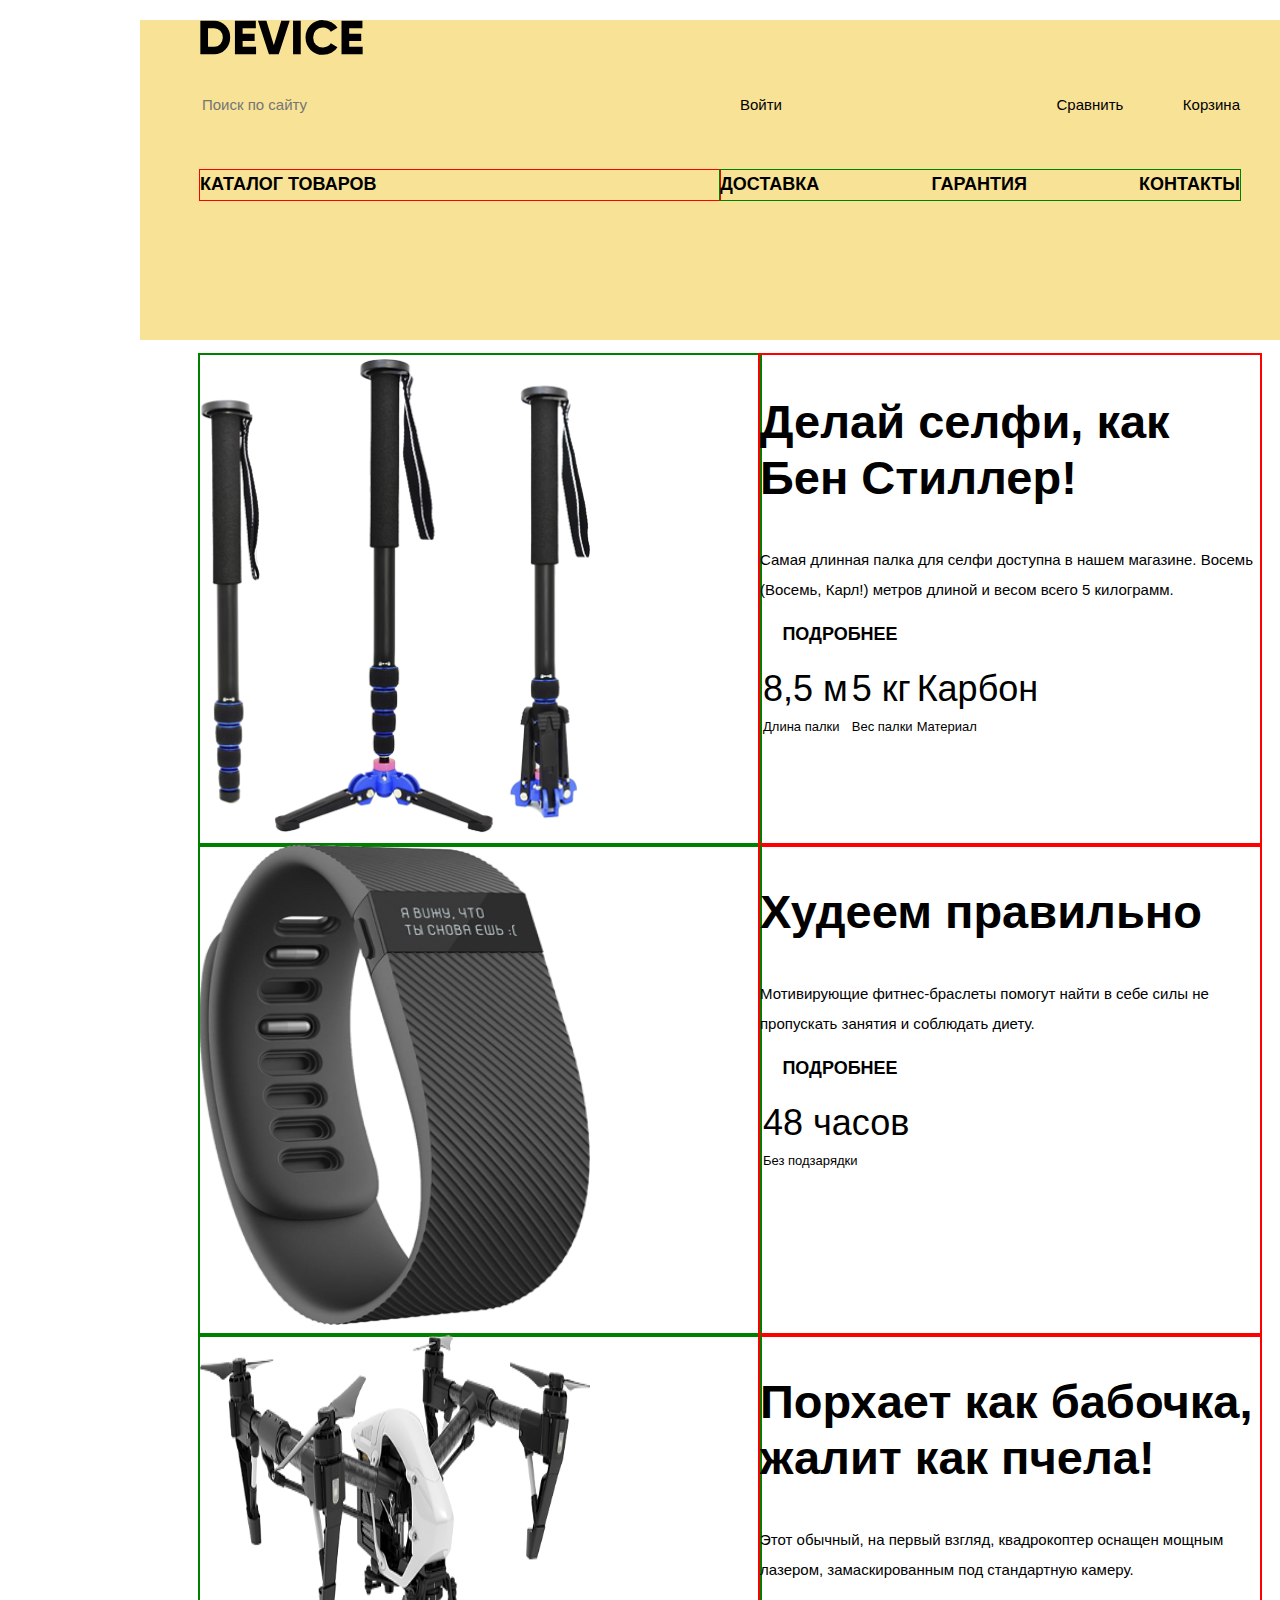
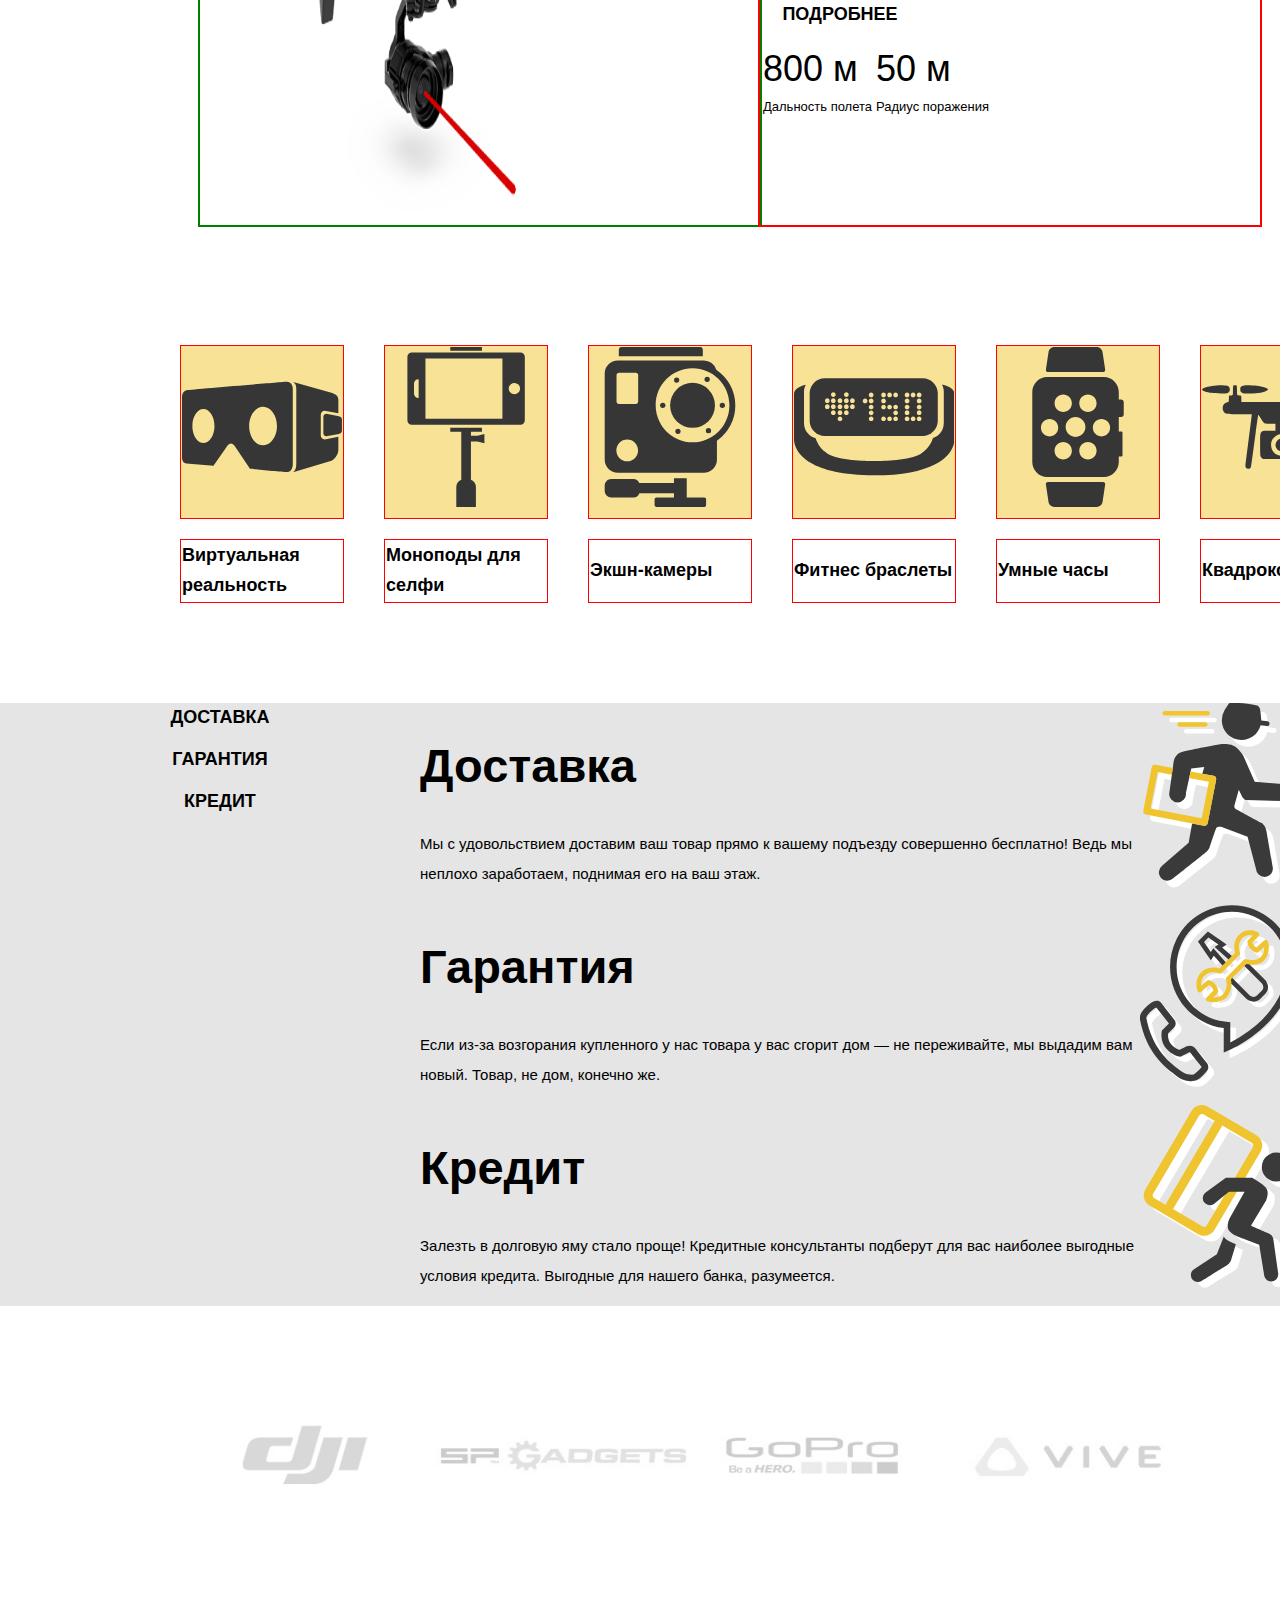
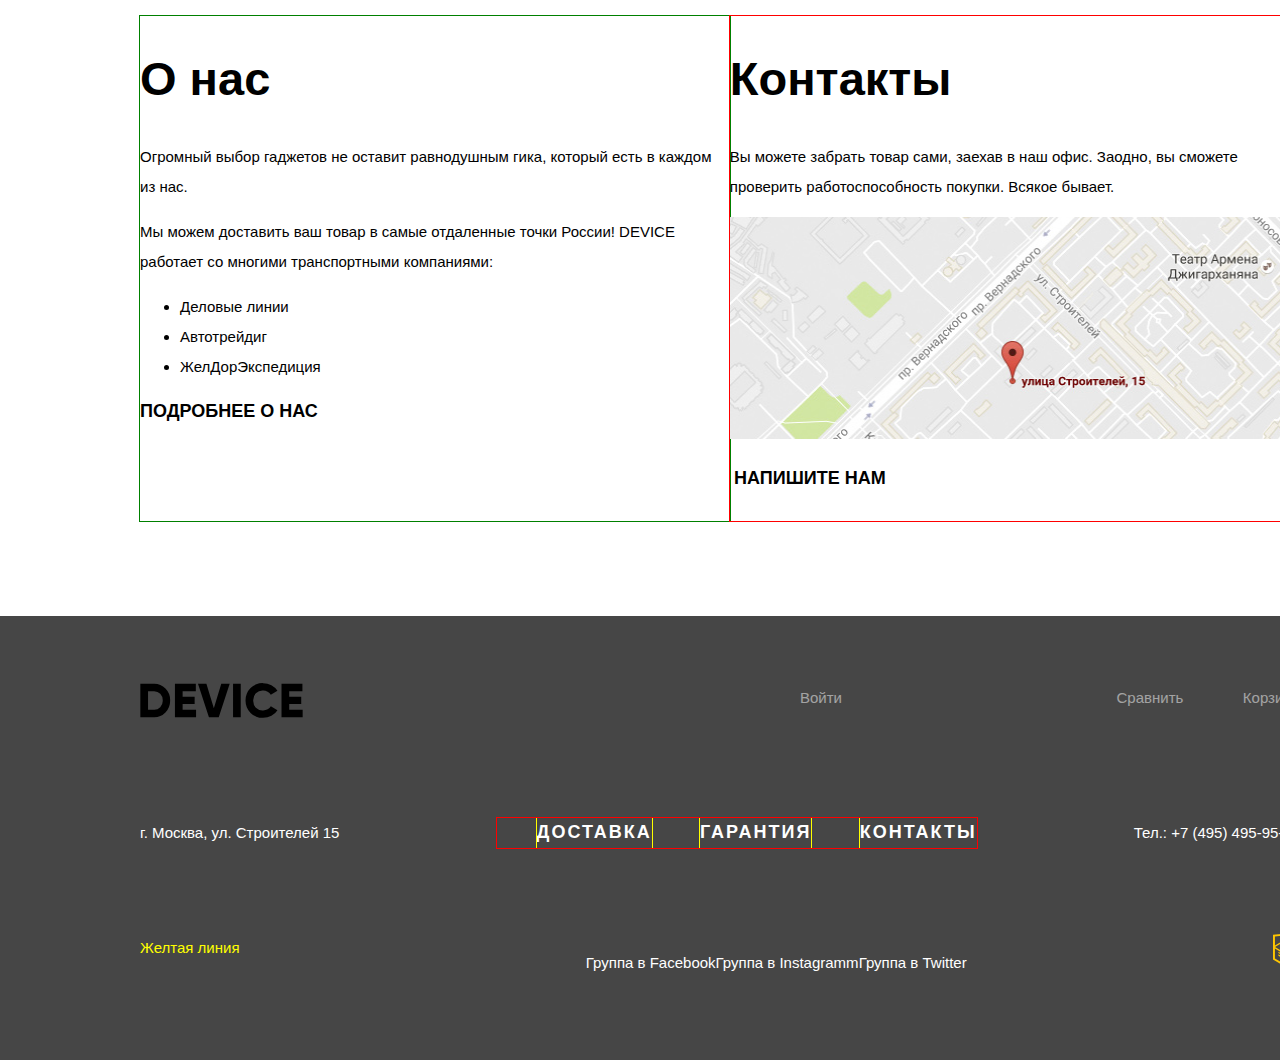
==== index.html @ c1ea88ac "Стилизация, начало сеток" ====
<!DOCTYPE html>
<html lang="ru">
  <head>
    <meta charset="utf-8">
    <title>Dmitry Stepanov: Девайс</title>
  	<link href="css/normalize.css" rel="stylesheet">
  	<link href="css/style.css" rel="stylesheet" type="text/css">
  </head>
  <body>

    <header class="header-index">
      <img src="img/svg/logo-device.svg" class="index-logo index-logo-header" width="163" height="35" alt="Логотип интернет-магазина Device">
      <div class="container">
        <form class="index-search" action="#" method="post">
          <input type="search" name="search" placeholder="Поиск по сайту">
        </form>

        <ul class="user-interface">
          <li class="user-interface-option"><a href="#">Войти</a></li>
          <li class="user-interface-option"><a href="#">Сравнить</a></li>
          <li class="user-interface-option"><a href="#">Корзина</a></li>
        </ul>
      </div>

      <nav class="nav-index">
        <ul>
          <div class="container nav-index-left-column">
            <li class="nav-index-option nav-index-catalog"><a href="catalog.html">Каталог товаров</a>
              <ul>
                <div class="container nav-index-catalog-left-column">
                  <li class="nav-index-catalog-item"><a href="#">Виртуальная реальность</a></li>
                  <li class="nav-index-catalog-item"><a href="#">Моноподы для селфи</a></li>
                  <li class="nav-index-catalog-item"><a href="#">Экшн-камеры</a></li>
                </div>
                <div class="container nav-index-catalog-middle-column">
                  <li class="nav-index-catalog-item"><a href="#">Фитнесс-браслеты</a></li>
                  <li class="nav-index-catalog-item"><a href="#">Умные часы</a></li>
                </div>
                <div class="container nav-index-catalog-right-column">
                  <li class="nav-index-catalog-item"><a href="#">Квадрокоптеры</a></li>
                </div>
              </ul>
            </li>
          </div>
          <div class="container nav-index-right-column">
            <li class="nav-index-option"><a href="delivery.html">Доставка</a></li>
            <li class="nav-index-option"><a href="warranty.html">Гарантия</a></li>
            <li class="nav-index-option"><a href="contacts.html">Контакты</a></li>
          </div>
        </ul>
      </nav>
    </header>

    <main>
      <h1 class="visually-hidden">Интернет-магазин Device</h1>

      <section class="main-slider">
        <form class="main-slider-toggler" action="#" method="post">
            <input type="button" name="main-slider-control" value="Слайд-1">
            <input type="button" name="main-slider-comtrol" value="Слайд-2">
            <input type="button" name="main-slider-control" value="Слайд-3">
        </form>
        <ul class="main-slider-list">
          <li class="main-slide main-slide-1">
            <div class="container main-slide-left-column">
              <img src="img/slider-1.png" width="390" height="480" alt="Делай селфи, как Бен Стиллер!">
            </div>
            <div class="container main-slide-right-column">
              <h2>Делай селфи, как Бен Стиллер!</h2>
              <p>Самая длинная палка для селфи доступна в нашем магазине.
                 Восемь (Восемь, Карл!) метров длиной и весом всего 5 килограмм.
              </p>
              <a class="button" href="#">Подробнее</a>
              <table class="main-slider-features">
                <tr class="main-slide-feature">
                  <td>8,5 м</td>
                  <td>5 кг</td>
                  <td>Карбон</td>
                </tr>
                <tr class="main-slide-feature-description">
                  <td>Длина палки</td>
                  <td>Вес палки</td>
                  <td>Материал</td>
                </tr>
              </table>
            </div>
          </li>
          <li class="main-slide main-slide-2">
            <div class="container main-slide-left-column">
              <img src="img/slider-2.png" width="390" height="480" alt="Худеем правильно!">
            </div>
            <div class="container main-slide-right-column">
              <h2>Худеем правильно</h2>
              <p>Мотивирующие фитнес-браслеты помогут найти в себе силы
                 не пропускать занятия и соблюдать диету.
              </p>
              <a class="button" href="#">Подробнее</a>
              <table class="main-slider-features">
                <tr class="main-slide-feature">
                  <td>48 часов</td>
                </tr>
                <tr class="main-slide-feature-description">
                  <td>Без подзарядки</td>
                </tr>
              </table>
            </div>
          </li>
          <li class="main-slide main-slide-3">
            <div class="container main-slide-left-column">
              <img src="img/slider-3.png" width="390" height="480" alt="Порхает как бабочка, жалит как пчела!">
            </div>
            <div class="container main-slide-right-column">
              <h2>Порхает как бабочка, жалит как пчела!</h2>
              <p>Этот обычный, на первый взгляд, квадрокоптер оснащен
                 мощным лазером, замаскированным под стандартную камеру.
              </p>
              <a class="button" href="#">Подробнее</a>
              <table class="main-slider-features">
                <tr class="main-slide-feature">
                  <td>800 м</td>
                  <td>50 м</td>
                </tr>
                <tr class="main-slide-feature-description">
                  <td>Дальность полета</td>
                  <td>Радиус поражения</td>
                </tr>
              </table>
            </div>
          </li>
        </ul>
      </section>

      <section class="popular">
        <table class="popular-list">
          <tr class="popular-list-image">
            <td><img src="img/svg/popular-1.svg" width="160" height="160" alt="Виртуальная реальность"></td>
            <td><img src="img/svg/popular-2.svg" width="160" height="160" alt="Моноподы для селфи"></td>
            <td><img src="img/svg/popular-3.svg" width="160" height="160" alt="Экшн-камеры"></td>
            <td><img src="img/svg/popular-4.svg" width="160" height="160" alt="Фитнес браслеты"></td>
            <td><img src="img/svg/popular-5.svg" width="160" height="160" alt="Умные часы"></td>
            <td><img src="img/svg/popular-6.svg" width="160" height="160" alt="Квадрокоптеры"></td>
          </tr>
          <tr class="popular-list-name">
            <td><a href="#">Виртуальная реальность</a></td>
            <td><a href="#">Моноподы для селфи</a></td>
            <td><a href="#">Экшн-камеры</a></td>
            <td><a href="#">Фитнес браслеты</a></td>
            <td><a href="#">Умные часы</a></td>
            <td><a href="#">Квадрокоптеры</a></td>
          </tr>
        </table>
      </section>

      <section class="service-slider">
        <div class="container service-slider-column-left">
          <ul class="service-slider-toggle">
            <li class="service-slider-toggle-option"><a class="button" href="#service-slide-1">Доставка</a></li>
            <li class="service-slider-toggle-option"><a class="button" href="#service-slide-2">Гарантия</a></li>
            <li class="service-slider-toggle-option"><a class="button" href="#service-slide-3">Кредит</a></li>
          </ul>
        </div>
        <div class="container service-slider-column-right">
          <ul class="service-slider-list">
            <li class="service-slide service-slide-1" id="service-slide-1">
              <div class="container service-slide-column-left">
                <h2>Доставка</h2>
                <p>Мы с удовольствием доставим ваш товар прямо к вашему подъезду совершенно бесплатно!
                   Ведь мы неплохо заработаем, поднимая его на ваш этаж.
                </p>
              </div>
              <div class="container service-slide-column-right">
                <img src="img/svg/delivery.svg" width="160" height="185" alt="Доставка">
              </div>
            </li>
            <li class="service-slide service-slide-2" id="service-slide-2">
              <div class="container service-slide-column-left">
                <h2>Гарантия</h2>
                <p>Если из-за возгорания купленного у нас товара у вас сгорит дом — не переживайте, мы выдадим вам новый.
                   Товар, не дом, конечно же.
                </p>
              </div>
              <div class="container service-slide-column-right">
                <img src="img/svg/warranty.svg" width="160" height="185" alt="Гарантия">
              </div>
              </li>
              <li class="service-slide service-slide-3" id="service-slide-3">
                <div class="container service-slide-column-left">
                  <h2>Кредит</h2>
                  <p>Залезть в долговую яму стало проще! Кредитные консультанты подберут для вас наиболее выгодные
                     условия кредита. Выгодные для нашего банка, разумеется.
                  </p>
                </div>
                <div class="container service-slide-column-right">
                  <img src="img/svg/credit.svg" width="160" height="185" alt="Кредит">
                </div>
              </li>
            </ul>
         </div>
      </section>

        <ul class="logotypes-list">
          <li class="logotype">
            <img src="img/logo-1.jpg" width="255" height="80" alt="logo-1">
          </li>
          <li class="logotype">
            <img src="img/logo-2.jpg" width="255" height="80" alt="logo-2">
          </li>
          <li class="logotype">
            <img src="img/logo-3.jpg" width="255" height="80" alt="logo-3">
          </li>
          <li class="logotype">
            <img src="img/logo-4.jpg" width="255" height="80" alt="logo-4">
          </li>
        </ul>

        <div class="wrapper">
          <section class="about-us">
            <h2>О нас</h2>
            <p>Огромный выбор гаджетов не оставит равнодушным гика, который есть в каждом из нас.</p>
            <p>Мы можем доставить ваш товар в самые отдаленные точки России! DEVICE работает со многими транспортными компаниями:</p>
            <ul class="transport-company-list">
              <li>Деловые линии</li>
              <li>Автотрейдиг</li>
              <li>ЖелДорЭкспедиция</li>
            </ul>
            <a class="button" href="#">Подробнее о нас</a>
          </section>

          <section class="contacts">
            <h2>Контакты</h2>
            <p>Вы можете забрать товар сами, заехав в наш офис. Заодно, вы сможете проверить работоспособность покупки. Всякое бывает.</p>
            <img src="img/map.jpg" width="565" height="222" alt="Улица Строителей, 15">
            <p>
              <a class="button" href="#">Напишите нам</a>
            </p>
          </section>
      </div>
    </main>

    <footer class="footer index-footer">
      <section class="footer-top">
        <img src="img/svg/logo-device.svg" class="index-logo index-logo-footer" width="163" height="35" alt="Логотип интернет-магазина Device">
        <ul class="user-interface user-interface-footer">
          <li class="user-interface-option"><a href="#">Войти</a></li>
          <li class="user-interface-option"><a href="#">Сравнить</a></li>
          <li class="user-interface-option"><a href="#">Корзина</a></li>
        </ul>
      </section>

      <section class="footer-middle">
        <p class="footer-contacts">г. Москва, ул. Строителей 15</p>
        <ul>
          <li class="nav-index-option"><a href="delivery.html">Доставка</a></li>
          <li class="nav-index-option"><a href="warranty.html">Гарантия</a></li>
          <li class="nav-index-option"><a href="contacts.html">Контакты</a></li>
        </ul>
        <p class="footer-contacts">Тел.: +7 (495) 495-95-95</p>
      </section>

      <section class="footer-bottom">
        <span>Желтая линия</span>
        <ul class="social-list">
          <li ><a class="social-button social-fb" href="#">Группа в Facebook</a></li>
          <li><a class="social-button social-ig" href="#">Группа в Instagramm</a></li>
          <li><a class="social-button social-tw" href="#">Группа в Twitter</a></li>
        </ul>
        <img src="img/svg/logo-html.svg" width="27" height="35" alt="Логотип HTML академии">
      </section>
    </footer>

    <section class="modal modal-login">
      <h2 class="visually-hidden">Форма отправки</h2>
      <form class="login-form" action="#" method="post">
        <p>
          <label for="user-name">Ваше имя</label>
          <input id="user-name" type="text" name="user-name" placeholder="Имя Фамилия">
        </p>
        <p>
          <label for="user-email">Ваш e-mail</label>
          <input id="user-email" type="email" name="user-email" placeholder="email@example.com">
        </p>
        <p>
          <label for="user-message">Текст письма</label>
          <textarea id="user-message" name="user-message" placeholder="В свободной форме"></textarea>
        </p>
        <button class="button" type="submit">Отправить</button>
      </form>
      <button class="modal-close">Закрыть</button>
    </section>

    <section class="modal modal-map">
      <h2 class="visually-hidden">Как доехать</h2>
      <img src="img/map-big.jpg" width="960" height="560" alt="г. Москва, ул. Строителей 15">
      <p>
        <button class="modal-close">Закрыть</button>
      </p>
    </section>


  </body>
</html>
---- css/style.css ----
@font-face{
	font-family: 'Gilroy';
	src: url('fonts/gilroylight.woff2');
	font-style: normal;
	font-weight: lighter;    /*Хрень какай-то с легкими шрифтами*/
}

@font-face{
	font-family: 'Gilroy';
	src: url('fonts/gilroyextrabold.woff2');
	font-style: normal;
	font-weight: bold;
}

@font-face{
	font-family: 'Opensans';
	src: url('fonts/opensans.woff2');
	font-style: normal;
	font-weight: normal;
}

@font-face{
	font-family: 'Opensans';
	src: url('fonts/opensanslight.woff2');
	font-style: normal;
	font-weight: lighter;  /*Хрень какай-то с легкими шрифтами*/
}

body {
  margin: 0;
  padding: 0;

  width: 1440px;

  font-family: 'Opensans', Arial, sans-serif;
	font-size: 15px;
	line-height: 30px;
}

a {
  color: #000000;
  text-decoration: none;
}

.about-us {
  margin-left: 140px;

	width: 600px;

	outline: 1px solid green;
}

.about-us h2 {
  font-family: 'Gilroy', Arial, sans-serif;
  font-size: 47px;
  line-height: 48px;
  font-weight: bold;
}

.breadcrumbs {
	margin: 0;
	margin-left: 200px;
	margin-bottom: 50px;
	padding: 0;

	list-style: none;
}

.button {
  display: inline-block;
  font-family: 'Gilroy', Arial, sans-serif;
	font-size: 18px;
	line-height: 24px;
  font-weight: bold;
  text-transform: uppercase;
  text-align: center;
  vertical-align: center;

  min-width: 160px;
  height: 40px;
}

.button:hover {
  background-color: #f0c52e;
}

.button:active {
  background-color: #f0c52e;
  opacity: 0.5;
}

.contacts {
  margin-right:140px;

	width: 580px;

	outline: 1px solid red;
}

.contacts h2 {
  font-family: 'Gilroy', Arial, sans-serif;
  font-size: 47px;
  line-height: 48px;
  font-weight: bold;
}

.filter {
	width: 470px;
	height: 1260px;

	background-color: #efefef;
}

.filters {
	padding-left: 200px;
	padding-right: 70px;
}

.filters fieldset {
	border: none;
}

.filter h2 {
	height: 70px;

	display: block;

	font-family: 'Gilroy', Arial, sans-serif;
  font-size: 16px;
  line-height: 24px;
  font-weight: bold;
  text-transform: uppercase;
	letter-spacing: 2px;
	text-align: center;
	vertical-align: middle;  /*почему-то не работает*/

	background-color: #dcdcdc;
}

.filter-group legend {
	font-family: 'Gilroy', Arial, sans-serif;
  font-size: 16px;
  line-height: 24px;
	font-weight: bold;
}

.filter-group ul {
	margin: 0;
	padding: 0;

	list-style: none;
}

.footer {
  margin-top: 95px;
  padding-bottom: 67px;
  padding-top: 67px;
  background-color: #464646;
}

.footer-top {
	display: flex;
	justify-content: space-between;
  margin: 0 140px 40px 140px;
}

.footer-middle {
	display: flex;
	justify-content: space-between;
  margin: 0 140px 70px 140px;
}

.footer-middle p {
  color: #ffffff;
}

.footer-middle a {
  color: #ffffff;

  font-family: 'Gilroy', Arial, sans-serif;
  font-size: 18px;
  line-height: 24px;
  font-weight: bold;
  text-transform: uppercase;
}

.footer-middle li:hover a {
  opacity: 0.5;
}

.footer-middle li:active a {
  opacity: 0.1;
}

.footer-middle ul {
  list-style: none;
	outline: 1px solid red;
	width:440px;

	display: flex;
	justify-content: space-between;

	letter-spacing: 2px;
}

.footer-middle li {
	outline: 1px solid yellow;
}

.footer-bottom {
	display: flex;
	justify-content: space-between;

  margin-left: 140px;
  margin-right: 140px;
}

.footer-bottom a {
  color: #ffffff;         /*Временно*/
}

.footer-bottom span {
	color: yellow;
}

.header-index {
  width: 1160px;
	min-height: 320px;
	box-sizing: border-box;

  margin: 20px 140px 0 140px;
  padding: 0 60px;

  background-color: #f7e296;
}

.header-index img {
	margin-bottom: 25px;
}

.header-index .container {
	display: flex;

	width: 1040px;
}

.header-inner-page {
	margin-bottom: 45px;
}

.index-search input[type="search"] {
	background-color: #f7e296;
	border: none;

	width: 240px;

	margin-right: 300px;
}

.inner-page-main-header {
	font-family: 'Gilroy', Arial, sans-serif;
	font-size: 47px;
	line-height: 56px;
	font-weight: bold;

	margin-left: 200px;
	margin-bottom: 35px;
}

.logotypes-list {
	display: flex;

  margin: 0 140px 110px 140px;

  list-style: none;
}

.main-slider {
  margin-left: 160px;
	margin-bottom: 100px;
}

.main-slider-list {
  list-style: none;
}

.main-slider-toggler {
	display: none;
}

.main-slide {
	display: flex;
}

.main-slide-left-column {
	width: 560px;

	outline: 2px solid green;
}

.main-slide-right-column {
	width: 500px;

	outline: 2px solid red;
}

.main-slide h2 {
  font-family: 'Gilroy', Arial, sans-serif;
	font-size: 47px;
	line-height: 56px;
  font-weight: bold;
}

.main-slide-feature td {
  font-family: 'Gilroy', Arial, sans-serif;
	font-size: 36px;
	line-height: 48px;
  font-weight: lighter;
}

.main-slide-feature-description {
  font-size: 13px;
	line-height: 20px;
}


.modal {
  display: none;
}

.nav-index ul {
	display: flex;
	justify-content: space-between;
	width: 1040px;

  padding: 0;
  margin: 0;

  list-style: none;
}

.nav-index a {
  font-family: 'Gilroy', Arial, sans-serif;
	font-size: 18px;
	line-height: 24px;
  font-weight: bold;
  text-transform: uppercase;
}

.nav-index-left-column {
	width: 540px;
	outline: 1px solid red;
}

.nav-index-right-column {
	display: flex;
	justify-content: space-between;

	width: 500px;
	outline: 1px solid green;
}

.nav-index-catalog ul {
	display: none;
}

.nav-index-catalog:hover ul {
	display: flex;
}

.nav-index-catalog ul div {
	display: flex;
	flex-direction: column;
}


.nav-index-option:hover > a {
  opacity: 0.5;
}

.nav-index-option:active > a {
  opacity: 0.1;
}

.nav-index-catalog-item a {
  font-family: 'Opensans', Arial, sans-serif;
  font-size: 15px;
  line-height: 30px;
  text-transform: none;
  font-weight: normal;
}

.nav-index-catalog-item:hover > a {
    opacity: 0.5;
}

.nav-index-catalog-item:active > a {
    opacity: 0.1;
}

.pagination {
	width: 760px;
	height: 70px;

	margin: 0;
	padding: 0;

	list-style: none;

	background-color: #ebebeb;
}

.pagination li {
	text-align: center;
}

.pagination a {
	font-family: 'Gilroy', Arial, sans-serif;
	font-size: 16px;
	line-height: 24px;
  font-weight: bold;
	letter-spacing: 2px;
}

.pagination-control {
	width: 126px;
	height: 70px;
}

.pagination-control:hover {
	background-color: #d9d9d9;
}

.pagination-control:active {
	background-color: #d9d9d9;
}

.pagination-control:active a {
	opacity: 0.5;
}

.popular {
  margin: 0 140px 80px 140px;
}

.popular-list {
  margin: 0;
  padding: 0;
	border-spacing: 40px 20px;
}

.popular-list td {
	border: 1px solid red;
}

.popular-list-image td {
  width: 160px;
  height: 160px;

  background-color: #f7e296;
}

.popular-list-image td:hover {
  background-color: #f0c52e;
}

.popular-list-image td:active {
  background-color: #f0c52e;
}

.popular-list-name a {
  font-family: 'Gilroy', Arial, sans-serif;
	font-size: 18px;
	line-height: 24px;
  font-weight: bold;
}

.products {
	margin-left:73px;
	margin-right: 140px;
}

.products-list {
	margin: 0;
	padding: 0;

	list-style: none;
}

.product {
	width: 360px;
	min-height: 465px;

	margin-bottom: 70px;
	margin-right: 40px;
}

.product-name {
	font-family: 'Gilroy', Arial, sans-serif;
	font-size: 18px;
	line-height: 24px;
	font-weight: bold;
}

.product-price {
	font-family: 'Gilroy', Arial, sans-serif;
	font-size: 16px;
	line-height: 24px;
	font-weight: normal;
}



.service-slider-toggle {
  padding: 0;
  margin: 0;
  margin-left: 140px;

  list-style: none;
}

.service-slider {
	display: flex;
  background-color: #e5e5e5;
  margin-bottom: 110px;
}

.service-slide {
	display: flex;
}

.service-slide h2 {
  font-family: 'Gilroy', Arial, sans-serif;
	font-size: 47px;
	line-height: 48px;
  font-weight: bold;
}

.service-slider-list {
  margin: 0;
  margin-left: 120px;
  margin-right: 140px;
  padding: 0;

  list-style: none;
}

.service-slider-toggle-option:hover .button {
  width: 280px;

  color: #f7e184;

  background-color: #000000;
}

.social-list {
	display: flex;

	list-style: none;
}

.sorting {
	padding: 0;
	margin: 0;
	margin-bottom: 70px;

	list-style: none;
}

.sorting a {
	opacity: 0.1;
}

.sorting li:hover a {
	opacity: 0.5;
}

.sorting li:active a {
	opacity: 1;
}

.user-interface {
	display: flex;
	justify-content: space-between;

	width: 500px;

  padding: 0;
  margin: 0;
	margin-bottom: 50px;

  list-style: none;
}

.user-interface li:first-child {
	margin-right: 215px;
}

.user-interface-option a {
  color: #000000;
}

.user-interface-option:hover a {
  opacity: 0.5;
}

.user-interface-option:active a {
  opacity: 0.1;
}

.user-interface-footer .user-interface-option a {
  color: #ffffff;
  opacity: 0.5;
}

.user-interface-footer .user-interface-option:hover a {
  opacity: 1;
}

.user-interface-footer .user-interface-option:active a {
  opacity: 0.1;
}

.visually-hidden {
  display: none;
}

.wrapper {
	display: flex;
}
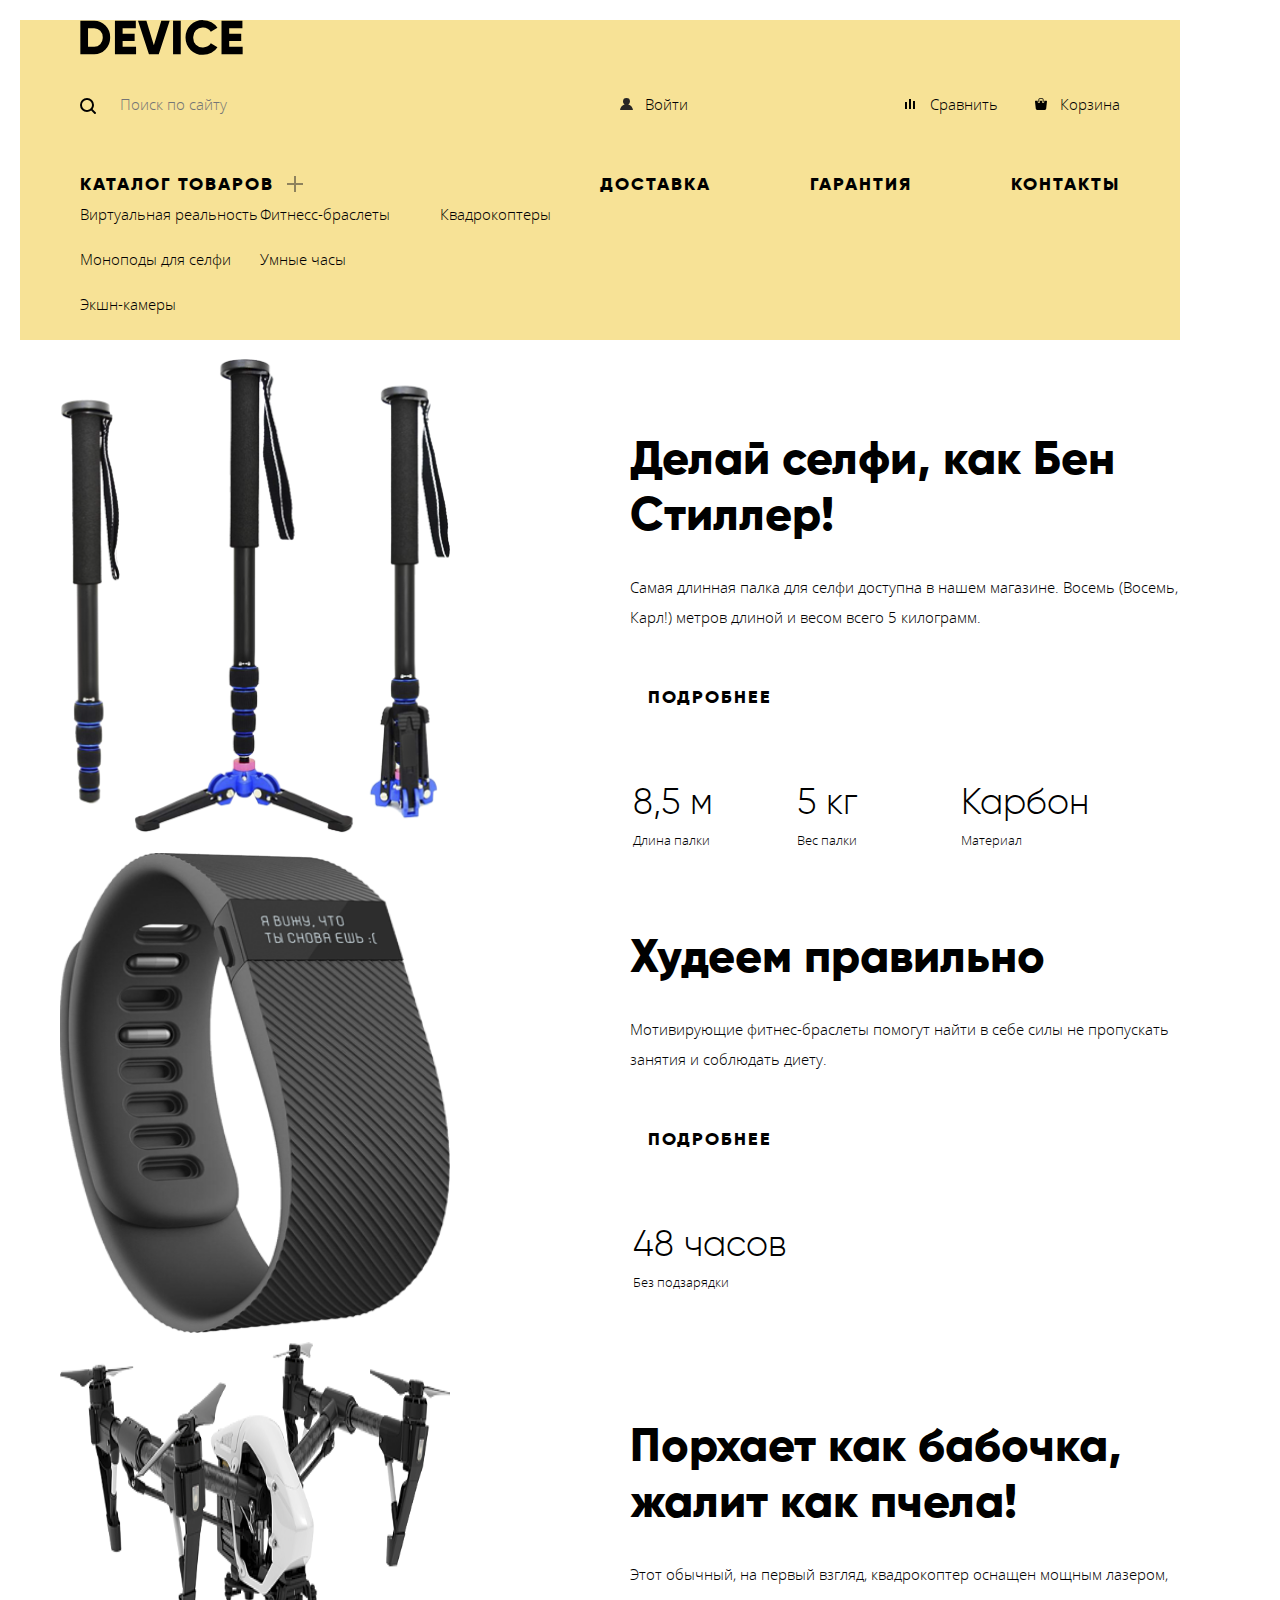
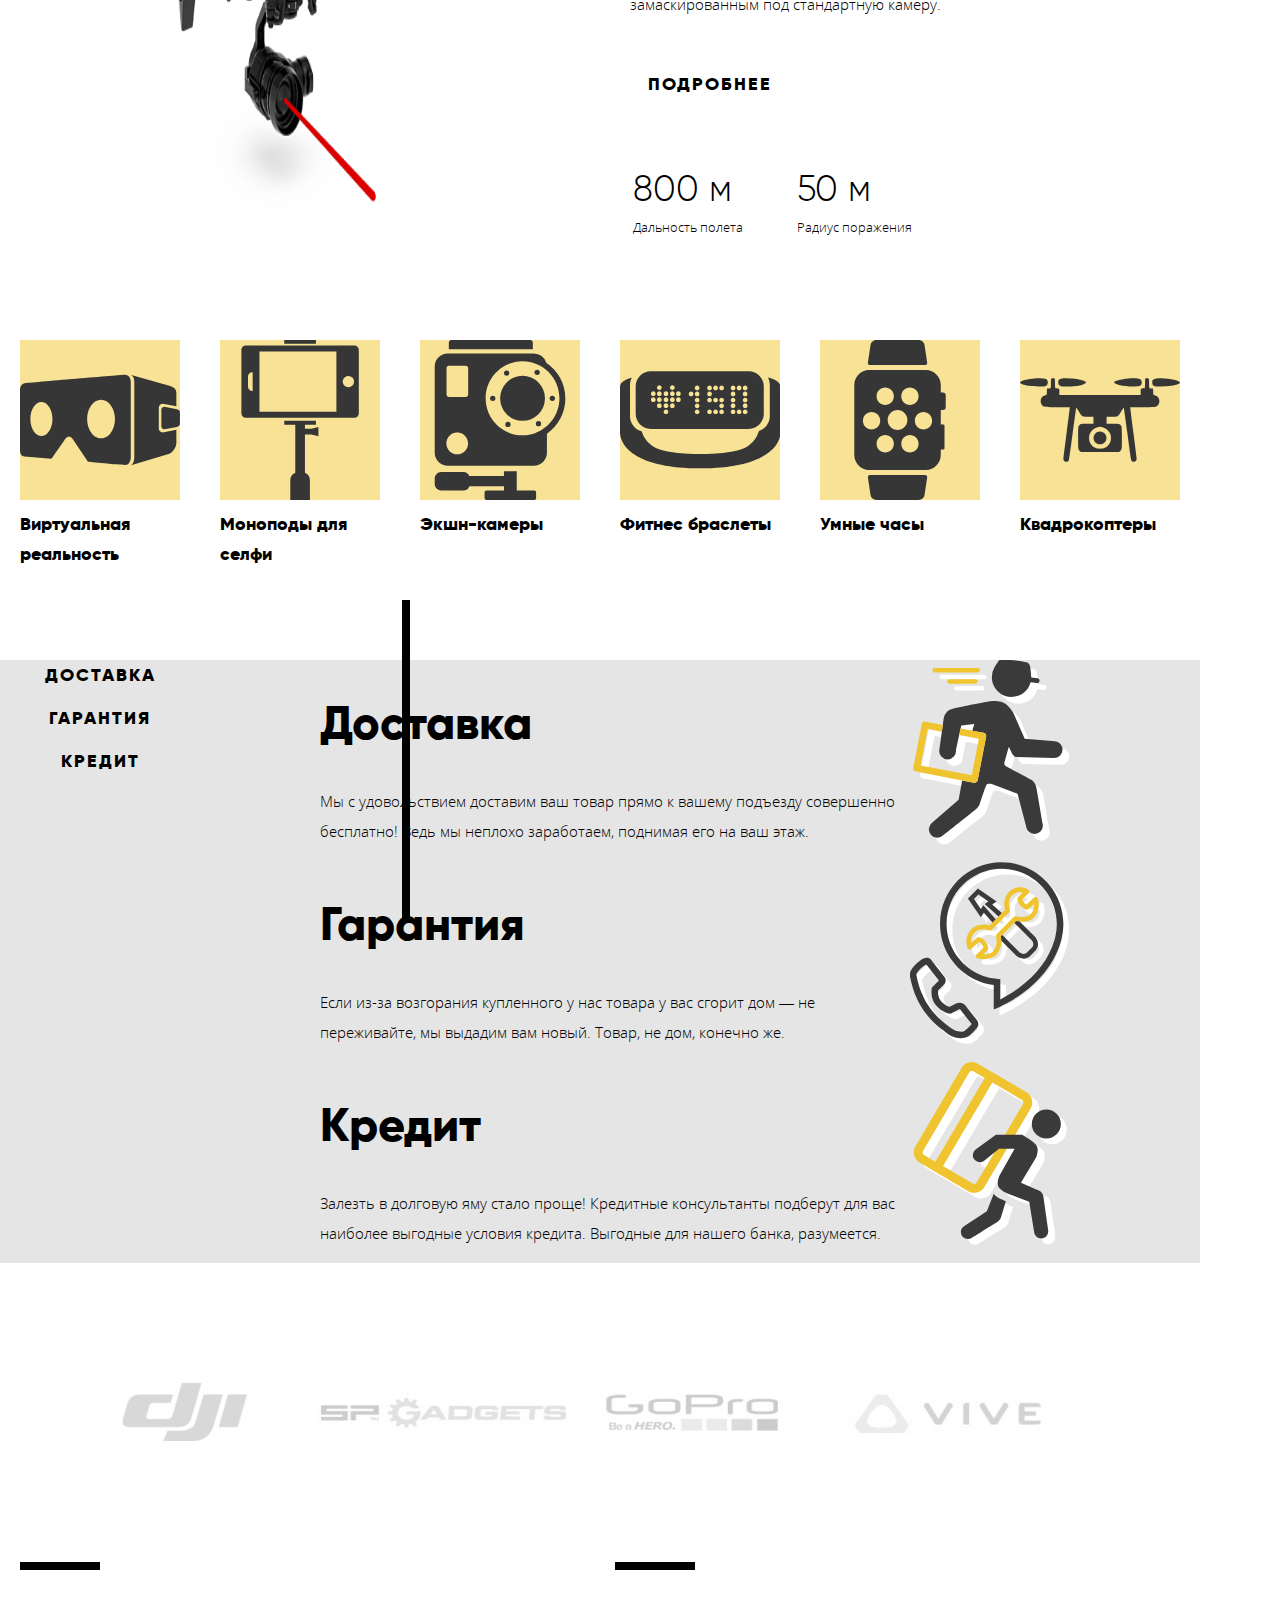
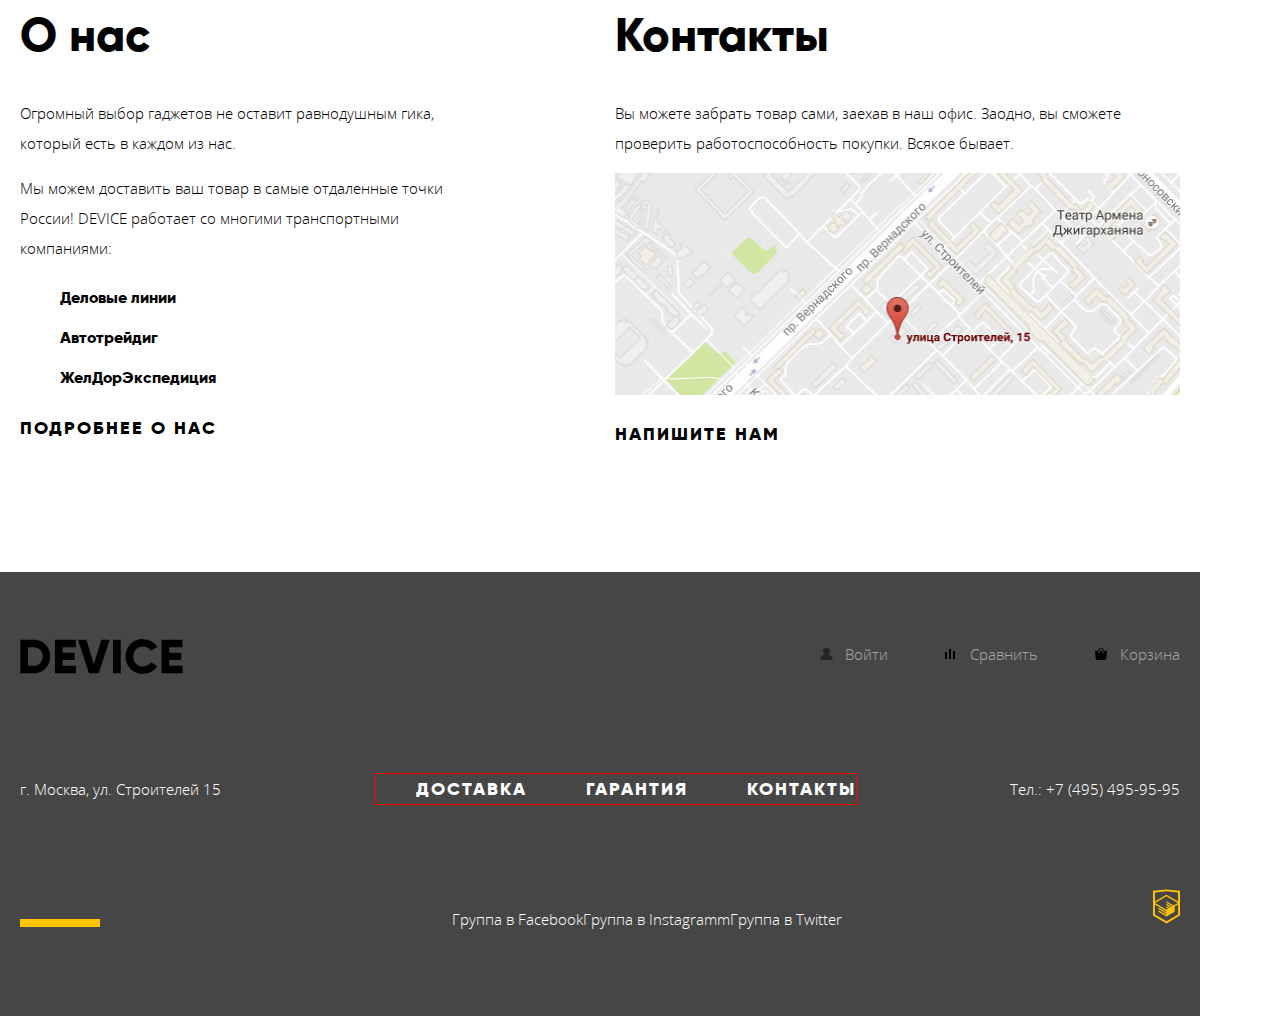
==== commit 313f2dab: "01.06" ====
--- a/index.html
+++ b/index.html
@@ -7,6 +7,7 @@
   	<link href="css/style.css" rel="stylesheet" type="text/css">
   </head>
   <body>
+    <div class="container">
 
     <header class="header-index">
       <img src="img/svg/logo-device.svg" class="index-logo index-logo-header" width="163" height="35" alt="Логотип интернет-магазина Device">
@@ -16,9 +17,9 @@
         </form>
 
         <ul class="user-interface">
-          <li class="user-interface-option"><a href="#">Войти</a></li>
-          <li class="user-interface-option"><a href="#">Сравнить</a></li>
-          <li class="user-interface-option"><a href="#">Корзина</a></li>
+          <li class="user-interface-option user-interface-enter"><a href="#">Войти</a></li>
+          <li class="user-interface-option user-interface-compare"><a href="#">Сравнить</a></li>
+          <li class="user-interface-option user-interface-cart"><a href="#">Корзина</a></li>
         </ul>
       </div>
 
@@ -130,26 +131,31 @@
         </ul>
       </section>
 
-      <section class="popular">
-        <table class="popular-list">
-          <tr class="popular-list-image">
-            <td><img src="img/svg/popular-1.svg" width="160" height="160" alt="Виртуальная реальность"></td>
-            <td><img src="img/svg/popular-2.svg" width="160" height="160" alt="Моноподы для селфи"></td>
-            <td><img src="img/svg/popular-3.svg" width="160" height="160" alt="Экшн-камеры"></td>
-            <td><img src="img/svg/popular-4.svg" width="160" height="160" alt="Фитнес браслеты"></td>
-            <td><img src="img/svg/popular-5.svg" width="160" height="160" alt="Умные часы"></td>
-            <td><img src="img/svg/popular-6.svg" width="160" height="160" alt="Квадрокоптеры"></td>
-          </tr>
-          <tr class="popular-list-name">
-            <td><a href="#">Виртуальная реальность</a></td>
-            <td><a href="#">Моноподы для селфи</a></td>
-            <td><a href="#">Экшн-камеры</a></td>
-            <td><a href="#">Фитнес браслеты</a></td>
-            <td><a href="#">Умные часы</a></td>
-            <td><a href="#">Квадрокоптеры</a></td>
-          </tr>
-        </table>
-      </section>
+      <ul class="popular">
+        <li class="popular-item">
+          <img class="popular-image" src="img/svg/popular-1.svg" width="160" height="160" alt="Виртуальная реальность">
+          <a class="popular-name" href="#">Виртуальная реальность</a>
+        </li>
+        <li class="popular-item">
+          <img class="popular-image" src="img/svg/popular-2.svg" width="160" height="160" alt="Моноподы для селфи">
+          <a class="popular-name" href="#">Моноподы для селфи</a>
+        </li>
+        <li class="popular-item">
+          <img class="popular-image" src="img/svg/popular-3.svg" width="160" height="160" alt="Экшн-камеры">
+          <a class="popular-name" href="#">Экшн-камеры</a>
+        </li>
+        <li class="popular-item">
+          <img class="popular-image" src="img/svg/popular-4.svg" width="160" height="160" alt="Фитнес браслеты">
+          <a class="popular-name" href="#">Фитнес браслеты</a>
+        </li>
+        <li class="popular-item">
+          <img class="popular-image" src="img/svg/popular-5.svg" width="160" height="160" alt="Умные часы">
+          <a class="popular-name" href="#">Умные часы</a>
+        </li>
+        <li class="popular-item">
+          <img class="popular-image" src="img/svg/popular-6.svg" width="160" height="160" alt="Квадрокоптеры">
+          <a class="popular-name" href="#">Квадрокоптеры</a>
+      </ul>
 
       <section class="service-slider">
         <div class="container service-slider-column-left">
@@ -237,13 +243,13 @@
       </div>
     </main>
 
-    <footer class="footer index-footer">
+    <footer class="footer">
       <section class="footer-top">
         <img src="img/svg/logo-device.svg" class="index-logo index-logo-footer" width="163" height="35" alt="Логотип интернет-магазина Device">
         <ul class="user-interface user-interface-footer">
-          <li class="user-interface-option"><a href="#">Войти</a></li>
-          <li class="user-interface-option"><a href="#">Сравнить</a></li>
-          <li class="user-interface-option"><a href="#">Корзина</a></li>
+          <li class="user-interface-option user-interface-enter"><a href="#">Войти</a></li>
+          <li class="user-interface-option user-interface-compare"><a href="#">Сравнить</a></li>
+          <li class="user-interface-option user-interface-cart"><a href="#">Корзина</a></li>
         </ul>
       </section>
 
@@ -258,7 +264,7 @@
       </section>
 
       <section class="footer-bottom">
-        <span>Желтая линия</span>
+        <span></span>
         <ul class="social-list">
           <li ><a class="social-button social-fb" href="#">Группа в Facebook</a></li>
           <li><a class="social-button social-ig" href="#">Группа в Instagramm</a></li>
@@ -296,6 +302,6 @@
       </p>
     </section>
 
-
+  </div>
   </body>
 </html>
--- a/css/style.css
+++ b/css/style.css
@@ -1,53 +1,77 @@
+/*дополнение пестицид* для выделения блоков
+поставить editorconfig
+opacity поменять на rgba*/
+
 @font-face{
 	font-family: 'Gilroy';
-	src: url('fonts/gilroylight.woff2');
+	src: url('../fonts/gilroylight.woff2'),
+			 url('../fonts/gilroylight.woff');
 	font-style: normal;
-	font-weight: lighter;    /*Хрень какай-то с легкими шрифтами*/
+	font-weight: lighter;
 }
 
 @font-face{
 	font-family: 'Gilroy';
-	src: url('fonts/gilroyextrabold.woff2');
+	src: url('../fonts/gilroyextrabold.woff2'),
+			 url('../fonts/gilroyextrabold.woff');
 	font-style: normal;
 	font-weight: bold;
 }
 
 @font-face{
 	font-family: 'Opensans';
-	src: url('fonts/opensans.woff2');
+	src: url('../fonts/opensans.woff2'),
+			 url('../fonts/opensans.woff');
 	font-style: normal;
 	font-weight: normal;
 }
 
 @font-face{
 	font-family: 'Opensans';
-	src: url('fonts/opensanslight.woff2');
+	src: url('../fonts/opensanslight.woff2'),
+			 url('../fonts/opensanslight.woff');
 	font-style: normal;
-	font-weight: lighter;  /*Хрень какай-то с легкими шрифтами*/
+	font-weight: lighter;
 }
 
 body {
   margin: 0;
   padding: 0;
 
-  width: 1440px;
-
   font-family: 'Opensans', Arial, sans-serif;
 	font-size: 15px;
 	line-height: 30px;
 }
 
+body .container {
+	width: 1200px;
+}
+
 a {
   color: #000000;
   text-decoration: none;
 }
 
 .about-us {
-  margin-left: 140px;
+	position: relative;
+
+  margin-left: 20px;
+	padding-right: 140px;
 
 	width: 600px;
-
-	outline: 1px solid green;
+}
+
+.about-us::before {
+	content: "";
+
+	position: absolute;
+	left: 0;
+	top: -10px;
+
+	width: 80px;
+	height: 8px;
+
+	background-color: #000000;
 }
 
 .about-us h2 {
@@ -58,12 +82,26 @@
 }
 
 .breadcrumbs {
-	margin: 0;
-	margin-left: 200px;
+	display: flex;
+
+	margin: 0;
+	margin-left: 80px;
 	margin-bottom: 50px;
 	padding: 0;
 
 	list-style: none;
+}
+
+.breadcrumbs li {
+	opacity: 0.5;
+}
+
+.breadcrumbs li:hover {
+	opacity: 1;
+}
+
+.breadcrumbs li:active {
+	opacity: 0.1;
 }
 
 .button {
@@ -75,6 +113,7 @@
   text-transform: uppercase;
   text-align: center;
   vertical-align: center;
+	letter-spacing: 2px;
 
   min-width: 160px;
   height: 40px;
@@ -90,11 +129,24 @@
 }
 
 .contacts {
-  margin-right:140px;
+	position: relative;
+
+  margin-right:20px;
 
 	width: 580px;
-
-	outline: 1px solid red;
+}
+
+.contacts::before {
+	content: "";
+
+	position: absolute;
+	left: 0;
+	top: -10px;
+
+	width: 80px;
+	height: 8px;
+
+	background-color: #000000;
 }
 
 .contacts h2 {
@@ -105,23 +157,24 @@
 }
 
 .filter {
-	width: 470px;
-	height: 1260px;
+	width: 350px;
+	height: 1290px;
 
 	background-color: #efefef;
 }
 
 .filters {
-	padding-left: 200px;
+	padding-left: 120px;
 	padding-right: 70px;
 }
 
-.filters fieldset {
-	border: none;
-}
-
 .filter h2 {
-	height: 70px;
+	margin: 0;
+	margin-bottom: 70px;
+	padding: 0;
+	padding-top: 23px;
+
+	height: 47px;
 
 	display: block;
 
@@ -132,9 +185,32 @@
   text-transform: uppercase;
 	letter-spacing: 2px;
 	text-align: center;
-	vertical-align: middle;  /*почему-то не работает*/
+	vertical-align: middle;
 
 	background-color: #dcdcdc;
+}
+
+.filter-group {
+	position: relative;
+
+	border: none;
+
+	margin: 0;
+	margin-bottom: 40px;
+	padding: 0;
+}
+
+.filter-group::before {
+	content: "";
+
+	position: absolute;
+	top: -10px;
+	left:0;
+
+	width: 200px;
+	height: 2px;
+
+	background-color: #000000;
 }
 
 .filter-group legend {
@@ -142,6 +218,10 @@
   font-size: 16px;
   line-height: 24px;
 	font-weight: bold;
+
+	margin: 0;
+	margin-bottom: 25px;
+	padding: 0;
 }
 
 .filter-group ul {
@@ -149,6 +229,80 @@
 	padding: 0;
 
 	list-style: none;
+}
+
+.filter-option   {
+	position: relative;
+
+	padding-left: 40px;
+}
+
+.filter-option-checkbox + label::before,
+.filter-option-radio + label::before {
+	content: "";
+
+	position: absolute;
+	top: 3px;
+	left: 0;
+
+	width: 25px;
+	height: 25px;
+}
+
+.filter-option-checkbox + label::before  {
+	background-image: url('../img/svg/checkbox-off.svg');
+	background-repeat: no-repeat;
+}
+
+.filter-option-checkbox:hover + label::before  {
+	opacity: 0.5;
+}
+
+.filter-option-checkbox:active + label::before  {
+	background-image: url('../img/svg/checkbox-on.svg');
+	background-repeat: no-repeat;
+}
+
+.filter-option-checkbox:checked + label::before  {
+	background-image: url('../img/svg/checkbox-on.svg');
+	background-repeat: no-repeat;
+}
+
+.filter-option-checkbox:checked:hover + label::before  {
+	opacity: 0.5;
+}
+
+.filter-option-checkbox:checked:active + label::before  {
+	background-image: url('../img/svg/checkbox-off.svg');
+	background-repeat: no-repeat;
+}
+
+.filter-option-radio + label::before  {
+	background-image: url('../img/svg/radio-off.svg');
+	background-repeat: no-repeat;
+}
+
+.filter-option-radio:hover + label::before  {
+  opacity: 0.5;
+}
+
+.filter-option-radio:active + label::before  {
+	background-image: url('../img/svg/radio-on.svg');
+	background-repeat: no-repeat;
+}
+
+.filter-option-radio:checked + label::before  {
+	background-image: url('../img/svg/radio-on.svg');
+	background-repeat: no-repeat;
+}
+
+.filter-option-radio:checked:hover + label::before  {
+  opacity: 0.5;
+}
+
+.filter-option-radio:checked:active + label::before  {
+	background-image: url('../img/svg/radio-off.svg');
+	background-repeat: no-repeat;
 }
 
 .footer {
@@ -158,16 +312,20 @@
   background-color: #464646;
 }
 
+.footer-catalog {
+	margin-top: 0;
+}
+
 .footer-top {
 	display: flex;
 	justify-content: space-between;
-  margin: 0 140px 40px 140px;
+  margin: 0 20px 40px 20px;
 }
 
 .footer-middle {
 	display: flex;
 	justify-content: space-between;
-  margin: 0 140px 70px 140px;
+  margin: 0 20px 70px 20px;
 }
 
 .footer-middle p {
@@ -203,32 +361,42 @@
 	letter-spacing: 2px;
 }
 
-.footer-middle li {
-	outline: 1px solid yellow;
-}
-
 .footer-bottom {
 	display: flex;
 	justify-content: space-between;
 
-  margin-left: 140px;
-  margin-right: 140px;
+  margin-left: 20px;
+  margin-right: 20px;
 }
 
 .footer-bottom a {
   color: #ffffff;         /*Временно*/
 }
 
+.footer-bottom img:hover {
+	opacity: 0.5;
+}
+
+.footer-bottom img:active {
+	opacity: 0.1;
+}
+
 .footer-bottom span {
-	color: yellow;
+	display: block;
+
+	width: 80px;
+	height: 8px;
+
+	margin-top: 30px;
+
+	background-color: #ffc600;
 }
 
 .header-index {
-  width: 1160px;
 	min-height: 320px;
 	box-sizing: border-box;
 
-  margin: 20px 140px 0 140px;
+  margin: 20px 20px 0 20px;
   padding: 0 60px;
 
   background-color: #f7e296;
@@ -248,14 +416,34 @@
 	margin-bottom: 45px;
 }
 
-.index-search input[type="search"] {
+.index-search input {
 	background-color: #f7e296;
 	border: none;
 
 	width: 240px;
 
 	margin-right: 300px;
-}
+	padding-left: 40px;
+}
+
+.index-search {
+	position: relative;
+}
+
+.index-search::before {
+	content: "";
+
+	position: absolute;
+	top: 9px;
+	left: 0px;
+
+	width: 20px;
+	height: 20px;
+
+	background-image: url('../img/svg/search.svg');
+	background-repeat: no-repeat;
+}
+
 
 .inner-page-main-header {
 	font-family: 'Gilroy', Arial, sans-serif;
@@ -263,20 +451,20 @@
 	line-height: 56px;
 	font-weight: bold;
 
-	margin-left: 200px;
+	margin-left: 80px;
 	margin-bottom: 35px;
 }
 
 .logotypes-list {
 	display: flex;
 
-  margin: 0 140px 110px 140px;
+  margin: 0 20px 110px 20px;
 
   list-style: none;
 }
 
 .main-slider {
-  margin-left: 160px;
+  margin-left: 20px;
 	margin-bottom: 100px;
 }
 
@@ -290,25 +478,37 @@
 
 .main-slide {
 	display: flex;
-}
-
-.main-slide-left-column {
-	width: 560px;
-
-	outline: 2px solid green;
+
+}
+
+/*.main-slide-left-column {
+	width: ;
 }
 
 .main-slide-right-column {
-	width: 500px;
-
-	outline: 2px solid red;
-}
+	width: ;
+}*/
 
 .main-slide h2 {
   font-family: 'Gilroy', Arial, sans-serif;
 	font-size: 47px;
 	line-height: 56px;
   font-weight: bold;
+
+	margin: 0;
+	margin-top: 75px;
+	margin-bottom: 30px;
+	padding: 0;
+}
+
+.main-slide p {
+	margin: 0;
+	margin-bottom: 50px;
+	padding: 0;
+}
+
+.main-slide .button {
+	margin-bottom: 50px;
 }
 
 .main-slide-feature td {
@@ -316,6 +516,10 @@
 	font-size: 36px;
 	line-height: 48px;
   font-weight: lighter;
+
+	width: 160px;
+
+	margin-bottom: 15px;
 }
 
 .main-slide-feature-description {
@@ -323,7 +527,6 @@
 	line-height: 20px;
 }
 
-
 .modal {
   display: none;
 }
@@ -331,7 +534,6 @@
 .nav-index ul {
 	display: flex;
 	justify-content: space-between;
-	width: 1040px;
 
   padding: 0;
   margin: 0;
@@ -339,32 +541,42 @@
   list-style: none;
 }
 
-.nav-index a {
+.nav-index  a {
   font-family: 'Gilroy', Arial, sans-serif;
 	font-size: 18px;
 	line-height: 24px;
   font-weight: bold;
   text-transform: uppercase;
-}
-
-.nav-index-left-column {
+	letter-spacing: 2px;
+}
+
+.nav-index-right-column {
+	display: flex;
+	justify-content: space-between;
+}
+
+.nav-index-catalog {
+	position: relative;
+}
+
+.nav-index-catalog::after {
+	content: "";
+	position: absolute;
+
+	top: 7px;
+	right: -30px;
+
+	width: 17px;
+	height: 17px;
+
+	background-image: url("../img/svg/plus.svg");
+	background-repeat: no-repeat;
+	opacity: 0.5;
+}
+
+.nav-index-catalog ul {
 	width: 540px;
-	outline: 1px solid red;
-}
-
-.nav-index-right-column {
-	display: flex;
-	justify-content: space-between;
-
-	width: 500px;
-	outline: 1px solid green;
-}
-
-.nav-index-catalog ul {
-	display: none;
-}
-
-.nav-index-catalog:hover ul {
+	position: absolute;
 	display: flex;
 }
 
@@ -372,7 +584,6 @@
 	display: flex;
 	flex-direction: column;
 }
-
 
 .nav-index-option:hover > a {
   opacity: 0.5;
@@ -380,6 +591,10 @@
 
 .nav-index-option:active > a {
   opacity: 0.1;
+}
+
+.nav-index-catalog-item {
+	margin-bottom: 15px;
 }
 
 .nav-index-catalog-item a {
@@ -388,6 +603,7 @@
   line-height: 30px;
   text-transform: none;
   font-weight: normal;
+	letter-spacing: normal;
 }
 
 .nav-index-catalog-item:hover > a {
@@ -399,10 +615,13 @@
 }
 
 .pagination {
+	display: flex;
+	justify-content: space-between;
 	width: 760px;
 	height: 70px;
 
 	margin: 0;
+	margin-left: 70px;
 	padding: 0;
 
 	list-style: none;
@@ -419,6 +638,7 @@
 	font-size: 16px;
 	line-height: 24px;
   font-weight: bold;
+	text-transform: uppercase;
 	letter-spacing: 2px;
 }
 
@@ -440,35 +660,41 @@
 }
 
 .popular {
-  margin: 0 140px 80px 140px;
-}
-
-.popular-list {
-  margin: 0;
-  padding: 0;
-	border-spacing: 40px 20px;
-}
-
-.popular-list td {
-	border: 1px solid red;
-}
-
-.popular-list-image td {
+  display: flex;
+
+  margin: 0 20px 80px 20px;
+	padding: 0;
+
+	list-style: none
+}
+
+.popular-item {
+	width: 160px;
+	min-height: 240px;
+
+	margin-right: 40px;
+}
+
+.popular-item:last-child {
+	margin-right: 0;
+}
+
+.popular-image {
   width: 160px;
   height: 160px;
 
   background-color: #f7e296;
 }
 
-.popular-list-image td:hover {
+.popular-image:hover {
   background-color: #f0c52e;
 }
 
-.popular-list-image td:active {
+.popular-image:active {
   background-color: #f0c52e;
 }
 
-.popular-list-name a {
+.popular-name {
   font-family: 'Gilroy', Arial, sans-serif;
 	font-size: 18px;
 	line-height: 24px;
@@ -476,11 +702,15 @@
 }
 
 .products {
-	margin-left:73px;
-	margin-right: 140px;
+	margin-left: 70px;
+	margin-right: 20px;
 }
 
 .products-list {
+	display: flex;
+	justify-content: space-between;
+	flex-wrap: wrap;
+
 	margin: 0;
 	padding: 0;
 
@@ -488,11 +718,23 @@
 }
 
 .product {
+	display: flex;
+	flex-wrap: wrap;
+	justify-content: space-between;
+
 	width: 360px;
 	min-height: 465px;
 
-	margin-bottom: 70px;
+	margin-bottom: 30px;
 	margin-right: 40px;
+}
+
+.product:first-child {
+	margin-bottom: 50px;
+}
+
+.product:nth-child(2n) {
+	margin-right: 0;
 }
 
 .product-name {
@@ -500,6 +742,11 @@
 	font-size: 18px;
 	line-height: 24px;
 	font-weight: bold;
+
+	width: 260px;
+	min-height: 40px;
+
+	order: 1;
 }
 
 .product-price {
@@ -507,16 +754,35 @@
 	font-size: 16px;
 	line-height: 24px;
 	font-weight: normal;
-}
-
-
+
+	order: 2;
+
+	width: 80px;
+}
 
 .service-slider-toggle {
+	position: relative;
+
   padding: 0;
   margin: 0;
-  margin-left: 140px;
+  margin-left: 20px;
+
+	width: 300px;
 
   list-style: none;
+}
+
+.service-slider-toggle::after {
+	content: "";
+
+	position: absolute;
+	top: -60px;
+	right: -90px;
+
+	width: 8px;
+	height: 320px;
+
+	background-color: #000000;
 }
 
 .service-slider {
@@ -524,6 +790,7 @@
   background-color: #e5e5e5;
   margin-bottom: 110px;
 }
+
 
 .service-slide {
 	display: flex;
@@ -538,15 +805,15 @@
 
 .service-slider-list {
   margin: 0;
-  margin-left: 120px;
-  margin-right: 140px;
+  margin-left: 0px;
+  margin-right: 20px;
   padding: 0;
 
   list-style: none;
 }
 
 .service-slider-toggle-option:hover .button {
-  width: 280px;
+  /*width: 280px;*/
 
   color: #f7e184;
 
@@ -560,23 +827,104 @@
 }
 
 .sorting {
-	padding: 0;
+	position: relative;
+
+	display: flex;
+
+	padding: 0;
+	padding-top: 23px;
 	margin: 0;
 	margin-bottom: 70px;
 
+	height: 47px;
+
+	background-color: #ebebeb;
+}
+
+.sorting::before,
+.sorting::after {
+	content: " ";
+
+	position: absolute;
+
+	width: 15px;
+	height: 15px;
+}
+
+.sorting::before {
+	top: 30px;
+	right: 40px;
+
+	background-image: url("../img/svg/icon-up-dir.svg");
+	background-repeat: no-repeat;
+
+	opacity: 0.2;
+}
+
+.sorting::after {
+	top: 30px;
+	right: 20px;
+
+	background-image: url("../img/svg/icon-down-dir.svg");
+	background-repeat: no-repeat;
+
+	opacity: 0.2;
+}
+
+.sorting::before:hover: { /*Прояснить этот момент*/
+	opacity: 0.4;
+}
+
+.sorting ul {
 	list-style: none;
-}
+	height: 70px;
+	display: flex;
+
+	margin: 0;
+	margin-top: -4px;
+	padding: 0;
+}
+
+.sorting li {
+	margin-right: 25px;
+}
+
 
 .sorting a {
-	opacity: 0.1;
+	opacity: 0.3;
 }
 
 .sorting li:hover a {
-	opacity: 0.5;
+	opacity: 0.6;
 }
 
 .sorting li:active a {
 	opacity: 1;
+}
+
+.sorting h2 {
+	font-family: 'Gilroy', Arial, sans-serif;
+  font-size: 16px;
+  line-height: 24px;
+  font-weight: bold;
+  text-transform: uppercase;
+	letter-spacing: 2px;
+
+	margin: 0;
+	margin-left: 73px;
+	margin-right: 50px;
+	padding: 0;
+}
+
+.transport-company-list {
+	list-style: none;
+}
+
+.transport-company-list li {
+	font-family: 'Gilroy', Arial, sans-serif;
+  font-size: 16px;
+  line-height: 40px;
+  font-weight: bold;
 }
 
 .user-interface {
@@ -592,8 +940,58 @@
   list-style: none;
 }
 
-.user-interface li:first-child {
-	margin-right: 215px;
+.user-interface-option {
+	position: relative;
+}
+
+.user-interface-option::before {
+  content: "";
+  position: absolute;
+
+  width: 14px;
+  height: 14px;
+}
+
+.user-interface-enter {
+	padding-left: 25px;
+	margin-right: 180px;
+}
+
+.user-interface-enter::before {
+	top: 9px;
+  left: 0px;
+
+	background-image: url("../img/svg/user.svg");
+	background-repeat: no-repeat;
+}
+
+.user-interface-footer .user-interface-enter  {
+	 margin: 0;
+}
+
+.user-interface-footer .user-interface-enter::before  {
+	top: 9px;
+	left: 0px;
+
+ background-image: url("../img/svg/user.svg");
+ background-repeat: no-repeat;
+}
+
+
+.user-interface-cart::before {
+	top: 9px;
+  left: -25px;
+
+	background-image: url("../img/svg/cart.svg");
+	background-repeat: no-repeat;
+}
+
+.user-interface-compare::before {
+	top: 10px;
+  left: -25px;
+
+	background-image: url("../img/svg/compare.svg");
+	background-repeat: no-repeat;
 }
 
 .user-interface-option a {
@@ -613,6 +1011,10 @@
   opacity: 0.5;
 }
 
+.user-interface-footer {
+	width: 360px;
+}
+
 .user-interface-footer .user-interface-option:hover a {
   opacity: 1;
 }
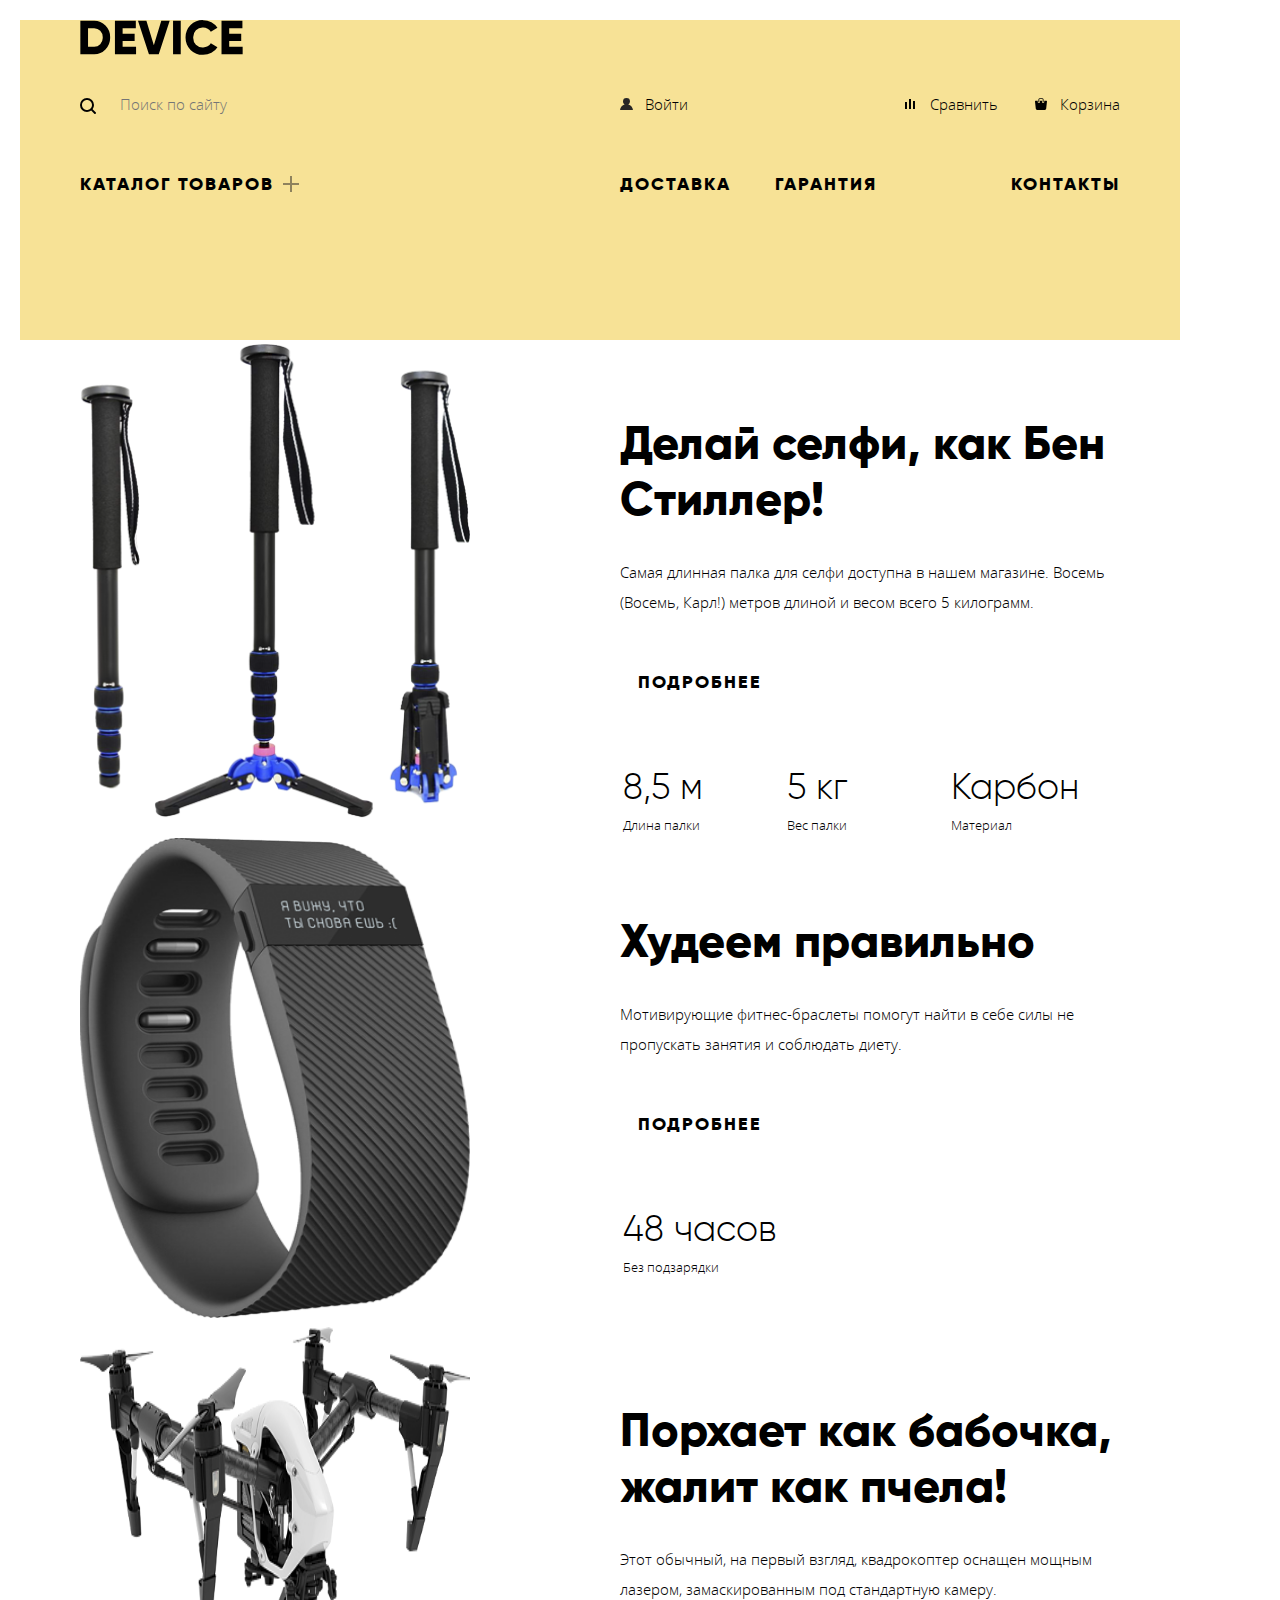
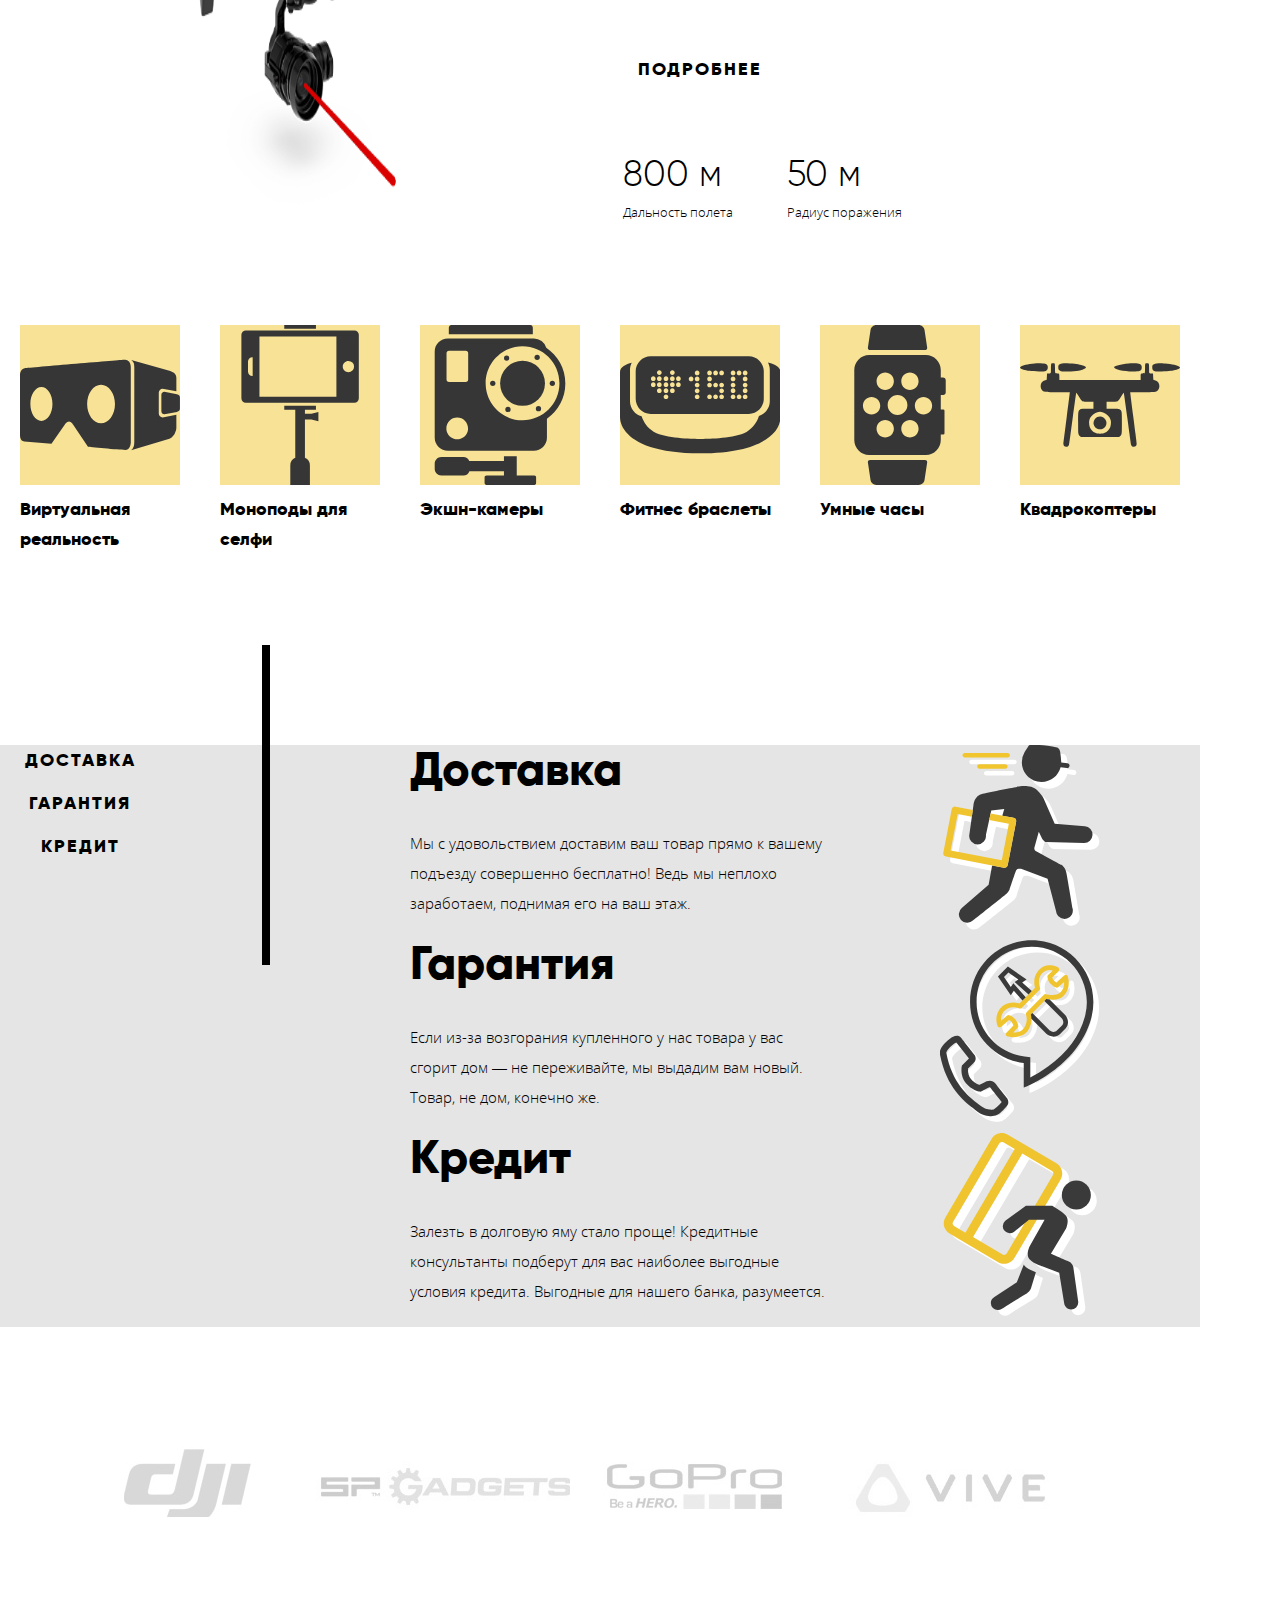
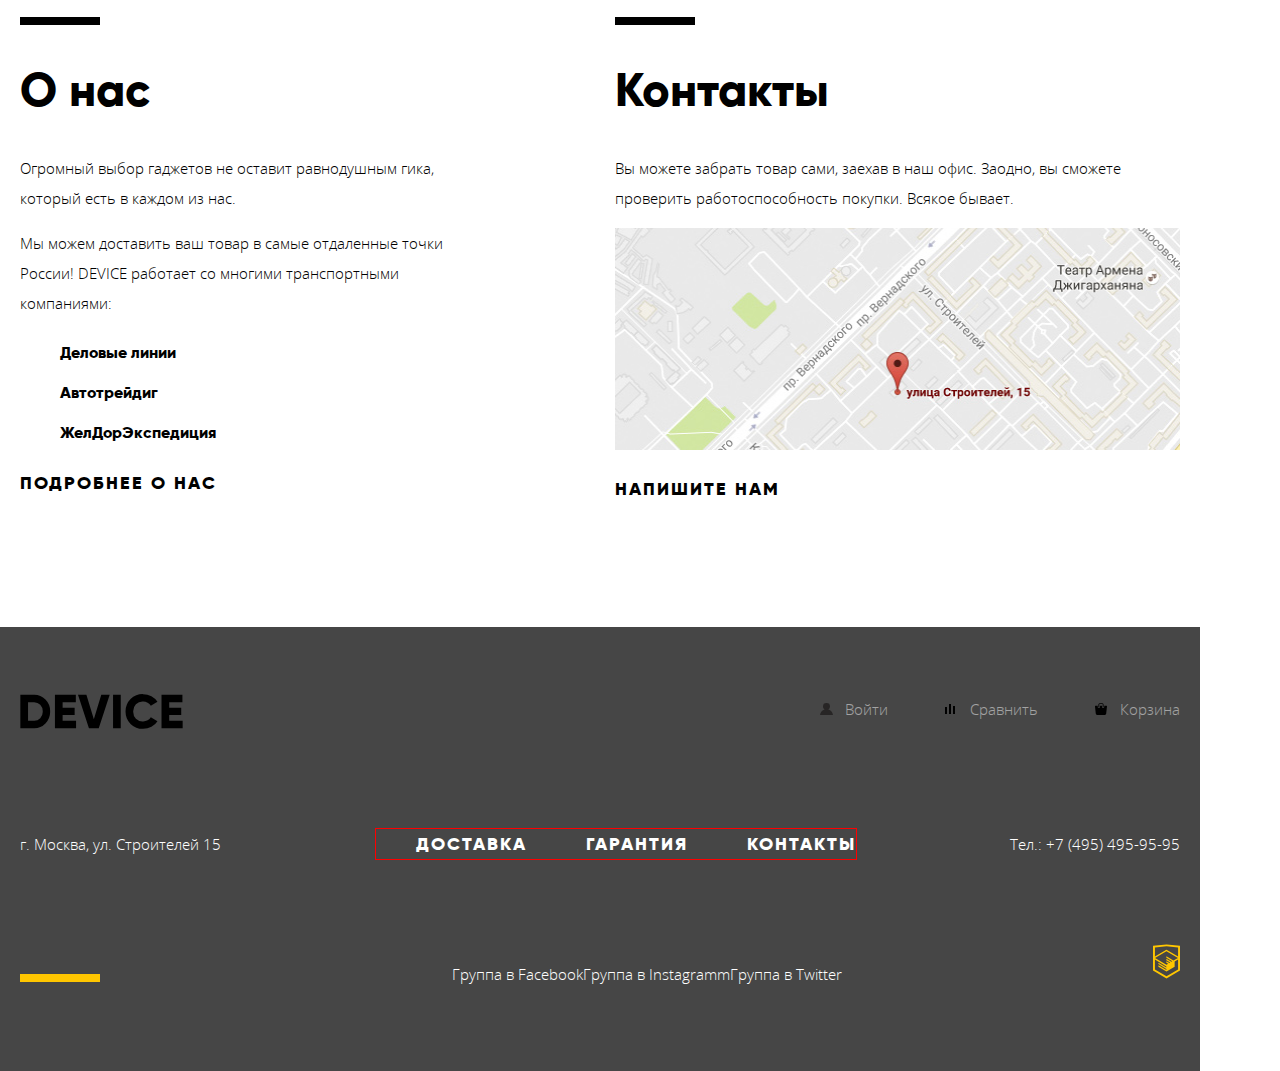
==== commit 250a1f59: "02.06" ====
--- a/index.html
+++ b/index.html
@@ -205,18 +205,10 @@
       </section>
 
         <ul class="logotypes-list">
-          <li class="logotype">
-            <img src="img/logo-1.jpg" width="255" height="80" alt="logo-1">
-          </li>
-          <li class="logotype">
-            <img src="img/logo-2.jpg" width="255" height="80" alt="logo-2">
-          </li>
-          <li class="logotype">
-            <img src="img/logo-3.jpg" width="255" height="80" alt="logo-3">
-          </li>
-          <li class="logotype">
-            <img src="img/logo-4.jpg" width="255" height="80" alt="logo-4">
-          </li>
+          <li class="logotype logo-1"></li>
+          <li class="logotype logo-2"></li>
+          <li class="logotype logo-3"></li>
+          <li class="logotype logo-4"></li>
         </ul>
 
         <div class="wrapper">
--- a/css/style.css
+++ b/css/style.css
@@ -43,7 +43,7 @@
 	line-height: 30px;
 }
 
-body .container {
+body > .container {
 	width: 1200px;
 }
 
@@ -444,7 +444,6 @@
 	background-repeat: no-repeat;
 }
 
-
 .inner-page-main-header {
 	font-family: 'Gilroy', Arial, sans-serif;
 	font-size: 47px;
@@ -463,13 +462,56 @@
   list-style: none;
 }
 
+.logotype {
+	width: 255px;
+	height: 80px;
+}
+
+.logo-1 {
+	background-image: url("../img/logo-1.jpg");
+}
+
+.logo-1:hover {
+	background-image: url("../img/logo-1-color.jpg");
+}
+
+.logo-2 {
+	background-image: url("../img/logo-2.jpg");
+}
+
+.logo-2:hover {
+	background-image: url("../img/logo-2-color.jpg");
+}
+
+.logo-3 {
+	background-image: url("../img/logo-3.jpg");
+}
+
+.logo-3:hover {
+	background-image: url("../img/logo-3-color.jpg");
+}
+
+.logo-4 {
+	background-image: url("../img/logo-4.jpg");
+}
+
+.logo-4:hover {
+	background-image: url("../img/logo-4-color.jpg");
+}
+
+
 .main-slider {
   margin-left: 20px;
+	margin-right: 20px;
 	margin-bottom: 100px;
+	padding: 0 60px;
 }
 
 .main-slider-list {
   list-style: none;
+
+	margin: 0;
+	padding: 0;
 }
 
 .main-slider-toggler {
@@ -478,16 +520,15 @@
 
 .main-slide {
 	display: flex;
-
-}
-
-/*.main-slide-left-column {
-	width: ;
+}
+
+.main-slide-left-column {
+	width: 540px;
 }
 
 .main-slide-right-column {
-	width: ;
-}*/
+	width: 500px;
+}
 
 .main-slide h2 {
   font-family: 'Gilroy', Arial, sans-serif;
@@ -557,6 +598,7 @@
 
 .nav-index-catalog {
 	position: relative;
+	width: 540px;
 }
 
 .nav-index-catalog::after {
@@ -564,7 +606,7 @@
 	position: absolute;
 
 	top: 7px;
-	right: -30px;
+	right: 320px;
 
 	width: 17px;
 	height: 17px;
@@ -577,12 +619,21 @@
 .nav-index-catalog ul {
 	width: 540px;
 	position: absolute;
+	top: 40px;
+	display: none;
+}
+
+.nav-index-catalog:hover ul {
 	display: flex;
 }
 
 .nav-index-catalog ul div {
 	display: flex;
 	flex-direction: column;
+}
+
+.nav-index-right-column li:last-child {
+	margin-left: 90px;
 }
 
 .nav-index-option:hover > a {
@@ -595,6 +646,7 @@
 
 .nav-index-catalog-item {
 	margin-bottom: 15px;
+	width: 200px;
 }
 
 .nav-index-catalog-item a {
@@ -662,7 +714,7 @@
 .popular {
   display: flex;
 
-  margin: 0 20px 80px 20px;
+  margin: 0 20px 180px 20px;
 	padding: 0;
 
 	list-style: none
@@ -776,8 +828,8 @@
 	content: "";
 
 	position: absolute;
-	top: -60px;
-	right: -90px;
+	top: -100px;
+	right: 30px;
 
 	width: 8px;
 	height: 320px;
@@ -785,15 +837,41 @@
 	background-color: #000000;
 }
 
+.service-slider-toggle li {
+	position: relative;
+}
+
+.service-slider-toggle li:hover::after {
+	content: "";
+
+	position: absolute;
+	top: 3px;
+	right: 30px;
+
+	width: 110px;
+	height: 40px;
+
+	background-color: #000000;
+}
+
 .service-slider {
 	display: flex;
   background-color: #e5e5e5;
   margin-bottom: 110px;
-}
-
+	margin-left: -20px;
+}
 
 .service-slide {
 	display: flex;
+	padding-left: 110px;
+}
+
+.service-slide img {
+	margin-right: 80px;
+}
+
+.service-slide p {
+	padding-right: 110px;
 }
 
 .service-slide h2 {
@@ -801,6 +879,10 @@
 	font-size: 47px;
 	line-height: 48px;
   font-weight: bold;
+
+	margin: 0;
+	margin-bottom: 35px;
+	padding: 0;
 }
 
 .service-slider-list {
@@ -813,8 +895,6 @@
 }
 
 .service-slider-toggle-option:hover .button {
-  /*width: 280px;*/
-
   color: #f7e184;
 
   background-color: #000000;
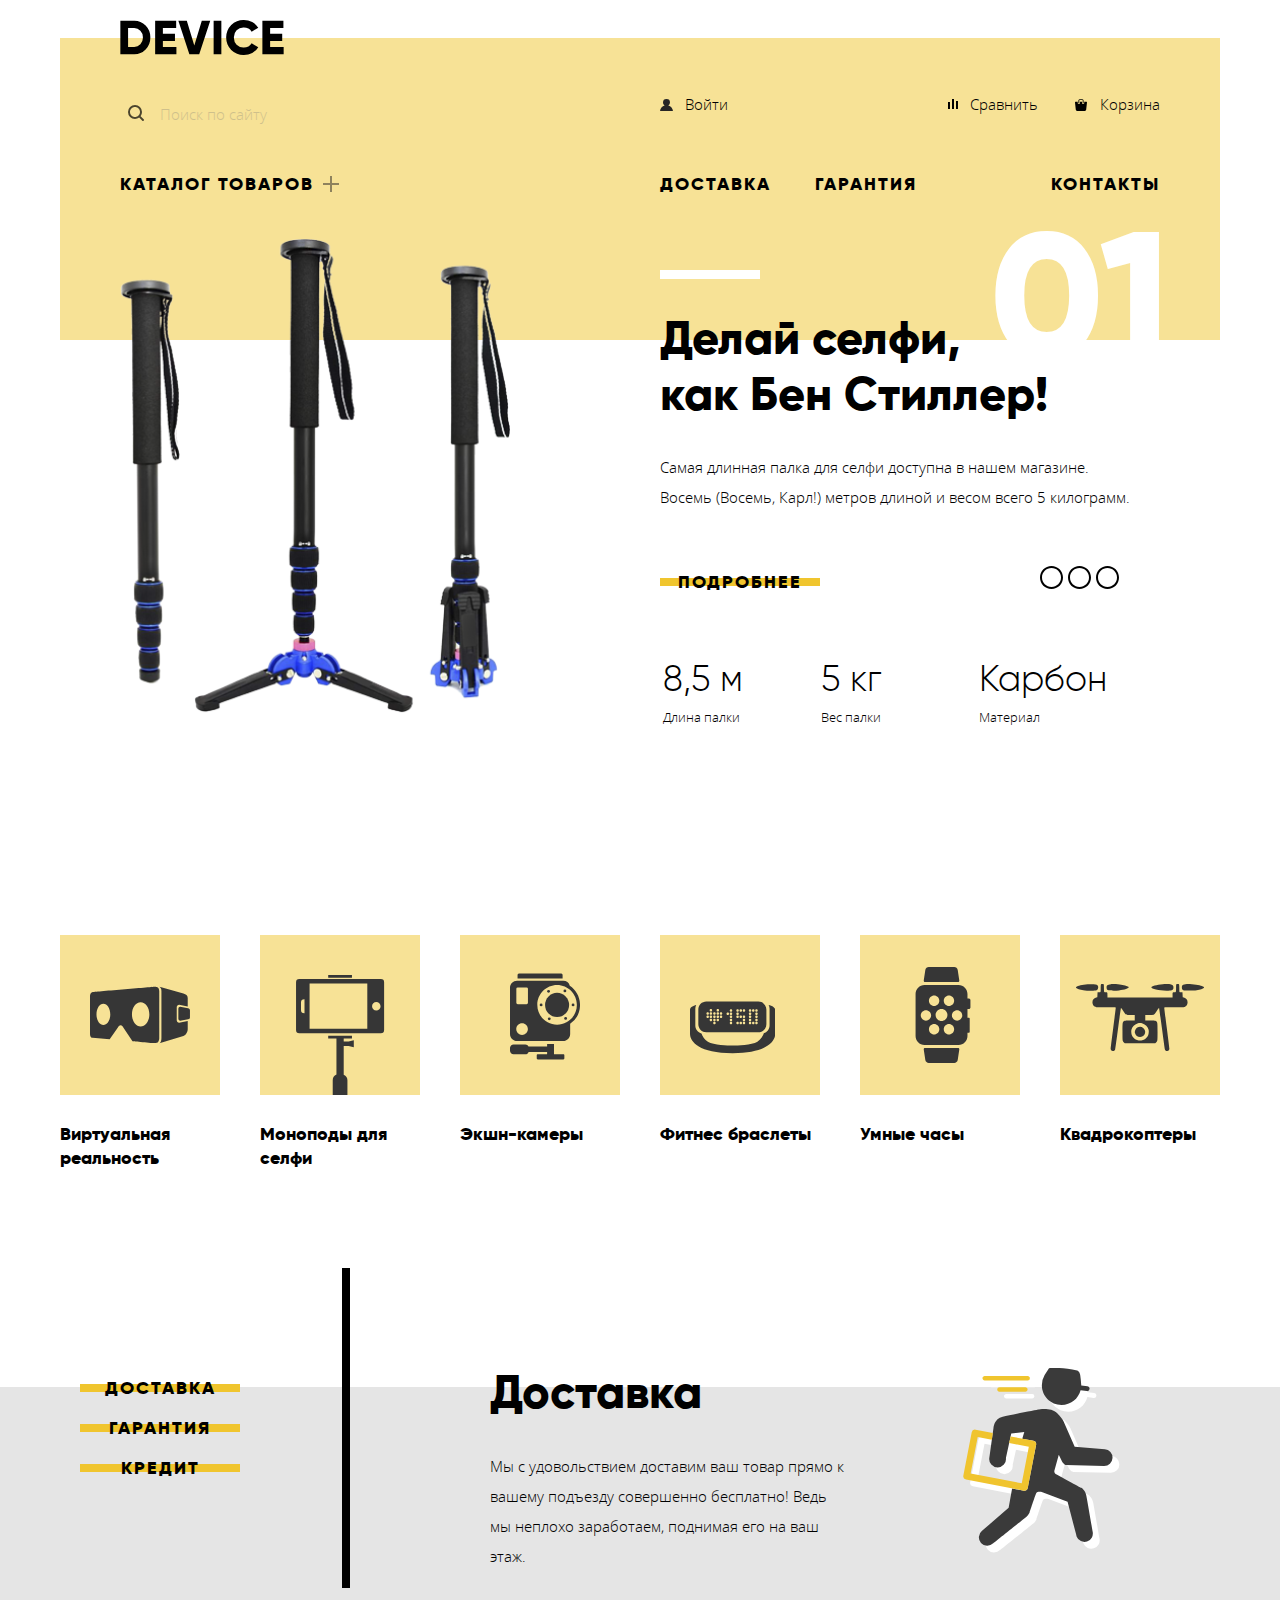
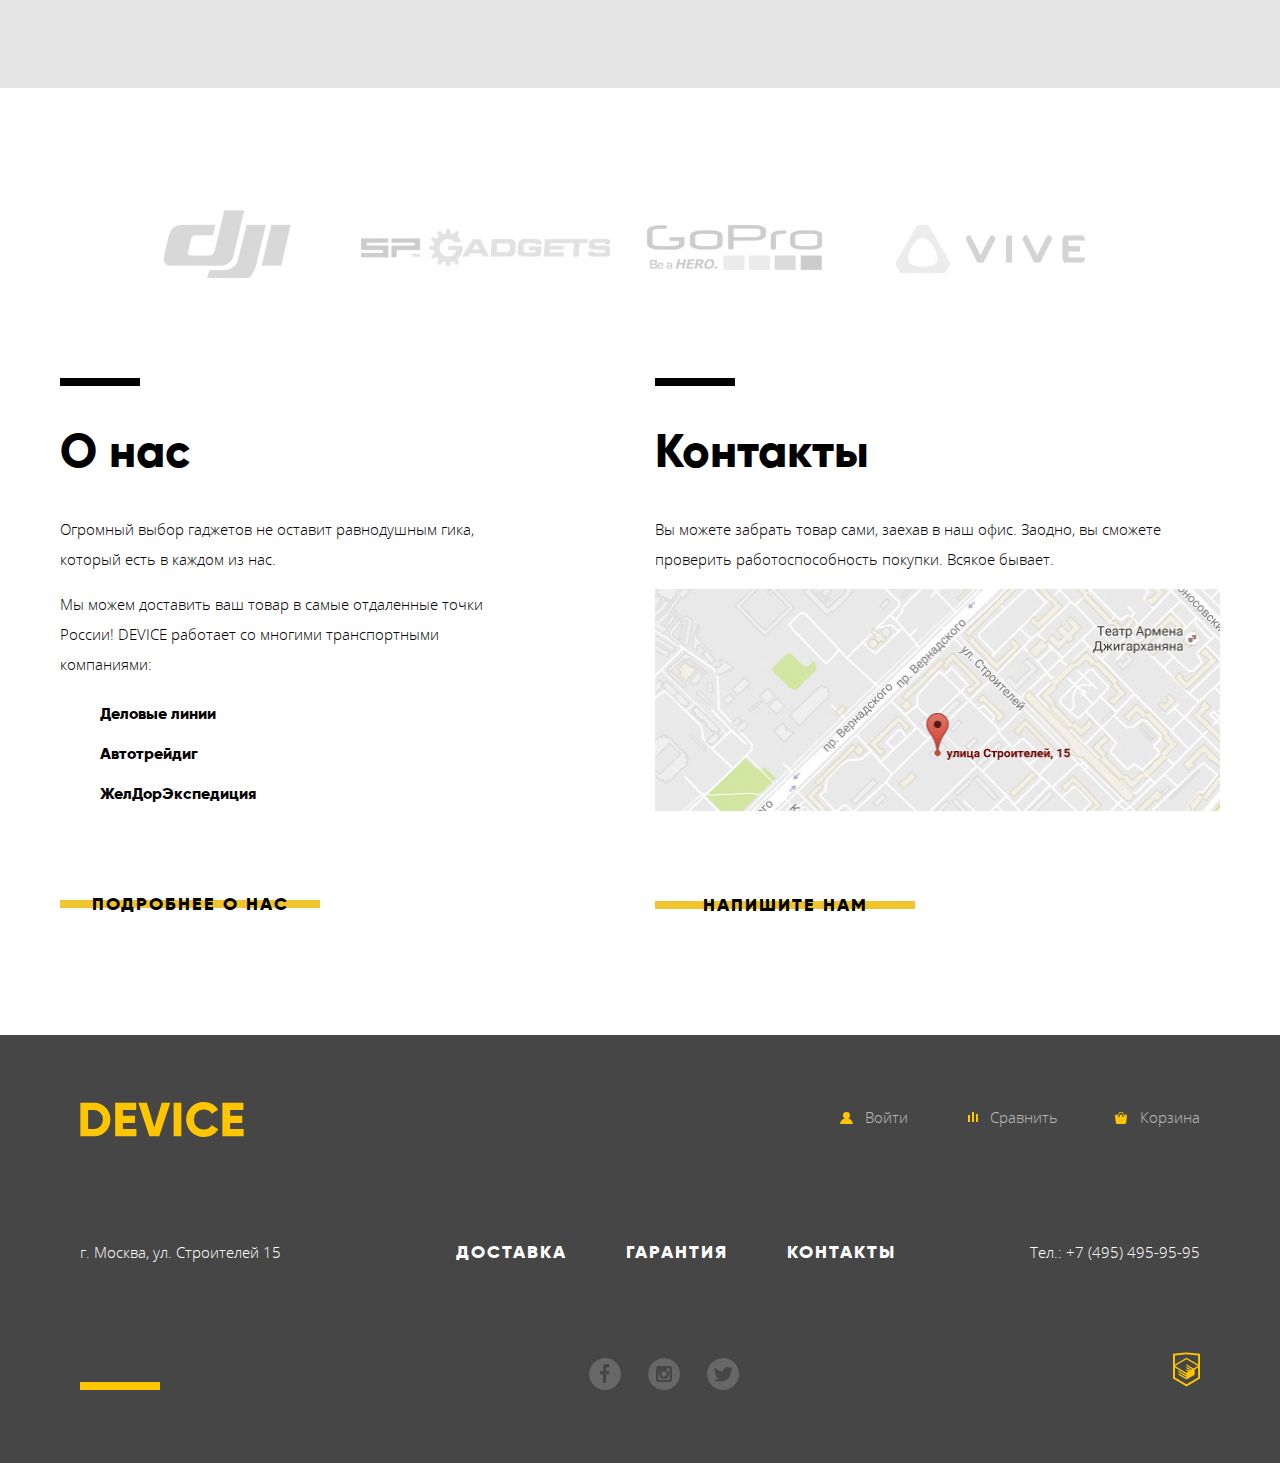
==== commit c3d3d676: "08.06" ====
--- a/index.html
+++ b/index.html
@@ -7,14 +7,28 @@
   	<link href="css/style.css" rel="stylesheet" type="text/css">
   </head>
   <body>
-    <div class="container">
+    <div class="container-centrifier">
+
+      <div hidden>
+        <svg class="Logo-Source" xmlns="http://www.w3.org/2000/svg">
+        <symbol id="logo" viewBox="0 0 164 35">
+         <path d="m0.35 0.7v33.6h13.532a15.723 15.723 0 0 0 11.72-4.824 16.464 16.464 0 0 0 4.712-11.976 16.465 16.465 0 0 0-4.712-11.976 15.723 15.723 0 0 0-11.72-4.824zm7.733 26.208v-18.819h5.8a8.648 8.648 0 0 1 6.5 2.568 9.412 9.412 0 0 1 2.489 6.84 9.41 9.41 0 0 1-2.489 6.84 8.646 8.646 0 0 1-6.5 2.568h-5.8zm34.8-5.952h12.082v-7.3h-12.086v-5.567h13.291v-7.389h-21.024v33.6h21.265v-7.392h-13.532v-5.952zm36.343 13.344 11.019-33.6h-8.458l-7.491 24.72-7.491-24.72h-8.457l11.019 33.6zm14.4 0h7.733v-33.6h-7.733zm38.615-1.416a15.514 15.514 0 0 0 6.041-5.688l-6.67-3.84a7.488 7.488 0 0 1-3.165 3.024 9.874 9.874 0 0 1-4.664 1.1 9.594 9.594 0 0 1-7.177-2.736 9.907 9.907 0 0 1-2.682-7.248 9.908 9.908 0 0 1 2.682-7.248 9.594 9.594 0 0 1 7.177-2.736 9.914 9.914 0 0 1 4.64 1.08 7.6 7.6 0 0 1 3.189 3.048l6.67-3.84a15.881 15.881 0 0 0-6.09-5.688 17.419 17.419 0 0 0-8.409-2.088 17.12 17.12 0 0 0-17.592 17.472 17.12 17.12 0 0 0 17.589 17.476 17.519 17.519 0 0 0 8.458-2.088zm17.881-11.928h12.082v-7.3h-12.085v-5.567h13.29v-7.389h-21.022v33.6h21.264v-7.392h-13.532v-5.952z"/>
+         </symbol>
+         </svg>
+      </div>
 
     <header class="header-index">
-      <img src="img/svg/logo-device.svg" class="index-logo index-logo-header" width="163" height="35" alt="Логотип интернет-магазина Device">
+      <svg class="logo" width="164" height="35" xmlns="http://www.w3.org/2000/svg" role="img" aria-label="Логотип магазина DEVICE">
+        <use xlink:href="#logo" aria-hidden="true"></use>
+      </svg>
+
       <div class="container">
         <form class="index-search" action="#" method="post">
-          <input type="search" name="search" placeholder="Поиск по сайту">
+          <input class="search-input" type="search" name="search" placeholder="Поиск по сайту">
+          <a class="button search-submit">Найти</a>
         </form>
+
+
 
         <ul class="user-interface">
           <li class="user-interface-option user-interface-enter"><a href="#">Войти</a></li>
@@ -67,7 +81,7 @@
               <img src="img/slider-1.png" width="390" height="480" alt="Делай селфи, как Бен Стиллер!">
             </div>
             <div class="container main-slide-right-column">
-              <h2>Делай селфи, как Бен Стиллер!</h2>
+              <h2>Делай селфи,<br> как Бен Стиллер!</h2>
               <p>Самая длинная палка для селфи доступна в нашем магазине.
                  Восемь (Восемь, Карл!) метров длиной и весом всего 5 килограмм.
               </p>
@@ -133,77 +147,96 @@
 
       <ul class="popular">
         <li class="popular-item">
-          <img class="popular-image" src="img/svg/popular-1.svg" width="160" height="160" alt="Виртуальная реальность">
-          <a class="popular-name" href="#">Виртуальная реальность</a>
-        </li>
-        <li class="popular-item">
-          <img class="popular-image" src="img/svg/popular-2.svg" width="160" height="160" alt="Моноподы для селфи">
-          <a class="popular-name" href="#">Моноподы для селфи</a>
-        </li>
-        <li class="popular-item">
-          <img class="popular-image" src="img/svg/popular-3.svg" width="160" height="160" alt="Экшн-камеры">
-          <a class="popular-name" href="#">Экшн-камеры</a>
-        </li>
-        <li class="popular-item">
-          <img class="popular-image" src="img/svg/popular-4.svg" width="160" height="160" alt="Фитнес браслеты">
-          <a class="popular-name" href="#">Фитнес браслеты</a>
-        </li>
-        <li class="popular-item">
-          <img class="popular-image" src="img/svg/popular-5.svg" width="160" height="160" alt="Умные часы">
-          <a class="popular-name" href="#">Умные часы</a>
-        </li>
-        <li class="popular-item">
-          <img class="popular-image" src="img/svg/popular-6.svg" width="160" height="160" alt="Квадрокоптеры">
-          <a class="popular-name" href="#">Квадрокоптеры</a>
+          <a class="popular-item-link">
+            <img class="popular-image popular-image-1" src="img/svg/popular-1.svg" width="97" height="57" alt="Виртуальная реальность">
+            <p class="popular-name">Виртуальная реальность</p>
+          </a>
+        </li>
+        <li class="popular-item">
+          <a class="popular-item-link">
+            <img class="popular-image popular-image-2" src="img/svg/popular-2.svg" width="160" height="160" alt="Моноподы для селфи">
+            <p class="popular-name">Моноподы для селфи</p>
+          </a>
+        </li>
+        <li class="popular-item">
+          <a class="popular-item-link">
+            <img class="popular-image popular-image-3" src="img/svg/popular-3.svg" width="160" height="160" alt="Экшн-камеры">
+            <p class="popular-name">Экшн-камеры</p>
+          </a>
+        </li>
+        <li class="popular-item">
+          <a class="popular-item-link">
+            <img class="popular-image popular-image-4" src="img/svg/popular-4.svg" width="160" height="160" alt="Фитнес браслеты">
+            <p class="popular-name">Фитнес браслеты</p>
+          </a>
+        </li>
+        <li class="popular-item">
+          <a class="popular-item-link">
+            <img class="popular-image popular-image-5" src="img/svg/popular-5.svg" width="160" height="160" alt="Умные часы">
+            <p class="popular-name">Умные часы</p>
+          </a>
+        </li>
+        <li class="popular-item">
+          <a class="popular-item-link">
+            <img class="popular-image popular-image-6" src="img/svg/popular-6.svg" width="160" height="160" alt="Квадрокоптеры">
+            <p class="popular-name">Квадрокоптеры</p>
+          </a>
+        </li>
       </ul>
-
-      <section class="service-slider">
-        <div class="container service-slider-column-left">
-          <ul class="service-slider-toggle">
-            <li class="service-slider-toggle-option"><a class="button" href="#service-slide-1">Доставка</a></li>
-            <li class="service-slider-toggle-option"><a class="button" href="#service-slide-2">Гарантия</a></li>
-            <li class="service-slider-toggle-option"><a class="button" href="#service-slide-3">Кредит</a></li>
-          </ul>
-        </div>
-        <div class="container service-slider-column-right">
-          <ul class="service-slider-list">
-            <li class="service-slide service-slide-1" id="service-slide-1">
-              <div class="container service-slide-column-left">
-                <h2>Доставка</h2>
-                <p>Мы с удовольствием доставим ваш товар прямо к вашему подъезду совершенно бесплатно!
-                   Ведь мы неплохо заработаем, поднимая его на ваш этаж.
-                </p>
-              </div>
-              <div class="container service-slide-column-right">
-                <img src="img/svg/delivery.svg" width="160" height="185" alt="Доставка">
-              </div>
-            </li>
-            <li class="service-slide service-slide-2" id="service-slide-2">
-              <div class="container service-slide-column-left">
-                <h2>Гарантия</h2>
-                <p>Если из-за возгорания купленного у нас товара у вас сгорит дом — не переживайте, мы выдадим вам новый.
-                   Товар, не дом, конечно же.
-                </p>
-              </div>
-              <div class="container service-slide-column-right">
-                <img src="img/svg/warranty.svg" width="160" height="185" alt="Гарантия">
-              </div>
-              </li>
-              <li class="service-slide service-slide-3" id="service-slide-3">
-                <div class="container service-slide-column-left">
-                  <h2>Кредит</h2>
-                  <p>Залезть в долговую яму стало проще! Кредитные консультанты подберут для вас наиболее выгодные
-                     условия кредита. Выгодные для нашего банка, разумеется.
-                  </p>
-                </div>
-                <div class="container service-slide-column-right">
-                  <img src="img/svg/credit.svg" width="160" height="185" alt="Кредит">
-                </div>
-              </li>
-            </ul>
-         </div>
-      </section>
-
+    </div>
+
+      <div class="underlay service-slider-underlay">
+        <div class="container-centrifier">
+          <section class="service-slider">
+            <div class="container service-slider-column-left">
+              <ul class="service-slider-toggle">
+                <li class="service-slider-toggle-option"><a class="button" href="#service-slide-1">Доставка</a></li>
+                <li class="service-slider-toggle-option"><a class="button" href="#service-slide-2">Гарантия</a></li>
+                <li class="service-slider-toggle-option"><a class="button" href="#service-slide-3">Кредит</a></li>
+              </ul>
+            </div>
+            <div class="container service-slider-column-right">
+              <ul class="service-slider-list">
+                <li class="service-slide service-slide-1" id="service-slide-1">
+                  <div class="container service-slide-column-left">
+                    <h2>Доставка</h2>
+                    <p>Мы с удовольствием доставим ваш товар прямо к вашему подъезду совершенно бесплатно!
+                       Ведь мы неплохо заработаем, поднимая его на ваш этаж.
+                    </p>
+                  </div>
+                  <div class="container service-slide-column-right">
+                    <img src="img/svg/delivery.svg" width="160" height="185" alt="Доставка">
+                  </div>
+                </li>
+                <li class="service-slide service-slide-2" id="service-slide-2">
+                  <div class="container service-slide-column-left">
+                    <h2>Гарантия</h2>
+                    <p>Если из-за возгорания купленного у нас товара у вас сгорит дом — не переживайте, мы выдадим вам новый.
+                       Товар, не дом, конечно же.
+                    </p>
+                  </div>
+                  <div class="container service-slide-column-right">
+                    <img src="img/svg/warranty.svg" width="160" height="185" alt="Гарантия">
+                  </div>
+                  </li>
+                  <li class="service-slide service-slide-3" id="service-slide-3">
+                    <div class="container service-slide-column-left">
+                      <h2>Кредит</h2>
+                      <p>Залезть в долговую яму стало проще! Кредитные консультанты подберут для вас наиболее выгодные
+                         условия кредита. Выгодные для нашего банка, разумеется.
+                      </p>
+                    </div>
+                    <div class="container service-slide-column-right">
+                      <img src="img/svg/credit.svg" width="160" height="185" alt="Кредит">
+                    </div>
+                  </li>
+                </ul>
+             </div>
+          </section>
+      </div>
+    </div>
+
+   <div class="container-centrifier">
         <ul class="logotypes-list">
           <li class="logotype logo-1"></li>
           <li class="logotype logo-2"></li>
@@ -233,42 +266,53 @@
             </p>
           </section>
       </div>
+    </div>
     </main>
 
-    <footer class="footer">
-      <section class="footer-top">
-        <img src="img/svg/logo-device.svg" class="index-logo index-logo-footer" width="163" height="35" alt="Логотип интернет-магазина Device">
-        <ul class="user-interface user-interface-footer">
-          <li class="user-interface-option user-interface-enter"><a href="#">Войти</a></li>
-          <li class="user-interface-option user-interface-compare"><a href="#">Сравнить</a></li>
-          <li class="user-interface-option user-interface-cart"><a href="#">Корзина</a></li>
-        </ul>
-      </section>
-
-      <section class="footer-middle">
-        <p class="footer-contacts">г. Москва, ул. Строителей 15</p>
-        <ul>
-          <li class="nav-index-option"><a href="delivery.html">Доставка</a></li>
-          <li class="nav-index-option"><a href="warranty.html">Гарантия</a></li>
-          <li class="nav-index-option"><a href="contacts.html">Контакты</a></li>
-        </ul>
-        <p class="footer-contacts">Тел.: +7 (495) 495-95-95</p>
-      </section>
-
-      <section class="footer-bottom">
-        <span></span>
-        <ul class="social-list">
-          <li ><a class="social-button social-fb" href="#">Группа в Facebook</a></li>
-          <li><a class="social-button social-ig" href="#">Группа в Instagramm</a></li>
-          <li><a class="social-button social-tw" href="#">Группа в Twitter</a></li>
-        </ul>
-        <img src="img/svg/logo-html.svg" width="27" height="35" alt="Логотип HTML академии">
-      </section>
-    </footer>
+    <div class="underlay footer-underlay">
+      <div class="container-centrifier">
+        <footer class="footer">
+          <section class="footer-top">
+
+            <svg class="logo logo-footer" width="164" height="35" xmlns="http://www.w3.org/2000/svg" role="img" aria-label="Логотип магазина DEVICE">
+              <use xlink:href="#logo" aria-hidden="true"></use>
+            </svg>
+
+            <ul class="user-interface user-interface-footer">
+              <li class="user-interface-option user-interface-enter"><a href="#">Войти</a></li>
+              <li class="user-interface-option user-interface-compare"><a href="#">Сравнить</a></li>
+              <li class="user-interface-option user-interface-cart"><a href="#">Корзина</a></li>
+            </ul>
+          </section>
+
+          <section class="footer-middle">
+            <p class="footer-contacts">г. Москва, ул. Строителей 15</p>
+            <ul>
+              <li class="nav-index-option"><a href="delivery.html">Доставка</a></li>
+              <li class="nav-index-option"><a href="warranty.html">Гарантия</a></li>
+              <li class="nav-index-option"><a href="contacts.html">Контакты</a></li>
+            </ul>
+            <p class="footer-contacts">Тел.: +7 (495) 495-95-95</p>
+          </section>
+
+          <section class="footer-bottom">
+            <span></span>
+            <ul class="social-list">
+              <li class="social-button social-fb" ><a href="#">Группа в Facebook</a></li>
+              <li class="social-button social-ig"><a href="#">Группа в Instagramm</a></li>
+              <li class="social-button social-tw"><a href="#">Группа в Twitter</a></li>
+            </ul>
+            <a href="https://htmlacademy.ru/intensive/htmlcss" class="footer-academy-link">
+              <img src="img/svg/logo-html.svg" width="27" height="35" alt="Логотип HTML академии">
+            </a>
+          </section>
+        </footer>
+      </div>
+    </div>
 
     <section class="modal modal-login">
       <h2 class="visually-hidden">Форма отправки</h2>
-      <form class="login-form" action="#" method="post">
+      <form class="modal-login-form" action="#" method="post">
         <p>
           <label for="user-name">Ваше имя</label>
           <input id="user-name" type="text" name="user-name" placeholder="Имя Фамилия">
@@ -277,9 +321,9 @@
           <label for="user-email">Ваш e-mail</label>
           <input id="user-email" type="email" name="user-email" placeholder="email@example.com">
         </p>
-        <p>
+        <p class="modal-login-message">
           <label for="user-message">Текст письма</label>
-          <textarea id="user-message" name="user-message" placeholder="В свободной форме"></textarea>
+          <textarea id="user-message"  name="user-message" placeholder="В свободной форме"></textarea>
         </p>
         <button class="button" type="submit">Отправить</button>
       </form>
@@ -294,6 +338,5 @@
       </p>
     </section>
 
-  </div>
   </body>
 </html>
--- a/css/style.css
+++ b/css/style.css
@@ -1,7 +1,3 @@
-/*дополнение пестицид* для выделения блоков
-поставить editorconfig
-opacity поменять на rgba*/
-
 @font-face{
 	font-family: 'Gilroy';
 	src: url('../fonts/gilroylight.woff2'),
@@ -43,8 +39,14 @@
 	line-height: 30px;
 }
 
-body > .container {
+body  .container-centrifier {
 	width: 1200px;
+	margin: 0 auto;
+
+	padding: 0 20px;
+	box-sizing: border-box;
+
+	position: relative;
 }
 
 a {
@@ -55,7 +57,6 @@
 .about-us {
 	position: relative;
 
-  margin-left: 20px;
 	padding-right: 140px;
 
 	width: 600px;
@@ -81,6 +82,14 @@
   font-weight: bold;
 }
 
+.about-us .button {
+	width: 260px;
+}
+
+.about-us .transport-company-list li:last-child {
+	margin-bottom: 70px;
+}
+
 .breadcrumbs {
 	display: flex;
 
@@ -93,7 +102,10 @@
 }
 
 .breadcrumbs li {
+	position: relative;
 	opacity: 0.5;
+
+	margin-right: 42px;
 }
 
 .breadcrumbs li:hover {
@@ -102,6 +114,24 @@
 
 .breadcrumbs li:active {
 	opacity: 0.1;
+}
+
+.breadcrumbs li::after {
+	content: "";
+
+	position: absolute;
+	top: 13px;
+	right: -23px;
+
+	width: 8px;
+	height: 8px;
+
+	background-image: url("../img/svg/nav-arrow.svg");
+	background-repeat: no-repeat;
+}
+
+.breadcrumbs li:last-child::after {
+	display: none;
 }
 
 .button {
@@ -116,22 +146,24 @@
 	letter-spacing: 2px;
 
   min-width: 160px;
-  height: 40px;
+
+	padding-top: 8px;
+	padding-bottom: 8px;
+
+	background-image: linear-gradient(to bottom, transparent 40%, #f0c52e 40%, #f0c52e 60%, transparent 60%);
 }
 
 .button:hover {
-  background-color: #f0c52e;
+  background-image: linear-gradient(to bottom, #f0c52e 0%, #f0c52e 100%);
 }
 
 .button:active {
   background-color: #f0c52e;
-  opacity: 0.5;
+  color: rgba(0, 0, 0, 0.3);
 }
 
 .contacts {
 	position: relative;
-
-  margin-right:20px;
 
 	width: 580px;
 }
@@ -156,23 +188,37 @@
   font-weight: bold;
 }
 
+.contacts img {
+	margin-bottom: 50px;
+}
+
+.contacts .button {
+	width: 260px;
+}
+
 .filter {
-	width: 350px;
+	width: 330px;
 	height: 1290px;
 
+	margin-left: -20px;
+	padding-left: 20px;
+
 	background-color: #efefef;
 }
 
 .filters {
-	padding-left: 120px;
+	padding-left: 60px;
 	padding-right: 70px;
 }
 
 .filter h2 {
 	margin: 0;
 	margin-bottom: 70px;
+	margin-left: -20px;
 	padding: 0;
+	padding-left: 20px;
 	padding-top: 23px;
+	padding-right: 110px;
 
 	height: 47px;
 
@@ -307,9 +353,14 @@
 
 .footer {
   margin-top: 95px;
-  padding-bottom: 67px;
-  padding-top: 67px;
+	margin-left: -20px;
+	margin-right: -20px;
+	padding: 67px 20px;
   background-color: #464646;
+}
+
+.footer-underlay {
+	background-color: #464646;
 }
 
 .footer-catalog {
@@ -343,17 +394,16 @@
 }
 
 .footer-middle li:hover a {
-  opacity: 0.5;
+  opacity: 0.6;
 }
 
 .footer-middle li:active a {
-  opacity: 0.1;
+  opacity: 0.3;
 }
 
 .footer-middle ul {
   list-style: none;
-	outline: 1px solid red;
-	width:440px;
+	width: 440px;
 
 	display: flex;
 	justify-content: space-between;
@@ -374,11 +424,11 @@
 }
 
 .footer-bottom img:hover {
-	opacity: 0.5;
+	opacity: 0.6;
 }
 
 .footer-bottom img:active {
-	opacity: 0.1;
+	opacity: 0.3;
 }
 
 .footer-bottom span {
@@ -396,14 +446,10 @@
 	min-height: 320px;
 	box-sizing: border-box;
 
-  margin: 20px 20px 0 20px;
+  margin-top: 20px;
   padding: 0 60px;
 
-  background-color: #f7e296;
-}
-
-.header-index img {
-	margin-bottom: 25px;
+  background-image: linear-gradient(to bottom, #ffffff 5.5%, #f7e296 5.5%);
 }
 
 .header-index .container {
@@ -414,6 +460,11 @@
 
 .header-inner-page {
 	margin-bottom: 45px;
+}
+
+.index-search {
+	position: relative;
+	display: flex;
 }
 
 .index-search input {
@@ -421,21 +472,31 @@
 	border: none;
 
 	width: 240px;
+	height: 50px;
 
 	margin-right: 300px;
 	padding-left: 40px;
-}
-
-.index-search {
-	position: relative;
+
+	opacity: 0.3;
+}
+
+.index-search input:hover {
+	opacity: 0.6;
+}
+
+.index-search .search-input:focus {
+	opacity: 1;
+
+	outline: none;
+	border-bottom: 2px solid #000000;
 }
 
 .index-search::before {
 	content: "";
 
 	position: absolute;
-	top: 9px;
-	left: 0px;
+	top: 16px;
+	left: 8px;
 
 	width: 20px;
 	height: 20px;
@@ -450,14 +511,32 @@
 	line-height: 56px;
 	font-weight: bold;
 
+  margin: 0;
 	margin-left: 80px;
 	margin-bottom: 35px;
+	padding: 0;
+}
+
+.logo {
+	margin-bottom: 25px;
+}
+
+.logo-footer {
+	fill: #ffc600;
+}
+
+.logo:hover {
+	opacity: 0.6;
+}
+
+.logo:active {
+	opacity: 0.3;
 }
 
 .logotypes-list {
 	display: flex;
 
-  margin: 0 20px 110px 20px;
+  margin-bottom: 110px;
 
   list-style: none;
 }
@@ -499,12 +578,15 @@
 	background-image: url("../img/logo-4-color.jpg");
 }
 
-
 .main-slider {
-  margin-left: 20px;
-	margin-right: 20px;
+	position: relative;
+
+	bottom: 105px;
+
 	margin-bottom: 100px;
 	padding: 0 60px;
+
+	z-index: 10;
 }
 
 .main-slider-list {
@@ -515,10 +597,28 @@
 }
 
 .main-slider-toggler {
+	position: absolute;
+	right: 100px;
+	bottom: 140px;
+}
+
+.main-slider-toggler input[type="button"] {
+	font-size: 0;
+
+	width: 24px;
+	height: 24px;
+
+  border: none;
+  background-color: transparent;
+	background-image: url("../img/svg/slider-button-empty.svg");
+	background-repeat: no-repeat;
+}
+
+.main-slide {
 	display: none;
 }
 
-.main-slide {
+.main-slide-1 {
 	display: flex;
 }
 
@@ -527,7 +627,7 @@
 }
 
 .main-slide-right-column {
-	width: 500px;
+	width: 480px;
 }
 
 .main-slide h2 {
@@ -540,6 +640,43 @@
 	margin-top: 75px;
 	margin-bottom: 30px;
 	padding: 0;
+
+	position: relative;
+}
+
+.main-slide h2::before {
+	content: "";
+
+	position: absolute;
+	top: -40px;
+	left: 0;
+
+	width: 100px;
+	height: 9px;
+
+	background-color: #ffffff;
+}
+
+.main-slide h2::after {
+	content: "01";
+
+	position: absolute;
+	top: -40px;
+	right: -20px;
+
+	width: 170px;
+	height: 130px;
+
+	color: #ffffff;
+	font-size: 180px;
+}
+
+.main-slide-2 h2::after {
+	content: "02";
+}
+
+.main-slide-3 h2::after {
+	content: "04";
 }
 
 .main-slide p {
@@ -569,7 +706,133 @@
 }
 
 .modal {
+	position: fixed;
+
+	width: 960px;
+	height: 555px;
+}
+
+.modal-login {
   display: none;
+	top: 30px;
+	left: 120px;
+
+	padding: 85px 100px;
+	box-sizing: border-box;
+
+	background-color: #ffffff;
+}
+
+.modal-login label {
+	display: block;
+}
+
+.modal-login-form {
+	display: flex;
+	flex-wrap: wrap;
+	justify-content: space-between;
+}
+
+.modal-login-form input {
+	background-color: #f2f2f2;
+	box-sizing: border-box;
+}
+
+.modal-login-form input[type="text"],
+.modal-login-form input[type="email"] {
+	width: 360px;
+	padding: 16px 0 16px 22px;
+
+	border: none;
+}
+
+.modal-login-form input[type="text"] {
+	margin-right: 40px;
+}
+
+.modal-login-form textarea {
+	width: 760px;
+	height: 155px;
+
+	padding-top: 16px;
+	padding-left: 22px;
+
+	background-color: #f2f2f2;
+
+	border: none;
+}
+
+.modal-login-form input[type="text"]:hover,
+.modal-login-form input[type="email"]:hover,
+.modal-login-form textarea:hover {
+	background-color: #eaeaea;
+}
+
+.modal-login-form input[type="text"]:focus,
+.modal-login-form input[type="email"]:focus,
+.modal-login-form textarea:focus {
+	background-color: none;
+	outline: 3px solid #f7e296;
+}
+
+.modal-login-form input[type="text"]:invalid,
+.modal-login-form input[type="email"]:invalid,
+.modal-login-form textarea:invalid {
+	background-color: #f6dada;
+	outline: none;
+}
+
+.modal-login-form label {
+	font-family: 'Gilroy', Arial, sans-serif;
+	font-size: 18px;
+	line-height: 24px;
+  font-weight: bold;
+
+	margin-bottom: 10px;
+}
+
+.modal-login-form button {
+	border: none;
+}
+
+.modal-login-message {
+	margin-top: 35px;
+	margin-bottom: 45px;
+}
+
+.modal-map {
+	top: 30px;
+	left: 120px;
+
+	display: none;
+}
+
+.modal-close {
+	position: absolute;
+	right: 25px;
+	top: 25px;
+
+	width: 55px;
+	height: 55px;
+	border: none;
+
+	background-color: transparent;
+	background-image: url("data:image/svg+xml,%3Csvg xmlns='http://www.w3.org/2000/svg' width='55' height='55' viewBox='0 0 55 55'%3E%3Cpath fill='%23F0C52E' d='M27.5 0C12.312 0 0 12.312 0 27.5S12.312 55 27.5 55 55 42.688 55 27.5 42.688 0 27.5 0zm11.476 37.072l-1.486 1.426-9.99-9.574-9.987 9.574-1.488-1.426 9.988-9.573-9.987-9.573 1.487-1.425 9.987 9.573 9.988-9.573 1.487 1.425-9.989 9.574 9.99 9.572z'/%3E%3C/svg%3E");
+	opacity: 0.6;
+
+	font-size: 0;
+}
+
+.modal-close:hover {
+	opacity: 1;
+}
+
+.modal-close:active {
+	opacity: 0.3;
+}
+
+.modal-close:focus {
+	outline: none;
 }
 
 .nav-index ul {
@@ -619,12 +882,15 @@
 .nav-index-catalog ul {
 	width: 540px;
 	position: absolute;
-	top: 40px;
+	top: 35px;
 	display: none;
 }
 
 .nav-index-catalog:hover ul {
 	display: flex;
+
+	z-index: 20;
+	background-color: #f7e296;
 }
 
 .nav-index-catalog ul div {
@@ -637,11 +903,11 @@
 }
 
 .nav-index-option:hover > a {
-  opacity: 0.5;
+  opacity: 0.6;
 }
 
 .nav-index-option:active > a {
-  opacity: 0.1;
+  opacity: 0.3;
 }
 
 .nav-index-catalog-item {
@@ -659,16 +925,17 @@
 }
 
 .nav-index-catalog-item:hover > a {
-    opacity: 0.5;
+    opacity: 0.6;
 }
 
 .nav-index-catalog-item:active > a {
-    opacity: 0.1;
+    opacity: 0.3;
 }
 
 .pagination {
 	display: flex;
 	justify-content: space-between;
+	align-items: center;
 	width: 760px;
 	height: 70px;
 
@@ -692,11 +959,36 @@
   font-weight: bold;
 	text-transform: uppercase;
 	letter-spacing: 2px;
+
+	opacity: 0.3;
+}
+
+.pagination a:hover {
+	opacity: 0.6;
+}
+
+.pagination a:active {
+	opacity: 1;
 }
 
 .pagination-control {
 	width: 126px;
-	height: 70px;
+	height: 65px;
+
+  padding-top: 15px;
+	box-sizing: border-box;
+}
+
+.pagination-control-backwards {
+	margin-right: 170px;
+}
+
+.pagination-control-forward {
+	margin-left: 170px;
+}
+
+.pagination-control a {
+	opacity: 1;
 }
 
 .pagination-control:hover {
@@ -708,13 +1000,13 @@
 }
 
 .pagination-control:active a {
-	opacity: 0.5;
+	opacity: 0.6;
 }
 
 .popular {
   display: flex;
 
-  margin: 0 20px 180px 20px;
+  margin-bottom: 180px;
 	padding: 0;
 
 	list-style: none
@@ -735,15 +1027,46 @@
   width: 160px;
   height: 160px;
 
+	box-sizing: border-box;
+
   background-color: #f7e296;
 }
 
-.popular-image:hover {
+.popular-image-1 {
+	padding: 50px 30px;
+}
+
+.popular-image-2 {
+	padding: 40px 35px 0 35px;
+}
+
+.popular-image-3 {
+	padding: 38px 40px 35px 50px;
+}
+
+.popular-image-4 {
+	padding: 50px 45px 25px 30px;
+}
+
+.popular-image-5 {
+	padding: 32px 49px 32px 55px;
+}
+
+.popular-image-6 {
+	padding: 49px 14px 44px 14px;
+}
+
+.popular-item-link:hover .popular-image {
   background-color: #f0c52e;
 }
 
-.popular-image:active {
-  background-color: #f0c52e;
+.popular-item-link:active .popular-image {
+  opacity: 0.3;
+	background-color: #f0c52e;
+}
+
+.popular-item-link:active .popular-name {
+	opacity: 0.3;
 }
 
 .popular-name {
@@ -755,7 +1078,6 @@
 
 .products {
 	margin-left: 70px;
-	margin-right: 20px;
 }
 
 .products-list {
@@ -773,6 +1095,8 @@
 	display: flex;
 	flex-wrap: wrap;
 	justify-content: space-between;
+
+	position: relative;
 
 	width: 360px;
 	min-height: 465px;
@@ -812,6 +1136,117 @@
 	width: 80px;
 }
 
+.product-new {
+	position: relative;
+}
+
+.product-new::after {
+	content: "NEW";
+	font-size: 14px;
+	line-height: 24px;
+	color: #bebebe;
+	text-align: center;
+
+	padding-top: 18px;
+	padding-bottom: 18px;
+
+	position: absolute;
+	top: 28px;
+	right: 28px;
+
+	width: 60px;
+
+	border: 2px solid #bebebe;
+	border-radius: 50%;
+}
+
+.product-actions {
+	display: none;
+
+	position: absolute;
+	top: 170px;
+	left: 80px;
+
+	width: 200px;
+	margin: 0 auto;
+	margin-left: 20px;
+
+	z-index: 10;
+}
+
+.product-to-bin {
+	border: none;
+}
+
+.product:hover .product-photo {
+	opacity: 0.3;
+}
+
+.product:hover  .product-actions {
+	display: block;
+}
+
+.product:hover  .product-to-bin:focus {
+	outline: none;
+}
+
+.product-to-comparison a {
+	opacity: 0.6;
+}
+
+.product-to-comparison:hover a {
+	opacity: 1;
+}
+
+.product-to-comparison:active a {
+	opacity: 0.3;
+}
+
+.search-input ~ .button {
+	position: absolute;
+	top: -4px;
+	right: 5px;
+	display: none;
+
+	right: 140px;
+
+	width: 85px;
+
+
+	padding-top: 13px;
+	padding-bottom: 13px;
+
+	border: 2px solid #000000;
+	background-image: none;
+}
+
+.search-input:focus ~ .button {
+	display: block;
+}
+
+.search-input:focus ~ .button:hover {
+	background-color: #000000;
+	color: #ffffff;
+}
+
+.search-input ~ .button:active {
+	opacity: 0.3;
+}
+
+.service-slider {
+	display: flex;
+  background-image: linear-gradient(to bottom, #ffffff 6%, #e5e5e5 6%);
+  margin-bottom: 110px;
+	margin-left: -20px;
+	margin-right: -20px;
+
+	padding: 0 20px;
+
+	min-height: 320px;
+
+	box-sizing: border-box;
+}
+
 .service-slider-toggle {
 	position: relative;
 
@@ -841,11 +1276,11 @@
 	position: relative;
 }
 
-.service-slider-toggle li:hover::after {
+.service-slider-toggle li:active::after {
 	content: "";
 
 	position: absolute;
-	top: 3px;
+	top: 0;
 	right: 30px;
 
 	width: 110px;
@@ -854,16 +1289,19 @@
 	background-color: #000000;
 }
 
-.service-slider {
-	display: flex;
-  background-color: #e5e5e5;
-  margin-bottom: 110px;
-	margin-left: -20px;
+.service-slider-underlay {
+	background-image: linear-gradient(to bottom, #ffffff 6%, #e5e5e5 6%);
 }
 
 .service-slide {
 	display: flex;
 	padding-left: 110px;
+
+	display: none;
+}
+
+.service-slide-1 {
+	display: flex;
 }
 
 .service-slide img {
@@ -894,16 +1332,68 @@
   list-style: none;
 }
 
+.service-slider-toggle-option .button {
+  background-image: linear-gradient(to bottom, transparent 40%, #f0c52e 40%, #f0c52e 60%, transparent 60%);
+}
+
 .service-slider-toggle-option:hover .button {
-  color: #f7e184;
-
-  background-color: #000000;
+	background-image: linear-gradient(to bottom, #f0c52e 0%, #f0c52e 100%);
+}
+
+.service-slider-toggle-option:active .button {
+	color: #f7e184;
+	background-image: linear-gradient(to bottom, #000000 0%, #000000 100%);
 }
 
 .social-list {
-	display: flex;
+	width: 155px;
 
 	list-style: none;
+
+	margin: 0;
+	padding: 0;
+}
+
+.social-list li {
+	display: inline-block;
+
+	width: 33px;
+	height: 33px;
+
+	margin-right: 22px;
+
+	border-radius: 50%;
+
+	font-size: 0;
+
+	opacity: 0.6;
+}
+
+.social-list li:last-child {
+	margin-right: 0;
+}
+
+.social-fb {
+  background-image: url("data:image/svg+xml,%3Csvg xmlns='http://www.w3.org/2000/svg' width='32' height='32' viewBox='0 0 32 32'%3E%3Cpath fill='%237e7e7e' d='M16 0C7.164 0 0 7.163 0 16s7.164 16 16 16c8.837 0 16-7.164 16-16S24.837 0 16 0zm4.062 9.455h-3.021v3.444h3.021v3.445h-3.021v8.61H14.02v-8.61H11v-3.445h3.021V9.455c0-1.902 1.353-3.445 3.021-3.445h3.021v3.445z'/%3E%3C/svg%3E%0A");
+	background-repeat: no-repeat;
+}
+
+.social-ig {
+  background-image: url("data:image/svg+xml,%3Csvg xmlns='http://www.w3.org/2000/svg' width='32' height='32' viewBox='0 0 32 32'%3E%3Cg fill='%237e7e7e'%3E%3Cpath d='M20.916 16a4.938 4.938 0 1 1-9.877 0c0-.394.051-.773.138-1.14h-.897v6.838h11.396V14.86h-.897c.086.367.137.746.137 1.14z'/%3E%3Cpath d='M15.978 18.659c1.466 0 2.659-1.193 2.659-2.659s-1.193-2.659-2.659-2.659c-1.466 0-2.659 1.193-2.659 2.659s1.192 2.659 2.659 2.659zM18.637 10.302h3.039v3.039h-3.039z'/%3E%3Cpath d='M16 0C7.164 0 0 7.164 0 16c0 8.837 7.164 16 16 16 8.837 0 16-7.163 16-16 0-8.836-7.163-16-16-16zm7.955 21.698a2.285 2.285 0 0 1-2.279 2.279H10.279A2.285 2.285 0 0 1 8 21.698V10.302a2.286 2.286 0 0 1 2.279-2.279h11.396a2.286 2.286 0 0 1 2.279 2.279v11.396z'/%3E%3C/g%3E%3C/svg%3E ");
+	background-repeat: no-repeat;
+}
+
+.social-tw {
+	background-image: url("data:image/svg+xml,%3Csvg xmlns='http://www.w3.org/2000/svg' width='32' height='32' viewBox='0 0 32 32'%3E%3Cpath fill='%237e7e7e' d='M16 0C7.164 0 0 7.164 0 16c0 8.837 7.164 16 16 16 8.837 0 16-7.163 16-16 0-8.836-7.163-16-16-16zm7.944 12.809c-.251 6.516-3.463 10.832-10.992 10.702h-.486c-.447 0-4.543-.443-5.344-1.823 2.479.19 4.247-.406 5.12-1.136-1.048-.289-2.923-.461-3.251-2.848.384.104.618.221 1.299.113-1.307-.824-2.758-1.519-2.679-3.643.311.317 1.164.518 1.46.457-.768-.233-2.149-3.244-.974-4.781 1.984 1.79 4.075 3.482 7.804 3.643.227-2.214 1.24-3.699 3.168-4.325 1.84-.479 3.255.26 3.901 1.138.737-.224 1.453-.466 2.193-.685-.004.833-.569 1.463-.935 1.709.747.165 1.423-.475 1.423-.475-.184.963-1.094 1.725-1.707 1.954z'/%3E%3C/svg%3E%0A");
+	background-repeat: no-repeat;
+}
+
+.social-list li:hover {
+	opacity: 1;
+}
+
+.social-list li:active {
+	opacity: 0.3;
 }
 
 .sorting {
@@ -911,12 +1401,12 @@
 
 	display: flex;
 
-	padding: 0;
 	padding-top: 23px;
-	margin: 0;
+	margin-right: -20px;
 	margin-bottom: 70px;
 
 	height: 47px;
+	min-width: 830px;
 
 	background-color: #ebebeb;
 }
@@ -933,26 +1423,26 @@
 
 .sorting::before {
 	top: 30px;
-	right: 40px;
+	right: 60px;
 
 	background-image: url("../img/svg/icon-up-dir.svg");
 	background-repeat: no-repeat;
 
-	opacity: 0.2;
+	opacity: 0.3;
 }
 
 .sorting::after {
 	top: 30px;
-	right: 20px;
+	right: 40px;
 
 	background-image: url("../img/svg/icon-down-dir.svg");
 	background-repeat: no-repeat;
 
-	opacity: 0.2;
+	opacity: 0.3;
 }
 
 .sorting::before:hover: { /*Прояснить этот момент*/
-	opacity: 0.4;
+	opacity: 0.6;
 }
 
 .sorting ul {
@@ -968,7 +1458,6 @@
 .sorting li {
 	margin-right: 25px;
 }
-
 
 .sorting a {
 	opacity: 0.3;
@@ -1007,6 +1496,10 @@
   font-weight: bold;
 }
 
+.underlay {
+	width: 100%;
+}
+
 .user-interface {
 	display: flex;
 	justify-content: space-between;
@@ -1020,6 +1513,14 @@
   list-style: none;
 }
 
+.user-interface-footer {
+	width: 360px;
+}
+
+.user-interface-footer-catalog {
+	width: 460px;
+}
+
 .user-interface-option {
 	position: relative;
 }
@@ -1032,17 +1533,33 @@
   height: 14px;
 }
 
+.user-interface-option:hover::before {
+	opacity: 0.6;
+}
+
+.user-interface-option:active::before {
+	opacity: 0.3;
+}
+
 .user-interface-enter {
 	padding-left: 25px;
 	margin-right: 180px;
 }
 
 .user-interface-enter::before {
-	top: 9px;
+	top: 10px;
   left: 0px;
 
 	background-image: url("../img/svg/user.svg");
 	background-repeat: no-repeat;
+}
+
+.user-interface-exit {
+	opacity: 0.3;
+}
+
+.user-interface-inner-page .user-interface-enter {
+	margin-right: 18px;
 }
 
 .user-interface-footer .user-interface-enter  {
@@ -1050,28 +1567,56 @@
 }
 
 .user-interface-footer .user-interface-enter::before  {
-	top: 9px;
+	top: 10px;
 	left: 0px;
 
- background-image: url("../img/svg/user.svg");
+ background-image: url("data:image/svg+xml,%3Csvg xmlns='http://www.w3.org/2000/svg' width='13' height='12' viewBox='0 0 13 12'%3E%3Cpath fill='%23ffc600' d='M.032 12h12.937c-.163-2.643-2.074-4.837-4.671-5.543a3.47 3.47 0 0 0 1.687-2.972 3.485 3.485 0 0 0-6.97 0c0 1.264.68 2.361 1.688 2.972C2.106 7.163.194 9.357.032 12z'/%3E%3C/svg%3E%0A");
  background-repeat: no-repeat;
 }
 
-
 .user-interface-cart::before {
-	top: 9px;
+	top: 10px;
   left: -25px;
 
 	background-image: url("../img/svg/cart.svg");
 	background-repeat: no-repeat;
+}
+
+.user-interface-inner-page .user-interface-cart {
+	margin-left: 65px;
+}
+
+.user-interface-footer .user-interface-cart::before  {
+  top: 10px;
+  left: -25px;
+
+  background-image: url("data:image/svg+xml,%3Csvg xmlns='http://www.w3.org/2000/svg' width='12' height='12' viewBox='0 0 12 12'%3E%3Cpath fill='%23ffc600' d='M11.864 3.017a.429.429 0 0 0-.327-.154H9.225V4.09c0 .563-.484 1.022-1.08 1.022-.594 0-1.078-.458-1.078-1.022V2.863H4.909V4.09c0 .563-.485 1.022-1.08 1.022-.595 0-1.078-.458-1.078-1.022V2.863H.438a.43.43 0 0 0-.327.154.472.472 0 0 0-.108.358l.776 7.134c.015.806.642 1.455 1.411 1.455h7.595c.77 0 1.396-.649 1.411-1.455l.776-7.134a.476.476 0  0 0-.108-.358z'/%3E%3Cpath fill='%23ffc600' d='M3.829 4.499c.239 0 .433-.184.433-.409V1.84c0-.632.672-1.022 1.295-1.022h1.079c.655 0 1.078.401 1.078 1.022v2.25c0 .225.194.409.431.409.239 0 .433-.184.433-.409V1.84C8.577.773 7.761 0 6.636 0H5.557c-1.19 0-2.159.826-2.159 1.84v2.25c0 .225.194.409.431.409z'/%3E%3C/svg%3E%0A");
+  background-repeat: no-repeat;
+}
+
+.user-interface-footer-catalog .user-interface-cart,
+.user-interface-footer-catalog .user-interface-compare {
+	margin-left: 60px;
 }
 
 .user-interface-compare::before {
 	top: 10px;
-  left: -25px;
+  left: -22px;
 
 	background-image: url("../img/svg/compare.svg");
 	background-repeat: no-repeat;
+}
+
+.user-interface-inner-page .user-interface-compare {
+	margin-left: 85px;
+}
+
+.user-interface-footer .user-interface-compare::before  {
+  top: 10px;
+  left: -22px;
+
+  background-image: url("data:image/svg+xml,%3Csvg xmlns='http://www.w3.org/2000/svg' width='10' height='10' viewBox='0 0 10 10'%3E%3Cpath fill='%23ffc600' d='M8 2h1.984v8H8zM0 3h1.984v7H0zM4 0h2v10H4z'/%3E%3C/svg%3E%0A");
+  background-repeat: no-repeat;
 }
 
 .user-interface-option a {
@@ -1079,20 +1624,18 @@
 }
 
 .user-interface-option:hover a {
-  opacity: 0.5;
+  opacity: 0.6;
 }
 
 .user-interface-option:active a {
-  opacity: 0.1;
-}
+  opacity: 0.3;
+}
+
+
 
 .user-interface-footer .user-interface-option a {
   color: #ffffff;
-  opacity: 0.5;
-}
-
-.user-interface-footer {
-	width: 360px;
+  opacity: 0.6;
 }
 
 .user-interface-footer .user-interface-option:hover a {
@@ -1100,8 +1643,9 @@
 }
 
 .user-interface-footer .user-interface-option:active a {
-  opacity: 0.1;
-}
+  opacity: 0.3;
+}
+
 
 .visually-hidden {
   display: none;
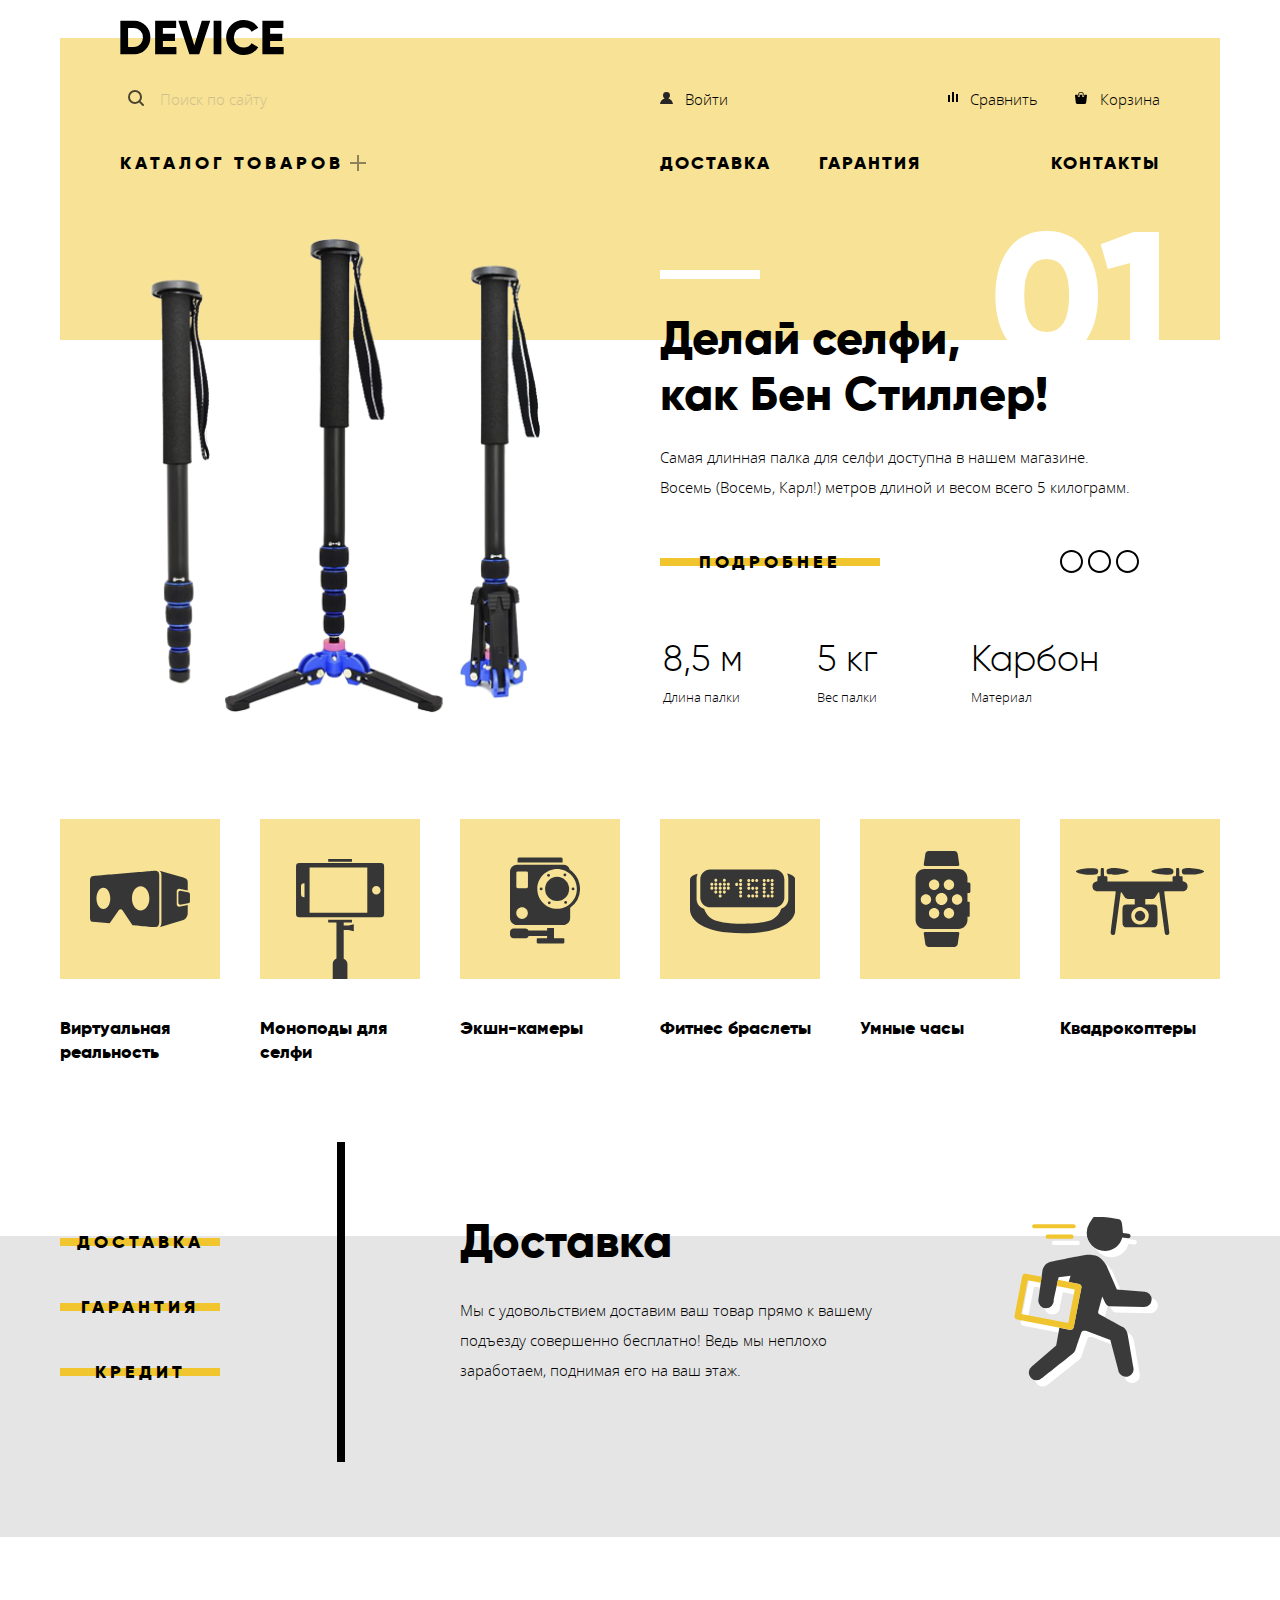
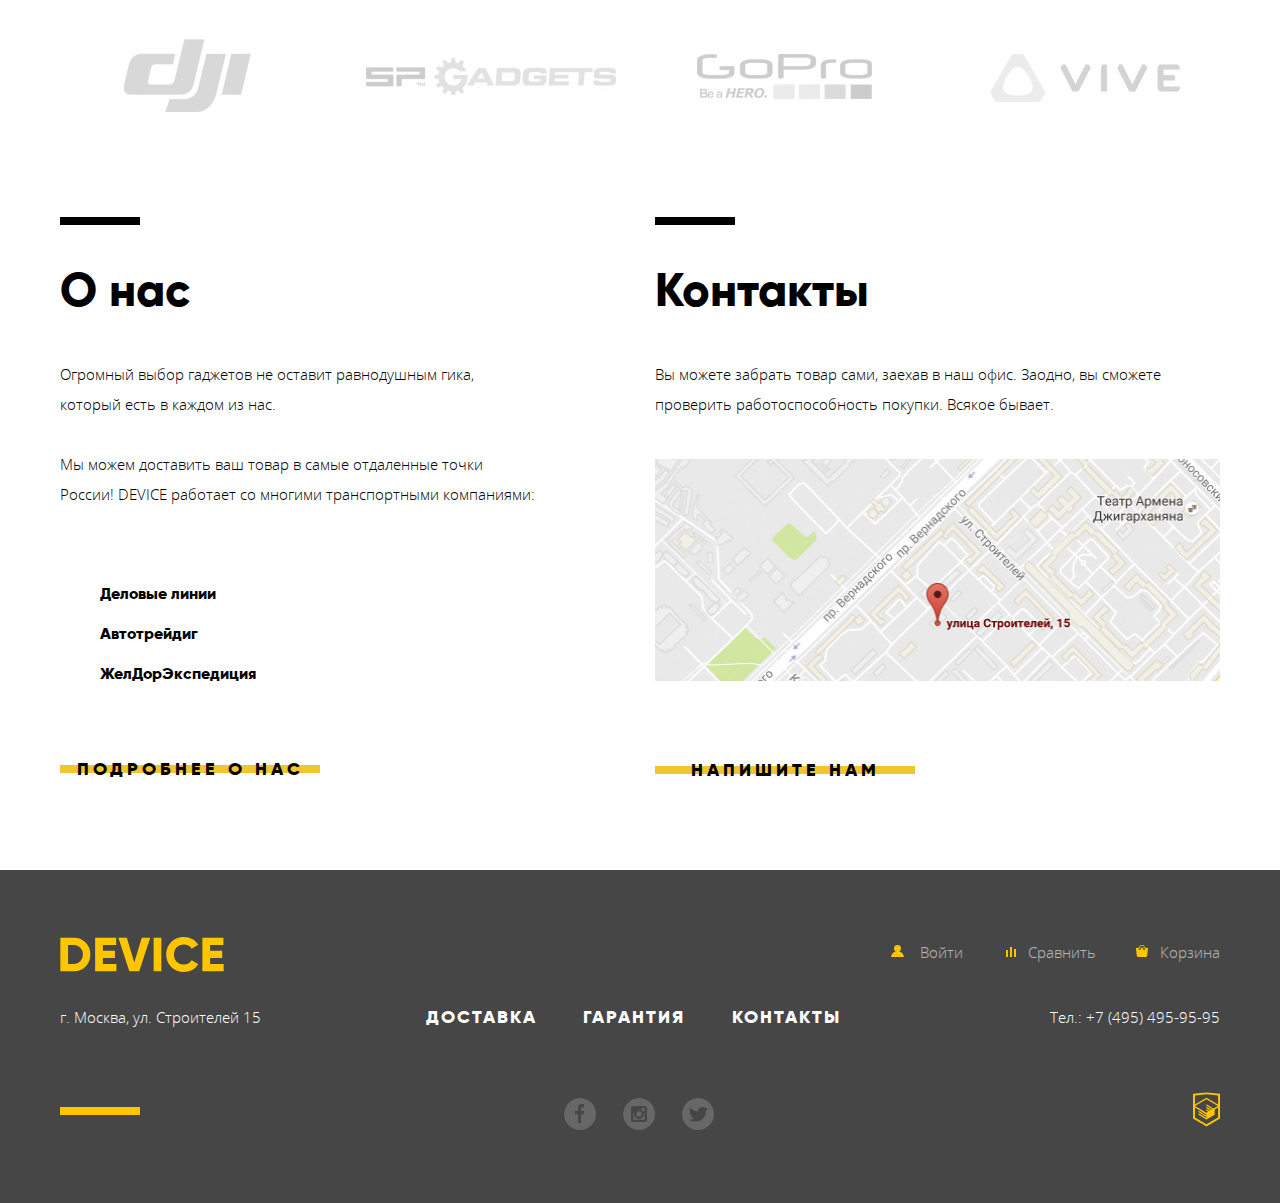
==== commit 1f22ff1f: "15.06" ====
--- a/index.html
+++ b/index.html
@@ -3,8 +3,8 @@
   <head>
     <meta charset="utf-8">
     <title>Dmitry Stepanov: Девайс</title>
-  	<link href="css/normalize.css" rel="stylesheet">
-  	<link href="css/style.css" rel="stylesheet" type="text/css">
+    <link href="css/normalize.css" rel="stylesheet">
+    <link href="css/style.css" rel="stylesheet" type="text/css">
   </head>
   <body>
     <div class="container-centrifier">
@@ -24,13 +24,11 @@
 
       <div class="container">
         <form class="index-search" action="#" method="post">
-          <input class="search-input" type="search" name="search" placeholder="Поиск по сайту">
-          <a class="button search-submit">Найти</a>
+          <input class="index-search-input" type="search" name="search" placeholder="Поиск по сайту">
+          <button class="button search-submit" type="submit">Найти</button>
         </form>
 
-
-
-        <ul class="user-interface">
+        <ul class="user-interface user-interface-header">
           <li class="user-interface-option user-interface-enter"><a href="#">Войти</a></li>
           <li class="user-interface-option user-interface-compare"><a href="#">Сравнить</a></li>
           <li class="user-interface-option user-interface-cart"><a href="#">Корзина</a></li>
@@ -39,34 +37,32 @@
 
       <nav class="nav-index">
         <ul>
-          <div class="container nav-index-left-column">
-            <li class="nav-index-option nav-index-catalog"><a href="catalog.html">Каталог товаров</a>
-              <ul>
-                <div class="container nav-index-catalog-left-column">
-                  <li class="nav-index-catalog-item"><a href="#">Виртуальная реальность</a></li>
-                  <li class="nav-index-catalog-item"><a href="#">Моноподы для селфи</a></li>
-                  <li class="nav-index-catalog-item"><a href="#">Экшн-камеры</a></li>
-                </div>
-                <div class="container nav-index-catalog-middle-column">
-                  <li class="nav-index-catalog-item"><a href="#">Фитнесс-браслеты</a></li>
-                  <li class="nav-index-catalog-item"><a href="#">Умные часы</a></li>
-                </div>
-                <div class="container nav-index-catalog-right-column">
-                  <li class="nav-index-catalog-item"><a href="#">Квадрокоптеры</a></li>
-                </div>
+          <li class="nav-index-option nav-index-catalog"><a href="catalog.html">Каталог товаров</a>
+            <div>
+              <ul class="nav-index-catalog-column nav-index-catalog-left-column">
+                <li class="nav-index-catalog-item"><a href="#">Виртуальная реальность</a></li>
+                <li class="nav-index-catalog-item"><a href="#">Моноподы для селфи</a></li>
+                <li class="nav-index-catalog-item"><a href="#">Экшн-камеры</a></li>
               </ul>
-            </li>
-          </div>
-          <div class="container nav-index-right-column">
-            <li class="nav-index-option"><a href="delivery.html">Доставка</a></li>
-            <li class="nav-index-option"><a href="warranty.html">Гарантия</a></li>
-            <li class="nav-index-option"><a href="contacts.html">Контакты</a></li>
-          </div>
+              <ul class="nav-index-catalog-column nav-index-catalog-left-column">
+                <li class="nav-index-catalog-item"><a href="#">Фитнесс-браслеты</a></li>
+                <li class="nav-index-catalog-item"><a href="#">Умные часы</a></li>
+              </ul>
+              <ul class="nav-index-catalog-column nav-index-catalog-left-column">
+                <li class="nav-index-catalog-item"><a href="#">Квадрокоптеры</a></li>
+              </ul>
+            </div>
+          </li>
+          <li class="nav-index-option nav-index-delivery"><a href="delivery.html">Доставка</a></li>
+          <li class="nav-index-option nav-index-warranty"><a href="warranty.html">Гарантия</a></li>
+          <li class="nav-index-option nav-index-contacts"><a href="contacts.html">Контакты</a></li>
         </ul>
       </nav>
     </header>
+  </div>
 
     <main>
+      <div class="container-centrifier">
       <h1 class="visually-hidden">Интернет-магазин Device</h1>
 
       <section class="main-slider">
@@ -185,18 +181,18 @@
       </ul>
     </div>
 
-      <div class="underlay service-slider-underlay">
-        <div class="container-centrifier">
+
           <section class="service-slider">
-            <div class="container service-slider-column-left">
-              <ul class="service-slider-toggle">
-                <li class="service-slider-toggle-option"><a class="button" href="#service-slide-1">Доставка</a></li>
-                <li class="service-slider-toggle-option"><a class="button" href="#service-slide-2">Гарантия</a></li>
-                <li class="service-slider-toggle-option"><a class="button" href="#service-slide-3">Кредит</a></li>
-              </ul>
-            </div>
-            <div class="container service-slider-column-right">
-              <ul class="service-slider-list">
+            <div class="container-centrifier">
+              <div class="container service-slider-column-left">
+                <ul class="service-slider-toggle">
+                  <li class="service-slider-toggle-option" ><a class="button" href="#service-slide-1" id="service-toggle-1" name="service-toggle">Доставка</a></li>
+                  <li class="service-slider-toggle-option" ><a class="button" href="#service-slide-2" id="service-toggle-2" name="service-toggle">Гарантия</a></li>
+                  <li class="service-slider-toggle-option" ><a class="button" href="#service-slide-3" id="service-toggle-3">Кредит</a></li>
+                </ul>
+              </div>
+              <div class="container service-slider-column-right">
+                <ul class="service-slider-list">
                 <li class="service-slide service-slide-1" id="service-slide-1">
                   <div class="container service-slide-column-left">
                     <h2>Доставка</h2>
@@ -208,16 +204,16 @@
                     <img src="img/svg/delivery.svg" width="160" height="185" alt="Доставка">
                   </div>
                 </li>
-                <li class="service-slide service-slide-2" id="service-slide-2">
-                  <div class="container service-slide-column-left">
-                    <h2>Гарантия</h2>
-                    <p>Если из-за возгорания купленного у нас товара у вас сгорит дом — не переживайте, мы выдадим вам новый.
-                       Товар, не дом, конечно же.
-                    </p>
-                  </div>
-                  <div class="container service-slide-column-right">
-                    <img src="img/svg/warranty.svg" width="160" height="185" alt="Гарантия">
-                  </div>
+                  <li class="service-slide service-slide-2" id="service-slide-2">
+                    <div class="container service-slide-column-left">
+                      <h2>Гарантия</h2>
+                      <p>Если из-за возгорания купленного у нас товара у вас сгорит дом — не переживайте, мы выдадим вам новый.
+                         Товар, не дом, конечно же.
+                      </p>
+                    </div>
+                    <div class="container service-slide-column-right">
+                      <img src="img/svg/warranty.svg" width="160" height="185" alt="Гарантия">
+                    </div>
                   </li>
                   <li class="service-slide service-slide-3" id="service-slide-3">
                     <div class="container service-slide-column-left">
@@ -232,16 +228,25 @@
                   </li>
                 </ul>
              </div>
-          </section>
-      </div>
-    </div>
-
-   <div class="container-centrifier">
+           </div>
+          </section>
+
+
+
+       <div class="container-centrifier">
         <ul class="logotypes-list">
-          <li class="logotype logo-1"></li>
-          <li class="logotype logo-2"></li>
-          <li class="logotype logo-3"></li>
-          <li class="logotype logo-4"></li>
+          <li class="logotype logo-1">
+            <img src="img/logo-1.jpg" width="255" height="80" alt="Логотип 1">
+          </li>
+          <li class="logotype logo-2">
+            <img src="img/logo-2.jpg" width="255" height="80" alt="Логотип 2">
+          </li>
+          <li class="logotype logo-3">
+            <img src="img/logo-3.jpg" width="255" height="80" alt="Логотип 3">
+          </li>
+          <li class="logotype logo-4">
+          <img src="img/logo-4.jpg" width="255" height="80" alt="Логотип 4">
+        </li>
         </ul>
 
         <div class="wrapper">
@@ -260,18 +265,19 @@
           <section class="contacts">
             <h2>Контакты</h2>
             <p>Вы можете забрать товар сами, заехав в наш офис. Заодно, вы сможете проверить работоспособность покупки. Всякое бывает.</p>
-            <img src="img/map.jpg" width="565" height="222" alt="Улица Строителей, 15">
+            <p href="#" class="contacts-button-map">
+              <img src="img/map.jpg" width="565" height="222" alt="Улица Строителей, 15">
+            </p>
             <p>
-              <a class="button" href="#">Напишите нам</a>
+              <a class="button contacts-write-us" href="#">Напишите нам</a>
             </p>
           </section>
+        </div>
       </div>
-    </div>
     </main>
 
-    <div class="underlay footer-underlay">
-      <div class="container-centrifier">
         <footer class="footer">
+          <div class="container-centrifier">
           <section class="footer-top">
 
             <svg class="logo logo-footer" width="164" height="35" xmlns="http://www.w3.org/2000/svg" role="img" aria-label="Логотип магазина DEVICE">
@@ -292,7 +298,7 @@
               <li class="nav-index-option"><a href="warranty.html">Гарантия</a></li>
               <li class="nav-index-option"><a href="contacts.html">Контакты</a></li>
             </ul>
-            <p class="footer-contacts">Тел.: +7 (495) 495-95-95</p>
+            <p class="footer-contacts footer-contacts-tel">Тел.: +7 (495) 495-95-95</p>
           </section>
 
           <section class="footer-bottom">
@@ -306,9 +312,10 @@
               <img src="img/svg/logo-html.svg" width="27" height="35" alt="Логотип HTML академии">
             </a>
           </section>
+          </div>
         </footer>
-      </div>
-    </div>
+
+
 
     <section class="modal modal-login">
       <h2 class="visually-hidden">Форма отправки</h2>
@@ -332,11 +339,85 @@
 
     <section class="modal modal-map">
       <h2 class="visually-hidden">Как доехать</h2>
-      <img src="img/map-big.jpg" width="960" height="560" alt="г. Москва, ул. Строителей 15">
+        <img src="img/map-big.jpg" width="960" height="560" alt="г. Москва, ул. Строителей 15">
       <p>
         <button class="modal-close">Закрыть</button>
       </p>
     </section>
 
+  <script>
+    var link = document.querySelector(".contacts-write-us");
+    var mapLink = document.querySelector(".contacts-button-map")
+    var popup = document.querySelector(".modal-login");
+    var mapPopup = document.querySelector(".modal-map");
+    var form = popup.querySelector("form");
+    var close = popup.querySelector(".modal-close");
+    var mapClose = mapPopup.querySelector(".modal-close");
+    var login = popup.querySelector("[name=user-name]");
+    var email = popup.querySelector("[name=user-email]");
+    var storage = "";
+
+    storage = localStorage.getItem("login");
+
+    link.addEventListener("click", function (evt) {
+      evt.preventDefault();
+      popup.classList.add("modal-show");
+
+      if (storage) {
+        login.value = storage;
+        email.focus();
+      } else {
+        login.focus();
+        }
+    });
+
+    close.addEventListener("click", function (evt) {
+      evt.preventDefault();
+      popup.classList.remove("modal-show");
+      popup.classList.remove("modal-error");
+    });
+
+    form.addEventListener("submit", function (evt) {
+      if (!login.value || !email.value) {
+      evt.preventDefault();
+      popup.classList.remove("modal-error");
+      popup.offsetWidth = popup.offsetWidth;  //разобраться что это означает
+      popup.classList.add("modal-error");
+      console.log("hhhhhhh");
+    } else {
+      localStorage.setItem("login", login.value);
+    }
+    });
+
+    window.addEventListener("keydown", function (evt) {
+      if (evt.keyCode === 27) {
+        evt.preventDefault();
+        if (popup.classList.contains("modal-show")) {
+            popup.classList.remove("modal-show");
+            popup.classList.remove("modal-error");
+        }
+      }
+    });
+
+    mapLink.addEventListener("click", function (evt) {
+      evt.preventDefault();
+      mapPopup.classList.add("modal-show");
+    });
+
+    mapClose.addEventListener("click", function (evt) {
+      evt.preventDefault();
+      mapPopup.classList.remove("modal-show");
+    });
+
+      window.addEventListener("keydown", function (evt) {
+        if (evt.keyCode === 27) {
+          evt.preventDefault();
+          if (mapPopup.classList.contains("modal-show")) {
+              mapPopup.classList.remove("modal-show");
+          }
+        }
+      });
+
+  </script>
   </body>
 </html>
--- a/css/style.css
+++ b/css/style.css
@@ -1,33 +1,68 @@
 @font-face{
-	font-family: 'Gilroy';
-	src: url('../fonts/gilroylight.woff2'),
-			 url('../fonts/gilroylight.woff');
-	font-style: normal;
-	font-weight: lighter;
+  font-family: 'Gilroy';
+  src: url(' ../fonts/gilroylight.woff2'),
+       url(' ../fonts/gilroylight.woff');
+  font-style: normal;
+  font-weight: lighter;
 }
 
 @font-face{
-	font-family: 'Gilroy';
-	src: url('../fonts/gilroyextrabold.woff2'),
-			 url('../fonts/gilroyextrabold.woff');
-	font-style: normal;
-	font-weight: bold;
+  font-family: 'Gilroy';
+  src: url('../fonts/gilroyextrabold.woff2'),
+       url('../fonts/gilroyextrabold.woff');
+  font-style: normal;
+  font-weight: bold;
 }
 
 @font-face{
-	font-family: 'Opensans';
-	src: url('../fonts/opensans.woff2'),
-			 url('../fonts/opensans.woff');
-	font-style: normal;
-	font-weight: normal;
+  font-family: 'Opensans';
+  src: url('../fonts/opensans.woff2'),
+       url('../fonts/opensans.woff');
+  font-style: normal;
+  font-weight: normal;
 }
 
 @font-face{
-	font-family: 'Opensans';
-	src: url('../fonts/opensanslight.woff2'),
-			 url('../fonts/opensanslight.woff');
-	font-style: normal;
-	font-weight: lighter;
+  font-family: 'Opensans';
+  src: url('../fonts/opensanslight.woff2'),
+       url('../fonts/opensanslight.woff');
+  font-style: normal;
+  font-weight: lighter;
+}
+
+@keyframes modal-bounce {
+  0% {
+    transform: translateY(-2000px);
+  }
+  70% {
+    transform: translateY(30px);
+  }
+  90% {
+    transform: translateY(-10px);
+  }
+  100% {
+    transform: translateY(0);
+  }
+}
+
+@keyframes modal-shake {
+  0%,
+  100% {
+    transform: translateX(0);
+  }
+  10%,
+  30%,
+  50%,
+  70%,
+  90% {
+    transform: translateX(10px);
+  }
+  20%,
+  30%,
+  60%,
+  80% {
+    transform: translateX(-10px);
+  }
 }
 
 body {
@@ -35,18 +70,18 @@
   padding: 0;
 
   font-family: 'Opensans', Arial, sans-serif;
-	font-size: 15px;
-	line-height: 30px;
-}
-
-body  .container-centrifier {
-	width: 1200px;
-	margin: 0 auto;
-
-	padding: 0 20px;
-	box-sizing: border-box;
-
-	position: relative;
+  font-size: 15px;
+  line-height: 30px;
+}
+
+.container-centrifier {
+  width: 1200px;
+  margin: 0 auto;
+
+  padding: 0 20px;
+  box-sizing: border-box;
+
+  position: relative;
 }
 
 a {
@@ -55,24 +90,24 @@
 }
 
 .about-us {
-	position: relative;
-
-	padding-right: 140px;
-
-	width: 600px;
+  position: relative;
+
+  padding-right: 120px;
+
+  width: 595px;
 }
 
 .about-us::before {
-	content: "";
-
-	position: absolute;
-	left: 0;
-	top: -10px;
-
-	width: 80px;
-	height: 8px;
-
-	background-color: #000000;
+  content: "";
+
+  position: absolute;
+  left: 0;
+  top: -10px;
+
+  width: 80px;
+  height: 8px;
+
+  background-color: #000000;
 }
 
 .about-us h2 {
@@ -80,77 +115,87 @@
   font-size: 47px;
   line-height: 48px;
   font-weight: bold;
+
+  margin-bottom: 45px;
+}
+
+.about-us p {
+  margin-bottom: 30px;
+}
+
+.about-us p:last-of-type {
+  margin-bottom: 65px;
 }
 
 .about-us .button {
-	width: 260px;
+  width: 260px;
 }
 
 .about-us .transport-company-list li:last-child {
-	margin-bottom: 70px;
+  margin-bottom: 55px;
 }
 
 .breadcrumbs {
-	display: flex;
-
-	margin: 0;
-	margin-left: 80px;
-	margin-bottom: 50px;
-	padding: 0;
-
-	list-style: none;
+  display: flex;
+
+  margin: 0;
+  margin-left: 65px;
+  margin-bottom: 45px;
+  padding: 0;
+
+  list-style: none;
 }
 
 .breadcrumbs li {
-	position: relative;
-	opacity: 0.5;
-
-	margin-right: 42px;
+  position: relative;
+  opacity: 0.5;
+
+  margin-right: 42px;
 }
 
 .breadcrumbs li:hover {
-	opacity: 1;
+  opacity: 1;
 }
 
 .breadcrumbs li:active {
-	opacity: 0.1;
+  opacity: 0.1;
 }
 
 .breadcrumbs li::after {
-	content: "";
-
-	position: absolute;
-	top: 13px;
-	right: -23px;
-
-	width: 8px;
-	height: 8px;
-
-	background-image: url("../img/svg/nav-arrow.svg");
-	background-repeat: no-repeat;
+  content: "";
+
+  position: absolute;
+  top: 13px;
+  right: -23px;
+
+  width: 8px;
+  height: 8px;
+
+  background-image: url("../img/svg/nav-arrow.svg");
+  background-repeat: no-repeat;
 }
 
 .breadcrumbs li:last-child::after {
-	display: none;
+  display: none;
 }
 
 .button {
   display: inline-block;
   font-family: 'Gilroy', Arial, sans-serif;
-	font-size: 18px;
-	line-height: 24px;
+  font-size: 18px;
+  line-height: 24px;
   font-weight: bold;
   text-transform: uppercase;
   text-align: center;
   vertical-align: center;
-	letter-spacing: 2px;
-
-  min-width: 160px;
-
-	padding-top: 8px;
-	padding-bottom: 8px;
-
-	background-image: linear-gradient(to bottom, transparent 40%, #f0c52e 40%, #f0c52e 60%, transparent 60%);
+  letter-spacing: 4px;
+
+
+  padding-top: 8px;
+  padding-bottom: 8px;
+
+  background-color: transparent;
+  background-image: linear-gradient(to bottom, transparent 40%, #f0c52e 40%, #f0c52e 60%, transparent 60%);
 }
 
 .button:hover {
@@ -162,23 +207,28 @@
   color: rgba(0, 0, 0, 0.3);
 }
 
+.catalog-underlay {
+  background-image: linear-gradient(to bottom, hsla(0, 0%, 0%, 0.08) 71px, transparent 71px),
+                    linear-gradient(to right, hsl(0, 0%, 93%) 31.5%, transparent 31.5%);
+}
+
 .contacts {
-	position: relative;
-
-	width: 580px;
+  position: relative;
+
+  width: 585px;
 }
 
 .contacts::before {
-	content: "";
-
-	position: absolute;
-	left: 0;
-	top: -10px;
-
-	width: 80px;
-	height: 8px;
-
-	background-color: #000000;
+  content: "";
+
+  position: absolute;
+  left: 0;
+  top: -10px;
+
+  width: 80px;
+  height: 8px;
+
+  background-color: #000000;
 }
 
 .contacts h2 {
@@ -186,146 +236,163 @@
   font-size: 47px;
   line-height: 48px;
   font-weight: bold;
-}
-
-.contacts img {
-	margin-bottom: 50px;
+
+  margin-bottom: 45px;
+}
+
+.contacts p {
+  margin-bottom: 40px;
+}
+
+.contacts .contacts-button-map {
+  display: block;
+
+  margin-bottom: 60px;
 }
 
 .contacts .button {
-	width: 260px;
+  width: 260px;
 }
 
 .filter {
-	width: 330px;
-	height: 1290px;
-
-	margin-left: -20px;
-	padding-left: 20px;
-
-	background-color: #efefef;
+  width: 330px;
+  height: 1286px;
+}
+
+.filter .button {
+  width: 200px;
+  border: none;
 }
 
 .filters {
-	padding-left: 60px;
-	padding-right: 70px;
+  padding-left: 60px;
+  padding-right: 70px;
 }
 
 .filter h2 {
-	margin: 0;
-	margin-bottom: 70px;
-	margin-left: -20px;
-	padding: 0;
-	padding-left: 20px;
-	padding-top: 23px;
-	padding-right: 110px;
-
-	height: 47px;
-
-	display: block;
-
-	font-family: 'Gilroy', Arial, sans-serif;
+  margin: 0;
+  margin-bottom: 80px;
+  padding: 0;
+  padding-top: 23px;
+  padding-right: 110px;
+
+  height: 47px;
+
+  display: block;
+
+  font-family: 'Gilroy', Arial, sans-serif;
   font-size: 16px;
   line-height: 24px;
   font-weight: bold;
   text-transform: uppercase;
-	letter-spacing: 2px;
-	text-align: center;
-	vertical-align: middle;
-
-	background-color: #dcdcdc;
+  letter-spacing: 2px;
+  text-align: center;
+  vertical-align: middle;
 }
 
 .filter-group {
-	position: relative;
-
-	border: none;
-
-	margin: 0;
-	margin-bottom: 40px;
-	padding: 0;
+  position: relative;
+
+  border: none;
+
+  margin: 0;
+  margin-bottom: 38px;
+  padding: 0;
+}
+
+.filter-color {
+  margin-bottom: 28px;
+}
+
+.filters .bluetooth {
+  margin-bottom: 17px;
 }
 
 .filter-group::before {
-	content: "";
-
-	position: absolute;
-	top: -10px;
-	left:0;
-
-	width: 200px;
-	height: 2px;
-
-	background-color: #000000;
+  content: "";
+
+  position: absolute;
+  top: -10px;
+  left:0;
+
+  width: 200px;
+  height: 2px;
+
+  background-color: #000000;
 }
 
 .filter-group legend {
-	font-family: 'Gilroy', Arial, sans-serif;
+  font-family: 'Gilroy', Arial, sans-serif;
   font-size: 16px;
   line-height: 24px;
-	font-weight: bold;
-
-	margin: 0;
-	margin-bottom: 25px;
-	padding: 0;
+  font-weight: bold;
+
+  margin: 0;
+  margin-bottom: 25px;
+  padding: 0;
 }
 
 .filter-group ul {
-	margin: 0;
-	padding: 0;
-
-	list-style: none;
+  margin: 0;
+  padding: 0;
+
+  list-style: none;
 }
 
 .filter-option   {
-	position: relative;
-
-	padding-left: 40px;
+  position: relative;
+
+  padding-left: 40px;
+  margin-bottom: 10px;
+}
+
+ .filter-option:last-child {
+  margin-bottom: 17px;
 }
 
 .filter-option-checkbox + label::before,
 .filter-option-radio + label::before {
-	content: "";
-
-	position: absolute;
-	top: 3px;
-	left: 0;
-
-	width: 25px;
-	height: 25px;
+  content: "";
+
+  position: absolute;
+  top: 3px;
+  left: 0;
+
+  width: 25px;
+  height: 25px;
 }
 
 .filter-option-checkbox + label::before  {
-	background-image: url('../img/svg/checkbox-off.svg');
-	background-repeat: no-repeat;
+  background-image: url('../img/svg/checkbox-off.svg');
+  background-repeat: no-repeat;
 }
 
 .filter-option-checkbox:hover + label::before  {
-	opacity: 0.5;
+  opacity: 0.5;
 }
 
 .filter-option-checkbox:active + label::before  {
-	background-image: url('../img/svg/checkbox-on.svg');
-	background-repeat: no-repeat;
+  background-image: url('../img/svg/checkbox-on.svg');
+  background-repeat: no-repeat;
 }
 
 .filter-option-checkbox:checked + label::before  {
-	background-image: url('../img/svg/checkbox-on.svg');
-	background-repeat: no-repeat;
+  background-image: url('../img/svg/checkbox-on.svg');
+  background-repeat: no-repeat;
 }
 
 .filter-option-checkbox:checked:hover + label::before  {
-	opacity: 0.5;
+  opacity: 0.5;
 }
 
 .filter-option-checkbox:checked:active + label::before  {
-	background-image: url('../img/svg/checkbox-off.svg');
-	background-repeat: no-repeat;
+  background-image: url('../img/svg/checkbox-off.svg');
+  background-repeat: no-repeat;
 }
 
 .filter-option-radio + label::before  {
-	background-image: url('../img/svg/radio-off.svg');
-	background-repeat: no-repeat;
+  background-image: url('../img/svg/radio-off.svg');
+  background-repeat: no-repeat;
 }
 
 .filter-option-radio:hover + label::before  {
@@ -333,13 +400,13 @@
 }
 
 .filter-option-radio:active + label::before  {
-	background-image: url('../img/svg/radio-on.svg');
-	background-repeat: no-repeat;
+  background-image: url('../img/svg/radio-on.svg');
+  background-repeat: no-repeat;
 }
 
 .filter-option-radio:checked + label::before  {
-	background-image: url('../img/svg/radio-on.svg');
-	background-repeat: no-repeat;
+  background-image: url('../img/svg/radio-on.svg');
+  background-repeat: no-repeat;
 }
 
 .filter-option-radio:checked:hover + label::before  {
@@ -347,40 +414,41 @@
 }
 
 .filter-option-radio:checked:active + label::before  {
-	background-image: url('../img/svg/radio-off.svg');
-	background-repeat: no-repeat;
+  background-image: url('../img/svg/radio-off.svg');
+  background-repeat: no-repeat;
 }
 
 .footer {
-  margin-top: 95px;
-	margin-left: -20px;
-	margin-right: -20px;
-	padding: 67px 20px;
+  margin-top: 40px;
+  padding: 67px 0;
   background-color: #464646;
 }
 
-.footer-underlay {
-	background-color: #464646;
-}
-
 .footer-catalog {
-	margin-top: 0;
+  margin-top: 0;
+  padding-top: 63px;
 }
 
 .footer-top {
-	display: flex;
-	justify-content: space-between;
-  margin: 0 20px 40px 20px;
+  display: flex;
+  justify-content: space-between;
+  margin-bottom: 30px;
+}
+
+.footer-catalog .footer-top {
+  margin-bottom: 23px;
 }
 
 .footer-middle {
-	display: flex;
-	justify-content: space-between;
-  margin: 0 20px 70px 20px;
+  display: flex;
+  justify-content: space-between;
+  margin-bottom: 60px;
 }
 
 .footer-middle p {
   color: #ffffff;
+  margin: 0;
+  padding: 0;
 }
 
 .footer-middle a {
@@ -403,48 +471,51 @@
 
 .footer-middle ul {
   list-style: none;
-	width: 440px;
-
-	display: flex;
-	justify-content: space-between;
-
-	letter-spacing: 2px;
+  width: 415px;
+  padding: 0;
+  margin: 0;
+
+  display: flex;
+  justify-content: space-between;
+
+  letter-spacing: 4px;
+}
+
+.footer-middle .footer-contacts-tel {
+  margin-left: 45px;
 }
 
 .footer-bottom {
-	display: flex;
-	justify-content: space-between;
-
-  margin-left: 20px;
-  margin-right: 20px;
-}
-
-.footer-bottom a {
-  color: #ffffff;         /*Временно*/
+  display: flex;
+  justify-content: space-between;
 }
 
 .footer-bottom img:hover {
-	opacity: 0.6;
+  opacity: 0.6;
 }
 
 .footer-bottom img:active {
-	opacity: 0.3;
+  opacity: 0.3;
 }
 
 .footer-bottom span {
-	display: block;
-
-	width: 80px;
-	height: 8px;
-
-	margin-top: 30px;
-
-	background-color: #ffc600;
+  display: block;
+
+  width: 80px;
+  height: 8px;
+
+  background-color: #ffc600;
+
+  margin-top: 15px;
+}
+
+.footer-bottom .footer-academy-link {
+  margin-left: 50px;
 }
 
 .header-index {
-	min-height: 320px;
-	box-sizing: border-box;
+  height: 320px;
+  box-sizing: border-box;
 
   margin-top: 20px;
   padding: 0 60px;
@@ -453,391 +524,443 @@
 }
 
 .header-index .container {
-	display: flex;
-
-	width: 1040px;
+  display: flex;
+
+  width: 1040px;
 }
 
 .header-inner-page {
-	margin-bottom: 45px;
+  height: 205px;
+  margin-bottom: 32px;
+
+  background-image: linear-gradient(to bottom, #ffffff 9%, #f7e296 9%);
 }
 
 .index-search {
-	position: relative;
-	display: flex;
-}
-
-.index-search input {
-	background-color: #f7e296;
-	border: none;
-
-	width: 240px;
-	height: 50px;
-
-	margin-right: 300px;
-	padding-left: 40px;
-
-	opacity: 0.3;
-}
-
-.index-search input:hover {
-	opacity: 0.6;
-}
-
-.index-search .search-input:focus {
-	opacity: 1;
-
-	outline: none;
-	border-bottom: 2px solid #000000;
+  position: relative;
+  display: flex;
+}
+
+.index-search .index-search-input {
+  background-color: #f7e296;
+  border: none;
+
+  width: 400px;
+  height: 50px;
+
+  margin-right: 140px;
+  padding-left: 40px;
+
+  opacity: 0.3;
+}
+
+.index-search .index-search-input:hover {
+  opacity: 0.6;
+}
+
+.index-search .index-search-input:focus {
+  opacity: 1;
+
+  outline: none;
+  border-bottom: 2px solid #000000;
 }
 
 .index-search::before {
-	content: "";
-
-	position: absolute;
-	top: 16px;
-	left: 8px;
-
-	width: 20px;
-	height: 20px;
-
-	background-image: url('../img/svg/search.svg');
-	background-repeat: no-repeat;
+  content: "";
+
+  position: absolute;
+  top: 16px;
+  left: 8px;
+
+  width: 20px;
+  height: 20px;
+
+  background-image: url('../img/svg/search.svg');
+  background-repeat: no-repeat;
+}
+
+.index-search .button {
+  display: block;
+  position: absolute;
+  top: -4px;
+  right: 100px;
+
+  width: 85px;
+
+  padding-top: 13px;
+  padding-bottom: 13px;
+
+  background-image: none;
+
+  border: 2px solid #000000;
+  z-index: -1;
+}
+
+.index-search .button:hover {
+  background-color: #000000;
+  color: #ffffff;
+  cursor: pointer;
+}
+
+.index-search .button:active {
+  color: rgba(255, 255, 255, 0.3);
+}
+
+.index-search-input:focus + .search-submit {
+  z-index: 10;
 }
 
 .inner-page-main-header {
-	font-family: 'Gilroy', Arial, sans-serif;
-	font-size: 47px;
-	line-height: 56px;
-	font-weight: bold;
-
-  margin: 0;
-	margin-left: 80px;
-	margin-bottom: 35px;
-	padding: 0;
+  font-family: 'Gilroy', Arial, sans-serif;
+  font-size: 47px;
+  line-height: 56px;
+  font-weight: bold;
+
+  margin: 0;
+  margin-left: 65px;
+  margin-bottom: 15px;
+  padding: 0;
 }
 
 .logo {
-	margin-bottom: 25px;
+  margin-bottom: 10px;
 }
 
 .logo-footer {
-	fill: #ffc600;
+  fill: #ffc600;
+  margin-bottom: 0;
 }
 
 .logo:hover {
-	opacity: 0.6;
+  opacity: 0.6;
 }
 
 .logo:active {
-	opacity: 0.3;
+  opacity: 0.3;
 }
 
 .logotypes-list {
-	display: flex;
-
-  margin-bottom: 110px;
+  display: flex;
+
+  margin:0;
+  margin-bottom: 100px;
+  padding: 0;
 
   list-style: none;
 }
 
 .logotype {
-	width: 255px;
-	height: 80px;
+  width: 260px;
+  height: 100px;
+
+  margin-right: 40px;
+}
+
+.logotype img {
+  width: 260px;
+  height: 100px;
+}
+
+.logotype:hover img  {
+  visibility: hidden;
 }
 
 .logo-1 {
-	background-image: url("../img/logo-1.jpg");
-}
-
-.logo-1:hover {
-	background-image: url("../img/logo-1-color.jpg");
-}
+   background-image: url("../img/logo-1-color.jpg");
+ }
 
 .logo-2 {
-	background-image: url("../img/logo-2.jpg");
-}
-
-.logo-2:hover {
-	background-image: url("../img/logo-2-color.jpg");
+  background-image: url("../img/logo-2-color.jpg");
 }
 
 .logo-3 {
-	background-image: url("../img/logo-3.jpg");
-}
-
-.logo-3:hover {
-	background-image: url("../img/logo-3-color.jpg");
+  background-image: url("../img/logo-3-color.jpg");
 }
 
 .logo-4 {
-	background-image: url("../img/logo-4.jpg");
-}
-
-.logo-4:hover {
-	background-image: url("../img/logo-4-color.jpg");
+  background-image: url("../img/logo-4-color.jpg");
 }
 
 .main-slider {
-	position: relative;
-
-	bottom: 105px;
-
-	margin-bottom: 100px;
-	padding: 0 60px;
-
-	z-index: 10;
+  position: relative;
+
+  bottom: 105px;
+
+  margin-bottom: -25px;
+  padding: 0 60px;
+
+  z-index: 10;
 }
 
 .main-slider-list {
   list-style: none;
 
-	margin: 0;
-	padding: 0;
+  margin: 0;
+  padding: 0;
 }
 
 .main-slider-toggler {
-	position: absolute;
-	right: 100px;
-	bottom: 140px;
+  position: absolute;
+  right: 80px;
+  bottom: 150px;
 }
 
 .main-slider-toggler input[type="button"] {
-	font-size: 0;
-
-	width: 24px;
-	height: 24px;
+  font-size: 0;
+
+  width: 24px;
+  height: 24px;
 
   border: none;
   background-color: transparent;
-	background-image: url("../img/svg/slider-button-empty.svg");
-	background-repeat: no-repeat;
+  background-image: url("../img/svg/slider-button-empty.svg");
+  background-repeat: no-repeat;
 }
 
 .main-slide {
-	display: none;
+  display: none;
 }
 
 .main-slide-1 {
-	display: flex;
+  display: flex;
 }
 
 .main-slide-left-column {
-	width: 540px;
+  width: 540px;
 }
 
 .main-slide-right-column {
-	width: 480px;
+  width: 480px;
 }
 
 .main-slide h2 {
   font-family: 'Gilroy', Arial, sans-serif;
-	font-size: 47px;
-	line-height: 56px;
+  font-size: 47px;
+  line-height: 56px;
   font-weight: bold;
 
-	margin: 0;
-	margin-top: 75px;
-	margin-bottom: 30px;
-	padding: 0;
-
-	position: relative;
+  margin: 0;
+  margin-top: 75px;
+  margin-bottom: 20px;
+  padding: 0;
+
+  position: relative;
 }
 
 .main-slide h2::before {
-	content: "";
-
-	position: absolute;
-	top: -40px;
-	left: 0;
-
-	width: 100px;
-	height: 9px;
-
-	background-color: #ffffff;
+  content: "";
+
+  position: absolute;
+  top: -40px;
+  left: 0;
+
+  width: 100px;
+  height: 9px;
+
+  background-color: #ffffff;
 }
 
 .main-slide h2::after {
-	content: "01";
-
-	position: absolute;
-	top: -40px;
-	right: -20px;
-
-	width: 170px;
-	height: 130px;
-
-	color: #ffffff;
-	font-size: 180px;
+  content: "01";
+
+  position: absolute;
+  top: -40px;
+  right: -20px;
+
+  width: 170px;
+  height: 130px;
+
+  color: #ffffff;
+  font-size: 180px;
 }
 
 .main-slide-2 h2::after {
-	content: "02";
+  content: "02";
 }
 
 .main-slide-3 h2::after {
-	content: "04";
+  content: "04";
 }
 
 .main-slide p {
-	margin: 0;
-	margin-bottom: 50px;
-	padding: 0;
+  margin: 0;
+  margin-bottom: 40px;
+  padding: 0;
+}
+
+.main-slide img {
+  padding-left: 30px;
 }
 
 .main-slide .button {
-	margin-bottom: 50px;
+  margin-bottom: 50px;
+  width: 220px;
 }
 
 .main-slide-feature td {
   font-family: 'Gilroy', Arial, sans-serif;
-	font-size: 36px;
-	line-height: 48px;
+  font-size: 36px;
+  line-height: 48px;
   font-weight: lighter;
 
-	width: 160px;
-
-	margin-bottom: 15px;
+  width: 150px;
+
+  margin-bottom: 15px;
 }
 
 .main-slide-feature-description {
   font-size: 13px;
-	line-height: 20px;
+  line-height: 20px;
 }
 
 .modal {
-	position: fixed;
-
-	width: 960px;
-	height: 555px;
-}
+  position: fixed;
+
+  width: 960px;
+  height: 555px;
+
+  display: none;
+}
+
+.modal-show {
+  display: block;
+
+  animation: modal-bounce 0.5s;
+}
+
+.modal-error {
+  animation: modal-shake 0.5s;
+}
+
 
 .modal-login {
-  display: none;
-	top: 30px;
-	left: 120px;
-
-	padding: 85px 100px;
-	box-sizing: border-box;
-
-	background-color: #ffffff;
+  top: 30px;
+  left: 120px;
+
+  padding: 85px 100px;
+  box-sizing: border-box;
+
+  background-color: #ffffff;
 }
 
 .modal-login label {
-	display: block;
+  display: block;
 }
 
 .modal-login-form {
-	display: flex;
-	flex-wrap: wrap;
-	justify-content: space-between;
+  display: flex;
+  flex-wrap: wrap;
+  justify-content: space-between;
 }
 
 .modal-login-form input {
-	background-color: #f2f2f2;
-	box-sizing: border-box;
+  background-color: #f2f2f2;
+  box-sizing: border-box;
 }
 
 .modal-login-form input[type="text"],
 .modal-login-form input[type="email"] {
-	width: 360px;
-	padding: 16px 0 16px 22px;
-
-	border: none;
+  width: 360px;
+  padding: 16px 0 16px 22px;
+
+  border: none;
 }
 
 .modal-login-form input[type="text"] {
-	margin-right: 40px;
+  margin-right: 40px;
 }
 
 .modal-login-form textarea {
-	width: 760px;
-	height: 155px;
-
-	padding-top: 16px;
-	padding-left: 22px;
-
-	background-color: #f2f2f2;
-
-	border: none;
+  width: 760px;
+  height: 155px;
+
+  padding-top: 16px;
+  padding-left: 22px;
+
+  background-color: #f2f2f2;
+
+  border: none;
 }
 
 .modal-login-form input[type="text"]:hover,
 .modal-login-form input[type="email"]:hover,
 .modal-login-form textarea:hover {
-	background-color: #eaeaea;
+  background-color: #eaeaea;
 }
 
 .modal-login-form input[type="text"]:focus,
 .modal-login-form input[type="email"]:focus,
 .modal-login-form textarea:focus {
-	background-color: none;
-	outline: 3px solid #f7e296;
+  background-color: none;
+  outline: 3px solid #f7e296;
 }
 
 .modal-login-form input[type="text"]:invalid,
 .modal-login-form input[type="email"]:invalid,
 .modal-login-form textarea:invalid {
-	background-color: #f6dada;
-	outline: none;
+  background-color: #f6dada;
+  outline: none;
 }
 
 .modal-login-form label {
-	font-family: 'Gilroy', Arial, sans-serif;
-	font-size: 18px;
-	line-height: 24px;
+  font-family: 'Gilroy', Arial, sans-serif;
+  font-size: 18px;
+  line-height: 24px;
   font-weight: bold;
 
-	margin-bottom: 10px;
+  margin-bottom: 10px;
 }
 
 .modal-login-form button {
-	border: none;
+  border: none;
+  width: 200px;
+}
+
+.modal-login-form button:focus {
+  outline: none;
 }
 
 .modal-login-message {
-	margin-top: 35px;
-	margin-bottom: 45px;
+  margin-top: 35px;
+  margin-bottom: 45px;
 }
 
 .modal-map {
-	top: 30px;
-	left: 120px;
-
-	display: none;
+  top: 30px;
+  left: 120px;
 }
 
 .modal-close {
-	position: absolute;
-	right: 25px;
-	top: 25px;
-
-	width: 55px;
-	height: 55px;
-	border: none;
-
-	background-color: transparent;
-	background-image: url("data:image/svg+xml,%3Csvg xmlns='http://www.w3.org/2000/svg' width='55' height='55' viewBox='0 0 55 55'%3E%3Cpath fill='%23F0C52E' d='M27.5 0C12.312 0 0 12.312 0 27.5S12.312 55 27.5 55 55 42.688 55 27.5 42.688 0 27.5 0zm11.476 37.072l-1.486 1.426-9.99-9.574-9.987 9.574-1.488-1.426 9.988-9.573-9.987-9.573 1.487-1.425 9.987 9.573 9.988-9.573 1.487 1.425-9.989 9.574 9.99 9.572z'/%3E%3C/svg%3E");
-	opacity: 0.6;
-
-	font-size: 0;
+  position: absolute;
+  right: 25px;
+  top: 25px;
+
+  width: 55px;
+  height: 55px;
+  border: none;
+
+  background-color: transparent;
+  background-image: url("data:image/svg+xml,%3Csvg xmlns='http://www.w3.org/2000/svg' width='55' height='55' viewBox='0 0 55 55'%3E%3Cpath fill='%23F0C52E' d='M27.5 0C12.312 0 0 12.312 0 27.5S12.312 55 27.5 55 55 42.688 55 27.5 42.688 0 27.5 0zm11.476 37.072l-1.486 1.426-9.99-9.574-9.987 9.574-1.488-1.426 9.988-9.573-9.987-9.573 1.487-1.425 9.987 9.573 9.988-9.573 1.487 1.425-9.989 9.574 9.99 9.572z'/%3E%3C/svg%3E");
+  opacity: 0.6;
+
+  font-size: 0;
 }
 
 .modal-close:hover {
-	opacity: 1;
+  opacity: 1;
 }
 
 .modal-close:active {
-	opacity: 0.3;
+  opacity: 0.3;
 }
 
 .modal-close:focus {
-	outline: none;
+  outline: none;
 }
 
 .nav-index ul {
-	display: flex;
-	justify-content: space-between;
+  display: flex;
+  justify-content: space-between;
 
   padding: 0;
   margin: 0;
@@ -847,59 +970,70 @@
 
 .nav-index  a {
   font-family: 'Gilroy', Arial, sans-serif;
-	font-size: 18px;
-	line-height: 24px;
+  font-size: 18px;
+  line-height: 24px;
   font-weight: bold;
   text-transform: uppercase;
-	letter-spacing: 2px;
-}
-
-.nav-index-right-column {
-	display: flex;
-	justify-content: space-between;
+
 }
 
 .nav-index-catalog {
-	position: relative;
-	width: 540px;
+  position: relative;
+  width: 530px;
+
+  padding-bottom: 140px;
 }
 
 .nav-index-catalog::after {
-	content: "";
-	position: absolute;
-
-	top: 7px;
-	right: 320px;
-
-	width: 17px;
-	height: 17px;
-
-	background-image: url("../img/svg/plus.svg");
-	background-repeat: no-repeat;
-	opacity: 0.5;
+  content: "";
+  position: absolute;
+
+  top: 7px;
+  left: 230px;
+
+  width: 17px;
+  height: 17px;
+
+  background-image: url("../img/svg/plus.svg");
+  background-repeat: no-repeat;
+  opacity: 0.5;
+}
+
+.nav-index-catalog div {
+  display: flex;
+  justify-content: space-between;
+  position: absolute;
+  top: 55px;
+  display: none;
 }
 
 .nav-index-catalog ul {
-	width: 540px;
-	position: absolute;
-	top: 35px;
-	display: none;
-}
-
-.nav-index-catalog:hover ul {
-	display: flex;
-
-	z-index: 20;
-	background-color: #f7e296;
-}
-
-.nav-index-catalog ul div {
-	display: flex;
-	flex-direction: column;
-}
-
-.nav-index-right-column li:last-child {
-	margin-left: 90px;
+  margin-right: 15px;
+}
+
+.nav-index-catalog ul:last-child {
+  margin-right: 0;
+}
+
+.nav-index-catalog:hover div {
+  display: flex;
+
+  z-index: 20;
+  background-color: #f7e296;
+}
+
+.nav-index-catalog ul {
+  display: flex;
+  flex-direction: column;
+  justify-content: flex-start;
+}
+
+.nav-index-option {
+  letter-spacing: 2px;
+}
+
+.nav-index-catalog > a {
+  letter-spacing: 4px;
 }
 
 .nav-index-option:hover > a {
@@ -910,9 +1044,17 @@
   opacity: 0.3;
 }
 
+.nav-index-contacts {
+  margin-left: 120px;
+}
+
+.nav-index-warranty {
+  margin-left: 38px;
+}
+
 .nav-index-catalog-item {
-	margin-bottom: 15px;
-	width: 200px;
+  margin-bottom: 15px;
+  width: 200px;
 }
 
 .nav-index-catalog-item a {
@@ -920,8 +1062,8 @@
   font-size: 15px;
   line-height: 30px;
   text-transform: none;
-  font-weight: normal;
-	letter-spacing: normal;
+  font-weight: lighter;
+  letter-spacing: normal;
 }
 
 .nav-index-catalog-item:hover > a {
@@ -933,596 +1075,666 @@
 }
 
 .pagination {
-	display: flex;
-	justify-content: space-between;
-	align-items: center;
-	width: 760px;
-	height: 70px;
-
-	margin: 0;
-	margin-left: 70px;
-	padding: 0;
-
-	list-style: none;
-
-	background-color: #ebebeb;
+  display: flex;
+  justify-content: space-between;
+  align-items: center;
+  width: 760px;
+  height: 70px;
+
+  margin: 0;
+  margin-left: 70px;
+  margin-bottom: 78px;
+  padding: 0;
+
+  list-style: none;
+
+  background-color: #ebebeb;
 }
 
 .pagination li {
-	text-align: center;
+  text-align: center;
 }
 
 .pagination a {
-	font-family: 'Gilroy', Arial, sans-serif;
-	font-size: 16px;
-	line-height: 24px;
-  font-weight: bold;
-	text-transform: uppercase;
-	letter-spacing: 2px;
-
-	opacity: 0.3;
-}
-
-.pagination a:hover {
-	opacity: 0.6;
-}
-
-.pagination a:active {
-	opacity: 1;
-}
-
-.pagination-control {
-	width: 126px;
-	height: 65px;
-
-  padding-top: 15px;
-	box-sizing: border-box;
-}
-
-.pagination-control-backwards {
-	margin-right: 170px;
-}
-
-.pagination-control-forward {
-	margin-left: 170px;
-}
-
-.pagination-control a {
-	opacity: 1;
-}
-
-.pagination-control:hover {
-	background-color: #d9d9d9;
-}
-
-.pagination-control:active {
-	background-color: #d9d9d9;
-}
-
-.pagination-control:active a {
-	opacity: 0.6;
-}
-
-.popular {
-  display: flex;
-
-  margin-bottom: 180px;
-	padding: 0;
-
-	list-style: none
-}
-
-.popular-item {
-	width: 160px;
-	min-height: 240px;
-
-	margin-right: 40px;
-}
-
-.popular-item:last-child {
-	margin-right: 0;
-}
-
-.popular-image {
-  width: 160px;
-  height: 160px;
-
-	box-sizing: border-box;
-
-  background-color: #f7e296;
-}
-
-.popular-image-1 {
-	padding: 50px 30px;
-}
-
-.popular-image-2 {
-	padding: 40px 35px 0 35px;
-}
-
-.popular-image-3 {
-	padding: 38px 40px 35px 50px;
-}
-
-.popular-image-4 {
-	padding: 50px 45px 25px 30px;
-}
-
-.popular-image-5 {
-	padding: 32px 49px 32px 55px;
-}
-
-.popular-image-6 {
-	padding: 49px 14px 44px 14px;
-}
-
-.popular-item-link:hover .popular-image {
-  background-color: #f0c52e;
-}
-
-.popular-item-link:active .popular-image {
-  opacity: 0.3;
-	background-color: #f0c52e;
-}
-
-.popular-item-link:active .popular-name {
-	opacity: 0.3;
-}
-
-.popular-name {
   font-family: 'Gilroy', Arial, sans-serif;
-	font-size: 18px;
-	line-height: 24px;
-  font-weight: bold;
-}
-
-.products {
-	margin-left: 70px;
-}
-
-.products-list {
-	display: flex;
-	justify-content: space-between;
-	flex-wrap: wrap;
-
-	margin: 0;
-	padding: 0;
-
-	list-style: none;
-}
-
-.product {
-	display: flex;
-	flex-wrap: wrap;
-	justify-content: space-between;
-
-	position: relative;
-
-	width: 360px;
-	min-height: 465px;
-
-	margin-bottom: 30px;
-	margin-right: 40px;
-}
-
-.product:first-child {
-	margin-bottom: 50px;
-}
-
-.product:nth-child(2n) {
-	margin-right: 0;
-}
-
-.product-name {
-	font-family: 'Gilroy', Arial, sans-serif;
-	font-size: 18px;
-	line-height: 24px;
-	font-weight: bold;
-
-	width: 260px;
-	min-height: 40px;
-
-	order: 1;
-}
-
-.product-price {
-	font-family: 'Gilroy', Arial, sans-serif;
-	font-size: 16px;
-	line-height: 24px;
-	font-weight: normal;
-
-	order: 2;
-
-	width: 80px;
-}
-
-.product-new {
-	position: relative;
-}
-
-.product-new::after {
-	content: "NEW";
-	font-size: 14px;
-	line-height: 24px;
-	color: #bebebe;
-	text-align: center;
-
-	padding-top: 18px;
-	padding-bottom: 18px;
-
-	position: absolute;
-	top: 28px;
-	right: 28px;
-
-	width: 60px;
-
-	border: 2px solid #bebebe;
-	border-radius: 50%;
-}
-
-.product-actions {
-	display: none;
-
-	position: absolute;
-	top: 170px;
-	left: 80px;
-
-	width: 200px;
-	margin: 0 auto;
-	margin-left: 20px;
-
-	z-index: 10;
-}
-
-.product-to-bin {
-	border: none;
-}
-
-.product:hover .product-photo {
-	opacity: 0.3;
-}
-
-.product:hover  .product-actions {
-	display: block;
-}
-
-.product:hover  .product-to-bin:focus {
-	outline: none;
-}
-
-.product-to-comparison a {
-	opacity: 0.6;
-}
-
-.product-to-comparison:hover a {
-	opacity: 1;
-}
-
-.product-to-comparison:active a {
-	opacity: 0.3;
-}
-
-.search-input ~ .button {
-	position: absolute;
-	top: -4px;
-	right: 5px;
-	display: none;
-
-	right: 140px;
-
-	width: 85px;
-
-
-	padding-top: 13px;
-	padding-bottom: 13px;
-
-	border: 2px solid #000000;
-	background-image: none;
-}
-
-.search-input:focus ~ .button {
-	display: block;
-}
-
-.search-input:focus ~ .button:hover {
-	background-color: #000000;
-	color: #ffffff;
-}
-
-.search-input ~ .button:active {
-	opacity: 0.3;
-}
-
-.service-slider {
-	display: flex;
-  background-image: linear-gradient(to bottom, #ffffff 6%, #e5e5e5 6%);
-  margin-bottom: 110px;
-	margin-left: -20px;
-	margin-right: -20px;
-
-	padding: 0 20px;
-
-	min-height: 320px;
-
-	box-sizing: border-box;
-}
-
-.service-slider-toggle {
-	position: relative;
-
-  padding: 0;
-  margin: 0;
-  margin-left: 20px;
-
-	width: 300px;
-
-  list-style: none;
-}
-
-.service-slider-toggle::after {
-	content: "";
-
-	position: absolute;
-	top: -100px;
-	right: 30px;
-
-	width: 8px;
-	height: 320px;
-
-	background-color: #000000;
-}
-
-.service-slider-toggle li {
-	position: relative;
-}
-
-.service-slider-toggle li:active::after {
-	content: "";
-
-	position: absolute;
-	top: 0;
-	right: 30px;
-
-	width: 110px;
-	height: 40px;
-
-	background-color: #000000;
-}
-
-.service-slider-underlay {
-	background-image: linear-gradient(to bottom, #ffffff 6%, #e5e5e5 6%);
-}
-
-.service-slide {
-	display: flex;
-	padding-left: 110px;
-
-	display: none;
-}
-
-.service-slide-1 {
-	display: flex;
-}
-
-.service-slide img {
-	margin-right: 80px;
-}
-
-.service-slide p {
-	padding-right: 110px;
-}
-
-.service-slide h2 {
-  font-family: 'Gilroy', Arial, sans-serif;
-	font-size: 47px;
-	line-height: 48px;
-  font-weight: bold;
-
-	margin: 0;
-	margin-bottom: 35px;
-	padding: 0;
-}
-
-.service-slider-list {
-  margin: 0;
-  margin-left: 0px;
-  margin-right: 20px;
-  padding: 0;
-
-  list-style: none;
-}
-
-.service-slider-toggle-option .button {
-  background-image: linear-gradient(to bottom, transparent 40%, #f0c52e 40%, #f0c52e 60%, transparent 60%);
-}
-
-.service-slider-toggle-option:hover .button {
-	background-image: linear-gradient(to bottom, #f0c52e 0%, #f0c52e 100%);
-}
-
-.service-slider-toggle-option:active .button {
-	color: #f7e184;
-	background-image: linear-gradient(to bottom, #000000 0%, #000000 100%);
-}
-
-.social-list {
-	width: 155px;
-
-	list-style: none;
-
-	margin: 0;
-	padding: 0;
-}
-
-.social-list li {
-	display: inline-block;
-
-	width: 33px;
-	height: 33px;
-
-	margin-right: 22px;
-
-	border-radius: 50%;
-
-	font-size: 0;
-
-	opacity: 0.6;
-}
-
-.social-list li:last-child {
-	margin-right: 0;
-}
-
-.social-fb {
-  background-image: url("data:image/svg+xml,%3Csvg xmlns='http://www.w3.org/2000/svg' width='32' height='32' viewBox='0 0 32 32'%3E%3Cpath fill='%237e7e7e' d='M16 0C7.164 0 0 7.163 0 16s7.164 16 16 16c8.837 0 16-7.164 16-16S24.837 0 16 0zm4.062 9.455h-3.021v3.444h3.021v3.445h-3.021v8.61H14.02v-8.61H11v-3.445h3.021V9.455c0-1.902 1.353-3.445 3.021-3.445h3.021v3.445z'/%3E%3C/svg%3E%0A");
-	background-repeat: no-repeat;
-}
-
-.social-ig {
-  background-image: url("data:image/svg+xml,%3Csvg xmlns='http://www.w3.org/2000/svg' width='32' height='32' viewBox='0 0 32 32'%3E%3Cg fill='%237e7e7e'%3E%3Cpath d='M20.916 16a4.938 4.938 0 1 1-9.877 0c0-.394.051-.773.138-1.14h-.897v6.838h11.396V14.86h-.897c.086.367.137.746.137 1.14z'/%3E%3Cpath d='M15.978 18.659c1.466 0 2.659-1.193 2.659-2.659s-1.193-2.659-2.659-2.659c-1.466 0-2.659 1.193-2.659 2.659s1.192 2.659 2.659 2.659zM18.637 10.302h3.039v3.039h-3.039z'/%3E%3Cpath d='M16 0C7.164 0 0 7.164 0 16c0 8.837 7.164 16 16 16 8.837 0 16-7.163 16-16 0-8.836-7.163-16-16-16zm7.955 21.698a2.285 2.285 0 0 1-2.279 2.279H10.279A2.285 2.285 0 0 1 8 21.698V10.302a2.286 2.286 0 0 1 2.279-2.279h11.396a2.286 2.286 0 0 1 2.279 2.279v11.396z'/%3E%3C/g%3E%3C/svg%3E ");
-	background-repeat: no-repeat;
-}
-
-.social-tw {
-	background-image: url("data:image/svg+xml,%3Csvg xmlns='http://www.w3.org/2000/svg' width='32' height='32' viewBox='0 0 32 32'%3E%3Cpath fill='%237e7e7e' d='M16 0C7.164 0 0 7.164 0 16c0 8.837 7.164 16 16 16 8.837 0 16-7.163 16-16 0-8.836-7.163-16-16-16zm7.944 12.809c-.251 6.516-3.463 10.832-10.992 10.702h-.486c-.447 0-4.543-.443-5.344-1.823 2.479.19 4.247-.406 5.12-1.136-1.048-.289-2.923-.461-3.251-2.848.384.104.618.221 1.299.113-1.307-.824-2.758-1.519-2.679-3.643.311.317 1.164.518 1.46.457-.768-.233-2.149-3.244-.974-4.781 1.984 1.79 4.075 3.482 7.804 3.643.227-2.214 1.24-3.699 3.168-4.325 1.84-.479 3.255.26 3.901 1.138.737-.224 1.453-.466 2.193-.685-.004.833-.569 1.463-.935 1.709.747.165 1.423-.475 1.423-.475-.184.963-1.094 1.725-1.707 1.954z'/%3E%3C/svg%3E%0A");
-	background-repeat: no-repeat;
-}
-
-.social-list li:hover {
-	opacity: 1;
-}
-
-.social-list li:active {
-	opacity: 0.3;
-}
-
-.sorting {
-	position: relative;
-
-	display: flex;
-
-	padding-top: 23px;
-	margin-right: -20px;
-	margin-bottom: 70px;
-
-	height: 47px;
-	min-width: 830px;
-
-	background-color: #ebebeb;
-}
-
-.sorting::before,
-.sorting::after {
-	content: " ";
-
-	position: absolute;
-
-	width: 15px;
-	height: 15px;
-}
-
-.sorting::before {
-	top: 30px;
-	right: 60px;
-
-	background-image: url("../img/svg/icon-up-dir.svg");
-	background-repeat: no-repeat;
-
-	opacity: 0.3;
-}
-
-.sorting::after {
-	top: 30px;
-	right: 40px;
-
-	background-image: url("../img/svg/icon-down-dir.svg");
-	background-repeat: no-repeat;
-
-	opacity: 0.3;
-}
-
-.sorting::before:hover: { /*Прояснить этот момент*/
-	opacity: 0.6;
-}
-
-.sorting ul {
-	list-style: none;
-	height: 70px;
-	display: flex;
-
-	margin: 0;
-	margin-top: -4px;
-	padding: 0;
-}
-
-.sorting li {
-	margin-right: 25px;
-}
-
-.sorting a {
-	opacity: 0.3;
-}
-
-.sorting li:hover a {
-	opacity: 0.6;
-}
-
-.sorting li:active a {
-	opacity: 1;
-}
-
-.sorting h2 {
-	font-family: 'Gilroy', Arial, sans-serif;
   font-size: 16px;
   line-height: 24px;
   font-weight: bold;
   text-transform: uppercase;
-	letter-spacing: 2px;
-
-	margin: 0;
-	margin-left: 73px;
-	margin-right: 50px;
-	padding: 0;
+  letter-spacing: 2px;
+
+  opacity: 0.3;
+}
+
+.pagination a:hover {
+  opacity: 0.6;
+}
+
+.pagination a:active {
+  opacity: 1;
+}
+
+.pagination-control {
+  width: 126px;
+  height: 65px;
+
+  padding-top: 15px;
+  box-sizing: border-box;
+}
+
+.pagination-control-backwards {
+  margin-right: 180px;
+}
+
+.pagination-control-forward {
+  margin-left: 175px;
+}
+
+.pagination-control a {
+  opacity: 1;
+}
+
+.pagination-control:hover {
+  background-color: #d9d9d9;
+}
+
+.pagination-control:active {
+  background-color: #d9d9d9;
+}
+
+.pagination-control:active a {
+  opacity: 0.6;
+}
+
+.popular {
+  display: flex;
+
+  margin-bottom: 135px;
+  padding: 0;
+
+  list-style: none
+}
+
+.popular-item {
+  width: 160px;
+  min-height: 240px;
+
+  margin-right: 40px;
+}
+
+.popular-item:last-child {
+  margin-right: 0;
+}
+
+.popular-image {
+  width: 160px;
+  height: 160px;
+
+  margin-bottom: 10px;
+
+  box-sizing: border-box;
+
+  background-color: #f7e296;
+}
+
+.popular-image-1 {
+  padding: 50px 30px;
+}
+
+.popular-image-2 {
+  padding: 40px 35px 0 35px;
+}
+
+.popular-image-3 {
+  padding: 38px 40px 35px 50px;
+}
+
+.popular-image-4 {
+  padding: 30px 25px 25px 30px;
+}
+
+.popular-image-5 {
+  padding: 32px 49px 32px 55px;
+}
+
+.popular-image-6 {
+  padding: 49px 14px 44px 14px;
+}
+
+.popular-item-link:hover .popular-image {
+  background-color: #f0c52e;
+}
+
+.popular-item-link:active .popular-image {
+  opacity: 0.3;
+  background-color: #f0c52e;
+}
+
+.popular-item-link:active .popular-name {
+  opacity: 0.3;
+}
+
+.popular-name {
+  font-family: 'Gilroy', Arial, sans-serif;
+  font-size: 18px;
+  line-height: 24px;
+  font-weight: bold;
+}
+
+.products {
+  margin-left: 70px;
+}
+
+.products-list {
+  display: flex;
+  justify-content: space-between;
+  flex-wrap: wrap;
+
+  margin: 0;
+  padding: 0;
+
+  list-style: none;
+}
+
+.product {
+  display: flex;
+  flex-wrap: wrap;
+  justify-content: space-between;
+
+  position: relative;
+
+  width: 360px;
+  min-height: 465px;
+
+  margin-bottom: 30px;
+  margin-right: 40px;
+}
+
+.product:first-child {
+  margin-bottom: 40px;
+}
+
+.product:nth-child(2n) {
+  margin-right: 0;
+}
+
+.product-photo {
+  margin-bottom: 10px;
+}
+
+.product-name {
+  font-family: 'Gilroy', Arial, sans-serif;
+  font-size: 18px;
+  line-height: 24px;
+  font-weight: bold;
+
+  width: 260px;
+  min-height: 40px;
+
+  margin: 0;
+  padding: 0;
+
+  order: 1;
+}
+
+.product-price {
+  font-family: 'Gilroy', Arial, sans-serif;
+  font-size: 16px;
+  line-height: 24px;
+  font-weight: normal;
+
+  margin: 0;
+  margin-left: 20px;
+  padding: 0;
+
+  order: 2;
+
+  width: 80px;
+}
+
+.product-new {
+  position: relative;
+}
+
+.product-new::after {
+  content: "NEW";
+  font-size: 14px;
+  line-height: 24px;
+  color: #bebebe;
+  text-align: center;
+
+  padding-top: 18px;
+  padding-bottom: 18px;
+
+  position: absolute;
+  top: 28px;
+  right: 28px;
+
+  width: 60px;
+
+  border: 2px solid #bebebe;
+  border-radius: 50%;
+}
+
+.product-actions {
+  display: none;
+
+  position: absolute;
+  top: 170px;
+  left: 60px;
+
+  width: 200px;
+  margin: 0 auto;
+  margin-left: 20px;
+
+  z-index: 10;
+}
+
+.product-to-bin {
+  border: none;
+  display: block;
+  width: 200px;
+}
+
+.product:hover .product-photo {
+  opacity: 0.3;
+}
+
+.product:hover  .product-actions {
+  display: block;
+}
+
+.product:hover  .product-to-bin:focus {
+  outline: none;
+}
+
+.product-to-comparison {
+  text-align: center;
+}
+
+.product-to-comparison a {
+  opacity: 0.6;
+}
+
+.product-to-comparison:hover a {
+  opacity: 1;
+}
+
+.product-to-comparison:active a {
+  opacity: 0.3;
+}
+
+.range-controls {
+  position: relative;
+
+  padding-top: 10px;
+
+  margin-bottom: 7px;
+}
+
+.range-controls .scale {
+  background-color: #dbdbdb;
+
+  height: 2px;
+}
+
+.range-controls .bar {
+  background-color: #91c92f;
+
+  height: 2px;
+
+  width: 60%;
+}
+
+.range-controls .toggle {
+  position: absolute;
+  top: 1px;
+  left: 0;
+
+  width: 4px;
+  height: 4px;
+
+  border: 8px solid #ffffff;
+  border-radius: 50%;
+
+  box-shadow: 0 2px 1px  0 #e0e0e0;
+
+  background-color: #dbdbdb;
+
+  cursor: pointer;
+}
+
+.range-controls .toggle-min {
+  left: -4px;
+}
+
+.range-controls .toggle-max {
+  left: 108px;
+}
+
+.price-controls {
+  font-size: 0;
+}
+
+.price-controls label {
+  display: inline-block;
+  width: 30%;
+
+  font-size: 12px;
+  color: #bfbfbf;
+
+  margin-right: 32px;
+}
+
+.price-controls input {
+  width: 40px;
+
+  padding: 0;
+  margin-left: 3px;
+
+  background-color: #efefef;
+  border: none;
+
+  color: #bfbfbf;
+}
+
+.service-slider {
+  background-image: linear-gradient(to bottom, #ffffff 6%, #e5e5e5 6%);
+  margin-bottom: 90px;
+
+  min-height: 320px;
+}
+
+.service-slider .container-centrifier {
+  display: flex;
+}
+
+.service-slider-toggle {
+  position: relative;
+
+  padding: 0;
+  padding-top: 5px;
+  margin: 0;
+
+  width: 300px;
+
+  list-style: none;
+}
+
+.service-slider-toggle::after {
+  content: "";
+
+  position: absolute;
+  top: -75px;
+  right: 15px;
+
+  width: 8px;
+  height: 320px;
+
+  background-color: #000000;
+}
+
+.service-slider-toggle .button {
+  width: 160px;
+}
+
+.service-slider-toggle li {
+  position: relative;
+  margin-bottom: 25px;
+}
+
+.service-slider-toggle li:active::after {
+  content: "";
+
+  position: absolute;
+  top: 0;
+  right: 20px;
+
+  width: 130px;
+  height: 40px;
+
+  background-color: #000000;
+}
+
+.service-slide {
+  padding-left: 100px;
+
+  display: none;
+}
+
+.service-slide-1 {
+  display: flex;
+}
+
+.service-slide img {
+  margin-right: 40px;
+
+  width: 150px;
+  height: 170px;
+}
+
+.service-slide p {
+  padding-right: 110px;
+}
+
+.service-slide h2 {
+  font-family: 'Gilroy', Arial, sans-serif;
+  font-size: 47px;
+  line-height: 48px;
+  font-weight: bold;
+
+  margin: 0;
+  margin-bottom: 30px;
+  padding: 0;
+}
+
+.service-slider-list {
+  margin: 0;
+  margin-left: 0px;
+  margin-right: 20px;
+  padding: 0;
+
+  list-style: none;
+}
+
+.service-slider-toggle-option .button {
+  background-image: linear-gradient(to bottom, transparent 40%, #f0c52e 40%, #f0c52e 60%, transparent 60%);
+}
+
+.service-slider-toggle-option:hover .button {
+  background-image: linear-gradient(to bottom, #f0c52e 0%, #f0c52e 100%);
+}
+
+.service-slider-toggle-option:active .button {
+  color: #f7e184;
+  background-image: linear-gradient(to bottom, #000000 0%, #000000 100%);
+}
+
+.social-list {
+  width: 155px;
+
+  list-style: none;
+
+  margin: 0;
+  padding: 0;
+}
+
+.social-list li {
+  display: inline-block;
+
+  width: 33px;
+  height: 33px;
+
+  margin-right: 22px;
+
+  border-radius: 50%;
+
+  font-size: 0;
+
+  opacity: 0.6;
+}
+
+.social-list li:last-child {
+  margin-right: 0;
+}
+
+.social-fb {
+  background-image: url("data:image/svg+xml,%3Csvg xmlns='http://www.w3.org/2000/svg' width='32' height='32' viewBox='0 0 32 32'%3E%3Cpath fill='%237e7e7e' d='M16 0C7.164 0 0 7.163 0 16s7.164 16 16 16c8.837 0 16-7.164 16-16S24.837 0 16 0zm4.062 9.455h-3.021v3.444h3.021v3.445h-3.021v8.61H14.02v-8.61H11v-3.445h3.021V9.455c0-1.902 1.353-3.445 3.021-3.445h3.021v3.445z'/%3E%3C/svg%3E%0A");
+  background-repeat: no-repeat;
+}
+
+.social-ig {
+  background-image: url("data:image/svg+xml,%3Csvg xmlns='http://www.w3.org/2000/svg' width='32' height='32' viewBox='0 0 32 32'%3E%3Cg fill='%237e7e7e'%3E%3Cpath d='M20.916 16a4.938 4.938 0 1 1-9.877 0c0-.394.051-.773.138-1.14h-.897v6.838h11.396V14.86h-.897c.086.367.137.746.137 1.14z'/%3E%3Cpath d='M15.978 18.659c1.466 0 2.659-1.193 2.659-2.659s-1.193-2.659-2.659-2.659c-1.466 0-2.659 1.193-2.659 2.659s1.192 2.659 2.659 2.659zM18.637 10.302h3.039v3.039h-3.039z'/%3E%3Cpath d='M16 0C7.164 0 0 7.164 0 16c0 8.837 7.164 16 16 16 8.837 0 16-7.163 16-16 0-8.836-7.163-16-16-16zm7.955 21.698a2.285 2.285 0 0 1-2.279 2.279H10.279A2.285 2.285 0 0 1 8 21.698V10.302a2.286 2.286 0 0 1 2.279-2.279h11.396a2.286 2.286 0 0 1 2.279 2.279v11.396z'/%3E%3C/g%3E%3C/svg%3E ");
+  background-repeat: no-repeat;
+}
+
+.social-tw {
+  background-image: url("data:image/svg+xml,%3Csvg xmlns='http://www.w3.org/2000/svg' width='32' height='32' viewBox='0 0 32 32'%3E%3Cpath fill='%237e7e7e' d='M16 0C7.164 0 0 7.164 0 16c0 8.837 7.164 16 16 16 8.837 0 16-7.163 16-16 0-8.836-7.163-16-16-16zm7.944 12.809c-.251 6.516-3.463 10.832-10.992 10.702h-.486c-.447 0-4.543-.443-5.344-1.823 2.479.19 4.247-.406 5.12-1.136-1.048-.289-2.923-.461-3.251-2.848.384.104.618.221 1.299.113-1.307-.824-2.758-1.519-2.679-3.643.311.317 1.164.518 1.46.457-.768-.233-2.149-3.244-.974-4.781 1.984 1.79 4.075 3.482 7.804 3.643.227-2.214 1.24-3.699 3.168-4.325 1.84-.479 3.255.26 3.901 1.138.737-.224 1.453-.466 2.193-.685-.004.833-.569 1.463-.935 1.709.747.165 1.423-.475 1.423-.475-.184.963-1.094 1.725-1.707 1.954z'/%3E%3C/svg%3E%0A");
+  background-repeat: no-repeat;
+}
+
+.social-list li:hover {
+  opacity: 1;
+}
+
+.social-list li:active {
+  opacity: 0.3;
+}
+
+.sorting {
+  position: relative;
+
+  display: flex;
+
+  padding-top: 23px;
+  margin-bottom: 70px;
+
+  height: 47px;
+  min-width: 830px;
+}
+
+.sorting-button {
+  position: absolute;
+  top: 30px;
+  right: 0;
+
+  padding: 0;
+
+  width: 15px;
+  height: 15px;
+
+  border: none;
+  background-color: transparent;
+
+  opacity: 0.3;
+}
+
+.sorting-button:hover {
+  opacity: 0.6;
+}
+
+.sorting-button:active {
+  opacity: 1;
+}
+
+.sorting-button:focus {
+  outline: none;
+}
+
+.sorting-button-increase {
+  background-image: url("../img/svg/icon-up-dir.svg");
+  background-repeat: no-repeat;
+
+  right: 25px;
+}
+
+.sorting-button-decrease {
+  background-image: url("../img/svg/icon-down-dir.svg");
+  background-repeat: no-repeat;
+
+  right: -5px;
+}
+
+.sorting ul {
+  list-style: none;
+  height: 70px;
+  display: flex;
+
+  margin: 0;
+  margin-top: -4px;
+  margin-left: 20px;
+  padding: 0;
+}
+
+.sorting li {
+  margin-right: 25px;
+}
+
+.sorting a {
+  opacity: 0.3;
+}
+
+.sorting li:hover a {
+  opacity: 0.6;
+}
+
+.sorting li:active a {
+  opacity: 1;
+}
+
+.sorting h2 {
+  font-family: 'Gilroy', Arial, sans-serif;
+  font-size: 16px;
+  line-height: 24px;
+  font-weight: bold;
+  text-transform: uppercase;
+  letter-spacing: 2px;
+
+  margin: 0;
+  margin-left: 73px;
+  margin-right: 50px;
+  padding: 0;
 }
 
 .transport-company-list {
-	list-style: none;
+  list-style: none;
 }
 
 .transport-company-list li {
-	font-family: 'Gilroy', Arial, sans-serif;
+  font-family: 'Gilroy', Arial, sans-serif;
   font-size: 16px;
   line-height: 40px;
   font-weight: bold;
 }
 
-.underlay {
-	width: 100%;
-}
-
 .user-interface {
-	display: flex;
-	justify-content: space-between;
-
-	width: 500px;
-
-  padding: 0;
-  margin: 0;
-	margin-bottom: 50px;
+  display: flex;
+  justify-content: space-between;
+
+  width: 500px;
+
+  padding: 0;
+  margin: 0;
+  margin-bottom: 34px;
 
   list-style: none;
 }
 
+.user-interface-header li {
+  padding-top: 10px;
+}
+
 .user-interface-footer {
-	width: 360px;
+  width: 325px;
+  margin-bottom: 0;
 }
 
 .user-interface-footer-catalog {
-	width: 460px;
+  width: 475px;
 }
 
 .user-interface-option {
-	position: relative;
+  position: relative;
 }
 
 .user-interface-option::before {
@@ -1534,61 +1746,65 @@
 }
 
 .user-interface-option:hover::before {
-	opacity: 0.6;
+  opacity: 0.6;
 }
 
 .user-interface-option:active::before {
-	opacity: 0.3;
+  opacity: 0.3;
 }
 
 .user-interface-enter {
-	padding-left: 25px;
-	margin-right: 180px;
+  padding-left: 25px;
+  margin-right: 180px;
 }
 
 .user-interface-enter::before {
-	top: 10px;
+  top: 18px;
   left: 0px;
 
-	background-image: url("../img/svg/user.svg");
-	background-repeat: no-repeat;
+  background-image: url("../img/svg/user.svg");
+  background-repeat: no-repeat;
 }
 
 .user-interface-exit {
-	opacity: 0.3;
+  opacity: 0.3;
+}
+
+.user-interface-inner-page li {
+  padding-top: 7px;
 }
 
 .user-interface-inner-page .user-interface-enter {
-	margin-right: 18px;
+  margin-right: 22px;
 }
 
 .user-interface-footer .user-interface-enter  {
-	 margin: 0;
+   margin: 0;
 }
 
 .user-interface-footer .user-interface-enter::before  {
-	top: 10px;
-	left: 0px;
+  top: 8px;
+  left: -4px;
 
  background-image: url("data:image/svg+xml,%3Csvg xmlns='http://www.w3.org/2000/svg' width='13' height='12' viewBox='0 0 13 12'%3E%3Cpath fill='%23ffc600' d='M.032 12h12.937c-.163-2.643-2.074-4.837-4.671-5.543a3.47 3.47 0 0 0 1.687-2.972 3.485 3.485 0 0 0-6.97 0c0 1.264.68 2.361 1.688 2.972C2.106 7.163.194 9.357.032 12z'/%3E%3C/svg%3E%0A");
  background-repeat: no-repeat;
 }
 
 .user-interface-cart::before {
-	top: 10px;
+  top: 18px;
   left: -25px;
 
-	background-image: url("../img/svg/cart.svg");
-	background-repeat: no-repeat;
+  background-image: url("../img/svg/cart.svg");
+  background-repeat: no-repeat;
 }
 
 .user-interface-inner-page .user-interface-cart {
-	margin-left: 65px;
+  margin-left: 65px;
 }
 
 .user-interface-footer .user-interface-cart::before  {
-  top: 10px;
-  left: -25px;
+  top: 8px;
+  left: -24px;
 
   background-image: url("data:image/svg+xml,%3Csvg xmlns='http://www.w3.org/2000/svg' width='12' height='12' viewBox='0 0 12 12'%3E%3Cpath fill='%23ffc600' d='M11.864 3.017a.429.429 0 0 0-.327-.154H9.225V4.09c0 .563-.484 1.022-1.08 1.022-.594 0-1.078-.458-1.078-1.022V2.863H4.909V4.09c0 .563-.485 1.022-1.08 1.022-.595 0-1.078-.458-1.078-1.022V2.863H.438a.43.43 0 0 0-.327.154.472.472 0 0 0-.108.358l.776 7.134c.015.806.642 1.455 1.411 1.455h7.595c.77 0 1.396-.649 1.411-1.455l.776-7.134a.476.476 0  0 0-.108-.358z'/%3E%3Cpath fill='%23ffc600' d='M3.829 4.499c.239 0 .433-.184.433-.409V1.84c0-.632.672-1.022 1.295-1.022h1.079c.655 0 1.078.401 1.078 1.022v2.25c0 .225.194.409.431.409.239 0 .433-.184.433-.409V1.84C8.577.773 7.761 0 6.636 0H5.557c-1.19 0-2.159.826-2.159 1.84v2.25c0 .225.194.409.431.409z'/%3E%3C/svg%3E%0A");
   background-repeat: no-repeat;
@@ -1596,19 +1812,23 @@
 
 .user-interface-footer-catalog .user-interface-cart,
 .user-interface-footer-catalog .user-interface-compare {
-	margin-left: 60px;
+  margin-left: 50px;
+}
+
+.user-interface-footer-catalog .user-interface-exit {
+  margin-left: 10px;
 }
 
 .user-interface-compare::before {
-	top: 10px;
+  top: 18px;
   left: -22px;
 
-	background-image: url("../img/svg/compare.svg");
-	background-repeat: no-repeat;
+  background-image: url("../img/svg/compare.svg");
+  background-repeat: no-repeat;
 }
 
 .user-interface-inner-page .user-interface-compare {
-	margin-left: 85px;
+  margin-left: 85px;
 }
 
 .user-interface-footer .user-interface-compare::before  {
@@ -1631,8 +1851,6 @@
   opacity: 0.3;
 }
 
-
-
 .user-interface-footer .user-interface-option a {
   color: #ffffff;
   opacity: 0.6;
@@ -1646,11 +1864,10 @@
   opacity: 0.3;
 }
 
-
 .visually-hidden {
   display: none;
 }
 
 .wrapper {
-	display: flex;
-}
+  display: flex;
+}
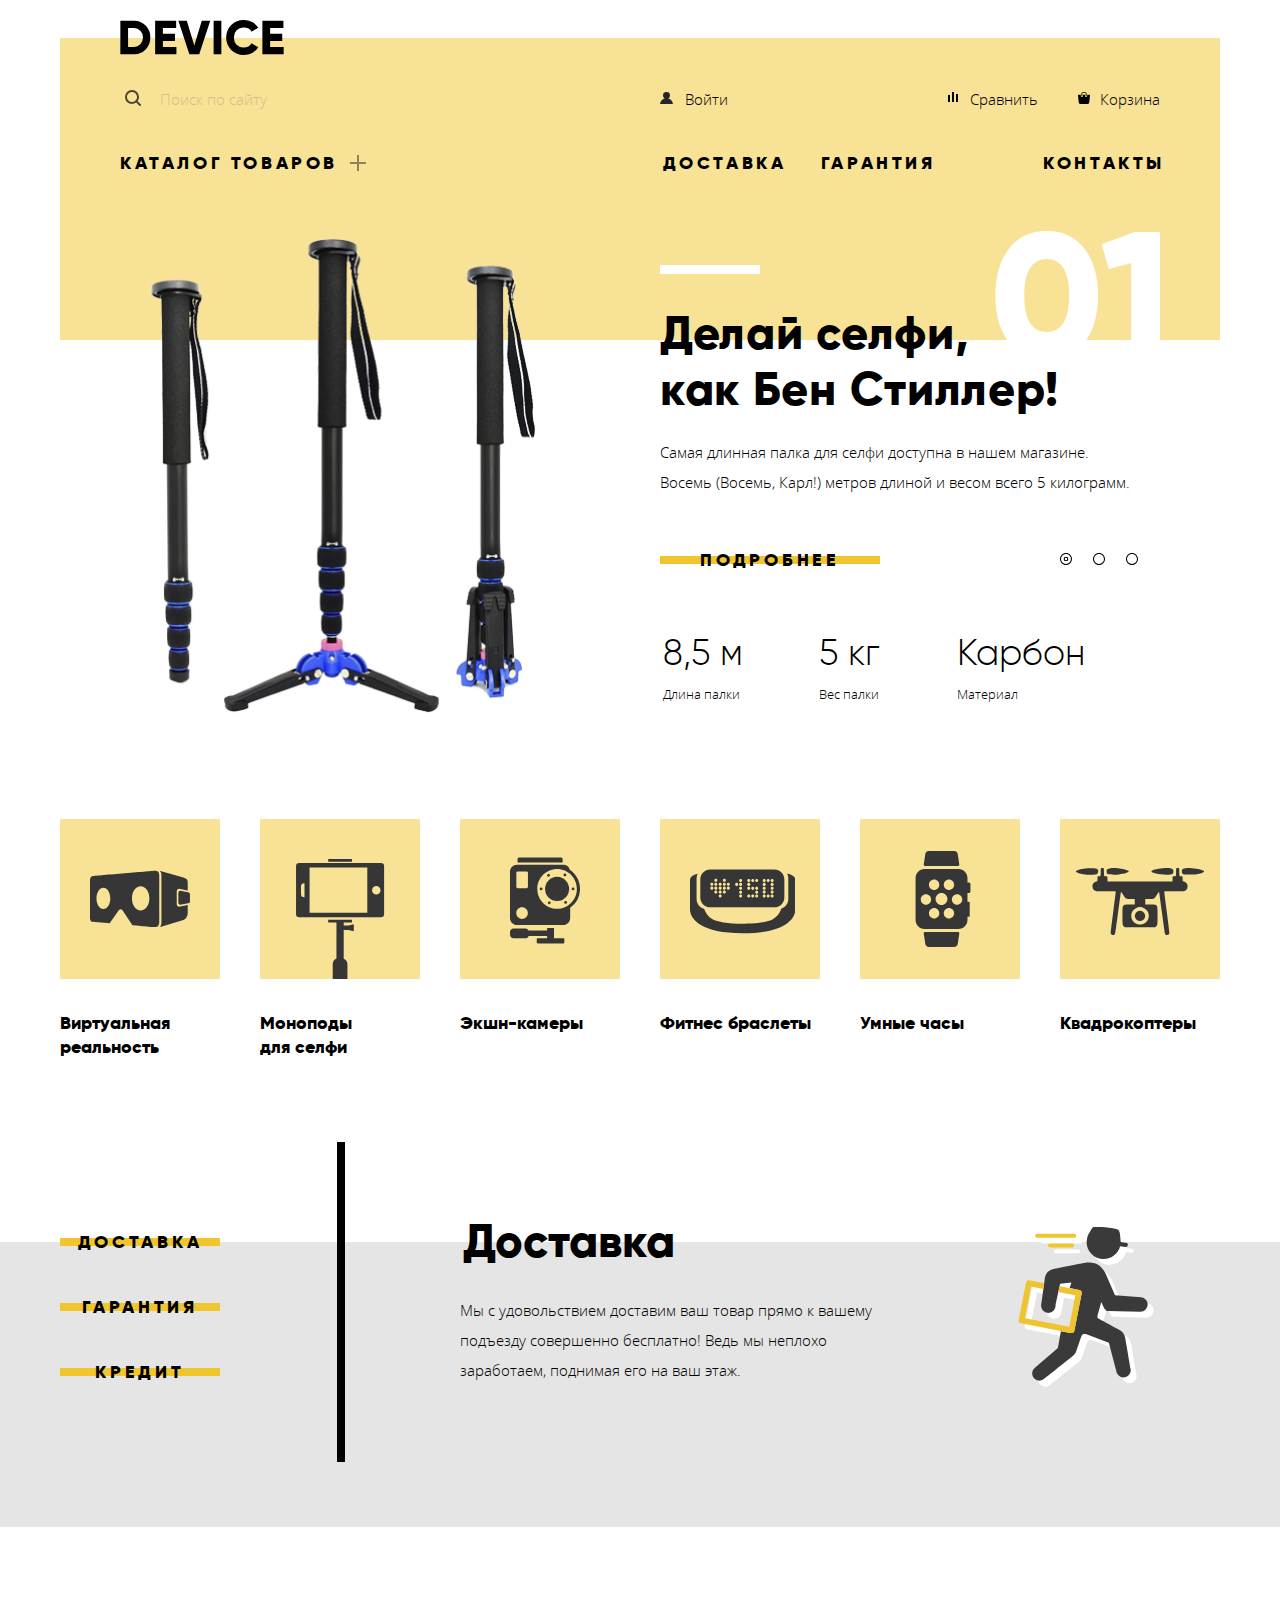
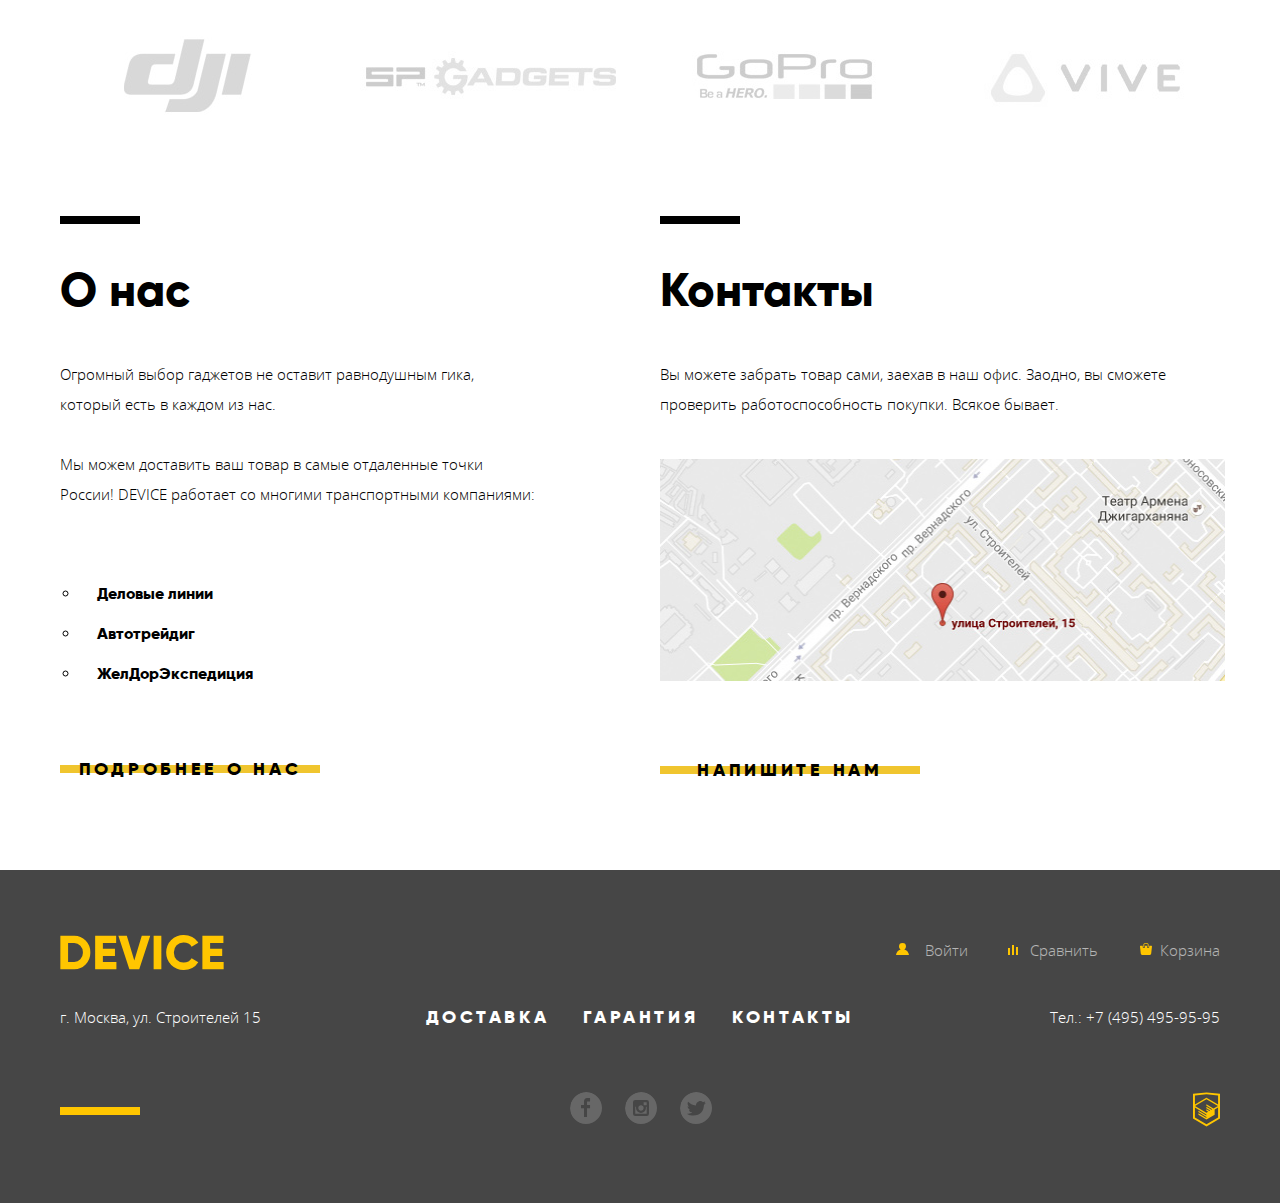
==== commit 7f94ec61: "20.06" ====
--- a/index.html
+++ b/index.html
@@ -4,236 +4,235 @@
     <meta charset="utf-8">
     <title>Dmitry Stepanov: Девайс</title>
     <link href="css/normalize.css" rel="stylesheet">
-    <link href="css/style.css" rel="stylesheet" type="text/css">
+    <link href="css/min.style.css" rel="stylesheet" type="text/css">
   </head>
   <body>
+
+    <div hidden>
+      <svg class="Logo-Source" xmlns="http://www.w3.org/2000/svg">
+        <symbol id="logo" viewBox="0 0 164 35">
+          <path d="m0.35 0.7v33.6h13.532a15.723 15.723 0 0 0 11.72-4.824 16.464 16.464 0 0 0 4.712-11.976 16.465 16.465 0 0 0-4.712-11.976 15.723 15.723 0 0 0-11.72-4.824zm7.733 26.208v-18.819h5.8a8.648 8.648 0 0 1 6.5 2.568 9.412 9.412 0 0 1 2.489 6.84 9.41 9.41 0 0 1-2.489 6.84 8.646 8.646 0 0 1-6.5 2.568h-5.8zm34.8-5.952h12.082v-7.3h-12.086v-5.567h13.291v-7.389h-21.024v33.6h21.265v-7.392h-13.532v-5.952zm36.343 13.344 11.019-33.6h-8.458l-7.491 24.72-7.491-24.72h-8.457l11.019 33.6zm14.4 0h7.733v-33.6h-7.733zm38.615-1.416a15.514 15.514 0 0 0 6.041-5.688l-6.67-3.84a7.488 7.488 0 0 1-3.165 3.024 9.874 9.874 0 0 1-4.664 1.1 9.594 9.594 0 0 1-7.177-2.736 9.907 9.907 0 0 1-2.682-7.248 9.908 9.908 0 0 1 2.682-7.248 9.594 9.594 0 0 1 7.177-2.736 9.914 9.914 0 0 1 4.64 1.08 7.6 7.6 0 0 1 3.189 3.048l6.67-3.84a15.881 15.881 0 0 0-6.09-5.688 17.419 17.419 0 0 0-8.409-2.088 17.12 17.12 0 0 0-17.592 17.472 17.12 17.12 0 0 0 17.589 17.476 17.519 17.519 0 0 0 8.458-2.088zm17.881-11.928h12.082v-7.3h-12.085v-5.567h13.29v-7.389h-21.022v33.6h21.264v-7.392h-13.532v-5.952z"/>
+        </symbol>
+      </svg>
+    </div>
+
     <div class="container-centrifier">
 
-      <div hidden>
-        <svg class="Logo-Source" xmlns="http://www.w3.org/2000/svg">
-        <symbol id="logo" viewBox="0 0 164 35">
-         <path d="m0.35 0.7v33.6h13.532a15.723 15.723 0 0 0 11.72-4.824 16.464 16.464 0 0 0 4.712-11.976 16.465 16.465 0 0 0-4.712-11.976 15.723 15.723 0 0 0-11.72-4.824zm7.733 26.208v-18.819h5.8a8.648 8.648 0 0 1 6.5 2.568 9.412 9.412 0 0 1 2.489 6.84 9.41 9.41 0 0 1-2.489 6.84 8.646 8.646 0 0 1-6.5 2.568h-5.8zm34.8-5.952h12.082v-7.3h-12.086v-5.567h13.291v-7.389h-21.024v33.6h21.265v-7.392h-13.532v-5.952zm36.343 13.344 11.019-33.6h-8.458l-7.491 24.72-7.491-24.72h-8.457l11.019 33.6zm14.4 0h7.733v-33.6h-7.733zm38.615-1.416a15.514 15.514 0 0 0 6.041-5.688l-6.67-3.84a7.488 7.488 0 0 1-3.165 3.024 9.874 9.874 0 0 1-4.664 1.1 9.594 9.594 0 0 1-7.177-2.736 9.907 9.907 0 0 1-2.682-7.248 9.908 9.908 0 0 1 2.682-7.248 9.594 9.594 0 0 1 7.177-2.736 9.914 9.914 0 0 1 4.64 1.08 7.6 7.6 0 0 1 3.189 3.048l6.67-3.84a15.881 15.881 0 0 0-6.09-5.688 17.419 17.419 0 0 0-8.409-2.088 17.12 17.12 0 0 0-17.592 17.472 17.12 17.12 0 0 0 17.589 17.476 17.519 17.519 0 0 0 8.458-2.088zm17.881-11.928h12.082v-7.3h-12.085v-5.567h13.29v-7.389h-21.022v33.6h21.264v-7.392h-13.532v-5.952z"/>
-         </symbol>
-         </svg>
-      </div>
-
-    <header class="header-index">
-      <svg class="logo" width="164" height="35" xmlns="http://www.w3.org/2000/svg" role="img" aria-label="Логотип магазина DEVICE">
-        <use xlink:href="#logo" aria-hidden="true"></use>
-      </svg>
-
-      <div class="container">
-        <form class="index-search" action="#" method="post">
-          <input class="index-search-input" type="search" name="search" placeholder="Поиск по сайту">
-          <button class="button search-submit" type="submit">Найти</button>
-        </form>
-
-        <ul class="user-interface user-interface-header">
-          <li class="user-interface-option user-interface-enter"><a href="#">Войти</a></li>
-          <li class="user-interface-option user-interface-compare"><a href="#">Сравнить</a></li>
-          <li class="user-interface-option user-interface-cart"><a href="#">Корзина</a></li>
-        </ul>
-      </div>
-
-      <nav class="nav-index">
-        <ul>
-          <li class="nav-index-option nav-index-catalog"><a href="catalog.html">Каталог товаров</a>
-            <div>
-              <ul class="nav-index-catalog-column nav-index-catalog-left-column">
-                <li class="nav-index-catalog-item"><a href="#">Виртуальная реальность</a></li>
-                <li class="nav-index-catalog-item"><a href="#">Моноподы для селфи</a></li>
-                <li class="nav-index-catalog-item"><a href="#">Экшн-камеры</a></li>
-              </ul>
-              <ul class="nav-index-catalog-column nav-index-catalog-left-column">
-                <li class="nav-index-catalog-item"><a href="#">Фитнесс-браслеты</a></li>
-                <li class="nav-index-catalog-item"><a href="#">Умные часы</a></li>
-              </ul>
-              <ul class="nav-index-catalog-column nav-index-catalog-left-column">
-                <li class="nav-index-catalog-item"><a href="#">Квадрокоптеры</a></li>
-              </ul>
-            </div>
-          </li>
-          <li class="nav-index-option nav-index-delivery"><a href="delivery.html">Доставка</a></li>
-          <li class="nav-index-option nav-index-warranty"><a href="warranty.html">Гарантия</a></li>
-          <li class="nav-index-option nav-index-contacts"><a href="contacts.html">Контакты</a></li>
-        </ul>
-      </nav>
-    </header>
-  </div>
+      <header class="header-index">
+
+        <svg class="logo" width="164" height="35" xmlns="http://www.w3.org/2000/svg" role="img" aria-label="Логотип магазина DEVICE">
+          <use xlink:href="#logo" aria-hidden="true"></use>
+        </svg>
+
+        <div class="container">
+          <form class="index-search" action="#" method="post">
+            <label class="visually-hidden" for="search">Поиск по сайту</label>
+            <input class="index-search-input" id="search" type="search" name="search" placeholder="Поиск по сайту">
+            <button class="button search-submit" type="submit">Найти</button>
+          </form>
+          <ul class="user-interface user-interface-header">
+            <li class="user-interface-option user-interface-enter"><a href="#">Войти</a></li>
+            <li class="user-interface-option user-interface-compare"><a href="#">Сравнить</a></li>
+            <li class="user-interface-option user-interface-cart"><a href="#">Корзина</a></li>
+          </ul>
+        </div>
+
+        <nav class="nav-index">
+          <ul>
+            <li class="nav-index-option nav-index-catalog"><a href="catalog.html">Каталог товаров</a>
+              <div>
+                <ul class="nav-index-catalog-column nav-index-catalog-left-column">
+                  <li class="nav-index-catalog-item"><a href="#">Виртуальная реальность</a></li>
+                  <li class="nav-index-catalog-item"><a href="#">Моноподы для селфи</a></li>
+                  <li class="nav-index-catalog-item"><a href="#">Экшн-камеры</a></li>
+                </ul>
+                <ul class="nav-index-catalog-column nav-index-catalog-left-column">
+                  <li class="nav-index-catalog-item"><a href="#">Фитнесс-браслеты</a></li>
+                  <li class="nav-index-catalog-item"><a href="#">Умные часы</a></li>
+                </ul>
+                <ul class="nav-index-catalog-column nav-index-catalog-left-column">
+                  <li class="nav-index-catalog-item"><a href="#">Квадрокоптеры</a></li>
+                </ul>
+              </div>
+            </li>
+            <li class="nav-index-option nav-index-delivery"><a href="delivery.html">Доставка</a></li>
+            <li class="nav-index-option nav-index-warranty"><a href="warranty.html">Гарантия</a></li>
+            <li class="nav-index-option nav-index-contacts"><a href="contacts.html">Контакты</a></li>
+          </ul>
+        </nav>
+      </header>
+    </div>
 
     <main>
       <div class="container-centrifier">
-      <h1 class="visually-hidden">Интернет-магазин Device</h1>
-
-      <section class="main-slider">
-        <form class="main-slider-toggler" action="#" method="post">
+        <h1 class="visually-hidden">Интернет-магазин Device</h1>
+
+        <section class="main-slider">
+          <form class="main-slider-toggler" action="#" method="post">
             <input type="button" name="main-slider-control" value="Слайд-1">
             <input type="button" name="main-slider-comtrol" value="Слайд-2">
             <input type="button" name="main-slider-control" value="Слайд-3">
-        </form>
-        <ul class="main-slider-list">
-          <li class="main-slide main-slide-1">
-            <div class="container main-slide-left-column">
-              <img src="img/slider-1.png" width="390" height="480" alt="Делай селфи, как Бен Стиллер!">
-            </div>
-            <div class="container main-slide-right-column">
-              <h2>Делай селфи,<br> как Бен Стиллер!</h2>
-              <p>Самая длинная палка для селфи доступна в нашем магазине.
-                 Восемь (Восемь, Карл!) метров длиной и весом всего 5 килограмм.
-              </p>
-              <a class="button" href="#">Подробнее</a>
-              <table class="main-slider-features">
-                <tr class="main-slide-feature">
-                  <td>8,5 м</td>
-                  <td>5 кг</td>
-                  <td>Карбон</td>
-                </tr>
-                <tr class="main-slide-feature-description">
-                  <td>Длина палки</td>
-                  <td>Вес палки</td>
-                  <td>Материал</td>
-                </tr>
-              </table>
-            </div>
-          </li>
-          <li class="main-slide main-slide-2">
-            <div class="container main-slide-left-column">
-              <img src="img/slider-2.png" width="390" height="480" alt="Худеем правильно!">
-            </div>
-            <div class="container main-slide-right-column">
-              <h2>Худеем правильно</h2>
-              <p>Мотивирующие фитнес-браслеты помогут найти в себе силы
-                 не пропускать занятия и соблюдать диету.
-              </p>
-              <a class="button" href="#">Подробнее</a>
-              <table class="main-slider-features">
-                <tr class="main-slide-feature">
-                  <td>48 часов</td>
-                </tr>
-                <tr class="main-slide-feature-description">
-                  <td>Без подзарядки</td>
-                </tr>
-              </table>
-            </div>
-          </li>
-          <li class="main-slide main-slide-3">
-            <div class="container main-slide-left-column">
-              <img src="img/slider-3.png" width="390" height="480" alt="Порхает как бабочка, жалит как пчела!">
-            </div>
-            <div class="container main-slide-right-column">
-              <h2>Порхает как бабочка, жалит как пчела!</h2>
-              <p>Этот обычный, на первый взгляд, квадрокоптер оснащен
-                 мощным лазером, замаскированным под стандартную камеру.
-              </p>
-              <a class="button" href="#">Подробнее</a>
-              <table class="main-slider-features">
-                <tr class="main-slide-feature">
-                  <td>800 м</td>
-                  <td>50 м</td>
-                </tr>
-                <tr class="main-slide-feature-description">
-                  <td>Дальность полета</td>
-                  <td>Радиус поражения</td>
-                </tr>
-              </table>
-            </div>
+          </form>
+          <ul class="main-slider-list">
+            <li class="main-slide main-slide-1">
+              <div class="container main-slide-left-column">
+                <img src="img/slider-1.png" width="385" height="480" alt="Делай селфи, как Бен Стиллер!">
+              </div>
+              <div class="container main-slide-right-column">
+                <h2>Делай селфи,<br> как Бен Стиллер!</h2>
+                <p>Самая длинная палка для селфи доступна в нашем магазине.
+                   Восемь (Восемь, Карл!) метров длиной и весом всего 5 килограмм.
+                </p>
+                <a class="button" href="#">Подробнее</a>
+                <table class="main-slider-features">
+                  <tr class="main-slide-feature">
+                    <td>8,5 м</td>
+                    <td>5 кг</td>
+                    <td>Карбон</td>
+                  </tr>
+                  <tr class="main-slide-feature-description">
+                    <td>Длина палки</td>
+                    <td>Вес палки</td>
+                    <td>Материал</td>
+                  </tr>
+                </table>
+              </div>
+            </li>
+            <li class="main-slide main-slide-2">
+              <div class="container main-slide-left-column">
+                <img src="img/slider-2.png" width="385" height="480" alt="Худеем правильно!">
+              </div>
+              <div class="container main-slide-right-column">
+                <h2>Худеем правильно</h2>
+                <p>Мотивирующие фитнес-браслеты помогут найти в себе силы
+                   не пропускать занятия и соблюдать диету.
+                </p>
+                <a class="button" href="#">Подробнее</a>
+                <table class="main-slider-features">
+                  <tr class="main-slide-feature">
+                    <td>48 часов</td>
+                  </tr>
+                  <tr class="main-slide-feature-description">
+                    <td>Без подзарядки</td>
+                  </tr>
+                </table>
+              </div>
+            </li>
+            <li class="main-slide main-slide-3">
+              <div class="container main-slide-left-column">
+                <img src="img/slider-3.png" width="385" height="480" alt="Порхает как бабочка, жалит как пчела!">
+              </div>
+              <div class="container main-slide-right-column">
+                <h2>Порхает как бабочка, жалит как пчела!</h2>
+                <p>Этот обычный, на первый взгляд, квадрокоптер оснащен
+                   мощным лазером, замаскированным под стандартную камеру.
+                </p>
+                <a class="button" href="#">Подробнее</a>
+                <table class="main-slider-features">
+                  <tr class="main-slide-feature">
+                    <td>800 м</td>
+                    <td>50 м</td>
+                  </tr>
+                  <tr class="main-slide-feature-description">
+                    <td>Дальность полета</td>
+                    <td>Радиус поражения</td>
+                  </tr>
+                </table>
+              </div>
+            </li>
+          </ul>
+        </section>
+
+        <ul class="popular">
+          <li class="popular-item">
+            <a class="popular-item-link" href="#">
+              <img class="popular-image popular-image-1" src="img/svg/popular-1.svg" width="97" height="57" alt="Виртуальная реальность">
+              <p class="popular-name">Виртуальная реальность</p>
+            </a>
+          </li>
+          <li class="popular-item">
+            <a class="popular-item-link" href="#">
+              <img class="popular-image popular-image-2" src="img/svg/popular-2.svg" width="160" height="160" alt="Моноподы для селфи">
+              <p class="popular-name">Моноподы <br> для селфи</p>
+            </a>
+          </li>
+          <li class="popular-item">
+            <a class="popular-item-link" href="#">
+              <img class="popular-image popular-image-3" src="img/svg/popular-3.svg" width="160" height="160" alt="Экшн-камеры">
+              <p class="popular-name">Экшн-камеры</p>
+            </a>
+          </li>
+          <li class="popular-item">
+            <a class="popular-item-link" href="#">
+              <img class="popular-image popular-image-4" src="img/svg/popular-4.svg" width="160" height="160" alt="Фитнес браслеты">
+              <p class="popular-name">Фитнес браслеты</p>
+            </a>
+          </li>
+          <li class="popular-item">
+            <a class="popular-item-link" href="#">
+              <img class="popular-image popular-image-5" src="img/svg/popular-5.svg" width="160" height="160" alt="Умные часы">
+              <p class="popular-name">Умные часы</p>
+            </a>
+          </li>
+          <li class="popular-item">
+            <a class="popular-item-link" href="#">
+              <img class="popular-image popular-image-6" src="img/svg/popular-6.svg" width="160" height="160" alt="Квадрокоптеры">
+              <p class="popular-name">Квадрокоптеры</p>
+            </a>
           </li>
         </ul>
+      </div>
+
+      <section class="service-slider">
+        <div class="container-centrifier">
+          <div class="container service-slider-column-left">
+            <ul class="service-slider-toggle">
+              <li class="service-slider-toggle-option" ><a class="button" href="#service-slide-1" id="service-toggle-1">Доставка</a></li>
+              <li class="service-slider-toggle-option" ><a class="button" href="#service-slide-2" id="service-toggle-2">Гарантия</a></li>
+              <li class="service-slider-toggle-option" ><a class="button" href="#service-slide-3" id="service-toggle-3">Кредит</a></li>
+            </ul>
+          </div>
+          <div class="container service-slider-column-right">
+            <ul class="service-slider-list">
+              <li class="service-slide service-slide-1" id="service-slide-1">
+                <div class="container service-slide-column-left">
+                  <h2>Доставка</h2>
+                  <p>Мы с удовольствием доставим ваш товар прямо к вашему подъезду совершенно бесплатно!
+                     Ведь мы неплохо заработаем, поднимая его на ваш этаж.
+                  </p>
+                </div>
+                <div class="container service-slide-column-right">
+                  <img src="img/svg/delivery.svg" width="150" height="160" alt="Доставка">
+                </div>
+              </li>
+              <li class="service-slide service-slide-2" id="service-slide-2">
+                <div class="container service-slide-column-left">
+                  <h2>Гарантия</h2>
+                  <p>Если из-за возгорания купленного у нас товара у вас сгорит дом — не переживайте, мы выдадим вам новый.
+                     Товар, не дом, конечно же.
+                  </p>
+                </div>
+                <div class="container service-slide-column-right">
+                  <img src="img/svg/warranty.svg" width="150" height="185" alt="Гарантия">
+                </div>
+              </li>
+              <li class="service-slide service-slide-3" id="service-slide-3">
+                <div class="container service-slide-column-left">
+                  <h2>Кредит</h2>
+                  <p>Залезть в долговую яму стало проще! Кредитные консультанты подберут для вас наиболее выгодные
+                     условия кредита. Выгодные для нашего банка, разумеется.
+                  </p>
+                </div>
+                <div class="container service-slide-column-right">
+                  <img src="img/svg/credit.svg" width="150" height="185" alt="Кредит">
+                </div>
+              </li>
+            </ul>
+         </div>
+       </div>
       </section>
 
-      <ul class="popular">
-        <li class="popular-item">
-          <a class="popular-item-link">
-            <img class="popular-image popular-image-1" src="img/svg/popular-1.svg" width="97" height="57" alt="Виртуальная реальность">
-            <p class="popular-name">Виртуальная реальность</p>
-          </a>
-        </li>
-        <li class="popular-item">
-          <a class="popular-item-link">
-            <img class="popular-image popular-image-2" src="img/svg/popular-2.svg" width="160" height="160" alt="Моноподы для селфи">
-            <p class="popular-name">Моноподы для селфи</p>
-          </a>
-        </li>
-        <li class="popular-item">
-          <a class="popular-item-link">
-            <img class="popular-image popular-image-3" src="img/svg/popular-3.svg" width="160" height="160" alt="Экшн-камеры">
-            <p class="popular-name">Экшн-камеры</p>
-          </a>
-        </li>
-        <li class="popular-item">
-          <a class="popular-item-link">
-            <img class="popular-image popular-image-4" src="img/svg/popular-4.svg" width="160" height="160" alt="Фитнес браслеты">
-            <p class="popular-name">Фитнес браслеты</p>
-          </a>
-        </li>
-        <li class="popular-item">
-          <a class="popular-item-link">
-            <img class="popular-image popular-image-5" src="img/svg/popular-5.svg" width="160" height="160" alt="Умные часы">
-            <p class="popular-name">Умные часы</p>
-          </a>
-        </li>
-        <li class="popular-item">
-          <a class="popular-item-link">
-            <img class="popular-image popular-image-6" src="img/svg/popular-6.svg" width="160" height="160" alt="Квадрокоптеры">
-            <p class="popular-name">Квадрокоптеры</p>
-          </a>
-        </li>
-      </ul>
-    </div>
-
-
-          <section class="service-slider">
-            <div class="container-centrifier">
-              <div class="container service-slider-column-left">
-                <ul class="service-slider-toggle">
-                  <li class="service-slider-toggle-option" ><a class="button" href="#service-slide-1" id="service-toggle-1" name="service-toggle">Доставка</a></li>
-                  <li class="service-slider-toggle-option" ><a class="button" href="#service-slide-2" id="service-toggle-2" name="service-toggle">Гарантия</a></li>
-                  <li class="service-slider-toggle-option" ><a class="button" href="#service-slide-3" id="service-toggle-3">Кредит</a></li>
-                </ul>
-              </div>
-              <div class="container service-slider-column-right">
-                <ul class="service-slider-list">
-                <li class="service-slide service-slide-1" id="service-slide-1">
-                  <div class="container service-slide-column-left">
-                    <h2>Доставка</h2>
-                    <p>Мы с удовольствием доставим ваш товар прямо к вашему подъезду совершенно бесплатно!
-                       Ведь мы неплохо заработаем, поднимая его на ваш этаж.
-                    </p>
-                  </div>
-                  <div class="container service-slide-column-right">
-                    <img src="img/svg/delivery.svg" width="160" height="185" alt="Доставка">
-                  </div>
-                </li>
-                  <li class="service-slide service-slide-2" id="service-slide-2">
-                    <div class="container service-slide-column-left">
-                      <h2>Гарантия</h2>
-                      <p>Если из-за возгорания купленного у нас товара у вас сгорит дом — не переживайте, мы выдадим вам новый.
-                         Товар, не дом, конечно же.
-                      </p>
-                    </div>
-                    <div class="container service-slide-column-right">
-                      <img src="img/svg/warranty.svg" width="160" height="185" alt="Гарантия">
-                    </div>
-                  </li>
-                  <li class="service-slide service-slide-3" id="service-slide-3">
-                    <div class="container service-slide-column-left">
-                      <h2>Кредит</h2>
-                      <p>Залезть в долговую яму стало проще! Кредитные консультанты подберут для вас наиболее выгодные
-                         условия кредита. Выгодные для нашего банка, разумеется.
-                      </p>
-                    </div>
-                    <div class="container service-slide-column-right">
-                      <img src="img/svg/credit.svg" width="160" height="185" alt="Кредит">
-                    </div>
-                  </li>
-                </ul>
-             </div>
-           </div>
-          </section>
-
-
-
-       <div class="container-centrifier">
+      <div class="container-centrifier">
         <ul class="logotypes-list">
           <li class="logotype logo-1">
             <img src="img/logo-1.jpg" width="255" height="80" alt="Логотип 1">
@@ -245,8 +244,8 @@
             <img src="img/logo-3.jpg" width="255" height="80" alt="Логотип 3">
           </li>
           <li class="logotype logo-4">
-          <img src="img/logo-4.jpg" width="255" height="80" alt="Логотип 4">
-        </li>
+            <img src="img/logo-4.jpg" width="255" height="80" alt="Логотип 4">
+          </li>
         </ul>
 
         <div class="wrapper">
@@ -265,7 +264,7 @@
           <section class="contacts">
             <h2>Контакты</h2>
             <p>Вы можете забрать товар сами, заехав в наш офис. Заодно, вы сможете проверить работоспособность покупки. Всякое бывает.</p>
-            <p href="#" class="contacts-button-map">
+            <p class="contacts-button-map">
               <img src="img/map.jpg" width="565" height="222" alt="Улица Строителей, 15">
             </p>
             <p>
@@ -274,35 +273,33 @@
           </section>
         </div>
       </div>
+
     </main>
 
-        <footer class="footer">
-          <div class="container-centrifier">
-          <section class="footer-top">
-
-            <svg class="logo logo-footer" width="164" height="35" xmlns="http://www.w3.org/2000/svg" role="img" aria-label="Логотип магазина DEVICE">
+      <footer class="footer">
+        <div class="container-centrifier">
+          <div class="footer-top">
+            <svg class="logo-footer" width="164" height="35" xmlns="http://www.w3.org/2000/svg" role="img" aria-label="Логотип магазина DEVICE">
               <use xlink:href="#logo" aria-hidden="true"></use>
             </svg>
-
             <ul class="user-interface user-interface-footer">
-              <li class="user-interface-option user-interface-enter"><a href="#">Войти</a></li>
-              <li class="user-interface-option user-interface-compare"><a href="#">Сравнить</a></li>
-              <li class="user-interface-option user-interface-cart"><a href="#">Корзина</a></li>
-            </ul>
-          </section>
-
-          <section class="footer-middle">
+              <li class="user-interface-option user-interface-enter"><a class="user-interface-option-link" href="#">Войти</a></li>
+              <li class="user-interface-option user-interface-compare"><a class="user-interface-option-link" href="#">Сравнить</a></li>
+              <li class="user-interface-option user-interface-cart"><a class="user-interface-option-link" href="#">Корзина</a></li>
+            </ul>
+          </div>
+
+          <div class="footer-middle">
             <p class="footer-contacts">г. Москва, ул. Строителей 15</p>
             <ul>
               <li class="nav-index-option"><a href="delivery.html">Доставка</a></li>
               <li class="nav-index-option"><a href="warranty.html">Гарантия</a></li>
-              <li class="nav-index-option"><a href="contacts.html">Контакты</a></li>
+              <li class="nav-index-option nav-index-contacts-footer"><a href="contacts.html">Контакты</a></li>
             </ul>
             <p class="footer-contacts footer-contacts-tel">Тел.: +7 (495) 495-95-95</p>
-          </section>
-
-          <section class="footer-bottom">
-            <span></span>
+          </div>
+
+          <div class="footer-bottom">
             <ul class="social-list">
               <li class="social-button social-fb" ><a href="#">Группа в Facebook</a></li>
               <li class="social-button social-ig"><a href="#">Группа в Instagramm</a></li>
@@ -311,11 +308,9 @@
             <a href="https://htmlacademy.ru/intensive/htmlcss" class="footer-academy-link">
               <img src="img/svg/logo-html.svg" width="27" height="35" alt="Логотип HTML академии">
             </a>
-          </section>
           </div>
-        </footer>
-
-
+        </div>
+      </footer>
 
     <section class="modal modal-login">
       <h2 class="visually-hidden">Форма отправки</h2>
@@ -339,85 +334,14 @@
 
     <section class="modal modal-map">
       <h2 class="visually-hidden">Как доехать</h2>
+        <iframe src="https://yandex.ru/map-widget/v1/-/CCSSbNlL" width="860" height="560"  ></iframe>
         <img src="img/map-big.jpg" width="960" height="560" alt="г. Москва, ул. Строителей 15">
       <p>
         <button class="modal-close">Закрыть</button>
       </p>
     </section>
 
-  <script>
-    var link = document.querySelector(".contacts-write-us");
-    var mapLink = document.querySelector(".contacts-button-map")
-    var popup = document.querySelector(".modal-login");
-    var mapPopup = document.querySelector(".modal-map");
-    var form = popup.querySelector("form");
-    var close = popup.querySelector(".modal-close");
-    var mapClose = mapPopup.querySelector(".modal-close");
-    var login = popup.querySelector("[name=user-name]");
-    var email = popup.querySelector("[name=user-email]");
-    var storage = "";
-
-    storage = localStorage.getItem("login");
-
-    link.addEventListener("click", function (evt) {
-      evt.preventDefault();
-      popup.classList.add("modal-show");
-
-      if (storage) {
-        login.value = storage;
-        email.focus();
-      } else {
-        login.focus();
-        }
-    });
-
-    close.addEventListener("click", function (evt) {
-      evt.preventDefault();
-      popup.classList.remove("modal-show");
-      popup.classList.remove("modal-error");
-    });
-
-    form.addEventListener("submit", function (evt) {
-      if (!login.value || !email.value) {
-      evt.preventDefault();
-      popup.classList.remove("modal-error");
-      popup.offsetWidth = popup.offsetWidth;  //разобраться что это означает
-      popup.classList.add("modal-error");
-      console.log("hhhhhhh");
-    } else {
-      localStorage.setItem("login", login.value);
-    }
-    });
-
-    window.addEventListener("keydown", function (evt) {
-      if (evt.keyCode === 27) {
-        evt.preventDefault();
-        if (popup.classList.contains("modal-show")) {
-            popup.classList.remove("modal-show");
-            popup.classList.remove("modal-error");
-        }
-      }
-    });
-
-    mapLink.addEventListener("click", function (evt) {
-      evt.preventDefault();
-      mapPopup.classList.add("modal-show");
-    });
-
-    mapClose.addEventListener("click", function (evt) {
-      evt.preventDefault();
-      mapPopup.classList.remove("modal-show");
-    });
-
-      window.addEventListener("keydown", function (evt) {
-        if (evt.keyCode === 27) {
-          evt.preventDefault();
-          if (mapPopup.classList.contains("modal-show")) {
-              mapPopup.classList.remove("modal-show");
-          }
-        }
-      });
-
-  </script>
+    <script src="js/min.script.js"></script>
+
   </body>
 </html>
--- a/css/min.style.css
+++ b/css/min.style.css
@@ -0,0 +1,2 @@
+Beautify
+@keyframes modal-bounce{0%{transform:translateY(-2000px)}70%{transform:translateY(30px)}90%{transform:translateY(-10px)}to{transform:translateY(0)}}@keyframes modal-shake{0%,to{transform:translateX(0)}10%,50%,70%,90%{transform:translateX(10px)}20%,30%,60%,80%{transform:translateX(-10px)}}@font-face{font-family:"Gilroy";src:url(" ../fonts/gilroylight.woff2"),url(" ../fonts/gilroylight.woff");font-style:normal;font-weight:lighter}@font-face{font-family:"Gilroy";src:url(../fonts/gilroyextrabold.woff2),url(../fonts/gilroyextrabold.woff);font-style:normal;font-weight:700}@font-face{font-family:"Opensans";src:url(../fonts/opensans.woff2),url(../fonts/opensans.woff);font-style:normal;font-weight:400}@font-face{font-family:"Opensans";src:url(../fonts/opensanslight.woff2),url(../fonts/opensanslight.woff);font-style:normal;font-weight:lighter}body{margin:0;padding:0;font-family:"Opensans",Arial,sans-serif;font-size:15px;line-height:30px}a{color:#000;text-decoration:none}.about-us{position:relative;padding-right:90px;width:565px}.about-us::before{content:"";position:absolute;left:0;top:-11px;width:80px;height:8px;background-color:#000}.about-us h2{font-family:"Gilroy",Arial,sans-serif;font-size:47px;line-height:48px;font-weight:700;margin-bottom:45px}.about-us p{margin-bottom:30px}.about-us p:last-of-type{margin-bottom:65px}.about-us .button{width:260px}.about-us .transport-company-list li:last-child{margin-bottom:55px}.breadcrumbs{display:flex;margin:0 0 43px 60px;padding:0;list-style:none}.breadcrumbs li{position:relative;opacity:.6;margin-right:33px}.breadcrumbs li:hover{opacity:1}.breadcrumbs li:active{opacity:.3}.breadcrumbs li::after{content:"";position:absolute;top:13px;right:-20px;width:8px;height:8px;background-image:url(../img/svg/nav-arrow.svg);background-repeat:no-repeat}.breadcrumbs li:last-child::after{display:none}.button{display:inline-block;font-family:"Gilroy",Arial,sans-serif;font-size:18px;line-height:24px;font-weight:700;text-transform:uppercase;text-align:center;vertical-align:middle;letter-spacing:3.7px;padding-top:8px;padding-bottom:8px;background-color:transparent;background-image:linear-gradient(to bottom,transparent 40%,#f0c52e 40%,#f0c52e 60%,transparent 60%)}.button:hover{background-image:linear-gradient(to bottom,#f0c52e 0%,#f0c52e 100%)}.button:active{background-color:#f0c52e;color:rgba(0,0,0,.3)}.catalog-underlay{background-image:linear-gradient(to bottom,rgba(0,0,0,.08) 71px,transparent 71px),linear-gradient(to right,#ededed 31.5%,transparent 31.5%);min-width:1200px}.contacts,.container-centrifier{position:relative;box-sizing:border-box}.container-centrifier{margin:0 auto;padding:0 20px;width:1200px}.contacts{width:595px;padding-left:35px}.contacts::before{content:"";position:absolute;left:35px;top:-11px;width:80px;height:8px;background-color:#000}.contacts h2{font-family:'Gilroy',Arial,sans-serif;font-size:47px;line-height:48px;font-weight:700;margin-bottom:45px}.contacts p{margin-bottom:40px}.contacts .contacts-button-map{display:block;margin-bottom:60px}.contacts .button{width:260px}.filter{width:330px}.filter h2{margin:0 0 82px;padding:23px 116px 0 0;height:47px;display:block;font-family:"Gilroy",Arial,sans-serif;font-size:16px;line-height:24px;font-weight:700;text-transform:uppercase;letter-spacing:4px;text-align:center;vertical-align:middle}.filter .button{width:200px;border:0}.filter .button:focus,.modal-login-form button:focus{outline:0}.filters{padding-left:60px;padding-right:70px}.filters .bluetooth{margin-bottom:17px}.filter-group{position:relative;border:0;margin:0 0 38px;padding:0}.filter-group::before{content:"";position:absolute;top:-13px;left:0;width:200px;height:2px;background-color:#000}.filter-group legend{font-family:"Gilroy",Arial,sans-serif;font-size:16px;line-height:24px;font-weight:700;letter-spacing:1.5px;margin:0 0 23px;padding:0}.filter-group ul{margin:0;padding:0;list-style:none}.filter-color{margin-bottom:33px}.filter-color legend{margin-bottom:21px}.filter-option{position:relative;padding-left:40px;margin-bottom:10px}.filter-option:last-child{margin-bottom:17px}.filter-option-checkbox+label::before,.filter-option-radio+label::before{content:"";position:absolute;top:3px;left:0;width:25px;height:25px}.filter-option-checkbox+label::before{background-image:url(../img/svg/checkbox-off.svg);background-repeat:no-repeat}.filter-option-checkbox:hover+label::before{opacity:.6}.filter-option-checkbox:active+label::before{background-image:url(../img/svg/checkbox-on.svg);background-repeat:no-repeat}.filter-option-checkbox:checked+label::before{background-image:url(../img/svg/checkbox-on.svg);background-repeat:no-repeat}.filter-option-checkbox:checked:hover+label::before{opacity:.6}.filter-option-checkbox:checked:active+label::before{background-image:url(../img/svg/checkbox-off.svg);background-repeat:no-repeat}.filter-option-radio+label::before{background-image:url(../img/svg/radio-off.svg);background-repeat:no-repeat}.filter-option-radio:hover+label::before,.footer-bottom img:hover,.footer-middle li:hover a{opacity:.6}.filter-option-radio:active+label::before{background-image:url(../img/svg/radio-on.svg);background-repeat:no-repeat}.filter-option-radio:checked+label::before{background-image:url(../img/svg/radio-on.svg);background-repeat:no-repeat}.filter-option-radio:checked:hover+label::before{opacity:.6}.filter-option-radio:checked:active+label::before{background-image:url(../img/svg/radio-off.svg);background-repeat:no-repeat}.filter-price{margin-bottom:44px}.footer{margin-top:40px;padding:65px 0 67px;min-width:1200px;background-color:#464646}.footer-catalog{margin-top:0;padding-top:63px}.footer-middle,.footer-top{display:flex;justify-content:space-between;margin-bottom:32px}.footer-catalog .footer-top{margin-bottom:23px}.footer-middle{margin-bottom:60px}.footer-middle p{color:#fff;margin:0;padding:0}.footer-middle a{color:#fff;font-family:"Gilroy",Arial,sans-serif;font-size:18px;line-height:24px;font-weight:700;text-transform:uppercase;letter-spacing:3.5px}.footer-bottom img:active,.footer-middle li:active a{opacity:.3}.footer-middle ul{list-style:none;width:440px;padding:0 0 0 25px;margin:0;display:flex;flex-wrap:wrap}.footer-middle .nav-index-option{margin-right:34px}.footer-middle .nav-index-option:nth-child(3){margin-right:0}.footer-middle .footer-contacts-tel{margin-left:45px}.footer-bottom{position:relative;display:flex;justify-content:space-between}.footer-bottom:before{content:"";position:absolute;top:15px;left:0;width:80px;height:8px;background-color:#ffc600}.footer-bottom .footer-academy-link{margin-left:50px}.header-index{height:320px;box-sizing:border-box;margin-top:20px;padding:0 60px;background-image:linear-gradient(to bottom,#fff 5.5%,#f7e296 5.5%)}.header-index .container{display:flex}.header-inner-page{height:205px;margin-bottom:32px;background-image:linear-gradient(to bottom,#fff 9%,#f7e296 9%)}.index-search{position:relative;display:flex}.index-search::before{content:"";position:absolute;top:16px;left:5px;width:20px;height:20px;background-image:url(../img/svg/search.svg);background-repeat:no-repeat}.index-search .index-search-input{width:400px;height:50px;margin-right:140px;padding-left:40px;opacity:.3;background-color:#f7e296;border:0}.index-search .index-search-input:hover,.nav-index-option:hover>a{opacity:.6}.index-search .index-search-input:focus{opacity:1;outline:0;border-bottom:2px solid #000}.index-search .search-submit{display:block;position:absolute;top:-4px;right:100px;width:85px;padding-top:13px;padding-bottom:13px;background-image:none;border:2px solid #000;z-index:-1}.index-search-input:focus+.search-submit,.index-search-input:focus+.search-submit:focus,.index-search-input:focus+.search-submit:hover{z-index:1}.search-submit:focus{color:rgba(255,255,255,.3)}.search-submit:hover{background-color:#000;color:#fff;cursor:pointer}.inner-page{display:flex;flex-direction:column;min-height:100vh}.inner-page-main-header{font-family:"Gilroy",Arial,sans-serif;font-size:47px;line-height:56px;font-weight:700;margin:0 0 16px 60px;padding:0;letter-spacing:.7px}.logo{margin-bottom:10px}.logo:hover{fill:#666;opacity:.6}.logo:active{fill:#b2b2b2;opacity:.3}.logo-catalog{margin-bottom:7px}.logo-footer{fill:#ffc600;margin-bottom:0}.logo-footer:hover{fill:#b5931c;opacity:.6}.logo-footer:active{fill:#7e6d31;opacity:.3}.logotypes-list{display:flex;margin:0 0 100px;padding:0;list-style:none}.logotype{margin-right:40px}.logotype,.logotype img{width:260px;height:100px}.logotype:hover img{visibility:hidden}.logo-1{background-image:url(../img/logo-1-color.jpg)}.logo-2{background-image:url(../img/logo-2-color.jpg)}.logo-3{background-image:url(../img/logo-3-color.jpg)}.logo-4{background-image:url(../img/logo-4-color.jpg)}.main-content{display:flex;flex-direction:column;flex-grow:1}.main-slider{position:relative;bottom:105px;margin-bottom:-25px;padding:0 60px;z-index:5}.main-slider-list{list-style:none;margin:0;padding:0}.main-slider-toggler{position:absolute;right:65px;bottom:155px}.main-slider-toggler input[type=button]{font-size:0;width:14px;height:14px;margin-right:15px;border:0;background-color:transparent;background-image:url(../img/svg/slider-button-empty-small.svg);background-repeat:no-repeat}.main-slider-toggler input[type=button]:first-child{background-image:url(../img/svg/slider-button-small.svg)}.main-slide{display:none}.main-slide h2{font-family:'Gilroy',Arial,sans-serif;font-size:47px;line-height:56px;font-weight:700;letter-spacing:.7px;margin:70px 0 20px;padding:0;position:relative}.main-slide h2::before{content:"";position:absolute;top:-40px;left:0;width:100px;height:9px;background-color:#fff}.main-slide h2::after{content:"01";position:absolute;top:-35px;right:-20px;width:170px;height:130px;color:#fff;font-size:180px}.main-slide-1{display:flex}.main-slide-2 h2::after{content:"02"}.main-slide-3 h2::after{content:"03"}.main-slide p{margin:0 0 43px;padding:0}.main-slide img{padding-left:30px;width:385px;height:480px}.main-slide .button{margin-bottom:46px;width:220px}.main-slide-left-column{width:540px}.main-slide-right-column{width:480px}.main-slide-feature td{font-family:"Gilroy",Arial,sans-serif;font-size:36px;line-height:48px;font-weight:lighter;width:145px;margin-bottom:15px;box-sizing:border-box}.main-slide-feature td:nth-child(2),.main-slide-feature-description td:nth-child(2){padding-left:10px}.main-slide-feature-description{font-size:13px;line-height:20px}.main-slide-feature-description td{padding-top:4px}.modal{position:fixed;width:960px;height:555px;display:none}.modal-show{display:block;z-index:10;animation:modal-bounce .5s}.modal-error{animation:modal-shake .5s}.modal-login{top:30px;left:120px;padding:85px 100px;box-sizing:border-box;background-color:#fff}.modal-login label{display:block}.modal-login-form{display:flex;flex-wrap:wrap;justify-content:space-between}.modal-login-form input{background-color:#f2f2f2;box-sizing:border-box}.modal-login-form input[type=email],.modal-login-form input[type=text]{width:360px;padding:16px 0 16px 22px;border:0}.modal-login-form input[type=text]{margin-right:40px}.modal-login-form textarea{width:760px;height:155px;padding-top:16px;padding-left:22px;background-color:#f2f2f2;border:0}.modal-login-form input[type=email]:hover,.modal-login-form input[type=text]:hover,.modal-login-form textarea:hover{background-color:#eaeaea}.modal-login-form input[type=email]:focus,.modal-login-form input[type=text]:focus,.modal-login-form textarea:focus{background-color:none;outline:3px solid #f7e296}.modal-login-form input[type=email]:invalid,.modal-login-form input[type=text]:invalid,.modal-login-form textarea:invalid{background-color:#f6dada;outline:0}.modal-login-form label{font-family:"Gilroy",Arial,sans-serif;font-size:18px;line-height:24px;font-weight:700;margin-bottom:10px}.modal-login-form button{border:0;width:200px}.modal-login-message{margin-top:35px;margin-bottom:45px}.modal-map{top:30px;left:120px}.modal-map iframe{z-index:10;width:950px;height:560px;overflow:hidden;border:0}.modal-map img{z-index:-1;position:absolute;top:20px;left:0}.modal-close{position:absolute;right:25px;top:25px;width:55px;height:55px;border:0;background-color:transparent;background-image:url("data:image/svg+xml,%3Csvg xmlns='http://www.w3.org/2000/svg' width='55' height='55' viewBox='0 0 55 55'%3E%3Cpath fill='%23F0C52E' d='M27.5 0C12.312 0 0 12.312 0 27.5S12.312 55 27.5 55 55 42.688 55 27.5 42.688 0 27.5 0zm11.476 37.072l-1.486 1.426-9.99-9.574-9.987 9.574-1.488-1.426 9.988-9.573-9.987-9.573 1.487-1.425 9.987 9.573 9.988-9.573 1.487 1.425-9.989 9.574 9.99 9.572z'/%3E%3C/svg%3E");opacity:.6;font-size:0}.modal-close:hover{opacity:1}.modal-close:active,.nav-index-option:active>a{opacity:.3}.modal-close:focus,.product:hover .product-to-bin:focus{outline:0}.nav-index ul,.nav-index-catalog div{display:flex;justify-content:space-between}.nav-index ul{flex-grow:1;padding:0;margin:0;list-style:none}.nav-index a{font-family:"Gilroy",Arial,sans-serif;font-size:18px;line-height:24px;font-weight:700;text-transform:uppercase}.nav-index-catalog{position:relative;width:540px;padding-bottom:140px}.nav-index-catalog::after{content:"";position:absolute;top:7px;left:230px;width:17px;height:17px;background-image:url(../img/svg/plus.svg);background-repeat:no-repeat;opacity:.5}.nav-index-catalog div{position:absolute;top:55px;display:none}.nav-index-catalog ul{margin-right:15px;display:flex;flex-direction:column;justify-content:flex-start}.nav-index-catalog ul:last-child{margin-right:0}.nav-index-catalog:hover div{display:flex;z-index:20;background-color:#f7e296}.nav-index-option a{letter-spacing:3.6px}.nav-undex-inner-page-option a{letter-spacing:3px}.nav-index-contacts{margin-left:105px;margin-right:-5px}.nav-index-contacts-footer{margin-right:0}.nav-index-inner-page .nav-index-contacts{margin-left:110px}.nav-index-warranty{margin-left:32px}.nav-index-catalog-item{margin-bottom:15px;width:200px}.nav-index-catalog-item a{font-family:"Opensans",Arial,sans-serif;font-size:15px;line-height:30px;text-transform:none;font-weight:lighter;letter-spacing:normal}.nav-index-catalog-item:hover>a{opacity:.6}.nav-index-catalog-item:active>a{opacity:.3}.pagination{display:flex;justify-content:space-between;align-items:center;width:760px;height:70px;margin:0 0 78px 70px;padding:0;list-style:none;background-color:#ebebeb}.pagination li{text-align:center}.pagination a{font-family:"Gilroy",Arial,sans-serif;font-size:16px;line-height:24px;font-weight:700;text-transform:uppercase;letter-spacing:3.5px;opacity:.3}.pagination a:hover{opacity:.6}.pagination a:active,.pagination-control a{opacity:1}.pagination-control{width:126px;height:65px;box-sizing:border-box;padding-top:18px}.pagination-control:active,.pagination-control:hover{background-color:#d9d9d9}.pagination-control:active a,.product-to-comparison a,.sorting li:hover a{opacity:.6}.pagination-control-backwards{margin-right:180px}.pagination-control-forward{margin-left:175px}.popular{display:flex;flex-wrap:wrap;margin-bottom:140px;padding:0;list-style:none}.popular-item{width:160px;min-height:240px;margin-right:40px}.popular-item:nth-child(6){margin-right:0}.popular-image{width:160px;height:160px;box-sizing:border-box;margin-bottom:5px;background-color:#f7e296}.popular-image-1{padding:50px 30px}.popular-image-2{padding:40px 35px 0}.popular-image-3{padding:38px 40px 35px 50px}.popular-image-4{padding:30px 25px 25px 30px}.popular-image-5{padding:32px 49px 32px 55px}.popular-image-6{padding:49px 14px 44px}.popular-item-link:hover .popular-image{background-color:#f0c52e}.popular-item-link:active .popular-image{opacity:.3;background-color:#f0c52e}.popular-item-link:active .popular-name,.product:hover .product-photo{opacity:.3}.popular-name{font-family:"Gilroy",Arial,sans-serif;font-size:18px;line-height:24px;font-weight:700}.products{margin-left:70px}.product,.products-list{display:flex;flex-wrap:wrap;justify-content:space-between}.products-list{margin:0;padding:0;list-style:none}.product{position:relative;width:360px;min-height:465px;margin-bottom:30px;margin-right:40px}.product:hover .product-actions{display:block}.product:first-child{margin-bottom:40px}.product:nth-child(2n),.social-list li:nth-child(3){margin-right:0}.product:nth-child(4) .product-photo{margin-bottom:25px}.product-photo{margin-bottom:16px}.product-name,.product-price{font-family:"Gilroy",Arial,sans-serif;line-height:24px;margin:0;padding:0}.product-name{width:260px;min-height:40px;font-size:18px;font-weight:700;letter-spacing:.3px;order:1}.product-price{font-size:16px;font-weight:400;letter-spacing:.5px;order:2}.product-new{position:relative}.product-new::after{content:"NEW";font-size:14px;line-height:24px;color:#bebebe;text-align:center;padding-top:18px;padding-bottom:18px;position:absolute;top:28px;right:28px;width:60px;border:2px solid #bebebe;border-radius:50%}.product-actions{display:none;position:absolute;top:170px;left:60px;width:200px;margin:0 auto 0 20px;z-index:10}.product-to-bin{display:block;border:0;width:200px}.product-to-comparison{text-align:center}.product-to-comparison:hover a,.social-list li:hover,.sorting li:active a{opacity:1}.product-to-comparison:active a,.social-list li:active,.sorting a{opacity:.3}.range-controls{position:relative;padding-top:10px;margin-bottom:7px}.range-controls .scale{background-color:#dbdbdb;height:2px}.range-controls .bar{background-color:#91c92f;height:2px;width:60%}.range-controls .toggle{position:absolute;top:1px;left:0;width:4px;height:4px;border:8px solid #fff;border-radius:50%;box-shadow:0 2px 1px 0 #e0e0e0;background-color:#dbdbdb;cursor:pointer}.range-controls .toggle-min{left:-4px}.range-controls .toggle-max{left:108px}.price-controls{font-size:0}.price-controls label{display:inline-block;vertical-align:middle;width:30%;font-size:12px;color:#bfbfbf;margin-right:32px}.price-controls input{width:40px;padding:0;margin-left:3px;background-color:#efefef;border:0;color:#bfbfbf}.service-slider{margin-bottom:100px;min-height:310px;min-width:1200px;background-image:linear-gradient(to bottom,#fff 8%,#e5e5e5 8%)}.service-slider .container-centrifier{display:flex}.service-slider-toggle{position:relative;padding:5px 0 0;margin:0;width:300px;list-style:none}.service-slider-toggle li:active::after,.service-slider-toggle::after{content:"";position:absolute;top:-75px;right:15px;width:8px;height:320px;background-color:#000}.service-slider-toggle li{position:relative;margin-bottom:25px}.service-slider-toggle li:active::after{top:0;right:20px;width:130px;height:40px}.service-slider-toggle .button{width:160px}.service-slide{padding-left:100px;display:none}.service-slide-1{display:flex}.service-slide img{margin-right:40px;margin-top:10px;width:150px;height:160px}.service-slide p{padding-right:110px}.service-slide h2,.sorting h2{font-family:"Gilroy",Arial,sans-serif;font-size:47px;line-height:48px;font-weight:700;margin:0 0 30px;padding:0 0 0 3px}.service-slider-list,.social-list,.sorting ul{margin:0 20px 0 0;padding:0;list-style:none}.service-slider-toggle-option:active .button{color:#f7e184;background-image:linear-gradient(to bottom,#000 0%,#000 100%)}.social-list{width:155px;margin:0 0 0 510px}.social-list li{display:inline-block;vertical-align:middle;width:33px;height:33px;margin-right:18px;margin-bottom:10px;border-radius:50%;font-size:0;opacity:.6}.social-fb,.social-ig,.social-tw{background-image:url("data:image/svg+xml,%3Csvg xmlns='http://www.w3.org/2000/svg' width='32' height='32' viewBox='0 0 32 32'%3E%3Cpath fill='%237e7e7e' d='M16 0C7.164 0 0 7.163 0 16s7.164 16 16 16c8.837 0 16-7.164 16-16S24.837 0 16 0zm4.062 9.455h-3.021v3.444h3.021v3.445h-3.021v8.61H14.02v-8.61H11v-3.445h3.021V9.455c0-1.902 1.353-3.445 3.021-3.445h3.021v3.445z'/%3E%3C/svg%3E%0A");background-repeat:no-repeat}.social-ig,.social-tw{background-image:url("data:image/svg+xml,%3Csvg xmlns='http://www.w3.org/2000/svg' width='32' height='32' viewBox='0 0 32 32'%3E%3Cg fill='%237e7e7e'%3E%3Cpath d='M20.916 16a4.938 4.938 0 1 1-9.877 0c0-.394.051-.773.138-1.14h-.897v6.838h11.396V14.86h-.897c.086.367.137.746.137 1.14z'/%3E%3Cpath d='M15.978 18.659c1.466 0 2.659-1.193 2.659-2.659s-1.193-2.659-2.659-2.659c-1.466 0-2.659 1.193-2.659 2.659s1.192 2.659 2.659 2.659zM18.637 10.302h3.039v3.039h-3.039z'/%3E%3Cpath d='M16 0C7.164 0 0 7.164 0 16c0 8.837 7.164 16 16 16 8.837 0 16-7.163 16-16 0-8.836-7.163-16-16-16zm7.955 21.698a2.285 2.285 0 0 1-2.279 2.279H10.279A2.285 2.285 0 0 1 8 21.698V10.302a2.286 2.286 0 0 1 2.279-2.279h11.396a2.286 2.286 0 0 1 2.279 2.279v11.396z'/%3E%3C/g%3E%3C/svg%3E ")}.social-tw{background-image:url("data:image/svg+xml,%3Csvg xmlns='http://www.w3.org/2000/svg' width='32' height='32' viewBox='0 0 32 32'%3E%3Cpath fill='%237e7e7e' d='M16 0C7.164 0 0 7.164 0 16c0 8.837 7.164 16 16 16 8.837 0 16-7.163 16-16 0-8.836-7.163-16-16-16zm7.944 12.809c-.251 6.516-3.463 10.832-10.992 10.702h-.486c-.447 0-4.543-.443-5.344-1.823 2.479.19 4.247-.406 5.12-1.136-1.048-.289-2.923-.461-3.251-2.848.384.104.618.221 1.299.113-1.307-.824-2.758-1.519-2.679-3.643.311.317 1.164.518 1.46.457-.768-.233-2.149-3.244-.974-4.781 1.984 1.79 4.075 3.482 7.804 3.643.227-2.214 1.24-3.699 3.168-4.325 1.84-.479 3.255.26 3.901 1.138.737-.224 1.453-.466 2.193-.685-.004.833-.569 1.463-.935 1.709.747.165 1.423-.475 1.423-.475-.184.963-1.094 1.725-1.707 1.954z'/%3E%3C/svg%3E%0A")}.sorting{position:relative;display:flex;padding-top:23px;margin-bottom:70px;height:47px;min-width:830px}.sorting ul{height:70px;display:flex;margin:-4px 0 0 20px}.sorting li{margin-right:27px}.sorting h2{font-size:16px;line-height:24px;text-transform:uppercase;letter-spacing:3.5px;margin:0 30px 0 71px;padding:0}.sorting-button{position:absolute;top:30px;right:0;padding:0;width:15px;height:15px;border:0;background-color:transparent;opacity:.3;font-size:0}.sorting-button:hover{opacity:.6}.sorting-button:active,.user-interface-footer .user-interface-option-link:hover{opacity:1}.sorting-button:focus{outline:0}.sorting-button-decrease,.sorting-button-increase{background-image:url(../img/svg/icon-up-dir.svg);background-repeat:no-repeat;right:25px}.sorting-button-decrease{background-image:url(../img/svg/icon-down-dir.svg);right:-5px}.transport-company-list{list-style:circle;margin:0 0 0 20px;padding:0}.transport-company-list li{font-family:"Gilroy",Arial,sans-serif;font-size:16px;line-height:40px;font-weight:700;padding-left:17px}.user-interface{display:flex;justify-content:space-between;width:500px;padding:0;margin:0 0 34px;list-style:none}.user-interface-header li,.user-interface-inner-page li{padding-top:10px}.user-interface-inner-page .user-interface-enter{margin-right:22px}.user-interface-inner-page .user-interface-cart{margin-left:65px}.user-interface-inner-page .user-interface-compare{margin-left:85px}.user-interface-inner-page .user-interface-compare::before{top:20px;left:-20px}.user-interface-footer{width:320px;margin-bottom:0}.user-interface-footer .user-interface-enter{margin:0}.user-interface-footer .user-interface-enter::before{top:8px;left:-4px;background-image:url("data:image/svg+xml,%3Csvg xmlns='http://www.w3.org/2000/svg' width='13' height='12' viewBox='0 0 13 12'%3E%3Cpath fill='%23ffc600' d='M.032 12h12.937c-.163-2.643-2.074-4.837-4.671-5.543a3.47 3.47 0 0 0 1.687-2.972 3.485 3.485 0 0 0-6.97 0c0 1.264.68 2.361 1.688 2.972C2.106 7.163.194 9.357.032 12z'/%3E%3C/svg%3E%0A");background-repeat:no-repeat}.user-interface-footer .user-interface-cart::before{top:8px;left:-20px;background-image:url("data:image/svg+xml,%3Csvg xmlns='http://www.w3.org/2000/svg' width='12' height='12' viewBox='0 0 12 12'%3E%3Cpath fill='%23ffc600' d='M11.864 3.017a.429.429 0 0 0-.327-.154H9.225V4.09c0 .563-.484 1.022-1.08 1.022-.594 0-1.078-.458-1.078-1.022V2.863H4.909V4.09c0 .563-.485 1.022-1.08 1.022-.595 0-1.078-.458-1.078-1.022V2.863H.438a.43.43 0 0 0-.327.154.472.472 0 0 0-.108.358l.776 7.134c.015.806.642 1.455 1.411 1.455h7.595c.77 0 1.396-.649 1.411-1.455l.776-7.134a.476.476 0  0 0-.108-.358z'/%3E%3Cpath fill='%23ffc600' d='M3.829 4.499c.239 0 .433-.184.433-.409V1.84c0-.632.672-1.022 1.295-1.022h1.079c.655 0 1.078.401 1.078 1.022v2.25c0 .225.194.409.431.409.239 0 .433-.184.433-.409V1.84C8.577.773 7.761 0 6.636 0H5.557c-1.19 0-2.159.826-2.159 1.84v2.25c0 .225.194.409.431.409z'/%3E%3C/svg%3E%0A");background-repeat:no-repeat}.user-interface-footer .user-interface-compare::before{top:10px;left:-22px;background-image:url("data:image/svg+xml,%3Csvg xmlns='http://www.w3.org/2000/svg' width='10' height='10' viewBox='0 0 10 10'%3E%3Cpath fill='%23ffc600' d='M8 2h1.984v8H8zM0 3h1.984v7H0zM4 0h2v10H4z'/%3E%3C/svg%3E%0A");background-repeat:no-repeat}.user-interface-footer .user-interface-option-link{color:#fff;opacity:.6}.user-interface-footer .user-interface-option-link:active{opacity:.3}.user-interface-footer-catalog{width:475px}.user-interface-footer-catalog .user-interface-cart,.user-interface-footer-catalog .user-interface-compare{margin-left:50px}.user-interface-footer-catalog .user-interface-exit{margin-left:10px}.user-interface-option::before{content:"";position:absolute;width:14px;height:14px}.user-interface-option{position:relative}.user-interface-option:hover a,.user-interface-option:hover::before{opacity:.6}.user-interface-option a{color:#000}.user-interface-enter{padding-left:25px;margin-right:180px}.user-interface-enter::before{top:18px;left:0;background-image:url(../img/svg/user.svg);background-repeat:no-repeat}.user-interface-exit,.user-interface-option:active a,.user-interface-option:active::before{opacity:.3}.user-interface-cart::before,.user-interface-compare::before{top:18px;left:-22px;background-image:url(../img/svg/cart.svg);background-repeat:no-repeat}.user-interface-compare::before{background-image:url(../img/svg/compare.svg)}.visually-hidden:not(:focus):not(:active),input[type=checkbox].visually-hidden,input[type=radio].visually-hidden{position:absolute;width:1px;height:1px;margin:-1px;padding:0;overflow:hidden;white-space:nowrap;border:0;clip:rect(0 0 0 0);clip-path:inset(100%)}.wrapper{display:flex}
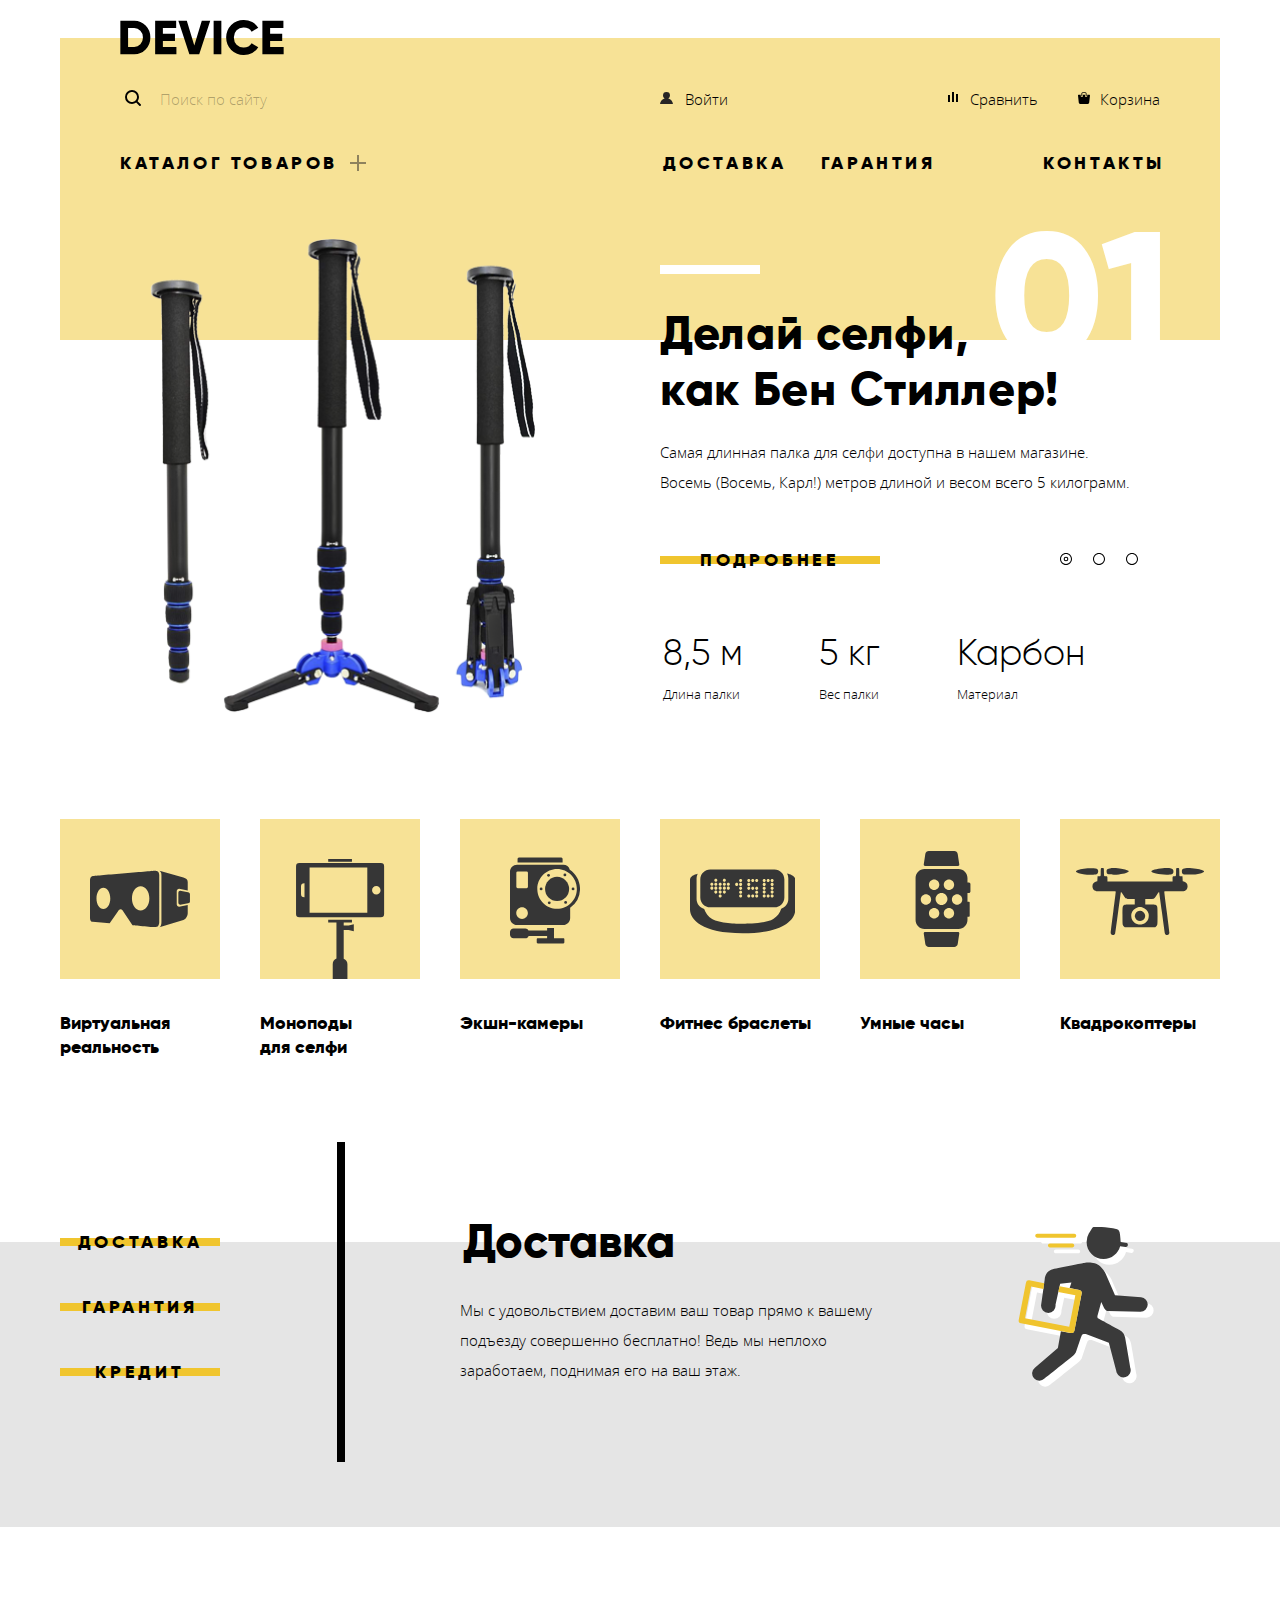
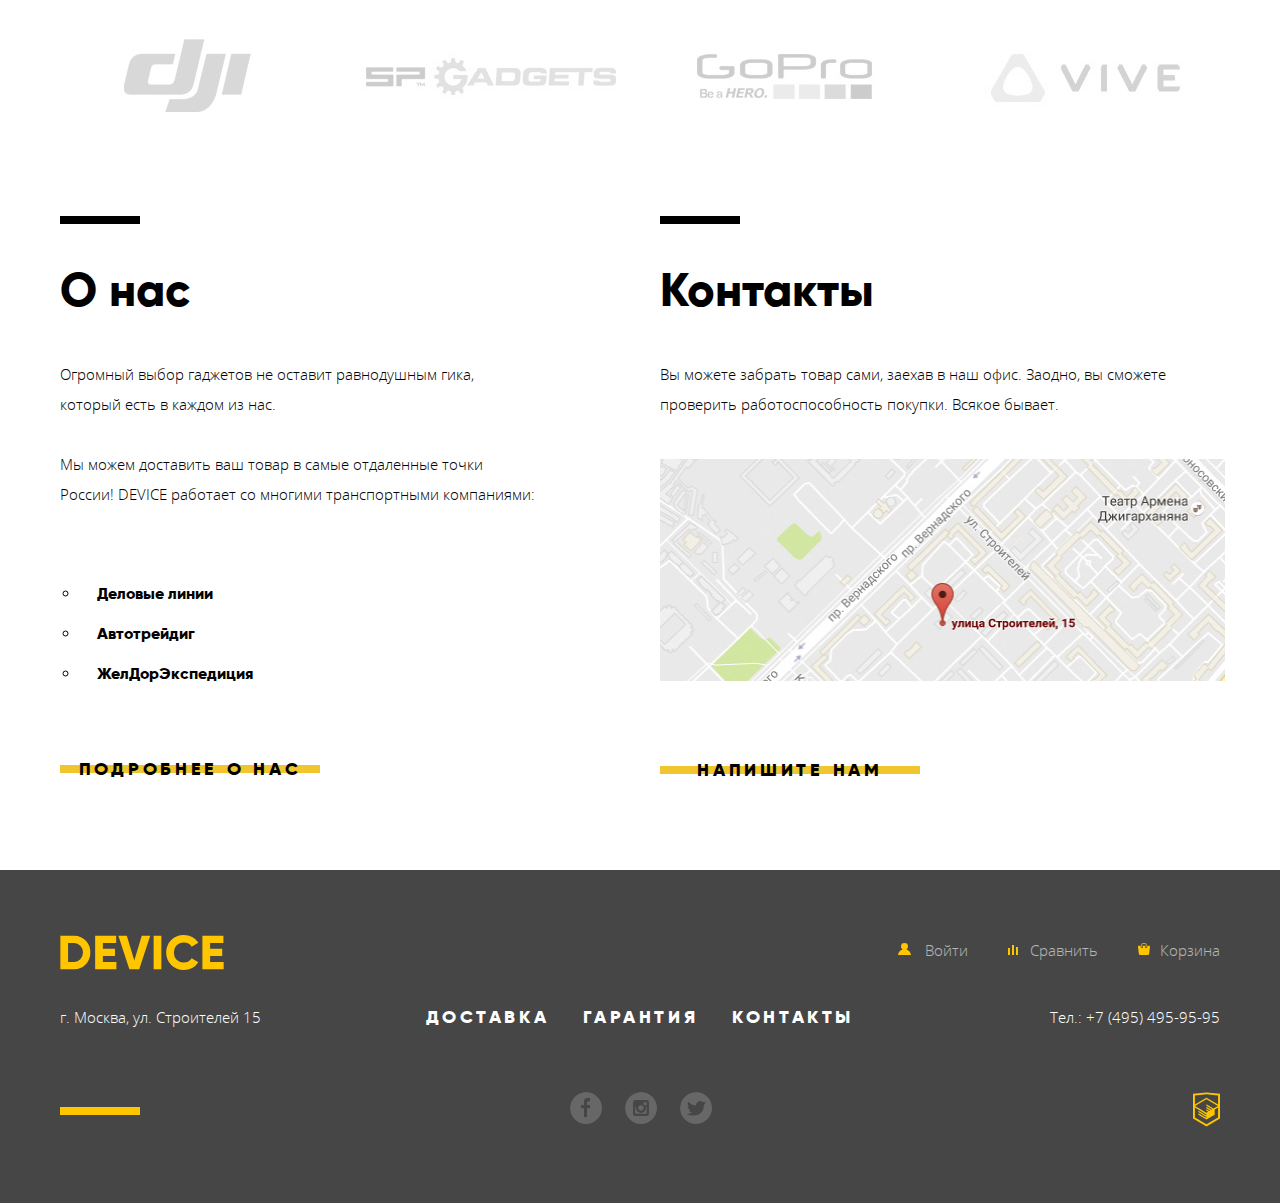
==== commit db054fd7: "26.06" ====
--- a/index.html
+++ b/index.html
@@ -4,7 +4,7 @@
     <meta charset="utf-8">
     <title>Dmitry Stepanov: Девайс</title>
     <link href="css/normalize.css" rel="stylesheet">
-    <link href="css/min.style.css" rel="stylesheet" type="text/css">
+    <link href="css/style.css" rel="stylesheet" type="text/css">
   </head>
   <body>
 
@@ -26,8 +26,10 @@
 
         <div class="container">
           <form class="index-search" action="#" method="post">
-            <label class="visually-hidden" for="search">Поиск по сайту</label>
-            <input class="index-search-input" id="search" type="search" name="search" placeholder="Поиск по сайту">
+            <label class="label" for="search">
+              <span class="visually-hidden">Поиск по сайту</span>
+            </label>
+            <input class="index-search-input" id="search" type="search" name="search" placeholder="Поиск по сайту" required>
             <button class="button search-submit" type="submit">Найти</button>
           </form>
           <ul class="user-interface user-interface-header">
@@ -68,19 +70,24 @@
         <h1 class="visually-hidden">Интернет-магазин Device</h1>
 
         <section class="main-slider">
-          <form class="main-slider-toggler" action="#" method="post">
-            <input type="button" name="main-slider-control" value="Слайд-1">
-            <input type="button" name="main-slider-comtrol" value="Слайд-2">
-            <input type="button" name="main-slider-control" value="Слайд-3">
-          </form>
+          <input class="visually-hidden" type="radio" name="main-slider-control" id="main-slider-control-1" value="main-slider-control-1" checked>
+          <input class="visually-hidden" type="radio" name="main-slider-control" id="main-slider-control-2" value="main-slider-control-2">
+          <input class="visually-hidden" type="radio" name="main-slider-control" id="main-slider-control-3" value="main-slider-control-3">
+          <div class="main-slider-toggler">
+            <label for="main-slider-control-1">Первый</label>
+            <label for="main-slider-control-2">Второй</label>
+            <label for="main-slider-control-3">Третий</label>
+          </div>
+
+
           <ul class="main-slider-list">
-            <li class="main-slide main-slide-1">
+            <li class="main-slide main-slide-1" id="main-slide-1">
               <div class="container main-slide-left-column">
                 <img src="img/slider-1.png" width="385" height="480" alt="Делай селфи, как Бен Стиллер!">
               </div>
               <div class="container main-slide-right-column">
                 <h2>Делай селфи,<br> как Бен Стиллер!</h2>
-                <p>Самая длинная палка для селфи доступна в нашем магазине.
+                <p>Самая длинная палка для селфи доступна в нашем магазине.<br>
                    Восемь (Восемь, Карл!) метров длиной и весом всего 5 килограмм.
                 </p>
                 <a class="button" href="#">Подробнее</a>
@@ -98,12 +105,12 @@
                 </table>
               </div>
             </li>
-            <li class="main-slide main-slide-2">
+            <li class="main-slide main-slide-2" id="main-slide-2">
               <div class="container main-slide-left-column">
                 <img src="img/slider-2.png" width="385" height="480" alt="Худеем правильно!">
               </div>
               <div class="container main-slide-right-column">
-                <h2>Худеем правильно</h2>
+                <h2>Худеем<br> правильно!</h2>
                 <p>Мотивирующие фитнес-браслеты помогут найти в себе силы
                    не пропускать занятия и соблюдать диету.
                 </p>
@@ -118,7 +125,7 @@
                 </table>
               </div>
             </li>
-            <li class="main-slide main-slide-3">
+            <li class="main-slide main-slide-3" id="main-slide-3">
               <div class="container main-slide-left-column">
                 <img src="img/slider-3.png" width="385" height="480" alt="Порхает как бабочка, жалит как пчела!">
               </div>
@@ -184,12 +191,15 @@
       </div>
 
       <section class="service-slider">
+        <input class="visually-hidden" type="radio" name="service-slider-control" id="service-slider-control-1" value="service-slider-control-1" checked>
+        <input class="visually-hidden" type="radio" name="service-slider-control" id="service-slider-control-2" value="service-slider-control-2">
+        <input class="visually-hidden" type="radio" name="service-slider-control" id="service-slider-control-3" value="service-slider-control-3">
         <div class="container-centrifier">
           <div class="container service-slider-column-left">
             <ul class="service-slider-toggle">
-              <li class="service-slider-toggle-option" ><a class="button" href="#service-slide-1" id="service-toggle-1">Доставка</a></li>
-              <li class="service-slider-toggle-option" ><a class="button" href="#service-slide-2" id="service-toggle-2">Гарантия</a></li>
-              <li class="service-slider-toggle-option" ><a class="button" href="#service-slide-3" id="service-toggle-3">Кредит</a></li>
+              <li class="service-slider-toggle-option" ><label class="button" for="service-slider-control-1">Доставка</label></li>
+              <li class="service-slider-toggle-option" ><label class="button" for="service-slider-control-2">Гарантия</label></li>
+              <li class="service-slider-toggle-option" ><label class="button" for="service-slider-control-3">Кредит</label></li>
             </ul>
           </div>
           <div class="container service-slider-column-right">
--- a/css/style.css
+++ b/css/style.css
@@ -0,0 +1,2069 @@
+@font-face{
+  font-family: "Gilroy";
+  src: url(" ../fonts/gilroylight.woff2"),
+       url(" ../fonts/gilroylight.woff");
+  font-style: normal;
+  font-weight: lighter;
+}
+
+@font-face{
+  font-family: "Gilroy";
+  src: url("../fonts/gilroyextrabold.woff2"),
+       url("../fonts/gilroyextrabold.woff");
+  font-style: normal;
+  font-weight: bold;
+}
+
+@font-face{
+  font-family: "Opensans";
+  src: url("../fonts/opensans.woff2"),
+       url("../fonts/opensans.woff");
+  font-style: normal;
+  font-weight: normal;
+}
+
+@font-face{
+  font-family: "Opensans";
+  src: url("../fonts/opensanslight.woff2"),
+       url("../fonts/opensanslight.woff");
+  font-style: normal;
+  font-weight: lighter;
+}
+
+@keyframes modal-bounce {
+  0% {
+    transform: translateY(-2000px);
+  }
+  70% {
+    transform: translateY(30px);
+  }
+  90% {
+    transform: translateY(-10px);
+  }
+  100% {
+    transform: translateY(0);
+  }
+}
+
+@keyframes modal-shake {
+  0%,
+  100% {
+    transform: translateX(0);
+  }
+  10%,
+  30%,
+  50%,
+  70%,
+  90% {
+    transform: translateX(10px);
+  }
+  20%,
+  30%,
+  60%,
+  80% {
+    transform: translateX(-10px);
+  }
+}
+
+body {
+  margin: 0;
+  padding: 0;
+
+  font-family: "Opensans", Arial, sans-serif;
+  font-size: 15px;
+  line-height: 30px;
+}
+
+a {
+  color: #000000;
+  text-decoration: none;
+}
+
+.about-us {
+  position: relative;
+
+  padding-right: 90px;
+
+  width: 565px;
+}
+
+.about-us::before {
+  content: "";
+
+  position: absolute;
+  left: 0;
+  top: -11px;
+
+  width: 80px;
+  height: 8px;
+
+  background-color: #000000;
+}
+
+.about-us h2 {
+  font-family: "Gilroy", Arial, sans-serif;
+  font-size: 47px;
+  line-height: 48px;
+  font-weight: bold;
+
+  margin-bottom: 45px;
+}
+
+.about-us p {
+  margin-bottom: 30px;
+}
+
+.about-us p:last-of-type {
+  margin-bottom: 65px;
+}
+
+.about-us .button {
+  width: 260px;
+}
+
+.about-us .transport-company-list li:last-child {
+  margin-bottom: 55px;
+}
+
+.breadcrumbs {
+  display: flex;
+
+  margin: 0;
+  margin-left: 60px;
+  margin-bottom: 45px;
+  padding: 0;
+
+  list-style: none;
+}
+
+.breadcrumbs li {
+  position: relative;
+
+  opacity: 0.6;
+
+  margin-right: 33px;
+}
+
+.breadcrumbs li:hover {
+  opacity: 1;
+}
+
+.breadcrumbs li:active {
+  opacity: 0.3;
+}
+
+.breadcrumbs li::after {
+  content: "";
+
+  position: absolute;
+  top: 13px;
+  right: -20px;
+
+  width: 8px;
+  height: 8px;
+
+  background-image: url("../img/svg/nav-arrow.svg");
+  background-repeat: no-repeat;
+}
+
+.breadcrumbs li:last-child::after {
+  display: none;
+}
+
+.button {
+  display: inline-block;
+
+  font-family: "Gilroy", Arial, sans-serif;
+  font-size: 18px;
+  line-height: 24px;
+  font-weight: bold;
+  text-transform: uppercase;
+  text-align: center;
+  vertical-align: middle;
+  letter-spacing: 3.7px;
+
+  padding-top: 8px;
+  padding-bottom: 8px;
+
+  background-color: transparent;
+  background-image: linear-gradient(to bottom, transparent 40%, #f0c52e 40%, #f0c52e 60%, transparent 60%);
+}
+
+.button:hover {
+  background-image: linear-gradient(to bottom, #f0c52e 0%, #f0c52e 100%);
+}
+
+.button:active {
+  background-color: #f0c52e;
+  color: rgba(0, 0, 0, 0.3);
+}
+
+.catalog-underlay {
+  background-image: linear-gradient(to bottom, hsla(0, 0%, 0%, 0.08) 71px, transparent 71px),
+                    linear-gradient(to right, hsl(0, 0%, 93%) calc(50% - 250px), transparent calc(50% - 250px));
+  min-width: 1200px;
+  flex-grow: 1;
+}
+
+.container-centrifier {
+  width: 1200px;
+  margin: 0 auto;
+
+  padding: 0 20px;
+  box-sizing: border-box;
+
+  position: relative;
+}
+
+.contacts {
+  position: relative;
+
+  width: 595px;
+
+  padding-left: 35px;
+  box-sizing: border-box;
+}
+
+.contacts::before {
+  content: "";
+
+  position: absolute;
+  left: 35px;
+  top: -11px;
+
+  width: 80px;
+  height: 8px;
+
+  background-color: #000000;
+}
+
+.contacts h2 {
+  font-family: 'Gilroy', Arial, sans-serif;
+  font-size: 47px;
+  line-height: 48px;
+  font-weight: bold;
+
+  margin-bottom: 45px;
+}
+
+.contacts p {
+  margin-bottom: 40px;
+}
+
+.contacts .contacts-button-map {
+  display: block;
+
+  margin-bottom: 60px;
+}
+
+.contacts .button {
+  width: 260px;
+}
+
+.filter {
+  width: 330px;
+}
+
+.filter h2 {
+  margin: 0;
+  margin-bottom: 82px;
+  padding: 0;
+  padding-top: 23px;
+  padding-right: 116px;
+
+  height: 47px;
+
+  display: block;
+
+  font-family: "Gilroy", Arial, sans-serif;
+  font-size: 16px;
+  line-height: 24px;
+  font-weight: bold;
+  text-transform: uppercase;
+  letter-spacing: 4px;
+  text-align: center;
+  vertical-align: middle;
+}
+
+.filter .button {
+  width: 200px;
+
+  border: none;
+}
+
+.filter .button:focus {
+  outline: none;
+}
+
+.filters {
+  padding-left: 60px;
+  padding-right: 70px;
+}
+
+.filters .bluetooth {
+  margin-bottom: 17px;
+}
+
+.filter-group {
+  position: relative;
+
+  border: none;
+
+  margin: 0;
+  margin-bottom: 38px;
+  padding: 0;
+}
+
+.filter-group::before {
+  content: "";
+
+  position: absolute;
+  top: -13px;
+  left:0;
+
+  width: 200px;
+  height: 2px;
+
+  background-color: #000000;
+}
+
+.filter-group legend {
+  font-family: "Gilroy", Arial, sans-serif;
+  font-size: 16px;
+  line-height: 24px;
+  font-weight: bold;
+  letter-spacing: 1.5px;
+
+  margin: 0;
+  margin-bottom: 23px;
+  padding: 0;
+}
+
+.filter-group ul {
+  margin: 0;
+  padding: 0;
+
+  list-style: none;
+}
+
+.filter-color {
+  margin-bottom: 33px;
+}
+
+.filter-color legend {
+  margin-bottom: 21px;
+}
+
+.filter-option   {
+  position: relative;
+
+  padding-left: 40px;
+  margin-bottom: 10px;
+}
+
+ .filter-option:last-child {
+  margin-bottom: 17px;
+}
+
+.filter-option-checkbox + label::before,
+.filter-option-radio + label::before {
+  content: "";
+
+  position: absolute;
+  top: 3px;
+  left: 0;
+
+  width: 25px;
+  height: 25px;
+}
+
+.filter-option-checkbox + label::before  {
+  background-image: url("../img/svg/checkbox-off.svg");
+  background-repeat: no-repeat;
+}
+
+.filter-option-checkbox:hover + label::before  {
+  opacity: 0.6;
+}
+
+.filter-option-checkbox:active + label::before  {
+  background-image: url("../img/svg/checkbox-on.svg");
+  background-repeat: no-repeat;
+}
+
+.filter-option-checkbox:checked + label::before  {
+  background-image: url("../img/svg/checkbox-on.svg");
+  background-repeat: no-repeat;
+}
+
+.filter-option-checkbox:checked:hover + label::before  {
+  opacity: 0.6;
+}
+
+.filter-option-checkbox:checked:active + label::before  {
+  background-image: url("../img/svg/checkbox-off.svg");
+  background-repeat: no-repeat;
+}
+
+.filter-option-radio + label::before  {
+  background-image: url("../img/svg/radio-off.svg");
+  background-repeat: no-repeat;
+}
+
+.filter-option-radio:hover + label::before  {
+  opacity: 0.6;
+}
+
+.filter-option-radio:active + label::before  {
+  background-image: url("../img/svg/radio-on.svg");
+  background-repeat: no-repeat;
+}
+
+.filter-option-radio:checked + label::before  {
+  background-image: url("../img/svg/radio-on.svg");
+  background-repeat: no-repeat;
+}
+
+.filter-option-radio:checked:hover + label::before  {
+  opacity: 0.6;
+}
+
+.filter-option-radio:checked:active + label::before  {
+  background-image: url("../img/svg/radio-off.svg");
+  background-repeat: no-repeat;
+}
+
+.filter-price {
+  margin-bottom: 44px;
+}
+
+.footer {
+  margin-top: 40px;
+  padding: 67px 0;
+  padding-top: 65px;
+
+  min-width: 1200px;
+
+  background-color: #464646;
+}
+
+.footer-catalog {
+  margin-top: 0;
+  padding-top: 63px;
+}
+
+.footer-top {
+  display: flex;
+  justify-content: space-between;
+
+  margin-bottom: 32px;
+}
+
+.footer-catalog .footer-top {
+  margin-bottom: 23px;
+}
+
+.footer-middle {
+  display: flex;
+  justify-content: space-between;
+
+  margin-bottom: 60px;
+}
+
+.footer-middle p {
+  color: #ffffff;
+
+  margin: 0;
+  padding: 0;
+}
+
+.footer-middle a {
+  color: #ffffff;
+  font-family: "Gilroy", Arial, sans-serif;
+  font-size: 18px;
+  line-height: 24px;
+  font-weight: bold;
+  text-transform: uppercase;
+  letter-spacing: 3.5px;
+}
+
+.footer-middle li:hover a {
+  opacity: 0.6;
+}
+
+.footer-middle li:active a {
+  opacity: 0.3;
+}
+
+.footer-middle ul {
+  list-style: none;
+
+  width: 440px;
+
+  padding: 0;
+  padding-left: 25px;
+  margin: 0;
+
+  display: flex;
+  flex-wrap: wrap;
+}
+
+.footer-middle .nav-index-option {
+  margin-right: 34px;
+}
+
+.footer-middle .nav-index-option:nth-child(3) {
+  margin-right: 0;
+}
+
+.footer-middle .footer-contacts-tel {
+  margin-left: 45px;
+}
+
+.footer-bottom {
+  position: relative;
+
+  display: flex;
+  justify-content: space-between;
+}
+
+.footer-bottom:before {
+  content: "";
+
+  position: absolute;
+  top: 15px;
+  left: 0;
+
+  width: 80px;
+  height: 8px;
+
+  background-color: #ffc600;
+}
+
+.footer-bottom img:hover {
+  opacity: 0.6;
+}
+
+.footer-bottom img:active {
+  opacity: 0.3;
+}
+
+.footer-bottom .footer-academy-link {
+  margin-left: 50px;
+}
+
+.header-index {
+  height: 320px;
+  box-sizing: border-box;
+
+  margin-top: 20px;
+  padding: 0 60px;
+
+  background-image: linear-gradient(to bottom, #ffffff 5.5%, #f7e296 5.5%);
+}
+
+.header-index .container {
+  display: flex;
+}
+
+.header-inner-page {
+  height: 202px;
+
+  margin-bottom: 35px;
+
+  background-image: linear-gradient(to bottom, #ffffff 9%, #f7e296 9%);
+}
+
+.index-search {
+  position: relative;
+
+  width: 440px;
+  margin-right: 100px;
+
+  display: flex;
+}
+
+.index-search::before {
+  content: "";
+
+  position: absolute;
+  top: 16px;
+  left: 5px;
+
+  width: 20px;
+  height: 20px;
+
+  background-image: url("../img/svg/search.svg");
+  background-repeat: no-repeat;
+}
+
+.index-search .index-search-input {
+  width: 440px;
+  height: 50px;
+
+  padding-left: 40px;
+
+  background-color: #f7e296;
+  border: none;
+
+  box-sizing: border-box;
+}
+
+.index-search .index-search-input:focus {
+  color: #000000;
+
+  outline: none;
+  border-bottom: 2px solid #000000;
+}
+
+.index-search-input::placeholder {
+  color: rgba(0, 0, 0, 0.3);
+}
+
+.index-search-input:hover::placeholder {
+  color: rgba(0, 0, 0, 0.6);
+}
+
+.search-submit {
+  display: block;
+
+  position: absolute;
+  top: -4px;
+  right: 0;
+
+  width: 85px;
+
+  padding-top: 13px;
+  padding-bottom: 13px;
+
+  background-image: none;
+  background-color: #f7e296;
+  border: 2px solid #000000;
+
+  opacity: 0;
+}
+
+.index-search-input:focus + .search-submit,
+.index-search-input:valid + .search-submit,
+.search-submit:focus,
+.search-submir:active {
+  opacity: 1;
+}
+
+.search-submit:hover,
+.search-submit:focus,
+.search-submit:active  {
+  outline: none;
+
+  background-image: none;
+  background-color: #000000;
+
+  color: #ffffff;
+}
+
+.search-submit:active {
+  color: rgba(255, 255, 255, 0.3);
+}
+
+.inner-page {
+  display: flex;
+  flex-direction: column;
+  min-height: 100vh;
+}
+
+.inner-page-main-header {
+  font-family: "Gilroy", Arial, sans-serif;
+  font-size: 47px;
+  line-height: 56px;
+  font-weight: bold;
+
+  margin: 0;
+  margin-left: 60px;
+  margin-bottom: 16px;
+  padding: 0;
+  letter-spacing: 0.7px;
+}
+
+.logo {
+  margin-bottom: 10px;
+}
+
+.logo:hover {
+  fill: #666666;
+  opacity: 0.6;
+}
+
+.logo:active {
+  fill: #b2b2b2;
+  opacity: 0.3;
+}
+
+.logo-catalog {
+  margin-bottom: 7px;
+}
+
+.logo-footer {
+  fill: #ffc600;
+  margin-bottom: 0;
+}
+
+.logo-footer:hover {
+  fill: #b5931c;
+  opacity: 0.6;
+}
+
+.logo-footer:active {
+  fill: #7e6d31;
+  opacity: 0.3;
+}
+
+.logotypes-list {
+  display: flex;
+
+  margin:0;
+  margin-bottom: 100px;
+  padding: 0;
+
+  list-style: none;
+}
+
+.logotype {
+  width: 260px;
+  height: 100px;
+
+  margin-right: 40px;
+}
+
+.logotype img {
+  width: 260px;
+  height: 100px;
+}
+
+.logotype:hover img  {
+  visibility: hidden;
+}
+
+.logo-1 {
+   background-image: url("../img/logo-1-color.jpg");
+ }
+
+.logo-2 {
+  background-image: url("../img/logo-2-color.jpg");
+}
+
+.logo-3 {
+  background-image: url("../img/logo-3-color.jpg");
+}
+
+.logo-4 {
+  background-image: url("../img/logo-4-color.jpg");
+}
+
+.main-content {
+  display: flex;
+  flex-direction: column;
+  flex-grow: 1;
+}
+
+.main-slider {
+  position: relative;
+  bottom: 105px;
+
+  margin-bottom: -25px;
+
+  z-index: 5;
+}
+
+.main-slider-list {
+  list-style: none;
+
+  margin: 0;
+  padding: 0;
+}
+
+.main-slider-toggler {
+  position: absolute;
+  right: 65px;
+  bottom: 147px;
+}
+
+.main-slide {
+  display: none;
+}
+
+.main-slider-toggler label {
+  display: inline-block;
+  font-size: 0;
+
+  width: 14px;
+  height: 14px;
+
+  margin-right: 15px;
+
+  border: none;
+  background-color: transparent;
+  background-image: url("../img/svg/slider-button-empty-small.svg");
+  background-repeat: no-repeat;
+}
+
+#main-slider-control-1:checked ~ .main-slider-list #main-slide-1,
+#main-slider-control-2:checked ~ .main-slider-list #main-slide-2,
+#main-slider-control-3:checked ~ .main-slider-list #main-slide-3 {
+  display: flex;
+}
+
+#main-slider-control-1:checked ~ .main-slider-toggler label[for="main-slider-control-1"],
+#main-slider-control-2:checked ~ .main-slider-toggler label[for="main-slider-control-2"],
+#main-slider-control-3:checked ~ .main-slider-toggler label[for="main-slider-control-3"] {
+  background-image: url("../img/svg/slider-button-small.svg");
+}
+
+.main-slide h2 {
+  font-family: 'Gilroy', Arial, sans-serif;
+  font-size: 47px;
+  line-height: 56px;
+  font-weight: bold;
+  letter-spacing: 0.7px;
+
+  margin: 0;
+  margin-top: 70px;
+  margin-bottom: 20px;
+  padding: 0;
+
+  position: relative;
+}
+
+.main-slide h2::before {
+  content: "";
+
+  position: absolute;
+  top: -40px;
+  left: 0;
+
+  width: 100px;
+  height: 9px;
+
+  background-color: #ffffff;
+}
+
+.main-slide h2::after {
+  content: "01";
+
+  position: absolute;
+  top: -35px;
+  right: 60px;
+
+  width: 170px;
+  height: 130px;
+
+  color: #ffffff;
+  font-size: 180px;
+
+  z-index: -2;
+}
+
+.main-slide-2 h2::after {
+  content: "02";
+  right: 75px;
+}
+
+.main-slide-3 h2::after {
+  content: "03";
+  right: 85px;
+}
+
+.main-slide p {
+  margin: 0;
+  margin-bottom: 43px;
+  padding: 0;
+}
+
+.main-slide img {
+  padding-left: 90px;
+
+  width: 385px;
+  height: 480px;
+}
+
+.main-slide .button {
+  margin-bottom: 46px;
+
+  width: 220px;
+}
+
+.main-slide-left-column {
+  width: 600px;
+}
+
+.main-slide-right-column {
+  width: 560px;
+}
+
+.main-slide-feature td {
+  font-family: "Gilroy", Arial, sans-serif;
+  font-size: 36px;
+  line-height: 48px;
+  font-weight: lighter;
+
+  min-width: 145px;  /*145*/
+
+  margin-bottom: 15px;
+
+
+  box-sizing: border-box;
+}
+
+.main-slide-feature td:nth-child(2),
+.main-slide-feature-description td:nth-child(2) {
+  padding-left: 10px;
+}
+
+.main-slide-feature-description {
+  font-size: 13px;
+  line-height: 20px;
+}
+
+.main-slide-feature-description td {
+  padding-top: 4px;
+}
+
+.modal {
+  position: fixed;
+  top: 50%;
+  left: 50%;
+
+  margin-left: -480px;
+  margin-top: -278px;
+
+  width: 960px;
+  height: 555px;
+
+  display: none;
+}
+
+.modal-show {
+  display: block;
+  z-index: 10;
+  animation: modal-bounce 0.5s;
+}
+
+.modal-error {
+  animation: modal-shake 0.5s;
+}
+
+.modal-login {
+  padding: 85px 100px;
+  box-sizing: border-box;
+
+  background-color: #ffffff;
+}
+
+.modal-login label {
+  display: block;
+}
+
+.modal-login-form {
+  display: flex;
+  flex-wrap: wrap;
+  justify-content: space-between;
+}
+
+.modal-login-form input {
+  background-color: #f2f2f2;
+
+  box-sizing: border-box;
+}
+
+.modal-login-form input[type="text"],
+.modal-login-form input[type="email"] {
+  width: 360px;
+
+  padding: 16px 0 16px 22px;
+
+  border: none;
+}
+
+.modal-login-form input[type="text"] {
+  margin-right: 40px;
+}
+
+.modal-login-form textarea {
+  width: 760px;
+  height: 155px;
+
+  padding-top: 16px;
+  padding-left: 22px;
+
+  background-color: #f2f2f2;
+
+  border: none;
+}
+
+.modal-login-form input[type="text"]:hover,
+.modal-login-form input[type="email"]:hover,
+.modal-login-form textarea:hover {
+  background-color: #eaeaea;
+}
+
+.modal-login-form input[type="text"]:focus,
+.modal-login-form input[type="email"]:focus,
+.modal-login-form textarea:focus {
+  background-color: none;
+  outline: 3px solid #f7e296;
+}
+
+.modal-login-form input[type="text"]:invalid,
+.modal-login-form input[type="email"]:invalid,
+.modal-login-form textarea:invalid {
+  background-color: #f6dada;
+  outline: none;
+}
+
+.modal-login-form label {
+  font-family: "Gilroy", Arial, sans-serif;
+  font-size: 18px;
+  line-height: 24px;
+  font-weight: bold;
+
+  margin-bottom: 10px;
+}
+
+.modal-login-form button {
+  border: none;
+
+  width: 200px;
+}
+
+.modal-login-form button:focus {
+  outline: none;
+}
+
+.modal-login-message {
+  margin-top: 35px;
+  margin-bottom: 45px;
+}
+
+.modal-map iframe {
+  z-index: 10;
+
+  width: 950px;
+  height: 560px;
+
+  overflow: hidden;
+
+  border: none;
+}
+
+.modal-map img {
+  z-index: -1;
+  position: absolute;
+  top: 20px;
+  left: 0;
+}
+
+.modal-close {
+  position: absolute;
+  right: 25px;
+  top: 25px;
+
+  width: 55px;
+  height: 55px;
+
+  border: none;
+  background-color: transparent;
+  background-image: url("data:image/svg+xml,%3Csvg xmlns='http://www.w3.org/2000/svg' width='55' height='55' viewBox='0 0 55 55'%3E%3Cpath fill='%23F0C52E' d='M27.5 0C12.312 0 0 12.312 0 27.5S12.312 55 27.5 55 55 42.688 55 27.5 42.688 0 27.5 0zm11.476 37.072l-1.486 1.426-9.99-9.574-9.987 9.574-1.488-1.426 9.988-9.573-9.987-9.573 1.487-1.425 9.987 9.573 9.988-9.573 1.487 1.425-9.989 9.574 9.99 9.572z'/%3E%3C/svg%3E");
+
+  opacity: 0.6;
+
+  font-size: 0;
+}
+
+.modal-close:hover {
+  opacity: 1;
+}
+
+.modal-close:active {
+  opacity: 0.3;
+}
+
+.modal-close:focus {
+  outline: none;
+}
+
+.nav-index ul {
+  display: flex;
+  justify-content: space-between;
+
+  padding: 0;
+  margin: 0;
+
+  list-style: none;
+}
+
+.nav-index  a {
+  font-family: "Gilroy", Arial, sans-serif;
+  font-size: 18px;
+  line-height: 24px;
+  font-weight: bold;
+  text-transform: uppercase;
+}
+
+.nav-index-catalog {
+  position: relative;
+
+  width: 540px;
+
+  padding-bottom: 140px;
+}
+
+.nav-index-catalog::after {
+  content: "";
+  position: absolute;
+
+  top: 7px;
+  left: 230px;
+
+  width: 17px;
+  height: 17px;
+
+  background-image: url("../img/svg/plus.svg");
+  background-repeat: no-repeat;
+  opacity: 0.5;
+}
+
+.nav-index-catalog div {
+  position: absolute;
+  top: 55px;
+
+  width: 1160px;
+
+  margin-left: -60px;
+  padding-left: 60px;
+
+  box-sizing: border-box;
+
+  display: none;
+}
+
+.nav-index-catalog:hover div {
+  display: flex;
+  justify-content: flex-start;
+
+  z-index: 20;
+
+  background-color: #f7e296;
+}
+
+.nav-index-catalog ul {
+  margin-right: 15px;
+
+  display: flex;
+  flex-direction: column;
+  justify-content: flex-start;
+}
+
+.nav-index-catalog ul:last-child {
+  margin-right: 0;
+}
+
+.nav-index-option a {
+  letter-spacing: 3.6px;
+}
+
+.nav-undex-inner-page-option a {
+  letter-spacing: 3px;
+}
+
+.nav-index-option:hover > a {
+  opacity: 0.6;
+}
+
+.nav-index-option:active > a {
+  opacity: 0.3;
+}
+
+.nav-index-contacts {
+  margin-left: 105px;
+  margin-right: -5px;
+}
+
+.nav-index-contacts-footer {
+  margin-right: 0;
+}
+
+.nav-index-inner-page .nav-index-contacts {
+  margin-left: 110px;
+}
+
+.nav-index-warranty {
+  margin-left: 32px;
+}
+
+.nav-index-catalog-item {
+  margin-bottom: 15px;
+
+  width: 200px;
+}
+
+.nav-index-catalog-item a {
+  font-family: "Opensans", Arial, sans-serif;
+  font-size: 15px;
+  line-height: 30px;
+  text-transform: none;
+  font-weight: lighter;
+  letter-spacing: normal;
+}
+
+.nav-index-catalog-item:hover > a {
+    opacity: 0.6;
+}
+
+.nav-index-catalog-item:active > a {
+    opacity: 0.3;
+}
+
+.pagination {
+  display: flex;
+  justify-content: space-between;
+  align-items: center;
+
+  width: 760px;
+  height: 70px;
+
+  margin: 0;
+  margin-left: 70px;
+  margin-bottom: 78px;
+  padding: 0;
+
+  list-style: none;
+
+  background-color: #ebebeb;
+}
+
+.pagination li {
+  text-align: center;
+}
+
+.pagination a {
+  font-family: "Gilroy", Arial, sans-serif;
+  font-size: 16px;
+  line-height: 24px;
+  font-weight: bold;
+  text-transform: uppercase;
+  letter-spacing: 3.5px;
+
+  opacity: 0.3;
+}
+
+.pagination a:hover {
+  opacity: 0.6;
+}
+
+.pagination a:active {
+  opacity: 1;
+}
+
+.pagination-control {
+  width: 126px;
+  height: 65px;
+  box-sizing: border-box;
+
+  padding-top: 18px;
+}
+
+.pagination-control:hover {
+  background-color: #d9d9d9;
+}
+
+.pagination-control:active {
+  background-color: #d9d9d9;
+}
+
+.pagination-control a {
+  opacity: 1;
+}
+
+.pagination-control:active a {
+  opacity: 0.6;
+}
+
+.pagination-control-backwards {
+  margin-right: 180px;
+}
+
+.pagination-control-forward {
+  margin-left: 175px;
+}
+
+.popular {
+  display: flex;
+  flex-wrap: wrap;
+
+  margin-bottom: 140px;
+  padding: 0;
+
+  list-style: none;
+}
+
+.popular-item {
+  width: 160px;
+  min-height: 240px;
+
+  margin-right: 40px;
+}
+
+.popular-item:nth-child(6) {
+  margin-right: 0;
+}
+
+.popular-image {
+  width: 160px;
+  height: 160px;
+  box-sizing: border-box;
+
+  margin-bottom: 5px;
+
+  background-color: #f7e296;
+}
+
+.popular-image-1 {
+  padding: 50px 30px;
+}
+
+.popular-image-2 {
+  padding: 40px 35px 0 35px;
+}
+
+.popular-image-3 {
+  padding: 38px 40px 35px 50px;
+}
+
+.popular-image-4 {
+  padding: 30px 25px 25px 30px;
+}
+
+.popular-image-5 {
+  padding: 32px 49px 32px 55px;
+}
+
+.popular-image-6 {
+  padding: 49px 14px 44px 14px;
+}
+
+.popular-item-link:hover .popular-image {
+  background-color: #f0c52e;
+}
+
+.popular-item-link:active .popular-image {
+  opacity: 0.3;
+  background-color: #f0c52e;
+}
+
+.popular-item-link:active .popular-name {
+  opacity: 0.3;
+}
+
+.popular-name {
+  font-family: "Gilroy", Arial, sans-serif;
+  font-size: 18px;
+  line-height: 24px;
+  font-weight: bold;
+}
+
+.products {
+  margin-left: 70px;
+}
+
+.products-list {
+  display: flex;
+  justify-content: space-between;
+  flex-wrap: wrap;
+
+  margin: 0;
+  padding: 0;
+
+  list-style: none;
+}
+
+.product {
+  display: flex;
+  flex-wrap: wrap;
+  justify-content: space-between;
+
+  position: relative;
+
+  width: 360px;
+  min-height: 465px;
+
+  margin-bottom: 30px;
+  margin-right: 40px;
+}
+
+.product:hover .product-photo {
+  opacity: 0.3;
+}
+
+.product:hover  .product-actions {
+  display: block;
+}
+
+.product:hover  .product-to-bin:focus {
+  outline: none;
+}
+
+.product:first-child {
+  margin-bottom: 40px;
+}
+
+.product:nth-child(2n) {
+  margin-right: 0;
+}
+
+.product:nth-child(4) .product-photo {
+  margin-bottom: 25px;
+}
+
+.product-photo {
+  margin-bottom: 16px;
+}
+
+.product-name {
+  font-family: "Gilroy", Arial, sans-serif;
+  font-size: 18px;
+  line-height: 24px;
+  font-weight: bold;
+  letter-spacing: 0.3px;
+
+  width: 260px;
+  min-height: 40px;
+
+  margin: 0;
+  padding: 0;
+
+  order: 1;
+}
+
+.product-price {
+  font-family: "Gilroy", Arial, sans-serif;
+  font-size: 16px;
+  line-height: 24px;
+  font-weight: normal;
+  letter-spacing: 0.5px;
+
+  margin: 0;
+  padding: 0;
+
+  order: 2;
+}
+
+.product-new {
+  position: relative;
+}
+
+.product-new::after {
+  content: "NEW";
+
+  font-size: 14px;
+  line-height: 24px;
+  color: #bebebe;
+  text-align: center;
+
+  padding-top: 18px;
+  padding-bottom: 18px;
+
+  position: absolute;
+  top: 28px;
+  right: 28px;
+
+  width: 60px;
+
+  border: 2px solid #bebebe;
+  border-radius: 50%;
+}
+
+.product-actions {
+  display: none;
+
+  position: absolute;
+  top: 170px;
+  left: 60px;
+
+  width: 200px;
+
+  margin: 0 auto;
+  margin-left: 20px;
+
+  z-index: 10;
+}
+
+.product-to-bin {
+  display: block;
+
+  border: none;
+
+  width: 200px;
+}
+
+.product-to-comparison {
+  text-align: center;
+}
+
+.product-to-comparison a {
+  opacity: 0.6;
+}
+
+.product-to-comparison:hover a {
+  opacity: 1;
+}
+
+.product-to-comparison:active a {
+  opacity: 0.3;
+}
+
+.range-controls {
+  position: relative;
+
+  padding-top: 10px;
+
+  margin-bottom: 7px;
+}
+
+.range-controls .scale {
+  background-color: #dbdbdb;
+
+  height: 2px;
+}
+
+.range-controls .bar {
+  background-color: #91c92f;
+
+  height: 2px;
+
+  width: 60%;
+}
+
+.range-controls .toggle {
+  position: absolute;
+  top: 1px;
+  left: 0;
+
+  width: 4px;
+  height: 4px;
+
+  border: 8px solid #ffffff;
+  border-radius: 50%;
+
+  box-shadow: 0 2px 1px  0 #e0e0e0;
+
+  background-color: #dbdbdb;
+
+  cursor: pointer;
+}
+
+.range-controls .toggle-min {
+  left: -4px;
+}
+
+.range-controls .toggle-max {
+  left: 108px;
+}
+
+.price-controls {
+  font-size: 0;
+}
+
+.price-controls label {
+  display: inline-block;
+  vertical-align: middle;
+
+  width: 30%;
+
+  font-size: 12px;
+  color: #bfbfbf;
+
+  margin-right: 32px;
+}
+
+.price-controls input {
+  width: 40px;
+
+  padding: 0;
+  margin-left: 3px;
+
+  background-color: #efefef;
+  border: none;
+
+  color: #bfbfbf;
+}
+
+.service-slider {
+  margin-bottom: 100px;
+
+  min-height: 310px;
+
+  min-width: 1200px;
+
+  background-image: linear-gradient(to bottom, #ffffff 8%, #e5e5e5 8%);
+}
+
+.service-slider .container-centrifier {
+  display: flex;
+}
+
+.service-slider-toggle {
+  position: relative;
+
+  padding: 0;
+  padding-top: 5px;
+  margin: 0;
+
+  width: 300px;
+
+  list-style: none;
+}
+
+.service-slider-toggle::after {
+  content: "";
+
+  position: absolute;
+  top: -75px;
+  right: 15px;
+
+  width: 8px;
+  height: 320px;
+
+  background-color: #000000;
+}
+
+.service-slider-toggle li {
+  position: relative;
+
+  margin-bottom: 25px;
+}
+
+.service-slider-toggle li:active::after {
+  content: "";
+
+  position: absolute;
+  top: 0;
+  right: 20px;
+
+  width: 130px;
+  height: 40px;
+
+  background-color: #000000;
+}
+
+.service-slider-toggle .button {
+  width: 160px;
+}
+
+.service-slide {
+  padding-left: 100px;
+
+  display: none;
+}
+
+#service-slider-control-1:checked ~ .container-centrifier #service-slide-1,
+#service-slider-control-2:checked ~ .container-centrifier #service-slide-2,
+#service-slider-control-3:checked ~ .container-centrifier #service-slide-3 {
+  display: flex;
+}
+
+.service-slide img {
+  margin-right: 40px;
+  margin-top: 10px;
+
+  width: 150px;
+  height: 160px;
+}
+
+.service-slide p {
+  padding-right: 110px;
+}
+
+.service-slide h2 {
+  font-family: "Gilroy", Arial, sans-serif;
+  font-size: 47px;
+  line-height: 48px;
+  font-weight: bold;
+  letter-spacing: 1.5;
+
+  margin: 0;
+  margin-bottom: 30px;
+  padding: 0;
+  padding-left: 3px;
+}
+
+.service-slider-list {
+  margin: 0;
+  margin-left: 0px;
+  margin-right: 20px;
+  padding: 0;
+
+  list-style: none;
+}
+
+.service-slider-toggle-option:active .button {
+  color: #f7e184;
+
+  background-image: linear-gradient(to bottom, #000000 0%, #000000 100%);
+}
+
+.social-list {
+  width: 155px;
+
+  list-style: none;
+
+  margin: 0;
+  margin-left: 510px;
+  padding: 0;
+}
+
+.social-list li {
+  display: inline-block;
+  vertical-align: middle;
+
+  width: 33px;
+  height: 33px;
+
+  margin-right: 18px;
+  margin-bottom: 10px;
+
+  border-radius: 50%;
+
+  font-size: 0;
+
+  opacity: 0.6;
+}
+
+.social-list li:nth-child(3) {
+  margin-right: 0;
+}
+
+.social-list li:hover {
+  opacity: 1;
+}
+
+.social-list li:active {
+  opacity: 0.3;
+}
+
+.social-fb {
+  background-image: url("data:image/svg+xml,%3Csvg xmlns='http://www.w3.org/2000/svg' width='32' height='32' viewBox='0 0 32 32'%3E%3Cpath fill='%237e7e7e' d='M16 0C7.164 0 0 7.163 0 16s7.164 16 16 16c8.837 0 16-7.164 16-16S24.837 0 16 0zm4.062 9.455h-3.021v3.444h3.021v3.445h-3.021v8.61H14.02v-8.61H11v-3.445h3.021V9.455c0-1.902 1.353-3.445 3.021-3.445h3.021v3.445z'/%3E%3C/svg%3E%0A");
+  background-repeat: no-repeat;
+}
+
+.social-ig {
+  background-image: url("data:image/svg+xml,%3Csvg xmlns='http://www.w3.org/2000/svg' width='32' height='32' viewBox='0 0 32 32'%3E%3Cg fill='%237e7e7e'%3E%3Cpath d='M20.916 16a4.938 4.938 0 1 1-9.877 0c0-.394.051-.773.138-1.14h-.897v6.838h11.396V14.86h-.897c.086.367.137.746.137 1.14z'/%3E%3Cpath d='M15.978 18.659c1.466 0 2.659-1.193 2.659-2.659s-1.193-2.659-2.659-2.659c-1.466 0-2.659 1.193-2.659 2.659s1.192 2.659 2.659 2.659zM18.637 10.302h3.039v3.039h-3.039z'/%3E%3Cpath d='M16 0C7.164 0 0 7.164 0 16c0 8.837 7.164 16 16 16 8.837 0 16-7.163 16-16 0-8.836-7.163-16-16-16zm7.955 21.698a2.285 2.285 0 0 1-2.279 2.279H10.279A2.285 2.285 0 0 1 8 21.698V10.302a2.286 2.286 0 0 1 2.279-2.279h11.396a2.286 2.286 0 0 1 2.279 2.279v11.396z'/%3E%3C/g%3E%3C/svg%3E ");
+  background-repeat: no-repeat;
+}
+
+.social-tw {
+  background-image: url("data:image/svg+xml,%3Csvg xmlns='http://www.w3.org/2000/svg' width='32' height='32' viewBox='0 0 32 32'%3E%3Cpath fill='%237e7e7e' d='M16 0C7.164 0 0 7.164 0 16c0 8.837 7.164 16 16 16 8.837 0 16-7.163 16-16 0-8.836-7.163-16-16-16zm7.944 12.809c-.251 6.516-3.463 10.832-10.992 10.702h-.486c-.447 0-4.543-.443-5.344-1.823 2.479.19 4.247-.406 5.12-1.136-1.048-.289-2.923-.461-3.251-2.848.384.104.618.221 1.299.113-1.307-.824-2.758-1.519-2.679-3.643.311.317 1.164.518 1.46.457-.768-.233-2.149-3.244-.974-4.781 1.984 1.79 4.075 3.482 7.804 3.643.227-2.214 1.24-3.699 3.168-4.325 1.84-.479 3.255.26 3.901 1.138.737-.224 1.453-.466 2.193-.685-.004.833-.569 1.463-.935 1.709.747.165 1.423-.475 1.423-.475-.184.963-1.094 1.725-1.707 1.954z'/%3E%3C/svg%3E%0A");
+  background-repeat: no-repeat;
+}
+
+.sorting {
+  position: relative;
+
+  display: flex;
+
+  padding-top: 23px;
+  margin-bottom: 70px;
+
+  height: 47px;
+  min-width: 830px;
+}
+
+.sorting ul {
+  list-style: none;
+
+  height: 70px;
+
+  display: flex;
+
+  margin: 0;
+  margin-top: -4px;
+  margin-left: 20px;
+  padding: 0;
+}
+
+.sorting li {
+  margin-right: 27px;
+}
+
+.sorting li:hover a {
+  opacity: 0.6;
+}
+
+.sorting li:active a {
+  opacity: 1;
+}
+
+.sorting a {
+  opacity: 0.3;
+}
+
+.sorting h2 {
+  font-family: "Gilroy", Arial, sans-serif;
+  font-size: 16px;
+  line-height: 24px;
+  font-weight: bold;
+  text-transform: uppercase;
+  letter-spacing: 3.5px;
+
+  margin: 0;
+  margin-left: 71px;
+  margin-right: 30px;
+  padding: 0;
+}
+
+.sorting-button {
+  position: absolute;
+  top: 30px;
+  right: 0;
+
+  padding: 0;
+
+  width: 15px;
+  height: 15px;
+
+  border: none;
+  background-color: transparent;
+
+  opacity: 0.3;
+
+  font-size: 0;
+}
+
+.sorting-button:hover {
+  opacity: 0.6;
+}
+
+.sorting-button:active {
+  opacity: 1;
+}
+
+.sorting-button:focus {
+  outline: none;
+}
+
+.sorting-button-increase {
+  background-image: url("../img/svg/icon-up-dir.svg");
+  background-repeat: no-repeat;
+
+  right: 25px;
+}
+
+.sorting-button-decrease {
+  background-image: url("../img/svg/icon-down-dir.svg");
+  background-repeat: no-repeat;
+
+  right: -5px;
+}
+
+.transport-company-list {
+  list-style: none;
+  list-style: circle;
+
+  margin: 0;
+  margin-left: 20px;
+  padding: 0;
+}
+
+.transport-company-list li {
+  font-family: "Gilroy", Arial, sans-serif;
+  font-size: 16px;
+  line-height: 40px;
+  font-weight: bold;
+
+  padding-left: 17px;
+}
+
+.user-interface {
+  display: flex;
+  justify-content: space-between;
+
+  width: 500px;
+
+  padding: 0;
+  margin: 0;
+  margin-bottom: 34px;
+
+  list-style: none;
+}
+
+.user-interface-header li {
+  padding-top: 10px;
+}
+
+.user-interface-inner-page li {
+  padding-top: 10px;
+}
+
+.user-interface-inner-page .user-interface-enter {
+  margin-right: 22px;
+}
+
+.user-interface-inner-page .user-interface-cart {
+  margin-left: 65px;
+}
+
+.user-interface-inner-page .user-interface-compare {
+  margin-left: 85px;
+}
+
+.user-interface-inner-page .user-interface-compare::before {
+  top: 20px;
+  left: -20px;
+}
+
+.user-interface-footer {
+  width: 320px;
+
+  margin-bottom: 0;
+}
+
+.user-interface-footer .user-interface-enter  {
+   margin: 0;
+}
+
+.user-interface-footer .user-interface-enter::before  {
+  top: 8px;
+  left: -2px;
+
+ background-image: url("data:image/svg+xml,%3Csvg xmlns='http://www.w3.org/2000/svg' width='13' height='12' viewBox='0 0 13 12'%3E%3Cpath fill='%23ffc600' d='M.032 12h12.937c-.163-2.643-2.074-4.837-4.671-5.543a3.47 3.47 0 0 0 1.687-2.972 3.485 3.485 0 0 0-6.97 0c0 1.264.68 2.361 1.688 2.972C2.106 7.163.194 9.357.032 12z'/%3E%3C/svg%3E%0A");
+ background-repeat: no-repeat;
+}
+
+.user-interface-footer .user-interface-cart::before  {
+  top: 8px;
+  left: -22px;
+
+  background-image: url("data:image/svg+xml,%3Csvg xmlns='http://www.w3.org/2000/svg' width='12' height='12' viewBox='0 0 12 12'%3E%3Cpath fill='%23ffc600' d='M11.864 3.017a.429.429 0 0 0-.327-.154H9.225V4.09c0 .563-.484 1.022-1.08 1.022-.594 0-1.078-.458-1.078-1.022V2.863H4.909V4.09c0 .563-.485 1.022-1.08 1.022-.595 0-1.078-.458-1.078-1.022V2.863H.438a.43.43 0 0 0-.327.154.472.472 0 0 0-.108.358l.776 7.134c.015.806.642 1.455 1.411 1.455h7.595c.77 0 1.396-.649 1.411-1.455l.776-7.134a.476.476 0  0 0-.108-.358z'/%3E%3Cpath fill='%23ffc600' d='M3.829 4.499c.239 0 .433-.184.433-.409V1.84c0-.632.672-1.022 1.295-1.022h1.079c.655 0 1.078.401 1.078 1.022v2.25c0 .225.194.409.431.409.239 0 .433-.184.433-.409V1.84C8.577.773 7.761 0 6.636 0H5.557c-1.19 0-2.159.826-2.159 1.84v2.25c0 .225.194.409.431.409z'/%3E%3C/svg%3E%0A");
+  background-repeat: no-repeat;
+}
+
+.user-interface-footer .user-interface-compare::before  {
+  top: 10px;
+  left: -22px;
+
+  background-image: url("data:image/svg+xml,%3Csvg xmlns='http://www.w3.org/2000/svg' width='10' height='10' viewBox='0 0 10 10'%3E%3Cpath fill='%23ffc600' d='M8 2h1.984v8H8zM0 3h1.984v7H0zM4 0h2v10H4z'/%3E%3C/svg%3E%0A");
+  background-repeat: no-repeat;
+}
+
+.user-interface-footer .user-interface-option-link {
+  color: #ffffff;
+  opacity: 0.6;
+}
+
+.user-interface-footer .user-interface-option-link:hover {
+  opacity: 1;
+}
+
+.user-interface-footer .user-interface-option-link:active  {
+  opacity: 0.3;
+}
+
+.user-interface-footer-catalog {
+  width: 475px;
+}
+
+.user-interface-footer-catalog .user-interface-cart,
+.user-interface-footer-catalog .user-interface-compare {
+  margin-left: 50px;
+}
+
+.user-interface-footer-catalog .user-interface-exit {
+  margin-left: 10px;
+}
+
+.user-interface-option::before {
+  content: "";
+
+  position: absolute;
+
+  width: 14px;
+  height: 14px;
+}
+
+.user-interface-option {
+  position: relative;
+}
+
+.user-interface-option:hover::before {
+  opacity: 0.6;
+}
+
+.user-interface-option:active::before {
+  opacity: 0.3;
+}
+
+.user-interface-option a {
+  color: #000000;
+}
+
+.user-interface-option:hover a {
+  opacity: 0.6;
+}
+
+.user-interface-option:active a {
+  opacity: 0.3;
+}
+
+.user-interface-enter {
+  padding-left: 25px;
+  margin-right: 180px;
+}
+
+.user-interface-enter::before {
+  top: 18px;
+  left: 0px;
+
+  background-image: url("../img/svg/user.svg");
+  background-repeat: no-repeat;
+}
+
+.user-interface-exit {
+  opacity: 0.3;
+}
+
+.user-interface-cart::before {
+  top: 18px;
+  left: -22px;
+
+  background-image: url("../img/svg/cart.svg");
+  background-repeat: no-repeat;
+}
+
+.user-interface-compare::before {
+  top: 18px;
+  left: -22px;
+
+  background-image: url("../img/svg/compare.svg");
+  background-repeat: no-repeat;
+}
+
+.visually-hidden:not(:focus):not(:active),
+input[type="checkbox"].visually-hidden,
+input[type="radio"].visually-hidden {
+  position: absolute;
+
+  width: 1px;
+  height: 1px;
+  margin: -1px;
+  padding: 0;
+  overflow: hidden;
+
+  white-space: nowrap;
+
+  border: 0;
+
+  clip: rect(0 0 0 0);
+  clip-path: inset(100%);
+}
+
+.wrapper {
+  display: flex;
+}
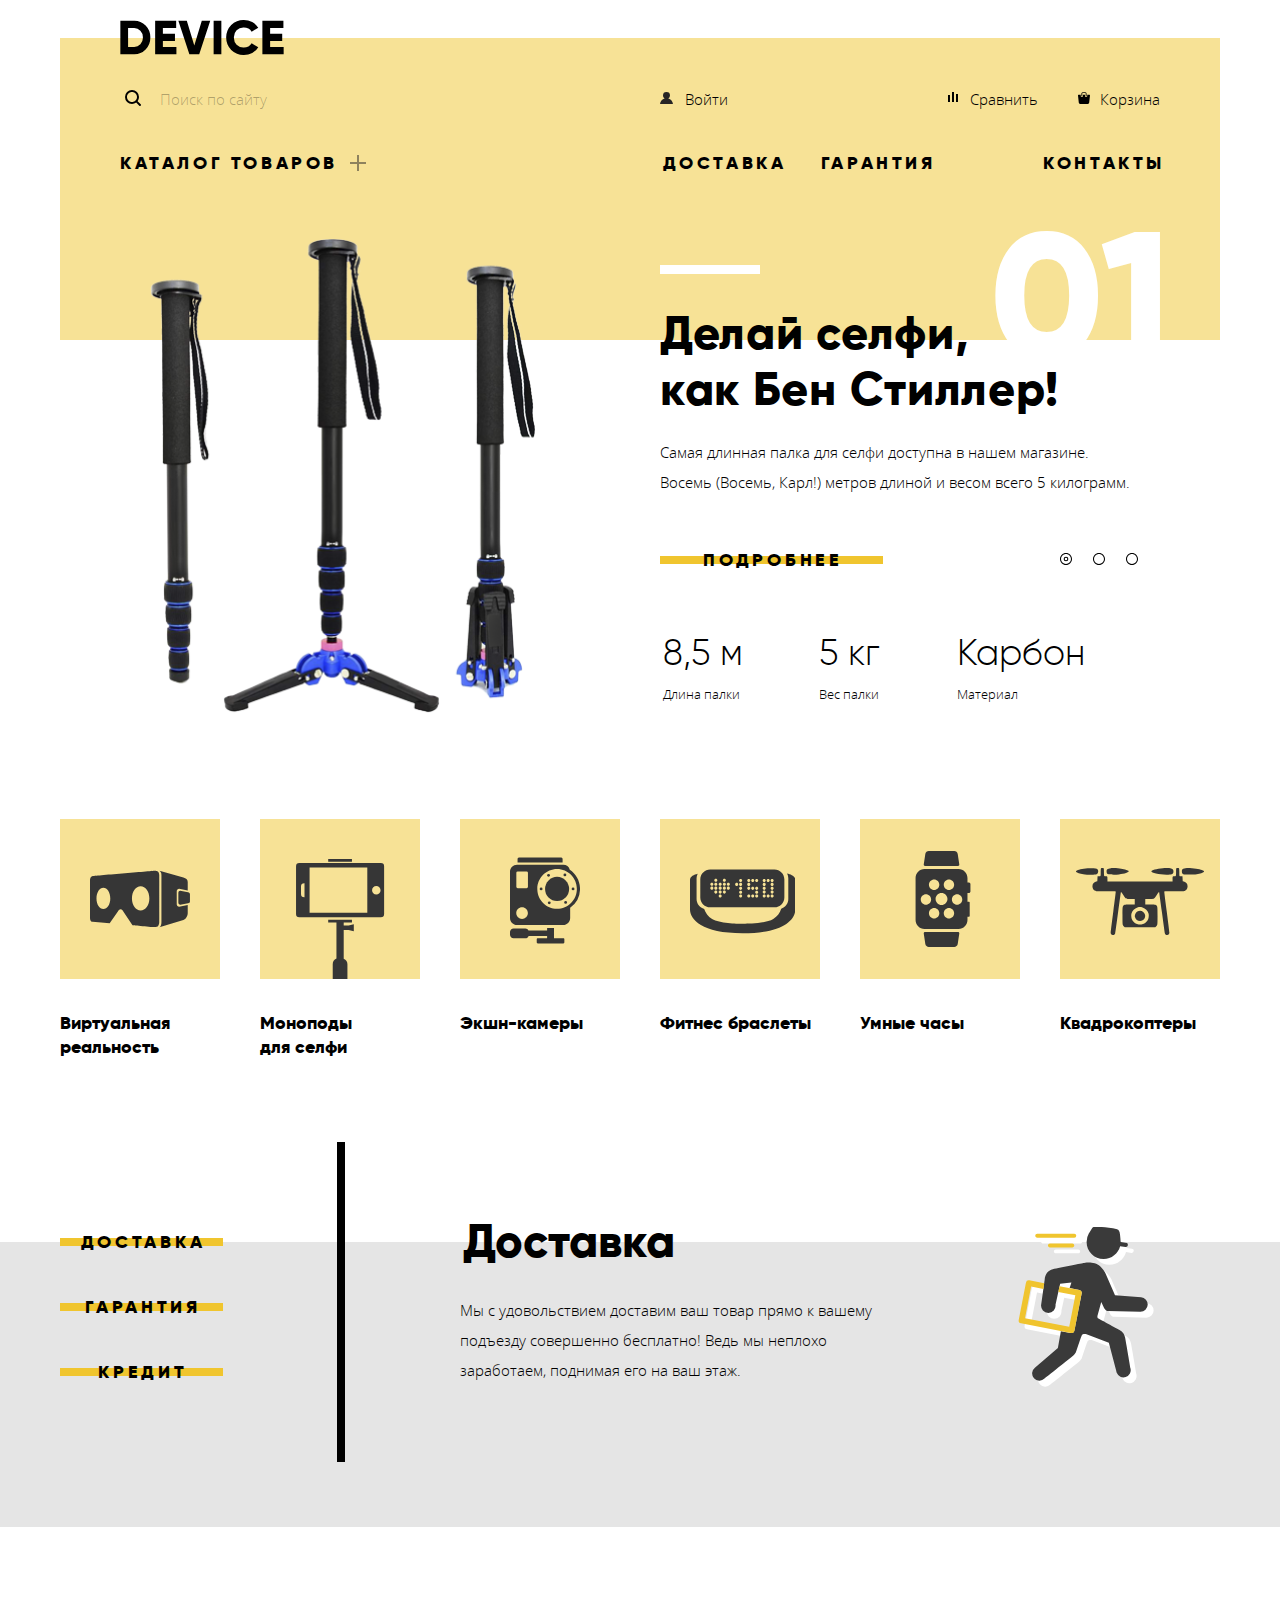
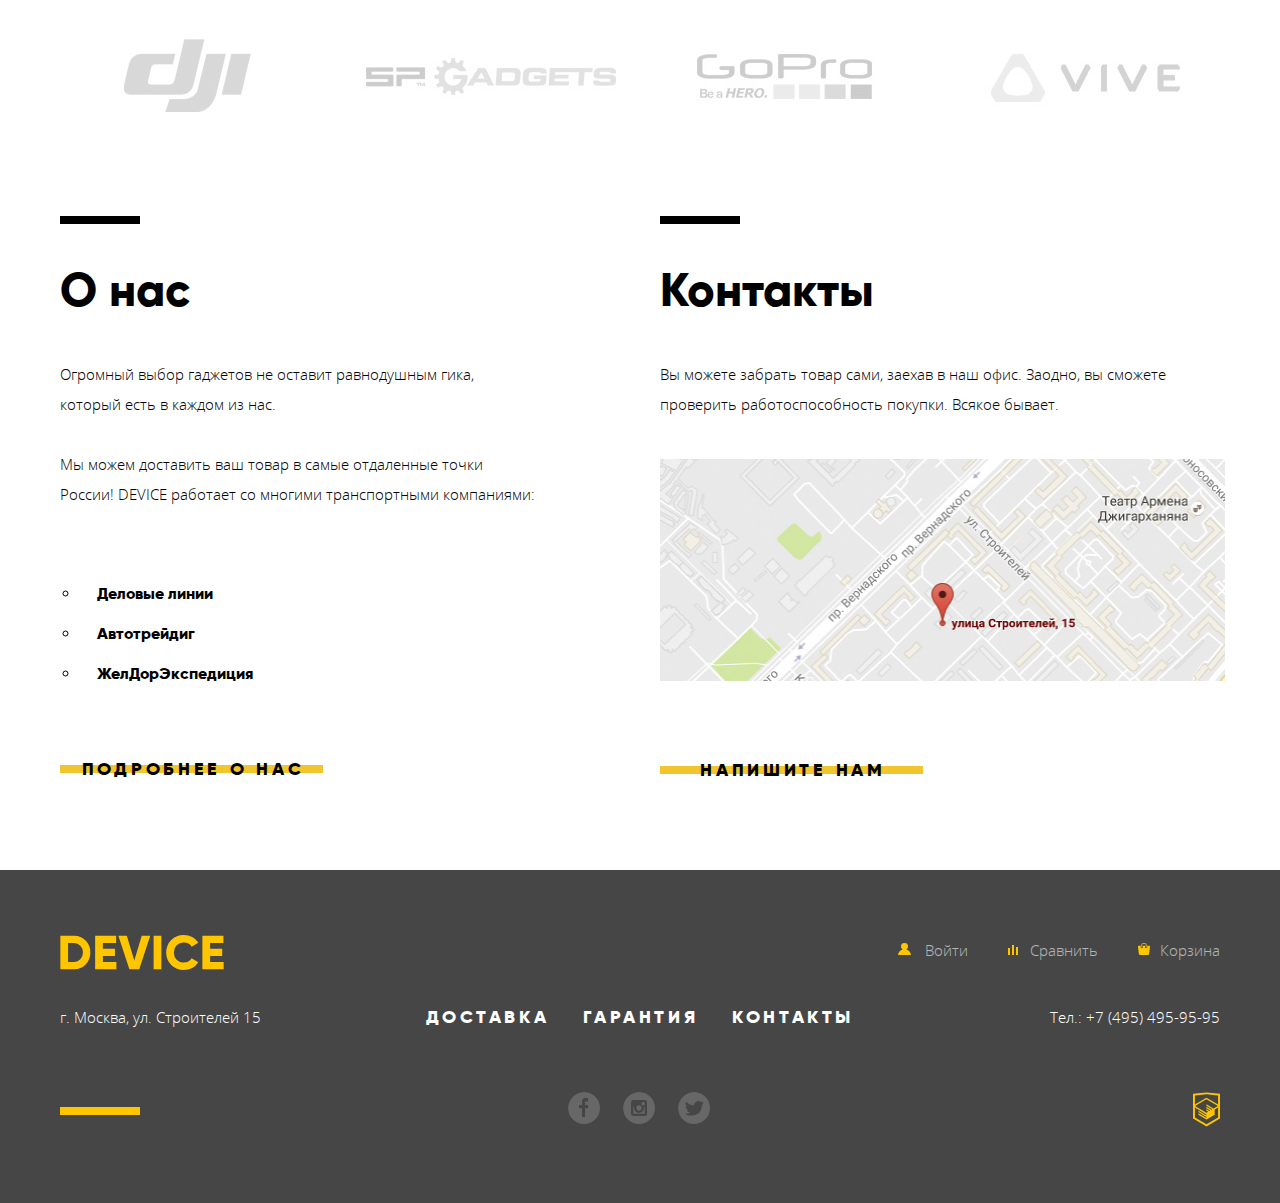
==== commit b0a697fb: "29.06" ====
--- a/index.html
+++ b/index.html
@@ -4,7 +4,7 @@
     <meta charset="utf-8">
     <title>Dmitry Stepanov: Девайс</title>
     <link href="css/normalize.css" rel="stylesheet">
-    <link href="css/style.css" rel="stylesheet" type="text/css">
+    <link href="css/style.min.css" rel="stylesheet" type="text/css">
   </head>
   <body>
 
@@ -111,7 +111,7 @@
               </div>
               <div class="container main-slide-right-column">
                 <h2>Худеем<br> правильно!</h2>
-                <p>Мотивирующие фитнес-браслеты помогут найти в себе силы
+                <p>Мотивирующие фитнес-браслеты помогут найти в себе силы<br>
                    не пропускать занятия и соблюдать диету.
                 </p>
                 <a class="button" href="#">Подробнее</a>
@@ -131,7 +131,7 @@
               </div>
               <div class="container main-slide-right-column">
                 <h2>Порхает как бабочка, жалит как пчела!</h2>
-                <p>Этот обычный, на первый взгляд, квадрокоптер оснащен
+                <p>Этот обычный, на первый взгляд, квадрокоптер оснащен<br>
                    мощным лазером, замаскированным под стандартную камеру.
                 </p>
                 <a class="button" href="#">Подробнее</a>
@@ -344,14 +344,14 @@
 
     <section class="modal modal-map">
       <h2 class="visually-hidden">Как доехать</h2>
-        <iframe src="https://yandex.ru/map-widget/v1/-/CCSSbNlL" width="860" height="560"  ></iframe>
+        <iframe src="https://yandex.ru/map-widget/v1/-/CCSSbNlL" width="960" height="560"  ></iframe>
         <img src="img/map-big.jpg" width="960" height="560" alt="г. Москва, ул. Строителей 15">
       <p>
         <button class="modal-close">Закрыть</button>
       </p>
     </section>
 
-    <script src="js/min.script.js"></script>
+    <script src="js/script.min.js"></script>
 
   </body>
 </html>
--- a/css/style.min.css
+++ b/css/style.min.css
@@ -0,0 +1 @@
+@keyframes modal-bounce{0%{transform:translateY(-2000px)}70%{transform:translateY(30px)}90%{transform:translateY(-10px)}to{transform:translateY(0)}}@keyframes modal-shake{0%,to{transform:translateX(0)}10%,50%,70%,90%{transform:translateX(10px)}20%,30%,60%,80%{transform:translateX(-10px)}}@font-face{font-family:"Gilroy";src:url(" ../fonts/gilroylight.woff2"),url(" ../fonts/gilroylight.woff");font-style:normal;font-weight:300}@font-face{font-family:"Gilroy";src:url(../fonts/gilroyextrabold.woff2),url(../fonts/gilroyextrabold.woff);font-style:normal;font-weight:700}@font-face{font-family:"Opensans";src:url(../fonts/opensans.woff2),url(../fonts/opensans.woff);font-style:normal;font-weight:400}@font-face{font-family:"Opensans";src:url(../fonts/opensanslight.woff2),url(../fonts/opensanslight.woff);font-style:normal;font-weight:lighter}body{margin:0;padding:0;font-family:"Opensans",Arial,sans-serif;font-size:15px;line-height:30px}a{color:#000;text-decoration:none}.about-us{position:relative;padding-right:90px;width:565px}.about-us::before{content:"";position:absolute;left:0;top:-11px;width:80px;height:8px;background-color:#000}.about-us h2{font-family:"Gilroy",Arial,sans-serif;font-size:47px;line-height:48px;font-weight:700;margin-bottom:45px}.about-us p{margin-bottom:30px}.about-us p:last-of-type{margin-bottom:65px}.about-us .button{width:260px}.about-us .transport-company-list li:last-child{margin-bottom:55px}.breadcrumbs{display:flex;margin:0 0 42px 60px;padding:0;list-style:none}.breadcrumbs li{position:relative;opacity:.6;margin-right:33px}.breadcrumbs li:hover{opacity:1}.breadcrumbs li:active{opacity:.3}.breadcrumbs li::after{content:"";position:absolute;top:13px;right:-20px;width:8px;height:8px;background-image:url(../img/svg/nav-arrow.svg);background-repeat:no-repeat}.breadcrumbs li:last-child::after{display:none}.button{display:inline-block;font-family:"Gilroy",Arial,sans-serif;font-size:18px;line-height:24px;font-weight:700;text-transform:uppercase;text-align:center;vertical-align:middle;letter-spacing:3.7px;padding-top:8px;padding-bottom:8px;padding-left:3px;background-color:transparent;background-image:linear-gradient(to bottom,transparent 40%,#f0c52e 40%,#f0c52e 60%,transparent 60%)}.button:hover{background-image:linear-gradient(to bottom,#f0c52e 0%,#f0c52e 100%)}.button:active{background-color:#f0c52e;color:rgba(0,0,0,.3)}.catalog-underlay{background-image:linear-gradient(to bottom,rgba(0,0,0,.08) 71px,transparent 71px),linear-gradient(to right,#ededed 50%,transparent 50%);min-width:1200px;flex-grow:1}.catalog-wrapper-column-right{background-color:#fff}.contacts,.container-centrifier{position:relative;box-sizing:border-box}.container-centrifier{margin:0 auto;padding:0 20px;width:1200px}.contacts{width:595px;padding-left:35px}.contacts::before{content:"";position:absolute;left:35px;top:-11px;width:80px;height:8px;background-color:#000}.contacts h2{font-family:'Gilroy',Arial,sans-serif;font-size:47px;line-height:48px;font-weight:700;margin-bottom:45px}.contacts p{margin-bottom:40px}.contacts .contacts-button-map{display:block;margin-bottom:60px}.contacts .button{width:260px}.filter{width:330px}.filter h2{margin:0 0 82px;padding:23px 116px 0 0;height:47px;display:block;font-family:"Gilroy",Arial,sans-serif;font-size:16px;line-height:24px;font-weight:700;text-transform:uppercase;letter-spacing:4px;text-align:center;vertical-align:middle}.filter .button{width:200px;border:0}.filter .button:focus,.modal-login-form button:focus{outline:0}.filters{padding-left:60px;padding-right:70px}.filters .bluetooth{margin-bottom:17px}.filter-group{position:relative;border:0;margin:0 0 38px;padding:0}.filter-group::before{content:"";position:absolute;top:-13px;left:0;width:200px;height:2px;background-color:#000}.filter-group legend{font-family:"Gilroy",Arial,sans-serif;font-size:16px;line-height:24px;font-weight:700;letter-spacing:1.5px;margin:0 0 23px;padding:0}.filter-group ul{margin:0;padding:0;list-style:none}.filter-color{margin-bottom:33px}.filter-color legend{margin-bottom:21px}.filter-option{position:relative;padding-left:40px;margin-bottom:10px}.filter-option:last-child{margin-bottom:17px}.filter-option-checkbox+label::before,.filter-option-radio+label::before{content:"";position:absolute;top:3px;left:0;width:25px;height:25px}.filter-option-checkbox+label::before{background-image:url(../img/svg/checkbox-off.svg);background-repeat:no-repeat}.filter-option-checkbox:hover+label::before{opacity:.6}.filter-option-checkbox:active+label::before{background-image:url(../img/svg/checkbox-on.svg);background-repeat:no-repeat}.filter-option-checkbox:checked+label::before{background-image:url(../img/svg/checkbox-on.svg);background-repeat:no-repeat}.filter-option-checkbox:checked:hover+label::before{opacity:.6}.filter-option-checkbox:checked:active+label::before{background-image:url(../img/svg/checkbox-off.svg);background-repeat:no-repeat}.filter-option-radio+label::before{background-image:url(../img/svg/radio-off.svg);background-repeat:no-repeat}.filter-option-radio:hover+label::before,.footer-bottom img:hover,.footer-middle li:hover a,.nav-index-option:hover>a{opacity:.6}.filter-option-radio:active+label::before{background-image:url(../img/svg/radio-on.svg);background-repeat:no-repeat}.filter-option-radio:checked+label::before{background-image:url(../img/svg/radio-on.svg);background-repeat:no-repeat}.filter-option-radio:checked:hover+label::before{opacity:.6}.filter-option-radio:checked:active+label::before{background-image:url(../img/svg/radio-off.svg);background-repeat:no-repeat}.filter-price{margin-bottom:44px}.footer{margin-top:40px;padding:65px 0 67px;min-width:1200px;background-color:#464646}.footer-catalog{margin-top:0;padding-top:63px}.footer-middle,.footer-top{display:flex;justify-content:space-between;margin-bottom:32px}.footer-catalog .footer-top{margin-bottom:23px}.footer-middle{margin-bottom:60px}.footer-middle p{color:#fff;margin:0;padding:0}.footer-middle a{color:#fff;font-family:"Gilroy",Arial,sans-serif;font-size:18px;line-height:24px;font-weight:700;text-transform:uppercase;letter-spacing:3.5px}.footer-bottom img:active,.footer-middle li:active a{opacity:.3}.footer-middle ul{list-style:none;width:440px;padding:0 0 0 25px;margin:0;display:flex;flex-wrap:wrap}.footer-middle .nav-index-option{margin-right:34px}.footer-middle .nav-index-option:nth-child(3){margin-right:0}.footer-middle .footer-contacts-tel{margin-left:45px}.footer-bottom{position:relative;display:flex;justify-content:space-between;width:1160px}.footer-bottom:before{content:"";position:absolute;top:15px;left:0;width:80px;height:8px;background-color:#ffc600}.footer-bottom .footer-academy-link{margin-left:50px}.header-index,.header-inner-page{box-sizing:border-box;margin-top:20px;padding:0 60px}.header-index{height:320px;background-image:linear-gradient(to bottom,#fff 5.5%,#f7e296 5.5%)}.header-index .container,.header-inner-page .container{display:flex}.header-inner-page{min-height:202px;margin-bottom:35px;background-image:linear-gradient(to bottom,#fff 9%,#f7e296 9%)}.index-search{position:relative;width:440px;margin-right:auto;display:flex}.header-index .user-interface-header{width:500px}.index-search::before{content:"";position:absolute;top:16px;left:5px;width:20px;height:20px;background-image:url(../img/svg/search.svg);background-repeat:no-repeat}.index-search .index-search-input{width:440px;height:50px;padding-left:40px;background-color:#f7e296;border:0;box-sizing:border-box}.index-search .index-search-input:focus{color:#000;outline:0;border-bottom:2px solid #000}.index-search-input:-ms-input-placeholder,.index-search-input::-ms-input-placeholder{color:rgba(0,0,0,.3)}.index-search-input::placeholder{color:rgba(0,0,0,.3)}.index-search-input:hover:-ms-input-placeholder,.index-search-input:hover::-ms-input-placeholder{color:rgba(0,0,0,.6)}.index-search-input:hover::placeholder{color:rgba(0,0,0,.6)}.search-submit{display:block;position:absolute;top:-4px;right:0;width:85px;padding-top:13px;padding-bottom:13px;background-image:none;background-color:#f7e296;border:2px solid #000;opacity:0}.index-search-input:focus+.search-submit,.index-search-input:valid+.search-submit,.search-submir:active,.search-submit:focus{opacity:1}.search-submit:active,.search-submit:focus,.search-submit:hover{outline:0;background-image:none;background-color:#000;color:#fff}.search-submit:active{color:rgba(255,255,255,.3)}.inner-page{display:flex;flex-direction:column;min-height:100vh}.inner-page-main-header{font-family:"Gilroy",Arial,sans-serif;font-size:47px;line-height:56px;font-weight:700;margin:0 0 16px 60px;padding:0;letter-spacing:.7px}.logo{margin-bottom:10px}.logo:hover{fill:#666;opacity:.6}.logo:active{fill:#b2b2b2;opacity:.3}.logo-catalog{margin-bottom:7px}.logo-footer{fill:#ffc600;margin-bottom:0}.logo-footer:hover{fill:#b5931c;opacity:.6}.logo-footer:active{fill:#7e6d31;opacity:.3}.logotypes-list{display:flex;margin:0 0 100px;padding:0;list-style:none}.logotype{margin-right:40px}.logotype,.logotype img{width:260px;height:100px}.logotype:hover img{visibility:hidden}.logo-1{background-image:url(../img/logo-1-color.jpg)}.logo-2{background-image:url(../img/logo-2-color.jpg)}.logo-3{background-image:url(../img/logo-3-color.jpg)}.logo-4{background-image:url(../img/logo-4-color.jpg)}.main-content{display:flex;flex-direction:column;flex-grow:1}.main-slider{position:relative;bottom:105px;margin-bottom:-25px;z-index:5}.main-slider-list{list-style:none;margin:0;padding:0}.main-slider-toggler{position:absolute;right:65px;bottom:147px}.main-slide{display:none}.main-slider-toggler label{display:inline-block;font-size:0;width:14px;height:14px;margin-right:15px;border:0;background-color:transparent;background-image:url(../img/svg/slider-button-empty-small.svg);background-repeat:no-repeat}#main-slider-control-1:checked~.main-slider-list #main-slide-1,#main-slider-control-2:checked~.main-slider-list #main-slide-2,#main-slider-control-3:checked~.main-slider-list #main-slide-3,#service-slider-control-1:checked~.container-centrifier #service-slide-1,#service-slider-control-2:checked~.container-centrifier #service-slide-2,#service-slider-control-3:checked~.container-centrifier #service-slide-3{display:flex}#main-slider-control-1:checked~.main-slider-toggler label[for=main-slider-control-1],#main-slider-control-2:checked~.main-slider-toggler label[for=main-slider-control-2],#main-slider-control-3:checked~.main-slider-toggler label[for=main-slider-control-3]{background-image:url(../img/svg/slider-button-small.svg)}.main-slide h2{font-family:'Gilroy',Arial,sans-serif;font-size:47px;line-height:56px;font-weight:700;letter-spacing:.7px;margin:70px 0 20px;padding:0;position:relative}.main-slide h2::before{content:"";position:absolute;top:-40px;left:0;width:100px;height:9px;background-color:#fff}.main-slide h2::after{content:"01";position:absolute;top:-35px;right:60px;width:170px;height:130px;color:#fff;font-size:180px;z-index:-2}.main-slide-2 h2::after{content:"02";right:75px}.main-slide-3 h2::after{content:"03";right:85px}.main-slide p{margin:0 0 43px;padding:0}.main-slide img{padding-left:90px;width:385px;height:480px}.main-slide .button{margin-bottom:46px;width:220px}.main-slide-left-column{width:600px}.main-slide-right-column{width:560px}.main-slide-feature td{font-family:"Gilroy",Arial,sans-serif;font-size:36px;line-height:48px;font-weight:300;min-width:145px;margin-bottom:15px;box-sizing:border-box}.main-slide-feature td:nth-child(2),.main-slide-feature-description td:nth-child(2){padding-left:10px}.main-slide-feature-description{font-size:13px;line-height:20px}.main-slide-feature-description td{padding-top:4px;font:inherit}.modal{position:fixed;top:50%;left:50%;margin-left:-480px;margin-top:-278px;width:960px;height:555px;display:none;box-shadow:0 10px 20px 0 rgba(4,6,6,.2)}.modal-show{display:block;z-index:10;animation:modal-bounce .5s}.modal-error{animation:modal-shake .5s}.modal-login{padding:85px 100px;box-sizing:border-box;background-color:#fff}.modal-login label{display:block}.modal-login-form{display:flex;flex-wrap:wrap;justify-content:space-between}.modal-login-form input{background-color:#f2f2f2;box-sizing:border-box}.modal-login-form input[type=email],.modal-login-form input[type=text]{width:360px;padding:16px 0 16px 22px;border:0}.modal-login-form input[type=text]{margin-right:40px}.modal-login-form textarea{width:760px;height:155px;padding-top:16px;padding-left:22px;background-color:#f2f2f2;border:0}.modal-login-form input[type=email]:hover,.modal-login-form input[type=text]:hover,.modal-login-form textarea:hover{background-color:#eaeaea}.modal-login-form input[type=email]:focus,.modal-login-form input[type=text]:focus,.modal-login-form textarea:focus{background-color:none;outline:3px solid #f7e296}.modal-login-form input[type=email]:invalid,.modal-login-form input[type=text]:invalid,.modal-login-form textarea:invalid{background-color:#f6dada;outline:0}.modal-login-form label{font-family:"Gilroy",Arial,sans-serif;font-size:18px;line-height:24px;font-weight:700;margin-bottom:10px}.modal-login-form button{border:0;width:200px}.modal-login-message{margin-top:35px;margin-bottom:45px}.modal-map iframe{z-index:10;width:960px;height:560px;overflow:hidden;border:0}.modal-map img{z-index:-1;position:absolute;top:0;left:0}.modal-close{position:absolute;right:25px;top:25px;width:55px;height:55px;border:0;background-color:transparent;background-image:url("data:image/svg+xml,%3Csvg xmlns='http://www.w3.org/2000/svg' width='55' height='55' viewBox='0 0 55 55'%3E%3Cpath fill='%23F0C52E' d='M27.5 0C12.312 0 0 12.312 0 27.5S12.312 55 27.5 55 55 42.688 55 27.5 42.688 0 27.5 0zm11.476 37.072l-1.486 1.426-9.99-9.574-9.987 9.574-1.488-1.426 9.988-9.573-9.987-9.573 1.487-1.425 9.987 9.573 9.988-9.573 1.487 1.425-9.989 9.574 9.99 9.572z'/%3E%3C/svg%3E");opacity:.6;font-size:0}.modal-close:hover{opacity:1}.modal-close:active,.nav-index-option:active>a{opacity:.3}.modal-close:focus,.product:hover .product-to-bin:focus{outline:0}.nav-index ul{display:flex;justify-content:space-between;padding:0;margin:0;list-style:none}.nav-index a{font-family:"Gilroy",Arial,sans-serif;font-size:18px;line-height:24px;font-weight:700;text-transform:uppercase}.nav-index-catalog{position:relative;width:540px;padding-bottom:40px}.nav-index-catalog::after{content:"";position:absolute;top:7px;left:230px;width:17px;height:17px;background-image:url(../img/svg/plus.svg);background-repeat:no-repeat;opacity:.5}.nav-index-catalog div{position:absolute;top:55px;width:1160px;margin-left:-60px;padding-left:60px;box-sizing:border-box;display:none}.nav-index-catalog:hover div{display:flex;justify-content:flex-start;z-index:20;background-color:#f7e296}.nav-index-catalog ul{margin-right:20px;display:flex;flex-direction:column;justify-content:flex-start}.nav-index-catalog ul:last-child{margin-right:0}.nav-index-option a{letter-spacing:3.6px}.nav-undex-inner-page-option a{letter-spacing:3px}.nav-index-contacts{margin-left:105px;margin-right:-5px}.nav-index-contacts-footer{margin-right:0}.nav-index-inner-page .nav-index-contacts{margin-left:110px}.nav-index-warranty{margin-left:32px}.nav-index-catalog-item{margin-bottom:15px;width:200px}.nav-index-catalog-item a{font-family:"Opensans",Arial,sans-serif;font-size:15px;line-height:30px;text-transform:none;font-weight:lighter;letter-spacing:normal}.nav-index-catalog-item:hover>a{opacity:.6}.nav-index-catalog-item:active>a{opacity:.3}.pagination{display:flex;justify-content:space-between;align-items:center;width:760px;height:70px;margin:0 0 78px 70px;padding:0;list-style:none;background-color:#ebebeb}.pagination li{text-align:center}.pagination a{font-family:"Gilroy",Arial,sans-serif;font-size:16px;line-height:24px;font-weight:700;text-transform:uppercase;letter-spacing:3.5px;opacity:.3}.pagination a:hover{opacity:.6}.pagination a:active,.pagination-control a{opacity:1}.pagination-control{width:126px;height:65px;box-sizing:border-box;padding-top:18px}.pagination-control:active,.pagination-control:hover{background-color:#d9d9d9}.pagination-control:active a,.product-to-comparison a,.sorting li:hover a{opacity:.6}.pagination-control-backwards{margin-right:180px}.pagination-control-forward{margin-left:175px}.popular{display:flex;flex-wrap:wrap;margin-bottom:140px;padding:0;list-style:none}.popular-item{width:160px;min-height:240px;margin-right:40px}.popular-item:nth-child(6){margin-right:0}.popular-image{width:160px;height:160px;box-sizing:border-box;margin-bottom:5px;background-color:#f7e296}.popular-image-1{padding:50px 30px}.popular-image-2{padding:40px 35px 0}.popular-image-3{padding:38px 40px 35px 50px}.popular-image-4{padding:30px 25px 25px 30px}.popular-image-5{padding:32px 49px 32px 55px}.popular-image-6{padding:49px 14px 44px}.popular-item-link:hover .popular-image{background-color:#f0c52e}.popular-item-link:active .popular-image{opacity:.3;background-color:#f0c52e}.popular-item-link:active .popular-name,.product:hover .product-photo{opacity:.3}.popular-name{font-family:"Gilroy",Arial,sans-serif;font-size:18px;line-height:24px;font-weight:700}.products{margin-left:70px;width:760px}.product,.products-list{display:flex;flex-wrap:wrap;justify-content:space-between}.products-list{margin:0;padding:0;list-style:none}.product{position:relative;width:360px;min-height:465px;margin-bottom:30px;margin-right:40px}.product:hover .product-actions{display:block}.product:first-child{margin-bottom:40px}.product:nth-child(2n){margin-right:0}.product:nth-child(4) .product-photo{margin-bottom:25px}.product-photo{margin-bottom:16px}.product-name,.product-price{font-family:"Gilroy",Arial,sans-serif;line-height:24px;margin:0;padding:0}.product-name{width:260px;min-height:40px;font-size:18px;font-weight:700;letter-spacing:.3px;order:1}.product-price{font-size:16px;font-weight:400;letter-spacing:.1px;order:2}.product-new{position:relative}.product-new::after{content:"NEW";font-size:14px;line-height:24px;color:#bebebe;text-align:center;padding-top:18px;padding-bottom:18px;position:absolute;top:28px;right:28px;width:60px;border:2px solid #bebebe;border-radius:50%}.product-actions{display:none;position:absolute;top:170px;left:60px;width:200px;margin:0 auto 0 20px;z-index:10}.product-to-bin{display:block;border:0;width:200px}.product-to-comparison{text-align:center}.product-to-comparison:hover a,.social-list li:hover,.sorting li:active a{opacity:1}.product-to-comparison:active a,.social-list li:active,.sorting a{opacity:.3}.range-controls{position:relative;padding-top:10px;margin-bottom:7px}.range-controls .scale{background-color:#dbdbdb;height:2px}.range-controls .bar{background-color:#91c92f;height:2px;width:60%}.range-controls .toggle{position:absolute;top:1px;left:0;width:4px;height:4px;border:8px solid #fff;border-radius:50%;box-shadow:0 2px 1px 0 #e0e0e0;background-color:#dbdbdb;cursor:pointer}.range-controls .toggle-min{left:-4px}.range-controls .toggle-max{left:108px}.price-controls{font-size:0}.price-controls label{display:inline-block;vertical-align:middle;width:30%;font-size:12px;color:#bfbfbf;margin-right:32px}.price-controls input{width:39px;padding:0;margin-left:3px;background-color:#efefef;border:0;color:#bfbfbf}.service-slider{margin-bottom:100px;min-height:310px;min-width:1200px;background-image:linear-gradient(to bottom,#fff 8%,#e5e5e5 8%)}.service-slider .container-centrifier{display:flex}.service-slider-toggle{position:relative;padding:5px 0 0;margin:0;width:300px;list-style:none}.service-slider-toggle label:active::after,.service-slider-toggle::after{content:"";position:absolute;top:-75px;right:15px;width:8px;height:320px;background-color:#000}.service-slider-toggle li{position:relative;margin-bottom:25px}.service-slider-toggle label:active::after{top:0;right:20px;width:130px;height:40px}.service-slider-toggle .button{width:160px}.service-slide{width:740px;padding-left:100px;display:none}.service-slide img{margin-right:40px;margin-top:10px;width:150px;height:160px}.service-slide p{padding-right:110px}.service-slide h2,.sorting h2{font-family:"Gilroy",Arial,sans-serif;font-size:47px;line-height:48px;font-weight:700;letter-spacing:1.5;margin:0 0 30px;padding:0 0 0 3px}.service-slider-list,.social-list,.sorting ul{margin:0 20px 0 0;padding:0;list-style:none}.service-slider-toggle-option .button:active{color:#f7e184;background-color:#000;background-image:linear-gradient(to bottom,#000 0%,#000 100%)}.social-list{display:flex;flex-wrap:wrap;width:170px;margin:0 405px 0 auto}.social-list li{display:inline-block;vertical-align:middle;width:33px;height:33px;margin-right:22px;margin-bottom:10px;border-radius:50%;font-size:0;opacity:.6}.social-fb,.social-ig,.social-tw{background-image:url("data:image/svg+xml,%3Csvg xmlns='http://www.w3.org/2000/svg' width='32' height='32' viewBox='0 0 32 32'%3E%3Cpath fill='%237e7e7e' d='M16 0C7.164 0 0 7.163 0 16s7.164 16 16 16c8.837 0 16-7.164 16-16S24.837 0 16 0zm4.062 9.455h-3.021v3.444h3.021v3.445h-3.021v8.61H14.02v-8.61H11v-3.445h3.021V9.455c0-1.902 1.353-3.445 3.021-3.445h3.021v3.445z'/%3E%3C/svg%3E%0A");background-repeat:no-repeat}.social-ig,.social-tw{background-image:url("data:image/svg+xml,%3Csvg xmlns='http://www.w3.org/2000/svg' width='32' height='32' viewBox='0 0 32 32'%3E%3Cg fill='%237e7e7e'%3E%3Cpath d='M20.916 16a4.938 4.938 0 1 1-9.877 0c0-.394.051-.773.138-1.14h-.897v6.838h11.396V14.86h-.897c.086.367.137.746.137 1.14z'/%3E%3Cpath d='M15.978 18.659c1.466 0 2.659-1.193 2.659-2.659s-1.193-2.659-2.659-2.659c-1.466 0-2.659 1.193-2.659 2.659s1.192 2.659 2.659 2.659zM18.637 10.302h3.039v3.039h-3.039z'/%3E%3Cpath d='M16 0C7.164 0 0 7.164 0 16c0 8.837 7.164 16 16 16 8.837 0 16-7.163 16-16 0-8.836-7.163-16-16-16zm7.955 21.698a2.285 2.285 0 0 1-2.279 2.279H10.279A2.285 2.285 0 0 1 8 21.698V10.302a2.286 2.286 0 0 1 2.279-2.279h11.396a2.286 2.286 0 0 1 2.279 2.279v11.396z'/%3E%3C/g%3E%3C/svg%3E ")}.social-tw{background-image:url("data:image/svg+xml,%3Csvg xmlns='http://www.w3.org/2000/svg' width='32' height='32' viewBox='0 0 32 32'%3E%3Cpath fill='%237e7e7e' d='M16 0C7.164 0 0 7.164 0 16c0 8.837 7.164 16 16 16 8.837 0 16-7.163 16-16 0-8.836-7.163-16-16-16zm7.944 12.809c-.251 6.516-3.463 10.832-10.992 10.702h-.486c-.447 0-4.543-.443-5.344-1.823 2.479.19 4.247-.406 5.12-1.136-1.048-.289-2.923-.461-3.251-2.848.384.104.618.221 1.299.113-1.307-.824-2.758-1.519-2.679-3.643.311.317 1.164.518 1.46.457-.768-.233-2.149-3.244-.974-4.781 1.984 1.79 4.075 3.482 7.804 3.643.227-2.214 1.24-3.699 3.168-4.325 1.84-.479 3.255.26 3.901 1.138.737-.224 1.453-.466 2.193-.685-.004.833-.569 1.463-.935 1.709.747.165 1.423-.475 1.423-.475-.184.963-1.094 1.725-1.707 1.954z'/%3E%3C/svg%3E%0A")}.sorting{position:relative;display:flex;padding-top:23px;margin-bottom:70px;height:47px;min-width:830px;background-color:#ebebeb}.sorting ul{height:70px;display:flex;margin:-4px 0 0 20px}.sorting li{margin-right:27px}.sorting h2{font-size:16px;line-height:24px;text-transform:uppercase;letter-spacing:3.5px;margin:0 30px 0 71px;padding:0}.sorting-button{position:absolute;top:30px;right:0;padding:0;width:15px;height:15px;border:0;background-color:transparent;opacity:.3;font-size:0}.sorting-button:hover{opacity:.6}.sorting-button:active,.user-interface-footer .user-interface-option-link:hover{opacity:1}.sorting-button:focus{outline:0}.sorting-button-decrease,.sorting-button-increase{background-image:url(../img/svg/icon-up-dir.svg);background-repeat:no-repeat;right:25px}.sorting-button-decrease{background-image:url(../img/svg/icon-down-dir.svg);right:-5px}.transport-company-list{list-style:circle;margin:0 0 0 20px;padding:0}.transport-company-list li{font-family:"Gilroy",Arial,sans-serif;font-size:16px;line-height:40px;font-weight:700;padding-left:17px}.user-interface{display:flex;justify-content:space-between;padding:0;margin:0 0 34px;list-style:none}.user-interface-header li,.user-interface-inner-page li{padding-top:10px}.user-interface-inner-page .user-interface-enter{margin-right:22px}.user-interface-inner-page .user-interface-cart{margin-left:65px}.user-interface-inner-page .user-interface-compare{margin-left:85px}.user-interface-inner-page .user-interface-compare::before{top:20px;left:-20px}.user-interface-footer{width:320px;margin-bottom:0}.user-interface-footer .user-interface-enter{margin:0}.user-interface-footer .user-interface-enter::before{top:8px;left:-2px;background-image:url("data:image/svg+xml,%3Csvg xmlns='http://www.w3.org/2000/svg' width='13' height='12' viewBox='0 0 13 12'%3E%3Cpath fill='%23ffc600' d='M.032 12h12.937c-.163-2.643-2.074-4.837-4.671-5.543a3.47 3.47 0 0 0 1.687-2.972 3.485 3.485 0 0 0-6.97 0c0 1.264.68 2.361 1.688 2.972C2.106 7.163.194 9.357.032 12z'/%3E%3C/svg%3E%0A");background-repeat:no-repeat}.user-interface-footer .user-interface-cart::before{top:8px;left:-22px;background-image:url("data:image/svg+xml,%3Csvg xmlns='http://www.w3.org/2000/svg' width='12' height='12' viewBox='0 0 12 12'%3E%3Cpath fill='%23ffc600' d='M11.864 3.017a.429.429 0 0 0-.327-.154H9.225V4.09c0 .563-.484 1.022-1.08 1.022-.594 0-1.078-.458-1.078-1.022V2.863H4.909V4.09c0 .563-.485 1.022-1.08 1.022-.595 0-1.078-.458-1.078-1.022V2.863H.438a.43.43 0 0 0-.327.154.472.472 0 0 0-.108.358l.776 7.134c.015.806.642 1.455 1.411 1.455h7.595c.77 0 1.396-.649 1.411-1.455l.776-7.134a.476.476 0  0 0-.108-.358z'/%3E%3Cpath fill='%23ffc600' d='M3.829 4.499c.239 0 .433-.184.433-.409V1.84c0-.632.672-1.022 1.295-1.022h1.079c.655 0 1.078.401 1.078 1.022v2.25c0 .225.194.409.431.409.239 0 .433-.184.433-.409V1.84C8.577.773 7.761 0 6.636 0H5.557c-1.19 0-2.159.826-2.159 1.84v2.25c0 .225.194.409.431.409z'/%3E%3C/svg%3E%0A");background-repeat:no-repeat}.user-interface-footer .user-interface-compare::before{top:10px;left:-22px;background-image:url("data:image/svg+xml,%3Csvg xmlns='http://www.w3.org/2000/svg' width='10' height='10' viewBox='0 0 10 10'%3E%3Cpath fill='%23ffc600' d='M8 2h1.984v8H8zM0 3h1.984v7H0zM4 0h2v10H4z'/%3E%3C/svg%3E%0A");background-repeat:no-repeat}.user-interface-footer .user-interface-option-link{color:#fff;opacity:.6}.user-interface-footer .user-interface-option-link:active{opacity:.3}.user-interface-footer-catalog{width:475px}.user-interface-footer-catalog .user-interface-cart,.user-interface-footer-catalog .user-interface-compare{margin-left:50px}.user-interface-footer-catalog .user-interface-exit{margin-left:10px}.user-interface-option::before{content:"";position:absolute;width:14px;height:14px}.user-interface-option{position:relative}.user-interface-option:hover a,.user-interface-option:hover::before{opacity:.6}.user-interface-option a{color:#000}.user-interface-enter{padding-left:25px;margin-right:180px}.user-interface-enter::before{top:18px;left:0;background-image:url(../img/svg/user.svg);background-repeat:no-repeat}.user-interface-exit,.user-interface-option:active a,.user-interface-option:active::before{opacity:.3}.user-interface-cart::before,.user-interface-compare::before{top:18px;left:-22px;background-image:url(../img/svg/cart.svg);background-repeat:no-repeat}.user-interface-compare::before{background-image:url(../img/svg/compare.svg)}.visually-hidden:not(:focus):not(:active),input[type=checkbox].visually-hidden,input[type=radio].visually-hidden{position:absolute;width:1px;height:1px;margin:-1px;padding:0;overflow:hidden;white-space:nowrap;border:0;clip:rect(0 0 0 0);-webkit-clip-path:inset(100%);clip-path:inset(100%)}.wrapper{display:flex}
